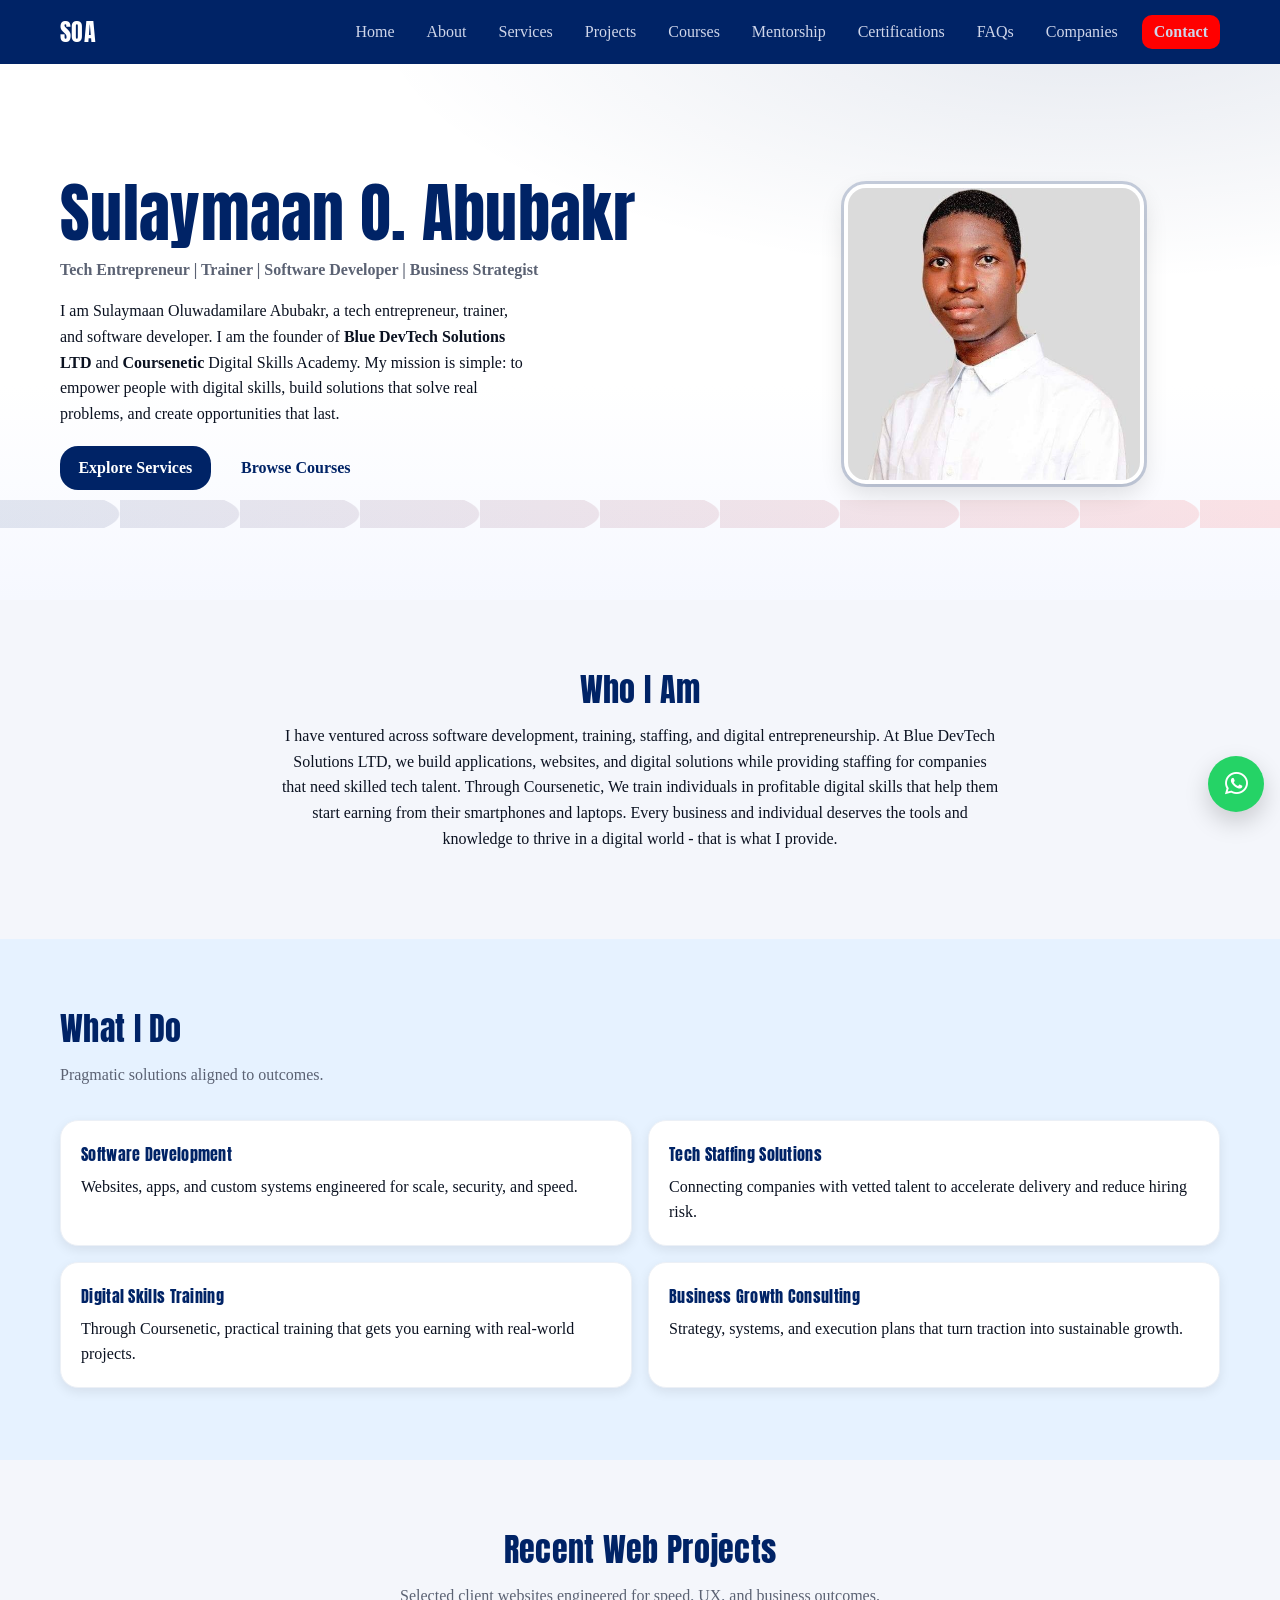
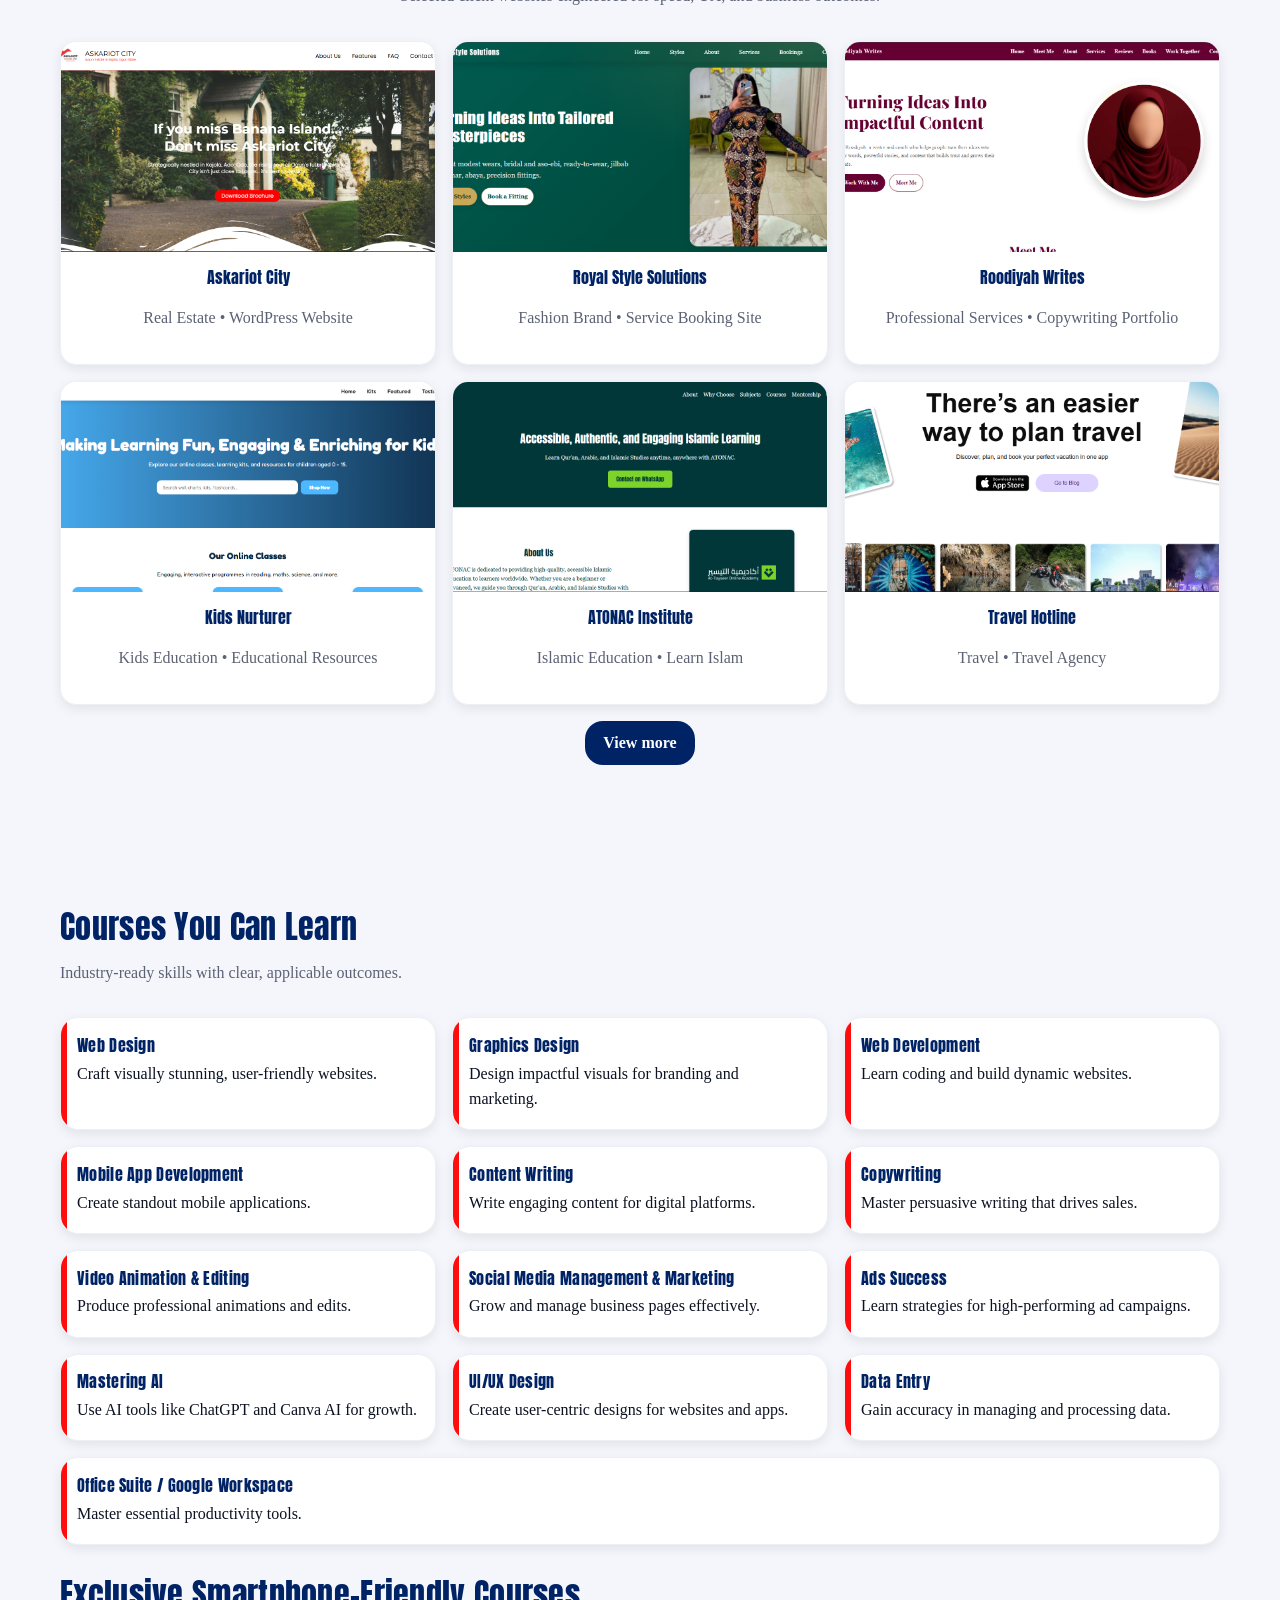
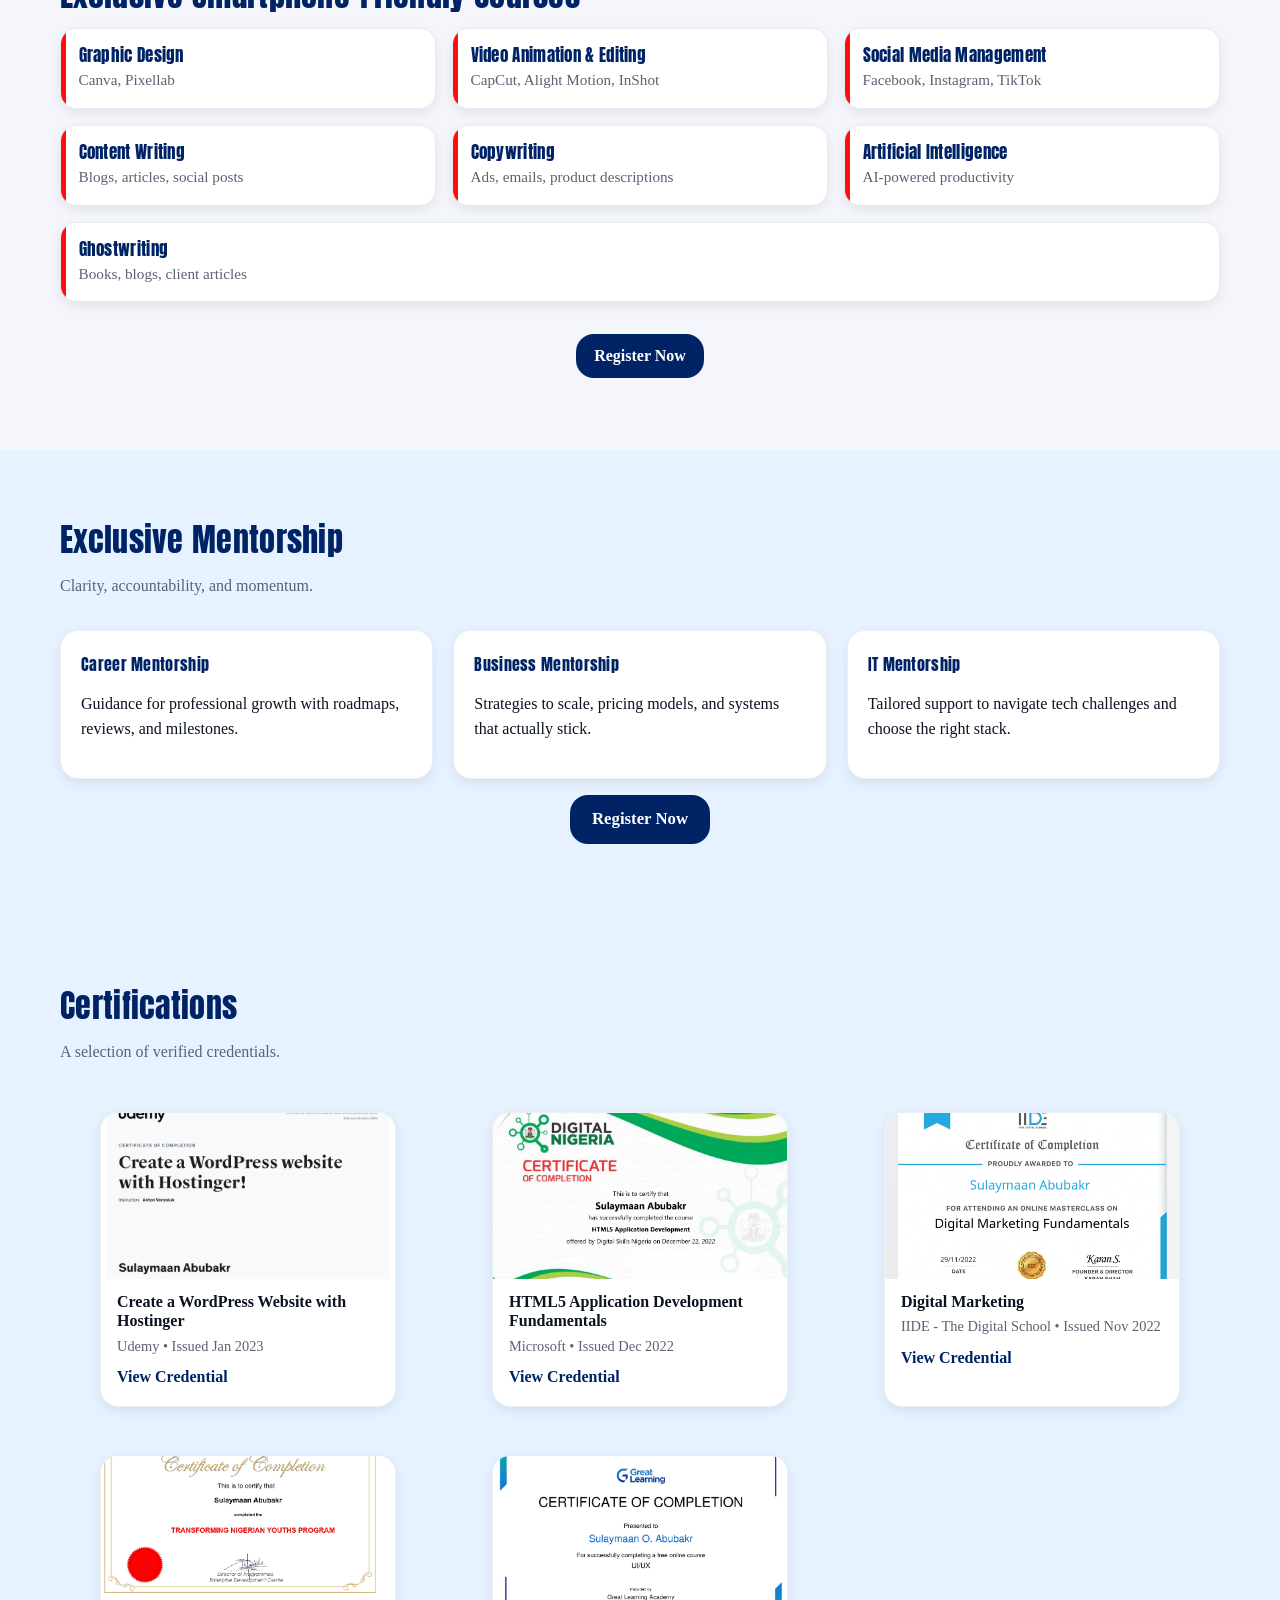
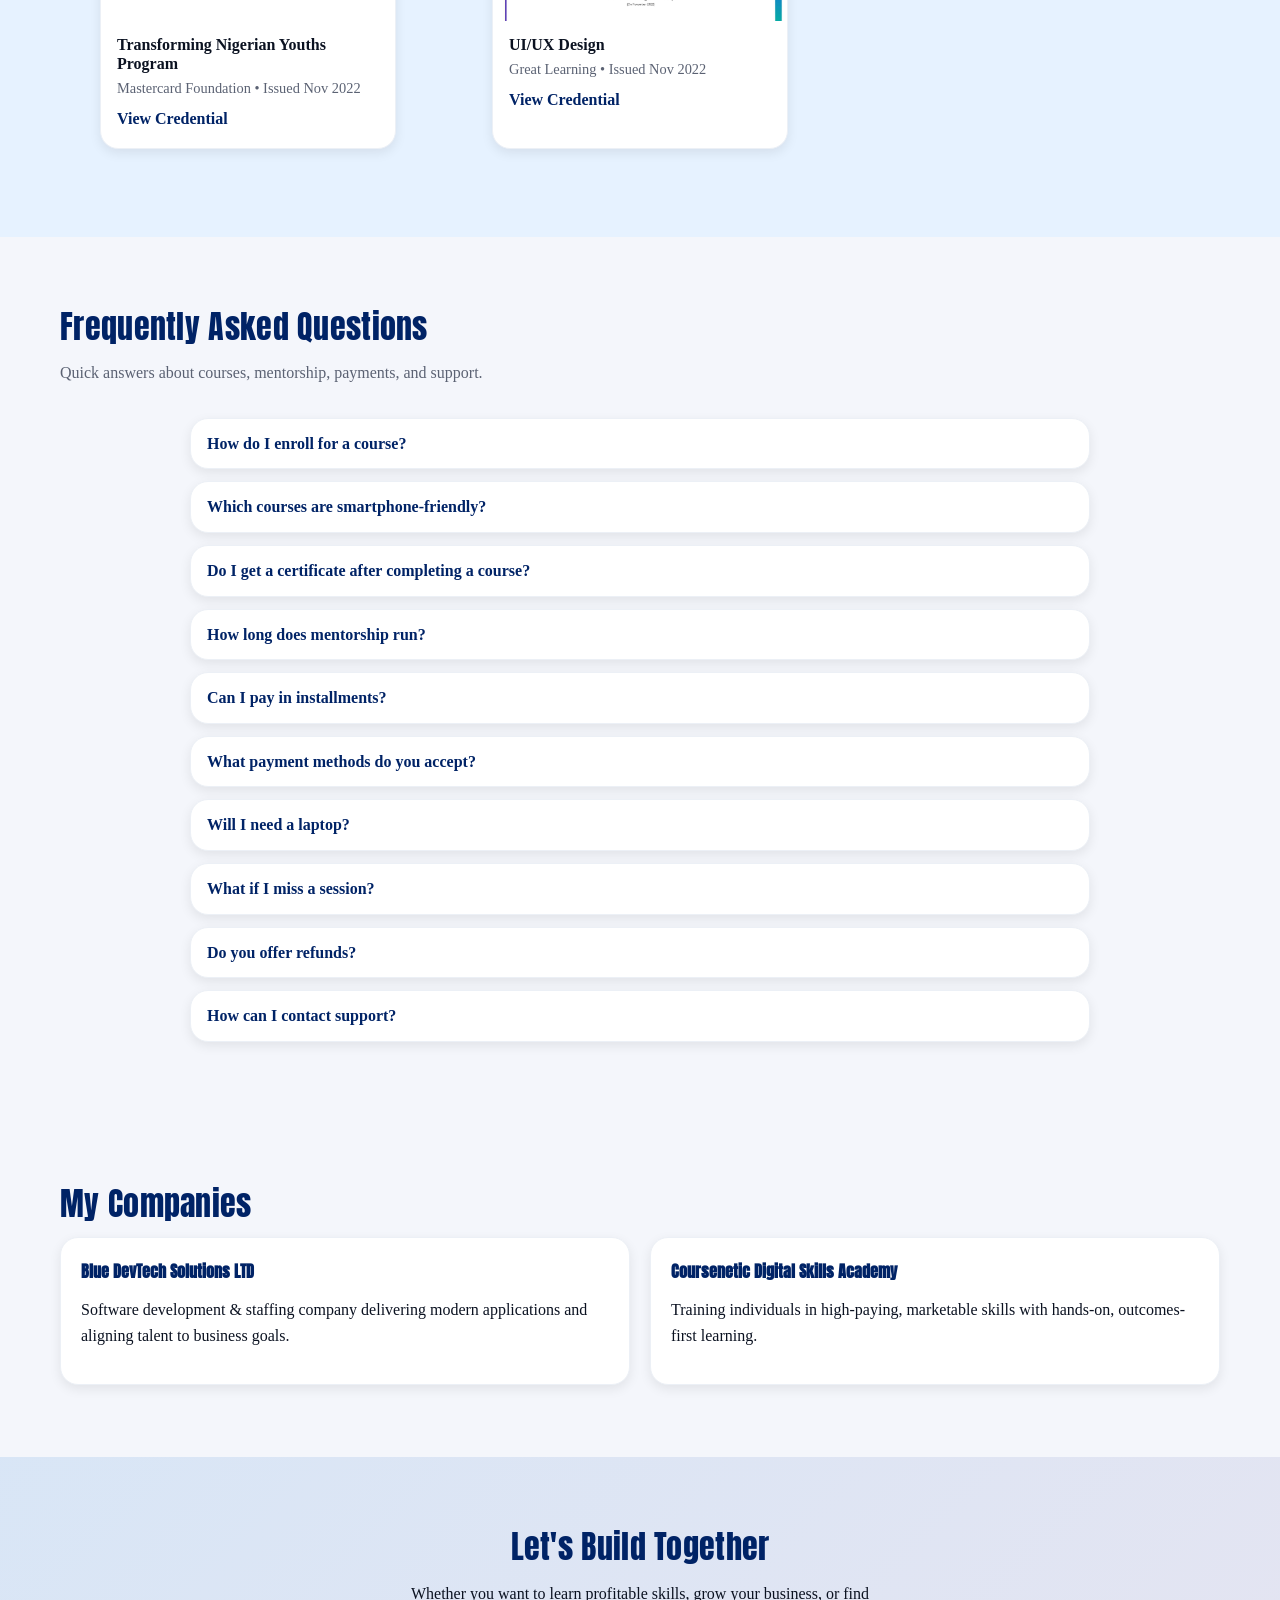
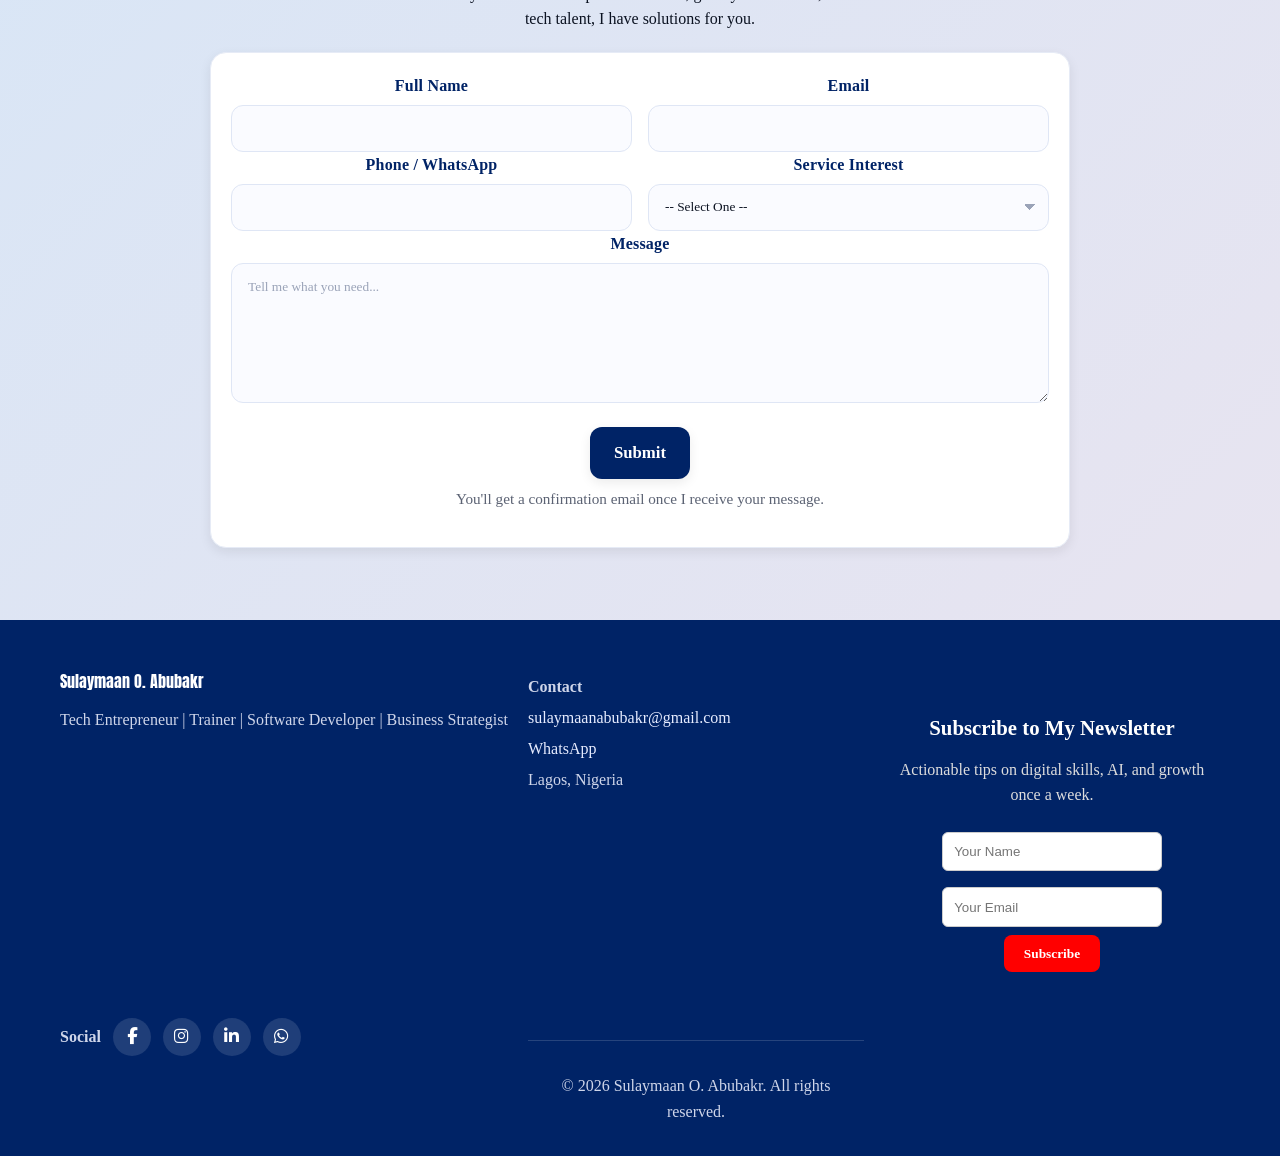
==== index.html @ 3915f2a2 "initial commit" ====
﻿<!DOCTYPE html>
<html lang="en">
<head>
  <meta charset="utf-8" />
  <meta name="viewport" content="width=device-width, initial-scale=1" />

  <!-- Title + Description -->
  <title>Sulaymaan O. Abubakr | Tech Entrepreneur, Trainer & Software Developer</title>
  <meta name="description" content="Sulaymaan O. Abubakr | Tech Entrepreneur, Trainer, and Software Developer. Founder of Blue DevTech Solutions LTD and Coursenetic Digital Skills Academy. Empowering people with digital skills and building solutions that solve real problems.">

  <!-- Icons -->
  <link rel="icon" type="image/png" sizes="32x32" href="/images/favicon-32x32.png">
  <link rel="icon" type="image/png" sizes="16x16" href="/images/favicon-16x16.png">

  <!-- Open Graph -->
  <meta property="og:type" content="website">
  <meta property="og:site_name" content="Sulaymaan O. Abubakr">
  <meta property="og:title" content="Sulaymaan O. Abubakr | Tech Entrepreneur & Trainer">
  <meta property="og:description" content="Founder of Blue DevTech & Coursenetic. Empowering people with digital skills and building solutions that solve real problems.">
  <meta property="og:url" content="https://sulaymaanabubakr.name.ng/">
  <meta property="og:image" content="https://sulaymaanabubakr.name.ng/images/og-cover-1200.jpg">
  <meta property="og:image:width" content="1200">
  <meta property="og:image:height" content="1200">
  <meta property="og:image:alt" content="Sulaymaan O. Abubakr | Tech Entrepreneur & Trainer">

  <!-- Twitter Card -->
  <meta name="twitter:card" content="summary_large_image">
  <meta name="twitter:title" content="Sulaymaan O. Abubakr | Tech Entrepreneur & Trainer">
  <meta name="twitter:description" content="Founder of Blue DevTech & Coursenetic. Empowering people with digital skills and building solutions that solve real problems.">
  <meta name="twitter:image" content="https://sulaymaanabubakr.name.ng/images/og-cover-1200.jpg">

  <!-- Fonts, Icons, CSS -->
  <link rel="preconnect" href="https://fonts.gstatic.com" crossorigin>
  <link href="https://fonts.googleapis.com/css2?family=Anton&display=swap" rel="stylesheet">
  <link rel="stylesheet"
      href="https://cdn.jsdelivr.net/npm/@fortawesome/fontawesome-free@6.5.2/css/all.min.css"
      crossorigin="anonymous" referrerpolicy="no-referrer">
  <link rel="stylesheet" href="style.css">

  <script type="application/ld+json">
{
  "@context":"https://schema.org",
  "@type":"Person",
  "name":"Sulaymaan O. Abubakr",
  "jobTitle":"Tech Entrepreneur, Trainer, Software Developer",
  "url":"https://sulaymaanabubakr.name.ng/",
  "image":"https://sulaymaanabubakr.name.ng/images/og-cover-1200.jpg",
  "sameAs":[
    "https://facebook.com/yourprofile",
    "https://instagram.com/yourprofile",
    "https://linkedin.com/in/yourprofile",
    "https://twitter.com/yourprofile"
  ],
  "worksFor":{
    "@type":"Organization",
    "name":"Blue DevTech Solutions LTD"
  },
  "brand":{
    "@type":"Brand",
    "name":"Coursenetic Digital Skills Academy"
  }
}
</script>
</head>
<body>
  <!-- Header / Navigation -->
  <header class="site-header">
    <div class="container nav-bar">
      <a href="#home" class="brand" aria-label="Sulaymaan O. Abubakr">SOA</a>

      <button class="nav-toggle" aria-label="Toggle navigation" aria-expanded="false">
        <span class="bar"></span><span class="bar"></span><span class="bar"></span>
      </button>

      <nav class="site-nav" role="navigation" aria-label="Primary">
        <ul>
          <li><a href="#home" class="nav-link">Home</a></li>
          <li><a href="#about" class="nav-link">About</a></li>
          <li><a href="#services" class="nav-link">Services</a></li>
          <li><a href="#projects" class="nav-link">Projects</a></li>
          <li><a href="#courses" class="nav-link">Courses</a></li>
          <li><a href="#mentorship" class="nav-link">Mentorship</a></li>
          <li><a href="#certifications" class="nav-link">Certifications</a></li>
          <li><a href="#faqs" class="nav-link">FAQs</a></li>
          <li><a href="#companies" class="nav-link">Companies</a></li>
          <li><a href="#contact" class="btn btn-secondary nav-cta">Contact</a></li>
        </ul>
      </nav>
    </div>
  </header>

  <div class="nav-overlay"></div>

  <!-- Hero -->
  <section id="home" class="section-hero">
    <div class="container hero-grid">
      <!-- Left: copy -->
      <div class="hero-copy reveal">
        <h1 class="display">Sulaymaan O. Abubakr</h1>
        <p class="subtitle">Tech Entrepreneur | Trainer | Software Developer | Business Strategist</p>
        <p class="bio">
          I am Sulaymaan Oluwadamilare Abubakr, a tech entrepreneur, trainer, and software developer. I am the founder of <strong>Blue DevTech Solutions LTD</strong> and <strong>Coursenetic</strong> Digital Skills Academy. My mission is simple: to empower people with digital skills, build solutions that solve real problems, and create opportunities that last.
        <div class="hero-actions">
          <a href="#services" class="btn btn-primary">Explore Services</a>
          <a href="#courses" class="btn btn-outline">Browse Courses</a>
        </div>
      </div>

      <!-- Right: image card -->
      <figure class="hero-photo reveal">
        <!-- Replace src with your actual image path -->
        <img
          src="images/myphoto.jpg.jpg"
          alt="Portrait of Sulaymaan O. Abubakr"
          width="300"
          height="300"
          loading="eager"
          decoding="async"
        />
        <figcaption class="visually-hidden">Sulaymaan O. Abubakr</figcaption>
      </figure>
    </div>

    <div class="hero-wave" aria-hidden="true"></div>
  </section>

  <!-- About -->
  <section id="about" class="section section-alt">
    <div class="container narrow reveal">
      <h2 class="section-title">Who I Am</h2>
      <p>
        I have ventured across software development, training, staffing, and digital entrepreneurship. At Blue DevTech Solutions LTD, we build applications, websites, and digital solutions while providing staffing for companies that need skilled tech talent.
        Through Coursenetic, We train individuals in profitable digital skills that help them start earning from their smartphones and laptops. Every business and individual deserves the tools and knowledge to thrive in a digital world - that is what I provide.
    </div>
  </section>

  <!-- Services -->
  <section id="services" class="section">
    <div class="container reveal">
      <div class="section-head">
        <h2 class="section-title">What I Do</h2>
        <p class="section-sub">Pragmatic solutions aligned to outcomes.</p>
      </div>

      <div class="grid cards-3">
        <article class="card service">
          <h3>Software Development</h3>
          <p>Websites, apps, and custom systems engineered for scale, security, and speed.</p>
        </article>

        <article class="card service">
          <h3>Tech Staffing Solutions</h3>
          <p>Connecting companies with vetted talent to accelerate delivery and reduce hiring risk.</p>
        </article>

        <article class="card service">
          <h3>Digital Skills Training</h3>
          <p>Through Coursenetic, practical training that gets you earning with real-world projects.</p>
        </article>

        <article class="card service">
          <h3>Business Growth Consulting</h3>
          <p>Strategy, systems, and execution plans that turn traction into sustainable growth.</p>
        </article>
      </div>
    </div>
  </section>

  <!-- =========================
     Projects (preview on home)
     ========================= -->
<section id="projects" class="section section-alt">
  <div class="container reveal">
    <div class="section-head">
      <h2 class="section-title">Recent Web Projects</h2>
      <p class="section-sub">Selected client websites engineered for speed, UX, and business outcomes.</p>
    </div>

    <div class="project-grid">
      <!-- Card 1 -->
      <article class="project-card" data-category="Real Estate">
        <a class="project-link" href="https://askariotcity.com/" target="_blank" rel="noopener">
          <div class="project-thumb">
            <img src="images/projects/askariot.png" alt="Real Estate Company" loading="lazy">
          </div>
          <div class="project-body">
            <h3 class="project-title">Askariot City</h3>
            <p class="project-meta">Real Estate &bull; WordPress Website</p>
          </div>
        </a>
      </article>

      <!-- Card 2 -->
      <article class="project-card" data-category="Fashion Brand">
        <a class="project-link" href="https://royalstylesolutions.netlify.app/" target="_blank" rel="noopener">
          <div class="project-thumb">
            <img src="images/projects/royalstyle.png" alt="Fashion Brand" loading="lazy">
          </div>
          <div class="project-body">
            <h3 class="project-title">Royal Style Solutions</h3>
            <p class="project-meta">Fashion Brand &bull; Service Booking Site</p>
          </div>
        </a>
      </article>

      <!-- Card 3 -->
      <article class="project-card" data-category="Professional Services">
        <a class="project-link" href="https://roodiyahwrites.netlify.app/" target="_blank" rel="noopener">
          <div class="project-thumb">
            <img src="images/projects/roodiyah.png" alt="Ghostwriting" loading="lazy">
          </div>
          <div class="project-body">
            <h3 class="project-title">Roodiyah Writes</h3>
            <p class="project-meta">Professional Services &bull; Copywriting Portfolio</p>
          </div>
        </a>
      </article>

      <!-- Card 4 -->
      <article class="project-card" data-category="Kids Education">
        <a class="project-link" href="https://kidsnurturer.netlify.app/" target="_blank" rel="noopener">
          <div class="project-thumb">
            <img src="images/projects/kidsnurturer.png" alt="Kids Education" loading="lazy">
          </div>
          <div class="project-body">
            <h3 class="project-title">Kids Nurturer</h3>
            <p class="project-meta">Kids Education &bull; Educational Resources</p>
          </div>
        </a>
      </article>

      <!-- Card 5 -->
      <article class="project-card" data-category="Islamic Education">
        <a class="project-link" href="https://atonac.netlify.app/" target="_blank" rel="noopener">
          <div class="project-thumb">
            <img src="images/projects/atonac.png" alt="Islamic Education" loading="lazy">
          </div>
          <div class="project-body">
            <h3 class="project-title">ATONAC Institute</h3>
            <p class="project-meta">Islamic Education &bull; Learn Islam</p>
          </div>
        </a>
      </article>

      <!-- Card 6 -->
      <article class="project-card" data-category="Travel">
        <a class="project-link" href="https://travel-hotline.com/" target="_blank" rel="noopener">
          <div class="project-thumb">
            <img src="images/projects/travel.png" alt="Travel Agency" loading="lazy">
          </div>
          <div class="project-body">
            <h3 class="project-title">Travel Hotline</h3>
            <p class="project-meta">Travel &bull; Travel Agency</p>
          </div>
        </a>
      </article>
    </div>

    <div class="cta-inline">
      <a href="projects.html" class="btn btn-primary">View more</a>
    </div>
  </div>
</section>


  <!-- Courses -->
  <section id="courses" class="section section-alt">
  <div class="container reveal">
    <div class="section-head">
      <h2 class="section-title">Courses You Can Learn</h2>
      <p class="section-sub">Industry-ready skills with clear, applicable outcomes.</p>
    </div>

    <!-- Main courses -->
    <div class="course-grid">
      <article class="course-card">
        <h3>Web Design</h3>
        <p>Craft visually stunning, user-friendly websites.</p>
      </article>
      <article class="course-card">
        <h3>Graphics Design</h3>
        <p>Design impactful visuals for branding and marketing.</p>
      </article>
      <article class="course-card">
        <h3>Web Development</h3>
        <p>Learn coding and build dynamic websites.</p>
      </article>
      <article class="course-card">
        <h3>Mobile App Development</h3>
        <p>Create standout mobile applications.</p>
      </article>
      <article class="course-card">
        <h3>Content Writing</h3>
        <p>Write engaging content for digital platforms.</p>
      </article>
      <article class="course-card">
        <h3>Copywriting</h3>
        <p>Master persuasive writing that drives sales.</p>
      </article>
      <article class="course-card">
        <h3>Video Animation & Editing</h3>
        <p>Produce professional animations and edits.</p>
      </article>
      <article class="course-card">
        <h3>Social Media Management & Marketing</h3>
        <p>Grow and manage business pages effectively.</p>
      </article>
      <article class="course-card">
        <h3>Ads Success</h3>
        <p>Learn strategies for high-performing ad campaigns.</p>
      </article>
      <article class="course-card">
        <h3>Mastering AI</h3>
        <p>Use AI tools like ChatGPT and Canva AI for growth.</p>
      </article>
      <article class="course-card">
        <h3>UI/UX Design</h3>
        <p>Create user-centric designs for websites and apps.</p>
      </article>
      <article class="course-card">
        <h3>Data Entry</h3>
        <p>Gain accuracy in managing and processing data.</p>
      </article>
      <article class="course-card">
        <h3>Office Suite / Google Workspace</h3>
        <p>Master essential productivity tools.</p>
      </article>
    </div>

    <h2 class="section-title smartphone-title">Exclusive Smartphone-Friendly Courses</h2>

<div class="mini-course-grid">
  <article class="mini-card">
    <h4>Graphic Design</h4>
    <p>Canva, Pixellab</p>
  </article>

  <article class="mini-card">
    <h4>Video Animation & Editing</h4>
    <p>CapCut, Alight Motion, InShot</p>
  </article>

  <article class="mini-card">
    <h4>Social Media Management</h4>
    <p>Facebook, Instagram, TikTok</p>
  </article>

  <article class="mini-card">
    <h4>Content Writing</h4>
    <p>Blogs, articles, social posts</p>
  </article>

  <article class="mini-card">
    <h4>Copywriting</h4>
    <p>Ads, emails, product descriptions</p>
  </article>

  <article class="mini-card">
    <h4>Artificial Intelligence</h4>
    <p>AI-powered productivity</p>
  </article>

  <article class="mini-card">
    <h4>Ghostwriting</h4>
    <p>Books, blogs, client articles</p>
  </article>
</div>

    <div class="cta-inline">
      <a class="btn btn-primary buy-btn" href="register-course.html">
  Register Now
</a>
    </div>
  </div>
</section>


  <!-- Mentorship -->
  <section id="mentorship" class="section">
    <div class="container reveal">
      <div class="section-head">
        <h2 class="section-title">Exclusive Mentorship</h2>
        <p class="section-sub">Clarity, accountability, and momentum.</p>
      </div>

      <div class="grid cards-3">
        <article class="card">
          <h3>Career Mentorship</h3>
          <p>Guidance for professional growth with roadmaps, reviews, and milestones.</p>
        </article>

        <article class="card">
          <h3>Business Mentorship</h3>
          <p>Strategies to scale, pricing models, and systems that actually stick.</p>
        </article>

        <article class="card">
          <h3>IT Mentorship</h3>
          <p>Tailored support to navigate tech challenges and choose the right stack.</p>
        </article>
      </div>

      <div class="cta-inline" style="margin-top:1rem;">
  <a class="btn btn-primary btn-lg" href="register-mentorship.html">
    Register Now
  </a>
</div>
    </div>
  </section>

  <section id="certifications" class="section">
  <div class="container reveal">
    <div class="section-head">
      <h2 class="section-title">Certifications</h2>
      <p class="section-sub">A selection of verified credentials.</p>
    </div>

    <div class="cert-gallery">
      <!-- 1 -->
      <figure class="cert-item">
        <a href="images/certs/udemy.jpg" target="_blank" rel="noopener">
          <img src="images/certs/udemy.jpg" alt="Udemy: Create a WordPress website with Hostinger certificate">
        </a>
        <figcaption>
          <h3>Create a WordPress Website with Hostinger</h3>
          <p class="meta">Udemy &bull; Issued Jan 2023</p>
          <a class="btn-link" target="_blank" rel="noopener"
             href="https://www.udemy.com/certificate/UC-e9affd81-2a59-4338-84db-ed38a27e25f2/?utm_source=sendgrid.com&utm_medium=email&utm_campaign=email">View Credential</a>
        </figcaption>
      </figure>

      <!-- 2 -->
      <figure class="cert-item">
        <a href="images/certs/html5.jpg" target="_blank" rel="noopener">
          <img src="images/certs/html5.jpg" alt="Microsoft: HTML5 Application Development Fundamentals certificate">
        </a>
        <figcaption>
          <h3>HTML5 Application Development Fundamentals</h3>
          <p class="meta">Microsoft &bull; Issued Dec 2022</p>
          <a class="btn-link" target="_blank" rel="noopener" href="https://drive.google.com/file/d/14PwkNVSyoRvHSWTcdwV-hAOi0_7tMLbF/view?usp=drivesdk">View Credential</a>
        </figcaption>
      </figure>

      <!-- 3 -->
      <figure class="cert-item">
        <a href="images/certs/digital.jpg" target="_blank" rel="noopener">
          <img src="images/certs/digital.jpg" alt="IIDE: Digital Marketing certificate">
        </a>
        <figcaption>
          <h3>Digital Marketing</h3>
          <p class="meta">IIDE - The Digital School &bull; Issued Nov 2022</p>
          <a class="btn-link" target="_blank" rel="noopener" href="https://drive.google.com/file/d/1jI8Nn17YB9ogymteuoWrITyHw0BDye1P/view?usp=drivesdk">View Credential</a>
        </figcaption>
      </figure>

      <!-- 4 -->
      <figure class="cert-item">
        <a href="images/certs/transforming.jpg" target="_blank" rel="noopener">
          <img src="images/certs/transforming.jpg" alt="Mastercard Foundation: Transforming Nigerian Youths Program certificate">
        </a>
        <figcaption>
          <h3>Transforming Nigerian Youths Program</h3>
          <p class="meta">Mastercard Foundation &bull; Issued Nov 2022</p>
          <a class="btn-link" target="_blank" rel="noopener" href="https://drive.google.com/file/d/1WATrAhCPmc2t2hyTQJBC0X1EOGWCUeFv/view?usp=drivesdk">View Credential</a>
        </figcaption>
      </figure>

      <!-- 5 -->
      <figure class="cert-item">
        <a href="images/certs/uiux.jpg" target="_blank" rel="noopener">
          <img src="images/certs/uiux.jpg" alt="Great Learning: UI/UX Design certificate">
        </a>
        <figcaption>
          <h3>UI/UX Design</h3>
          <p class="meta">Great Learning &bull; Issued Nov 2022</p>
          <a class="btn-link" target="_blank" rel="noopener" href="https://olympus.mygreatlearning.com/courses/55928/certificate">View Credential</a>
        </figcaption>
      </figure>
    </div>
  </div>
</section>

<section id="faqs" class="section section-alt">
  <div class="container reveal">
    <div class="section-head">
      <h2 class="section-title">Frequently Asked Questions</h2>
      <p class="section-sub">Quick answers about courses, mentorship, payments, and support.</p>
    </div>

    <div class="faq-list">
      <details>
        <summary>How do I enroll for a course?</summary>
        <p>Go to <strong>Courses</strong>, <strong>Register Now</strong>, pick your device type, select a course, and pay securely via Paystack. You'll get a confirmation and a WhatsApp handoff.</p>
      </details>

      <details>
        <summary>Which courses are smartphone-friendly?</summary>
        <p>Graphic Design (Canva, Pixellab), Video Editing (CapCut, Alight Motion, InShot), Social Media Management, Content Writing, Copywriting, AI Productivity, and Ghostwriting.</p>
      </details>

      <details>
        <summary>Do I get a certificate after completing a course?</summary>
        <p>Yes, students receive a digital certificate and practical project evaluation.</p>
      </details>

      <details>
        <summary>How long does mentorship run?</summary>
        <p>Mentorship is flexible (e.g., 4-12 weeks). Pick a duration on the registration page and we'll tailor it to your goals.</p>
      </details>

      <details>
        <summary>Can I pay in installments?</summary>
        <p>Installments is available for select programs such as web development, app development and UI/UX design. You can choose the option when registering.</p>
      </details>

      <details>
        <summary>What payment methods do you accept?</summary>
        <p>Paystack supports Cards, Bank Transfer, USSD, and more (based on availability).</p>
      </details>

      <details>
        <summary>Will I need a laptop?</summary>
        <p>Many courses are smartphone-friendly. Advanced development and design courses are best on a laptop.</p>
      </details>

      <details>
        <summary>What if I miss a session?</summary>
        <p>We will reschedule where possible. You'll also get guidance and materials to catch up.</p>
      </details>

      <details>
        <summary>Do you offer refunds?</summary>
        <p>Refunds are considered on a case-by-case basis before a program starts. After access is granted, refunds generally aren't available.</p>
      </details>

      <details>
        <summary>How can I contact support?</summary>
        <p>Use the <strong>Let's Build Together</strong> form or message me on <a href="https://wa.me/2349161315810" target="_blank" rel="noopener">WhatsApp</a>.</p>
      </details>
    </div>
  </div>
</section>

  <!-- Companies -->
  <section id="companies" class="section section-alt">
    <div class="container reveal">
      <div class="section-head">
        <h2 class="section-title">My Companies</h2>
      </div>

      <div class="grid two-col">
        <article class="company">
          <h3>Blue DevTech Solutions LTD</h3>
          <p>Software development & staffing company delivering modern applications and aligning talent to business goals.</p>
        </article>

        <article class="company">
          <h3>Coursenetic Digital Skills Academy</h3>
          <p>Training individuals in high-paying, marketable skills with hands-on, outcomes-first learning.</p>
        </article>
      </div>
    </div>
  </section>

  <!-- Call to Action -->
<section id="cta" class="section-cta">
  <div class="container reveal">
    <h2 class="section-title">Let's Build Together</h2>
    <p class="cta-copy">
      Whether you want to learn profitable skills, grow your business, or find tech talent, I have solutions for you.

    <!-- Contact / Build Form -->
    <form name="build-together"
      method="POST"
      data-netlify="true"
      netlify-honeypot="bot-field"
      action="/thanks.html"
      class="enroll-form">

  <!-- Netlify needs these -->
  <input type="hidden" name="form-name" value="build-together">
  <p class="visually-hidden">
    <label>Don't fill this out: <input name="bot-field"></label>

  <!-- your fields stay the same -->
  <div class="grid two-col">
    <div>
      <label class="form-label">Full Name</label>
      <input class="form-input" type="text" name="name" required>
    </div>
    <div>
      <label class="form-label">Email</label>
      <input class="form-input" type="email" name="email" required>
    </div>
  </div>

  <div class="grid two-col">
    <div>
      <label class="form-label">Phone / WhatsApp</label>
      <input class="form-input" type="text" name="phone">
    </div>
    <div>
      <label class="form-label">Service Interest</label>
      <select class="form-input" name="service" required>
        <option value="">-- Select One --</option>
        <option>Courses</option>
        <option>Mentorship</option>
        <option>Software Development</option>
        <option>Staffing Solutions</option>
        <option>Business Consulting</option>
        <option>Other</option>
      </select>
    </div>
  </div>

  <label class="form-label">Message</label>
  <textarea class="form-input" name="message" rows="5" placeholder="Tell me what you need..."></textarea>

  <div class="cta-inline" style="margin-top:1rem;">
    <button type="submit" class="btn btn-lg">Submit</button>
  </div>

  <p class="fine-print">You'll get a confirmation email once I receive your message.</p>
</form>
  </div>
</section>

  <!-- Footer / Contact -->
  <footer id="contact" class="site-footer">
    <div class="container footer-grid">
      <div class="footer-brand">
        <h3 class="footer-title">Sulaymaan O. Abubakr</h3>
        <p>Tech Entrepreneur | Trainer | Software Developer | Business Strategist</p>
      </div>
    
      <ul class="footer-list">
        <li><strong>Contact</strong></li>
        <li><a href="mailto:sulaymaanabubakr@gmail.com">sulaymaanabubakr@gmail.com</a></li>
        <li><a href="https://wa.me/2349161315810" target="_blank" rel="noopener">WhatsApp</a></li>
        <li>Lagos, Nigeria</li>
      </ul>

    <div class="newsletter">
  <h4 class="newsletter-title">Subscribe to My Newsletter</h4>
  <p class="newsletter-sub">Actionable tips on digital skills, AI, and growth once a week.</p>
  
  <form id="newsletterForm" method="POST"
      data-endpoint="https://formspree.io/f/xjkednpq">
  <input type="text"  name="name"  placeholder="Your Name" required>
  <input type="email" name="email" placeholder="Your Email" required>
  <button type="submit" class="btn">Subscribe</button>
</form>
<p id="newsletterMessage" style="display:none; color:limegreen; margin-top:10px;" aria-live="polite">
  Success! Thank you for subscribing! Redirecting...
  </p>
</div>

      <ul class="footer-list social-icons">
  <li><strong>Social</strong></li>
  <li><a href="https://www.facebook.com/SulaymaanOluwadamilareAbubakr/" target="_blank" aria-label="Facebook">
    <i class="fa-brands fa-facebook-f" aria-hidden="true"></i>
  </a></li>
  <li><a href="https://www.instagram.com/sulaymaanoabubakr/" target="_blank" aria-label="Instagram">
    <i class="fa-brands fa-instagram" aria-hidden="true"></i>
  </a></li>
  <li><a href="https://ng.linkedin.com/in/sulaymaanabubakr" target="_blank" aria-label="LinkedIn">
    <i class="fa-brands fa-linkedin-in" aria-hidden="true"></i>
  </a></li>
  <li><a href="https://wa.me/2349161315810" target="_blank" aria-label="WhatsApp">
    <i class="fa-brands fa-whatsapp" aria-hidden="true"></i>
  </a></li>
</ul>


    <div class="footer-bottom">
      <div class="container">
        <p>&copy; <span id="year"></span> Sulaymaan O. Abubakr. All rights reserved.</p>
      </div>
    </div>
  </footer>

  <script src="script.js" defer></script>
  <!-- Floating Actions -->
<a class="fab fab-whatsapp" href="https://wa.me/2349161315810" target="_blank" rel="noopener" aria-label="Chat on WhatsApp">
  <i class="fa-brands fa-whatsapp"></i>
</a>

<button class="fab fab-top" id="backToTop" aria-label="Back to top">
  <i class="fa-solid fa-arrow-up"></i>
</button>
</body>
</html>
---- style.css ----
/* =========================
   Core Tokens
   ========================= */
:root{
  --clr-primary:#002366;   /* Navy */
  --clr-secondary:#ff0000; /* Red */
  --clr-ink:#0b1221;
  --clr-muted:#5b6273;
  --clr-bg:#e6f2ff;
  --clr-alt:#f4f6fb;

  --radius:18px;
  --shadow-sm:0 4px 12px rgba(0,0,0,.08);
  --shadow-md:0 10px 24px rgba(0,0,0,.12);
  --maxw:1200px;

  --heading-font: 'Anton', Impact, 'Arial Black', sans-serif;
  --body-font: 'Georgia Pro', Georgia, serif;
}

/* Reset all heading defaults */
h1, h2, h3, h4, h5, h6 {
  margin: 0;
  font-size: inherit;
  font-weight: inherit;
  line-height: inherit;
}

/* Unified style for all section titles */
.section-title,
.smartphone-title {
  font-family: var(--heading-font);
  font-size: 2rem;      
  font-weight: 500;     
  line-height: 1.1;     
  letter-spacing: 0.3px;
  color: var(--clr-primary); /* brand blue */
  margin-bottom: 1rem;
}

/* Neutralise any leftover .h4 utility */
.h4 { 
  font-size: inherit; 
  font-weight: inherit; 
}



*{box-sizing:border-box}
html,body{height:100%}
body{
  margin:0;
  color:var(--clr-ink);
  background:var(--clr-bg);
  font-family:var(--body-font);
  line-height:1.6;
  -webkit-font-smoothing:antialiased;
  text-rendering:optimizeLegibility;
}

/* A11y helper for non-visual captions */
.visually-hidden{
  position:absolute!important;width:1px;height:1px;padding:0;margin:-1px;overflow:hidden;clip:rect(0 0 0 0);white-space:nowrap;border:0;
}

/* Utilities */
.container{width:100%;max-width:var(--maxw);margin-inline:auto;padding:0 1.25rem}
.narrow{max-width:850px;margin-inline:auto}
.grid{display:grid;gap:1.25rem}
.two-col{grid-template-columns:1fr; }
.cards-3{grid-template-columns:1fr}
@media (min-width:720px){
  .two-col{grid-template-columns:1fr 1fr}
  .cards-3{grid-template-columns:repeat(3,1fr)}
}
.display{
  font-family:var(--heading-font);
  font-weight: 500;
  letter-spacing:.3px;
  font-size:clamp(2.2rem, 5vw, 4rem);
  line-height:1.05;
  margin:0 0 .5rem 0;
  color:var(--clr-primary);
}
.h4{font-size:1.15rem;margin:0 0 .5rem 0;color:var(--clr-primary);font-family:var(--heading-font)}
.section{padding:4.5rem 0}
.section-alt{background:var(--clr-alt)}
.section-title,
.smartphone-title {
  font-family: var(--heading-font);
  font-size: 2rem;
  font-weight: 500;
  margin-bottom: 1rem;
  color: var(--clr-primary); /* this is your brand blue */
}
.section-sub{color:var(--clr-muted);margin:0 0 2rem 0}

/* Header */
.site-header {
  position: sticky;
  top: 0;
  z-index: 50;
  background: #002366;   /* brand blue */
  color: #fff;           /* white text */
  transition: box-shadow .25s ease, transform .25s ease;
}

.site-header.scrolled{ box-shadow:0 6px 20px rgba(0,0,0,.08) }

.nav-bar{
  display:flex; align-items:center; justify-content:space-between;
  height:64px;
}
.brand {
  font-family: var(--heading-font);
  font-size: 1.5rem;
  color: #fff;   /* brand/logo text white */
  text-decoration: none;
  letter-spacing: .5px;
}
.site-nav ul{
  display:flex; gap:.5rem; align-items:center;
  list-style:none; margin:0; padding:0;
}
.site-nav a {
  text-decoration: none;
  color: #cfd6ea;     /* light grey text */
  padding: .55rem .75rem;
  border-radius: 10px;
  transition: background .2s ease, color .2s ease;
}
.site-nav a:hover {
  background: rgba(255,0,0,.2);  /* subtle red hover */
  color: #fff;                   /* white text on hover */
}
.nav-cta{margin-left:.25rem}

.nav-toggle{
  display:inline-flex; flex-direction:column; gap:4px;
  background:transparent; border:0; padding:.5rem; cursor:pointer;
}
.nav-toggle .bar{width:22px;height:2px;background:var(--clr-ink);display:block;border-radius:2px}
@media (min-width:980px){
  .nav-toggle{display:none}
}
/* Mobile menu icon (3 bars) — force white on the dark header */
.nav-toggle .bar{ background:#fff !important; }

/* Buttons */
.btn{
  display:inline-block;
  border-radius:12px;
  padding:.85rem 1.15rem;
  text-decoration:none;
  font-weight:700;
  line-height:1;

  /* animate all the things that change on hover */
  transition:
    background .3s ease,
    color .3s ease,
    border-color .3s ease,
    transform .3s ease,
    box-shadow .3s ease;
}
.btn:hover{
  background: var(--clr-secondary);   /* red */
  color:#fff;
  border-color: var(--clr-secondary);
  transform: translateY(-3px);        /* lift */
  box-shadow: 0 10px 24px rgba(0,0,0,.18);
}

.btn:active{ transform:translateY(1px) }
.btn-primary{ background:var(--clr-primary); color:#fff; box-shadow:var(--shadow-sm) }
.btn-primary:hover{ filter:brightness(1.07) }
.btn-secondary{ background:var(--clr-secondary); color:#fff; box-shadow:var(--shadow-sm) }
.btn-secondary:hover{ filter:brightness(1.07) }
.btn-outline{ border:2px solid var(--clr-primary); color:var(--clr-primary); background:transparent }
.btn-outline:hover{ background:var(--clr-primary); color:#fff }
.btn-lg{ padding:1rem 1.35rem; font-size:1.05rem }

/* Hero */
.section-hero{
  position:relative;
  padding:6.5rem 0 4.5rem;
  background:
    radial-gradient(1200px 450px at 85% -10%, rgba(0,35,102,.10), transparent 60%),
    linear-gradient(180deg, #fff 0%, #fff 60%, #f6f8ff 100%);
}
.hero-grid{ display:grid; gap:2rem; align-items:center; grid-template-columns:1fr }
@media (min-width:980px){
  .hero-grid{ grid-template-columns:1.2fr .8fr }
}
.subtitle{ margin:.25rem 0 1rem; color:var(--clr-muted); font-weight:600 }
.bio{ max-width:58ch; margin:0 0 1.25rem 0 }
.hero-actions{ display:flex; gap:.75rem; flex-wrap:wrap }

/* Hero image block */
.hero-photo{
  display:flex; align-items:center; justify-content:center;
}
.hero-photo img{
  width: clamp(220px, 30vw, 300px);
  height: clamp(220px, 30vw, 300px);
  object-fit: cover;
  border-radius: 22px;
  box-shadow: var(--shadow-md);
  border: 4px solid #fff;
  outline: 3px solid rgba(0,35,102,.2);
  background:#e9ecf6;
  transition: transform .25s ease, box-shadow .25s ease;
}
.hero-photo img:hover{
  transform: translateY(-2px);
  box-shadow: 0 16px 36px rgba(0,0,0,.18);
}
.hero-photo img {
  transition: transform 0.5s ease, box-shadow 0.5s ease;
}

.hero-photo img:hover {
  transform: scale(1.05);                       /* zoom in */
  box-shadow: 0 16px 36px rgba(0,0,0,0.18);
}


/* Decorative card (kept for optional use) */
.accent-card{
  background:#fff; border-radius:var(--radius);
  box-shadow:var(--shadow-md);
  padding:1.25rem 1.25rem;
  border:1px solid #ebeff7;
}
.accent-card .tag{
  display:inline-block; font-size:.75rem; font-weight:800;
  letter-spacing:.6px; text-transform:uppercase;
  background:rgba(255,0,0,.08); color:var(--clr-secondary);
  padding:.35rem .6rem; border-radius:999px; margin-bottom:.5rem;
}
.accent-card h3{ margin:.25rem 0 .25rem; font-family:var(--heading-font); color:var(--clr-primary) }
.hero-wave{
  height:28px; background:
  linear-gradient(90deg, rgba(0,35,102,.1) 0%, rgba(255,0,0,.1) 100%);
  mask: radial-gradient(80px 24px at 40px 14px, #000 98%, transparent 100%) repeat-x left/120px 28px;
}

/* Cards */
.card{
  background:#fff; border-radius:var(--radius);
  box-shadow:var(--shadow-sm); padding:1.25rem 1.25rem;
  border:1px solid #ecf0f6;
  transition: transform .2s ease, box-shadow .2s ease;
}
.card:hover{ transform:translateY(-2px); box-shadow:var(--shadow-md) }
.card h3{
  margin:.25rem 0 .25rem; font-family:var(--heading-font); color:var(--clr-primary)
}
.service p{ margin:0 }

/* Lists */
.checklist{ padding-left:0; list-style:none; display:grid; gap:.6rem }
.checklist li{ position:relative; padding-left:1.6rem }
.checklist li::before{
  content:""; position:absolute; left:0; top:.35rem;
  width:1rem; height:1rem; border-radius:4px;
  background:linear-gradient(135deg, var(--clr-primary), var(--clr-secondary));
  mask: url('data:image/svg+xml;utf8,<svg xmlns="http://www.w3.org/2000/svg" width="16" height="16" fill="white"><path d="M6.173 14.727L.6 9.155l1.697-1.697 3.876 3.876L13.704 3.8l1.697 1.697z"/></svg>') center / 12px 12px no-repeat;
}

/* Companies */
.company{
  background:#fff; padding:1.25rem 1.25rem; border-radius:var(--radius);
  border:1px solid #ecf0f6; box-shadow:var(--shadow-sm)
}
.company h3{ font-family:var(--heading-font); color:var(--clr-primary); margin:.25rem 0 }

/* CTA */
.section-cta{
  background:linear-gradient(135deg, rgba(0,35,102,.06), rgba(255,0,0,.06));
  text-align:center; padding:4.5rem 0;
}
.section-cta .cta-copy{ max-width:60ch; margin:0 auto 1.25rem; }

/* Footer */
.site-footer {
  background: #002366;   /* brand blue */
  color: #cfd6ea;        /* light text */
  padding-top: 3rem;
}
@media (min-width:720px){
  .footer-grid{ grid-template-columns:1.2fr .8fr .8fr }
}
.footer-title{
  font-family:var(--heading-font); color:#ffffff; margin:.25rem 0 .25rem;
}
.footer-list{ list-style:none; padding:0; margin:0 }
.footer-list li{ margin:.35rem 0 }
.footer-list a{ color:#e6ecff; text-decoration:none }
.footer-list a:hover{ color:#fff; text-decoration:underline }
.footer-bottom{
  border-top:1px solid rgba(255,255,255,.1);
  margin-top:2rem; padding:1rem 0; text-align:center;
}

.social-icons {
  display: flex;
  gap: 12px;
  align-items: center;
}

.social-icons a {
  font-size: 1.2rem;
  color: #e6ecff;
  display: inline-flex;
  align-items: center;
  justify-content: center;
  width: 38px;
  height: 38px;
  border-radius: 50%;
  background: rgba(255,255,255,0.1);
  transition: background 0.2s ease, color 0.2s ease;
}

.social-icons a:hover {
  background: var(--clr-secondary); /* red hover */
  color: #fff;
}

/* Buy button spacing on narrow screens */
.buy-btn{ margin-top:1rem }

/* Reveal on scroll */
.reveal{ opacity:0; transform:translateY(16px); transition:opacity .6s ease, transform .6s ease }
.reveal.in-view{ opacity:1; transform:translateY(0) }

/* Accessibility focus */
a:focus, button:focus{ outline:3px solid rgba(255,0,0,.4); outline-offset:2px }

/* Reduce motion */
@media (prefers-reduced-motion: reduce){
  .reveal{ transition:none }
  .card:hover{ transform:none }
  .hero-photo img:hover{ transform:none }
}

.reveal {
  opacity: 0;
  transform: translateY(50px);            /* start lower */
  transition: opacity 0.8s ease, transform 0.8s ease;
}

.reveal.in-view {
  opacity: 1;
  transform: translateY(0);               /* slide up */
}

/* Courses as blocks */
.course-grid{
  display:grid;
  gap:1rem;
  grid-template-columns:1fr;
}
@media (min-width:640px){
  .course-grid{ grid-template-columns:repeat(2,1fr); }
}
@media (min-width:980px){
  .course-grid{ grid-template-columns:repeat(3,1fr); }
}

.course-card{
  background:#fff;
  border:1px solid #ecf0f6;
  border-radius:var(--radius);
  box-shadow:var(--shadow-sm);
  padding:1rem 1rem 1.1rem;
  transition:transform .25s ease, box-shadow .25s ease, border-color .25s ease;
  position:relative;
  overflow:hidden;
}

/* left accent bar in brand colours */
.course-card::before{
  content:"";
  position:absolute;
  left:0; top:0; bottom:0;
  width:6px;
  background: var(--clr-secondary);  /* solid red */
  opacity:.95;
}
.course-card h3{
  margin:.1rem 0 .35rem;
  font-family:var(--heading-font);
  color:var(--clr-primary);
  font-weight:500;             /* softer Impact */
}
.course-card p{ margin:0; color:var(--clr-ink); }

/* hover polish */
.course-card:hover{
  transform:translateY(-4px);
  box-shadow:var(--shadow-md);
  border-color:#dfe6f5;
}

/* smartphone-friendly “chips” */
.chip{
  display:inline-block;
  padding:.55rem .7rem;
  border-radius:999px;
  background:#fff;
  border:1px solid #e1e7f5;
  box-shadow:0 2px 6px rgba(0,0,0,.04);
  font-size:.95rem;
}

/* centre the Buy button under the section */
.cta-inline{ margin-top:1rem; display:flex; justify-content:center; }

/* Smartphone courses: compact mini-cards */
.mini-course-grid{
  display:grid;
  gap:1rem;
  grid-template-columns:1fr;
}
@media (min-width:640px){
  .mini-course-grid{ grid-template-columns:repeat(2,1fr); }
}
@media (min-width:980px){
  .mini-course-grid{ grid-template-columns:repeat(3,1fr); }
}

.mini-card{
  position:relative;
  background:#fff;
  border:1px solid #e6ebf6;
  border-radius:16px;
  padding:0.9rem 0.95rem 0.95rem 1.1rem;
  box-shadow:var(--shadow-sm);
  transition:transform .22s ease, box-shadow .22s ease, border-color .22s ease;
  overflow:hidden;
}

/* left accent bar – now solid red */
.mini-card::before{
  content:"";
  position:absolute; 
  inset:0 auto auto 0;
  width:5px; 
  height:100%;
  background: var(--clr-secondary); /* your red brand color */
  opacity:.95;
}

/* removed the ::after checkmark completely */

/* headings inside cards */
.mini-card h4{
  margin:.1rem 0 .2rem;
  font-family:var(--heading-font);
  font-weight:500;              /* softer Impact */
  color:var(--clr-primary);
  font-size:1.05rem;
  line-height:1.2;
}

/* text inside cards */
.mini-card p{
  margin:0; 
  color:var(--clr-muted); 
  font-size:.95rem;
}

/* hover polish */
.mini-card:hover{
  transform:translateY(-3px);
  box-shadow:var(--shadow-md);
  border-color:#d8e2f7;
}

/* spacing above the group title to balance section rhythm */
.smartphone-title{ margin-top:2rem; }

@media (max-width: 979.98px){
  .site-nav{
    position: fixed;
    top: 64px;
    right: 0;
    bottom: 0;
    width: 200px;                 /* compact sidebar */
    background: #fff;
    border-left: 1px solid #e9ecf4;
    box-shadow: -6px 0 18px rgba(0,0,0,.15);
    transform: translateX(100%);
    transition: transform .3s ease;
    z-index: 100;
    overflow-y: auto;
  }
  .site-nav.open{ transform: translateX(0); }

  .site-nav ul{
    display: flex;
    flex-direction: column;
    gap: .4rem;
    padding: 1rem;
  }

  .site-nav a{
    display: block;
    padding: .75rem 1rem;
    border-radius: 8px;
    font-size: .95rem;
    color: var(--clr-ink);
    background: transparent;
    transition: background .25s ease, color .25s ease;
  }

  /* 🔴 Red hover effect */
  .site-nav a:hover{
    background: var(--clr-secondary); /* red background */
    color: #fff;                      /* white text */
  }
}

body.menu-open{ overflow: hidden; }


body.menu-open{ overflow: hidden; }

/* 1) Reset: let our classes control size/weight */
h1, h2, h3, h4, h5, h6 {
  margin: 0;
  font-size: inherit;
  font-weight: inherit;
  line-height: inherit;
}

/* 2) Only these should use the Impact-style font */
.display,                   /* big hero name */
.section-title,             /* section headings e.g., What I Do, Courses You Can Learn */
.smartphone-title {         /* Exclusive Smartphone-Friendly Courses */
  font-family: var(--heading-font);   /* 'Anton', Impact fallback */
  font-weight: 500;                    /* softer than bold */
  line-height: 1.1;
}

/* Keep Impact/Anton headings softer (500) only where we want them */
.display,              /* Hero name */
.section-title,        /* Section titles */
.smartphone-title,     /* Exclusive Smartphone-Friendly Courses */
.card h3,              /* Service / course card titles */
.course-card h3,
.mini-card h4,
.h4 {                  
  font-family: var(--heading-font);
  font-weight: 500;      /* softer Impact */
  letter-spacing: 0.3px; /* subtle breathing room */
}

/* ===== Services: force 2-per-row grid (2×2 for your four cards) ===== */
#services .grid{
  display: grid;
  gap: 1rem;
  grid-template-columns: 1fr;          /* 1 column on mobile */
  align-items: stretch;
}
@media (min-width: 720px){
  #services .grid{
    grid-template-columns: repeat(2, 1fr);  /* 2 columns on tablet/desktop */
  }
}

/* Optional: make service cards equal height & tidy */
#services .card{
  height: 100%;
  display: flex;
  flex-direction: column;
}
#services .card p{ margin-top: .35rem; }


/* ===== Center + WIDEN the last card when the count is odd ===== */

/* Tablet (2 columns): make the lone last item span the full row */
@media (min-width: 640px) and (max-width: 979.98px){
  .course-grid > :last-child:nth-child(odd),
  .mini-course-grid > :last-child:nth-child(odd){
    grid-column: 1 / -1;   /* take both columns */
    justify-self: stretch; /* fill available width */
  }
}

/* Desktop (3 columns): make the lone last item span ALL columns (full row) */
@media (min-width: 980px){
  .course-grid > :last-child:nth-child(3n + 1),
  .mini-course-grid > :last-child:nth-child(3n + 1){
    grid-column: 1 / -1;   /* span all three columns */
    justify-self: stretch; /* fill available width */
  }
}

.btn-whatsapp {
  background: #25D366; /* WhatsApp green */
  color: #fff;
  box-shadow: var(--shadow-sm);
}
.btn-whatsapp:hover {
  background: #1ebe5d;
  color: #fff;
  box-shadow: var(--shadow-md);
}

/* Center align the Projects section */
#projects {
  text-align: center;
}

#projects .section-sub {
  margin-left: auto;
  margin-right: auto;
  text-align: center;
}

/* Center align the About Me section */
#about {
  text-align: center;
}

#about .section-sub,
#about p {
  margin-left: auto;
  margin-right: auto;
  text-align: center;
}

/* Mobile sidebar link colors — force brand red on interaction */
.site-nav.open a:is(:hover, :focus, :active) {
  background: var(--clr-secondary) !important; /* red */
  color: #fff !important;
  border-color: var(--clr-secondary) !important;
}

/* If any old grey hover exists, neutralize it when the drawer is open */
.site-nav.open a:hover {
  background: var(--clr-secondary) !important;
  color: #fff !important;
}

/* ===== Fix footer layout & alignment ===== */
.site-footer{
  background:#002366;          /* your brand blue */
  color:#cfd6ea;
  padding-top:3rem;
  text-align:left;             /* stop any inherited centering */
}

.footer-grid{
  display:grid;
  gap:1.25rem;
  grid-template-columns: 1.2fr .9fr .9fr;  /* Brand | Contact | Social */
  align-items:start;
}

.footer-col{ display:flex; flex-direction:column; gap:.45rem; }

.footer-title{
  font-family: var(--heading-font);
  color:#ffffff;
  margin:.25rem 0 .35rem;
  font-weight:500;
}

.footer-list{ list-style:none; margin:0; padding:0; }
.footer-list li{ margin:.35rem 0; }
.footer-list a{ color:#e6ecff; text-decoration:none; }
.footer-list a:hover{ color:#fff; text-decoration:underline; }

.social-icons{
  display:flex;
  gap:12px;
  align-items:center;
  justify-content:flex-start;   /* keep at left on desktop */
  margin-top:.25rem;
}
.social-icons a{
  width:38px; height:38px; border-radius:50%;
  display:inline-flex; align-items:center; justify-content:center;
  background:rgba(255,255,255,.12);
  color:#fff; text-decoration:none; font-size:1.05rem;
  transition:background .2s ease, color .2s ease;
}
.social-icons a:hover{ background:var(--clr-secondary); color:#fff; }

.footer-bottom{
  border-top:1px solid rgba(255,255,255,.15);
  margin-top:2rem; padding:1rem 0; text-align:center;
}

/* Mobile: stack and center nicely */
@media (max-width: 720px){
  .footer-grid{ grid-template-columns:1fr; }
  .footer-col{ text-align:center; }
  .social-icons{ justify-content:center; }
}

/* Floating Action Buttons */
.fab{
  position: fixed;
  right: 16px;
  width: 56px; height: 56px;
  border-radius: 50%;
  display: inline-flex; align-items: center; justify-content: center;
  box-shadow: 0 10px 24px rgba(0,0,0,.18);
  border: 0; cursor: pointer;
  z-index: 1000;
  transition: transform .2s ease, box-shadow .2s ease, opacity .2s ease;
}

.fab:hover{ transform: translateY(-2px); box-shadow: 0 14px 32px rgba(0,0,0,.22); }
.fab:active{ transform: translateY(0); }

/* WhatsApp button */
.fab-whatsapp{
  bottom: 88px;                 /* sits above the back-to-top */
  background: #25D366;          /* WhatsApp green */
  color: #fff; font-size: 26px;
}
.fab-whatsapp {
  text-decoration: none !important;
}

/* Back-to-top button */
.fab-top{
  bottom: 20px;
  background: var(--clr-primary); /* your brand blue */
  color: #fff; font-size: 20px;
}

/* Hidden state (when near top of page) */
.fab-hidden{ opacity: 0; pointer-events: none; transform: translateY(10px); }

/* ensure the <i> glyphs render and inherit */
.social-icons i{
  font-size: 1.05rem;   /* matches your circle size */
  line-height: 1;
  color: inherit;
  display: inline-block;
}

/* =========================================================
   Registration Pages – visual polish (adds on top of your base)
   ========================================================= */

/* keep page copy tight and readable */
.section .narrow { max-width: 760px; }

/* form cards: airy + premium */
.enroll-form{
  background:#fff;
  border:1px solid #e7ecf7;
  border-radius: var(--radius);
  box-shadow: var(--shadow-sm);
  padding:1.35rem;
}

/* labels */
.form-label{
  display:block;
  margin:0 0 .4rem 0;
  font-weight:700;
  color:var(--clr-primary);
  font-family: var(--body-font);
}

/* inputs + selects + textarea */
.form-input{
  width:100%;
  padding:.9rem 1rem;
  border:1px solid #dfe6f5;
  border-radius:12px;
  background:#fafcff;
  color:var(--clr-ink);
  outline:0;
  transition:border-color .2s ease, box-shadow .2s ease, background .2s ease;
  font-family: var(--body-font);
}
.form-input::placeholder{ color:#98a3bd }
.form-input:focus{
  border-color: var(--clr-primary);
  box-shadow: 0 0 0 3px rgba(0,35,102,.12);
  background:#fff;
}

/* prettier native selects with a chevron */
select.form-input{
  appearance: none;
  background-image:
    url("data:image/svg+xml,%3Csvg width='20' height='20' viewBox='0 0 20 20' xmlns='http://www.w3.org/2000/svg'%3E%3Cpath fill='%23002366' d='M5.7 7.5l4.3 4.3 4.3-4.3 1.4 1.4-5.7 5.7L4.3 8.9z'/%3E%3C/svg%3E");
  background-repeat: no-repeat;
  background-position: right .85rem center;
  background-size: 18px 18px;
  padding-right: 2.5rem;
}

/* textarea */
textarea.form-input{ resize: vertical; min-height: 140px }

/* invalid helper (optional) */
.is-invalid{ border-color:#ff5a5a !important; box-shadow:0 0 0 3px rgba(255,0,0,.12) !important }
.error-msg{ color:#ff0000; font-size:.9rem; margin-top:.3rem }

/* two-column grid spacing on forms */
.enroll-form .grid.two-col > div{
  display:flex; flex-direction:column;
}

/* price row */
.enroll-summary{
  display:flex; align-items:center; gap:.5rem;
  margin-top:1rem; padding:.85rem 1rem;
  background:#f7f9ff;
  border:1px solid #e6ecfb;
  border-radius:12px;
}
.enroll-summary .price-label{ color:var(--clr-muted) }
.enroll-summary .price-value{
  color:var(--clr-primary);
  font-size:1.2rem;
  letter-spacing:.2px;
}

/* submit row alignment */
.cta-inline{ display:flex; justify-content:center; }

/* fine print below buttons */
.fine-print{ color:var(--clr-muted); font-size:.92rem; margin-top:.5rem }

/* disabled selects look disabled (before device is chosen) */
select.form-input:disabled{
  background:#f0f3fa;
  cursor:not-allowed;
  opacity:.8;
}

/* small screens niceties */
@media (max-width: 719.98px){
  .enroll-form{ padding:1rem }
  .enroll-summary{ padding:.75rem .9rem }
}

/* =========================================
   Thank You page (add class="thankyou" on the <section>)
   ========================================= */
.thankyou{ text-align:center; }
.thankyou .section-title{ margin-bottom:.4rem }
.thankyou .section-sub{ margin-bottom:1rem }

/* badge-style check icon (optional helper) */
.thx-badge{
  width:64px; height:64px; margin:0 auto 10px auto;
  border-radius:50%;
  background: linear-gradient(135deg, rgba(0,35,102,.12), rgba(255,0,0,.12));
  display:grid; place-items:center;
  box-shadow: 0 8px 18px rgba(0,0,0,.08);
}
.thx-badge i{
  font-size:28px; color: var(--clr-primary);
}

/* link back home */
.thankyou .btn{ margin-top:.5rem }

/* =========================================
   Floating buttons – no underline on icons
   ========================================= */
.fab, .fab:hover, .fab:focus{ text-decoration:none !important; }

/* === Heading consistency + mobile softness (place at END of style.css) === */

/* Use Georgia for defaults, only specific classes use the Impact look */
h1, h2, h3, h4, h5, h6 {
  font-family: var(--body-font);
  font-weight: 700;
  margin: 0;
  line-height: 1.2;
}

/* Impact/Anton only where we want that brand feel */
.display,                 /* big hero name */
.section-title,           /* section headers on all pages */
.brand,                   /* SOA brand */
.h4 {                     /* smaller custom headings if used */
  font-family: var(--heading-font); /* 'Anton', Impact fallback */
  font-weight: 500;                  /* softer than bold */
  letter-spacing: 0.3px;
  line-height: 1.1;
}

/* Make form page titles use the same heading style */
.section.section-alt .section-title,
.section .section-title {
  font-family: var(--heading-font);
  font-weight: 500;
}

/* Mobile tweak: slightly smaller + tighter to reduce the “too bold” feel */
@media (max-width: 480px) {
  .display { font-size: clamp(1.9rem, 8vw, 2.4rem); letter-spacing: 0.2px; }
  .section-title { font-size: 1.6rem; letter-spacing: 0.2px; }
}

/* Rendering polish (keeps strokes cleaner on mobile screens) */
body {
  -webkit-font-smoothing: antialiased;
  text-rendering: optimizeLegibility;
}

/* ===== Portfolio (Projects) ===== */
.portfolio-filters{
  display:flex; flex-wrap:wrap; gap:.5rem; margin: .25rem 0 1rem;
}
.pill{
  border:1px solid #dfe6f5; background:#fff; color:var(--clr-ink);
  padding:.5rem .8rem; border-radius:999px; cursor:pointer;
  transition: background .2s ease, color .2s ease, border-color .2s ease;
  font-family: var(--body-font); font-weight:700; font-size:.95rem;
}
.pill:hover{ background:#f6f8ff; border-color:#cfd8f3 }
.pill.active{ background:rgba(255,0,0,.09); border-color:#ffc6c6; color:var(--clr-secondary) }

.portfolio-grid{
  display:grid; gap:1rem; grid-template-columns:1fr;
}
@media (min-width:640px){ .portfolio-grid{ grid-template-columns:repeat(2,1fr); } }
@media (min-width:980px){ .portfolio-grid{ grid-template-columns:repeat(3,1fr); } }

.project-card{
  background:#fff; border:1px solid #ecf0f6; border-radius:18px; overflow:hidden;
  box-shadow:var(--shadow-sm);
  transition: transform .22s ease, box-shadow .22s ease, border-color .22s ease;
  position:relative;
}
.project-card:hover{ transform:translateY(-4px); box-shadow:var(--shadow-md); border-color:#dfe6f5 }

.project-thumb{
  position:relative; aspect-ratio: 16/10; background:#eef2fb; overflow:hidden;
}
.project-thumb img{
  width:100%; height:100%; object-fit:cover; display:block;
  transition: transform .35s ease;
}
.project-card:hover .project-thumb img{ transform: scale(1.04) }

.project-meta{ padding: .9rem 1rem 1.1rem }
.project-title{
  margin:0 0 .2rem; font-family: var(--heading-font); font-weight:500; color:var(--clr-primary);
}
.project-tags{ margin:0; color:var(--clr-muted); font-size:.95rem }

.project-link{ text-decoration:none; color:inherit; display:block }

/* ===== Newsletter in Footer ===== */
.newsletter {
  text-align: center;
  margin-top: 2rem;
  padding: 1rem 0;
  color: #fff; /* match footer text */
}

.newsletter-title {
  font-size: 1.3rem;
  font-weight: 700;
  margin-bottom: 0.5rem;
  color: #fff; /* footer heading stays white */
}

.newsletter-sub {
  font-size: 1rem;
  color: #ddd;
  margin-bottom: 1rem;
}

.newsletter-form {
  display: flex;
  justify-content: center;
  align-items: center;
  flex-wrap: wrap;
  gap: 0.5rem;
  max-width: 600px;
  margin: 0 auto;
}

.newsletter-form input {
  flex: 1;
  min-width: 200px;
  padding: 0.7rem;
  border: none;
  border-radius: 6px;
  font-size: 1rem;
}

.newsletter-form button {
  padding: 0.7rem 1.2rem;
  border-radius: 6px;
  font-size: 1rem;
  cursor: pointer;
}

/* Force all buttons to use secondary font */
button,
.btn,
input[type="submit"],
.newsletter-form button {
  font-family: var(--secondary-font, 'Georgia', serif); /* fallback if variable not set */
}

.newsletter {
  margin-top: 2rem;
  text-align: center;
}

.newsletter input {
  padding: 0.7rem;
  margin: 0.5rem;
  border: 1px solid #ccc;
  border-radius: 6px;
  width: 220px;
}

.newsletter button {
  padding: 0.7rem 1.5rem;
  background: var(--primary, #003366);
  color: #fff;
  border: none;
  border-radius: 6px;
  cursor: pointer;
  transition: background 0.3s ease;
}

.newsletter button:hover {
  background: var(--secondary, #e63946);
}

/* Newsletter button — inverted colours */
.newsletter .btn {
  background: var(--clr-secondary);   /* red by default */
  color: #fff;
  border: none;
  border-radius: 8px;
  padding: 0.75rem 1.25rem;
  font-weight: 600;
  cursor: pointer;
  transition: background 0.3s ease, transform 0.2s ease;
}

.newsletter .btn:hover {
  background: var(--clr-primary);    /* blue on hover */
  color: #fff;
  transform: translateY(-2px);
}

/* ========= BUTTON RESET & BRAND COLORS ========= */
button,
input[type="submit"],
.btn {
  border: none;
  border-radius: var(--radius, 8px);
  font-family: var(--secondary-font, inherit);
  font-weight: 600;
  cursor: pointer;
  transition: background .2s ease, color .2s ease, box-shadow .2s ease;
  outline: none; /* remove default black outline */
  box-shadow: none;
}

/* Primary (default) */
.btn-primary,
button[type="submit"],
input[type="submit"] {
  background: var(--clr-primary);
  color: #fff;
}

.btn-primary:hover,
button[type="submit"]:hover,
input[type="submit"]:hover {
  background: var(--clr-secondary);
  color: #fff;
}

/* Secondary (optional if you still use it somewhere else) */
.btn-secondary {
  background: var(--clr-secondary);
  color: #fff;
}

.btn-secondary:hover {
  background: var(--clr-primary);
  color: #fff;
}

/* Portfolio */
.portfolio-filters{
  display:flex; flex-wrap:wrap; gap:.5rem; margin-bottom:1rem;
}
.pill{
  border:1px solid #e1e7f5;
  background:#fff;
  padding:.5rem .8rem;
  border-radius:999px;
  font-weight:700;
  cursor:pointer;
  transition:background .2s ease, color .2s ease, border-color .2s ease;
}
.pill:hover{ background:rgba(255,0,0,.06); border-color:#ffd5d5; }
.pill.active{ background:var(--clr-primary); color:#fff; border-color:var(--clr-primary) }

.project-grid{
  display:grid; gap:1rem;
  grid-template-columns:1fr;
}
@media (min-width:640px){ .project-grid{ grid-template-columns:repeat(2,1fr) } }
@media (min-width:980px){ .project-grid{ grid-template-columns:repeat(3,1fr) } }

.project-card{
  background:#fff; border:1px solid #ecf0f6; border-radius:16px;
  overflow:hidden; box-shadow:var(--shadow-sm);
  transition:transform .2s ease, box-shadow .2s ease, border-color .2s ease;
}
.project-card:hover{ transform:translateY(-3px); box-shadow:var(--shadow-md); border-color:#dfe6f5 }

.project-link{ display:block; color:inherit; text-decoration:none }

.project-thumb{
  position:relative; aspect-ratio:16/9; background:#f3f6ff;
}
.project-thumb img{
  width:100%; height:100%; object-fit:cover; display:block;
}

.project-body{ padding:1rem }
.project-title{
  margin:0 0 .25rem; font-family:var(--heading-font);
  color:var(--clr-primary); font-weight:500; line-height:1.15;
}
.project-meta{ margin:0; color:var(--clr-muted) }

/* ==== Contact / Enroll forms polish ==== */
.enroll-form{
  background:#fff;
  border:1px solid #e6ebf6;
  border-radius:16px;
  padding:1.25rem;
  box-shadow: var(--shadow-sm);
  max-width: 860px;
  margin: 0 auto;                 /* center the card */
}

.enroll-form .grid.two-col{
  grid-template-columns: 1fr 1fr; /* tidy two columns on wide screens */
  gap: 1rem 1rem;
}
@media (max-width: 720px){
  .enroll-form .grid.two-col{ grid-template-columns: 1fr; } /* single column on phones */
}

.form-label{
  display:block;
  margin: 0 0 .4rem 0;
  font-family: var(--body-font);
  font-weight: 700;
  color: var(--clr-primary);
  letter-spacing:.2px;
}

.form-input,
.enroll-form select,
.enroll-form textarea{
  width:100%;
  appearance:none;
  -webkit-appearance:none;
  background:#fafbff;
  border:1px solid #dfe6f5;
  border-radius:12px;
  padding:.85rem 1rem;
  line-height:1.35;
  color:var(--clr-ink);
  box-shadow: none;               /* remove inner bevels */
  transition: border-color .2s ease, box-shadow .2s ease, background .2s ease;
}
.form-input::placeholder{ color:#9aa3b8; }

.enroll-form textarea{
  min-height: 140px;
  resize: vertical;
}

/* focus ring */
.form-input:focus,
.enroll-form select:focus,
.enroll-form textarea:focus{
  outline: 0;
  border-color: rgba(0,35,102,.45);
  box-shadow: 0 0 0 3px rgba(0,35,102,.10);
  background:#fff;
}

/* select caret (simple) */
.enroll-form select{
  background-image: linear-gradient(45deg, transparent 50%, #9aa3b8 50%),
                    linear-gradient(135deg, #9aa3b8 50%, transparent 50%);
  background-position: calc(100% - 18px) 50%, calc(100% - 12px) 50%;
  background-size: 6px 6px, 6px 6px;
  background-repeat: no-repeat;
}

/* summary row */
.enroll-summary{
  display:flex; align-items:center; gap:.5rem;
  margin-top:.5rem;
  padding:.5rem 0 0;
  font-weight:700;
}
.price-label{ color:var(--clr-muted); }
.price-value{ color:var(--clr-primary); }

/* buttons: primary blue / red hover everywhere */
.enroll-form .btn{
  font-family: var(--body-font);
  font-weight:700;
  padding:1rem 1.35rem;
  border-radius:12px;
  border:2px solid transparent;
  box-shadow: var(--shadow-sm);
}
.enroll-form .btn.btn-primary{
  background: var(--clr-primary);
  color:#fff;
}
.enroll-form .btn.btn-primary:hover{
  background: var(--clr-secondary);
  border-color: var(--clr-secondary);
  transform: translateY(-2px);
  box-shadow: var(--shadow-md);
}

/* keep the button centered under the card */
.enroll-form .cta-inline{
  margin-top: 1rem;
  display:flex;
  justify-content: center;
}

/* tiny helper */
.fine-print{
  color: var(--clr-muted);
  font-size: .95rem;
  text-align:center;
  margin-top:.5rem;
}

.cert-grid {
  display: grid;
  gap: 1rem;
  grid-template-columns: 1fr;
}

@media (min-width: 720px) {
  .cert-grid { grid-template-columns: repeat(2, 1fr); }
}

@media (min-width: 980px) {
  .cert-grid { grid-template-columns: repeat(3, 1fr); }
}

.cert-card {
  display: flex;
  gap: 12px;
  align-items: center;
  background: #fff;
  border: 1px solid #ecf0f6;
  border-radius: var(--radius);
  padding: 14px;
  box-shadow: var(--shadow-sm);
  transition: transform .2s, box-shadow .2s;
}

.cert-card:hover {
  transform: translateY(-2px);
  box-shadow: var(--shadow-md);
}

.cert-card img {
  width: 44px;
  height: 44px;
  object-fit: contain;
  border-radius: 8px;
  background: #f6f8ff;
}

.cert-card h3 {
  margin: 0;
  font-size: 1rem;
  font-family: var(--body-font);
  color: var(--clr-ink);
}

.cert-card .meta {
  margin: 0;
  font-size: .9rem;
  color: var(--clr-muted);
}

.cert-card .btn-link {
  font-size: .85rem;
  color: var(--clr-primary);
  text-decoration: none;
  font-weight: 600;
}

.cert-card .btn-link:hover {
  text-decoration: underline;
}

.faq-list{ display:grid; gap:.75rem; }
.faq{ background:#fff; border:1px solid #ecf0f6; border-radius:var(--radius); overflow:hidden; }
.faq-q{
  width:100%; text-align:left; font:700 1rem/1.2 var(--body-font);
  padding:1rem 1.1rem; background:#fff; border:0; cursor:pointer; color:var(--clr-ink);
}
.faq-q[aria-expanded="true"]{ color:var(--clr-primary); }
.faq-a{ display:none; padding:0 1.1rem 1.1rem; color:var(--clr-muted); }
.faq.open .faq-a{ display:block; }

.cert-grid {
  display: grid;
  gap: 1rem;
  grid-template-columns: 1fr;
}

@media (min-width: 720px) {
  .cert-grid { grid-template-columns: repeat(2, 1fr); }
}

@media (min-width: 980px) {
  .cert-grid { grid-template-columns: repeat(3, 1fr); }
}

.cert-card {
  display: flex;
  gap: 12px;
  align-items: center;
  background: #fff;
  border: 1px solid #ecf0f6;
  border-radius: var(--radius);
  padding: 14px;
  box-shadow: var(--shadow-sm);
  transition: transform .2s, box-shadow .2s;
}

.cert-card:hover {
  transform: translateY(-2px);
  box-shadow: var(--shadow-md);
}

.cert-card img {
  width: 44px;
  height: 44px;
  object-fit: contain;
  border-radius: 8px;
  background: #f6f8ff;
}

.cert-card h3 {
  margin: 0;
  font-size: 1rem;
  font-family: var(--body-font);
  color: var(--clr-ink);
}

.cert-card .meta {
  margin: 0;
  font-size: .9rem;
  color: var(--clr-muted);
}

.cert-card .btn-link {
  font-size: .85rem;
  color: var(--clr-primary);
  text-decoration: none;
  font-weight: 600;
}

.cert-card .btn-link:hover {
  text-decoration: underline;
}

/* Certifications */
.cert-gallery{
  display:grid;
  gap:1rem;
  grid-template-columns: 1fr;
}
@media (min-width:720px){ .cert-gallery{ grid-template-columns: repeat(2,1fr); } }
@media (min-width:980px){ .cert-gallery{ grid-template-columns: repeat(3,1fr); } }

.cert-item{
  background:#fff;
  border:1px solid #ecf0f6;
  border-radius: var(--radius);
  box-shadow: var(--shadow-sm);
  overflow:hidden;
  transition: transform .2s ease, box-shadow .2s ease;
}
.cert-item:hover{ transform: translateY(-3px); box-shadow: var(--shadow-md); }

.cert-item img{
  width:100%;
  aspect-ratio: 16 / 9;      /* neat uniform tiles */
  object-fit: cover;
  display:block;
}

.cert-item figcaption{
  padding:0.85rem 1rem 1rem;
}
.cert-item h3{
  margin:0 0 .25rem;
  font-size:1rem;
  font-family: var(--body-font);
  color:var(--clr-ink);
}
.cert-item .meta{
  margin:0 0 .4rem;
  color:var(--clr-muted);
  font-size:.9rem;
}
.cert-item .btn-link{
  text-decoration: none;
  font-weight:700;
  color: var(--clr-primary);
}
.cert-item .btn-link:hover{ text-decoration: underline; }

/* FAQs */
.faq-list{
  display:grid;
  gap:.75rem;
  max-width: 900px;
  margin-inline:auto;
}
.faq-list details{
  background:#fff;
  border:1px solid #ecf0f6;
  border-radius: var(--radius);
  box-shadow: var(--shadow-sm);
  padding:.75rem 1rem;
}
.faq-list summary{
  cursor:pointer;
  font-weight:700;
  color: var(--clr-primary);
  list-style:none;
}
.faq-list summary::-webkit-details-marker{ display:none; }
.faq-list details[open]{ box-shadow: var(--shadow-md); }
.faq-list p{ margin:.6rem 0 0; color: var(--clr-ink); }

/* === Payment plan / Installment UI === */
.plan-row { margin-top: 1rem; }
.plan-options { display:flex; gap:1rem; flex-wrap:wrap; }
.plan-options label { display:inline-flex; align-items:center; gap:.4rem; font-weight:700; color:var(--clr-ink); }
.installment { margin-top: .75rem; }
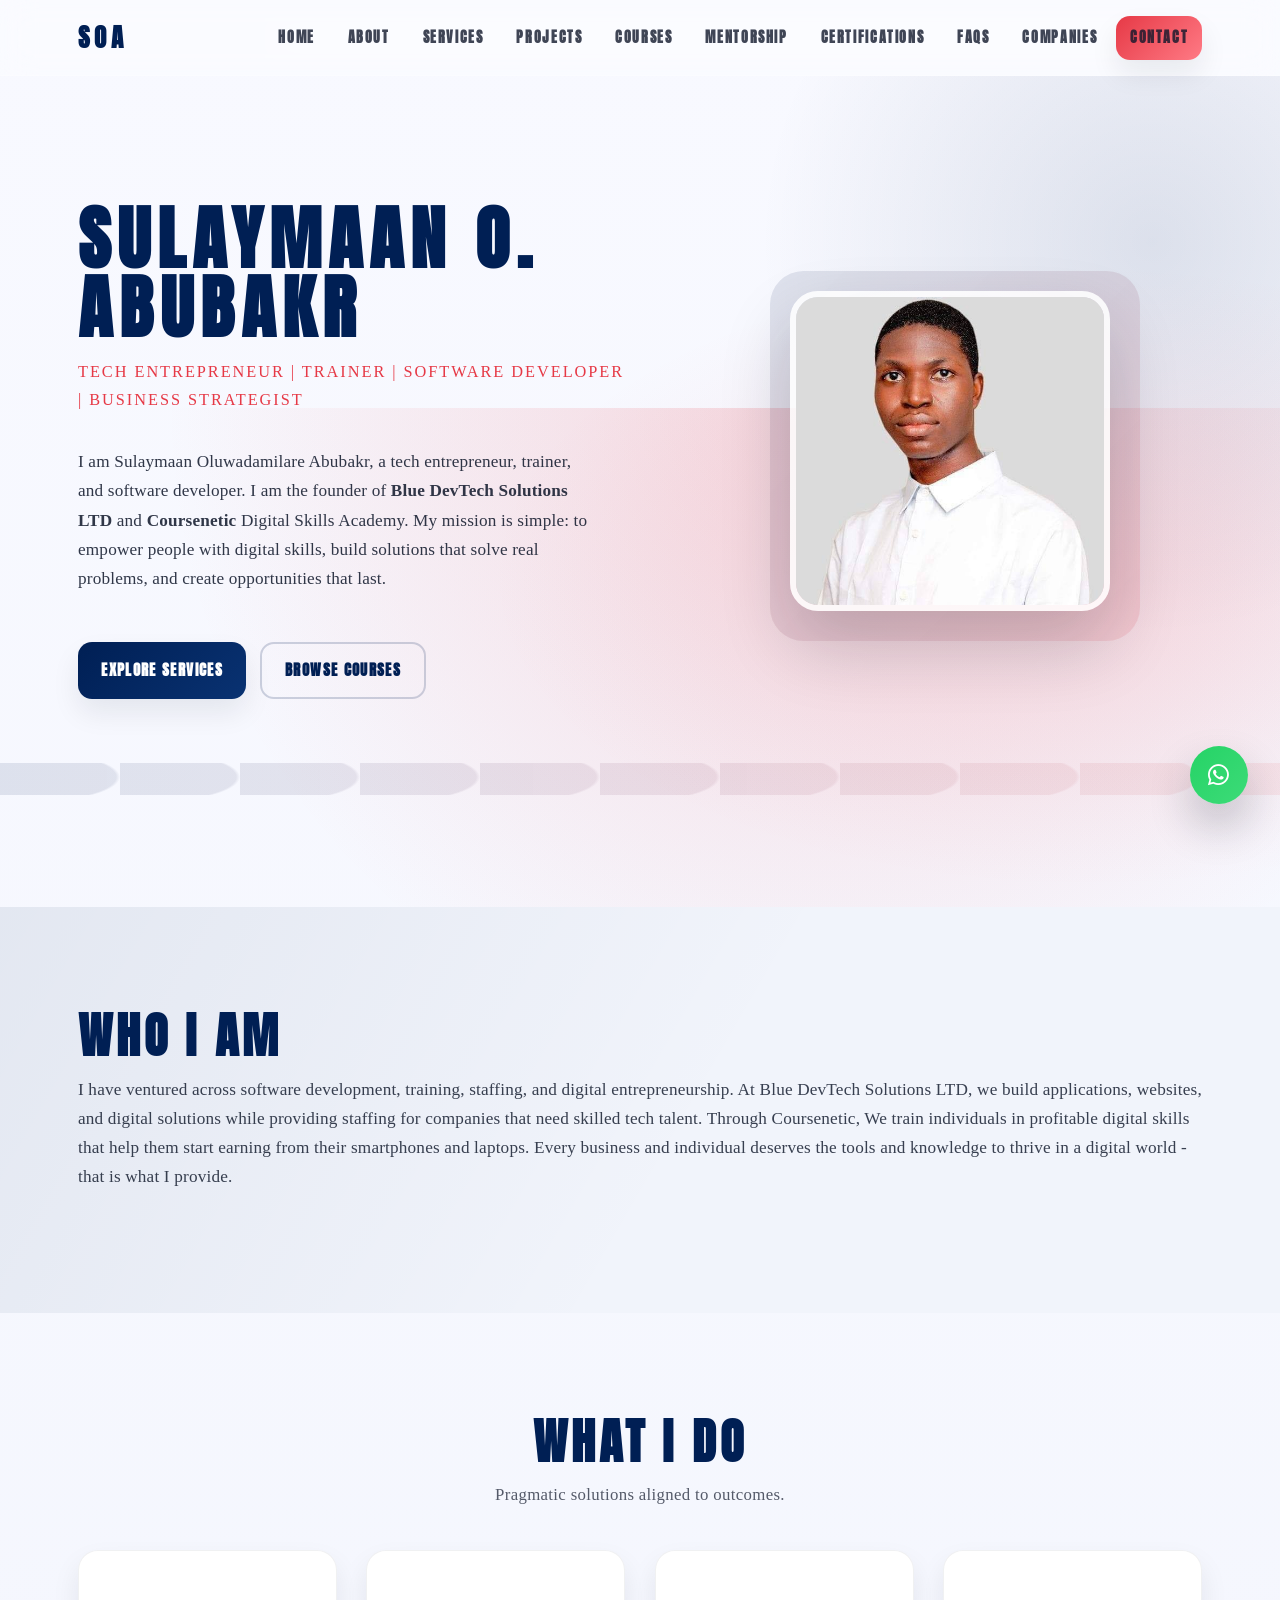
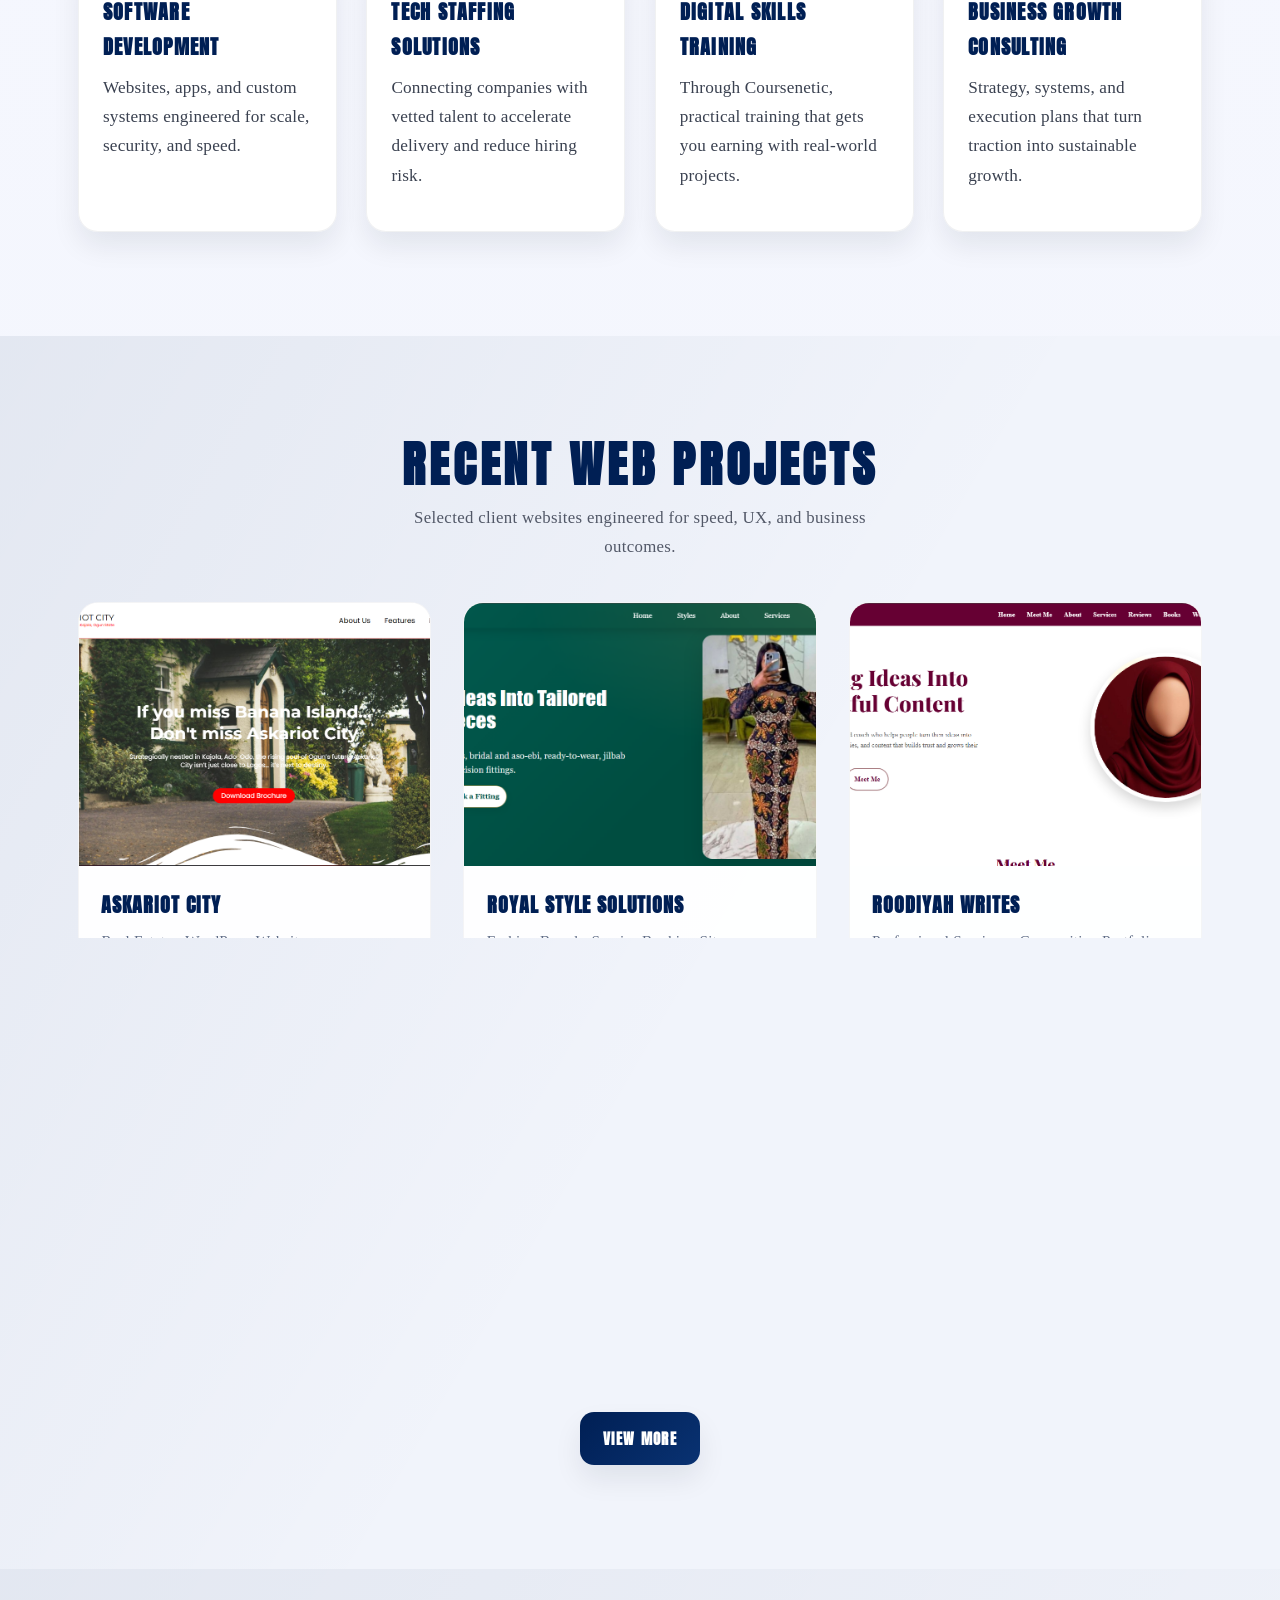
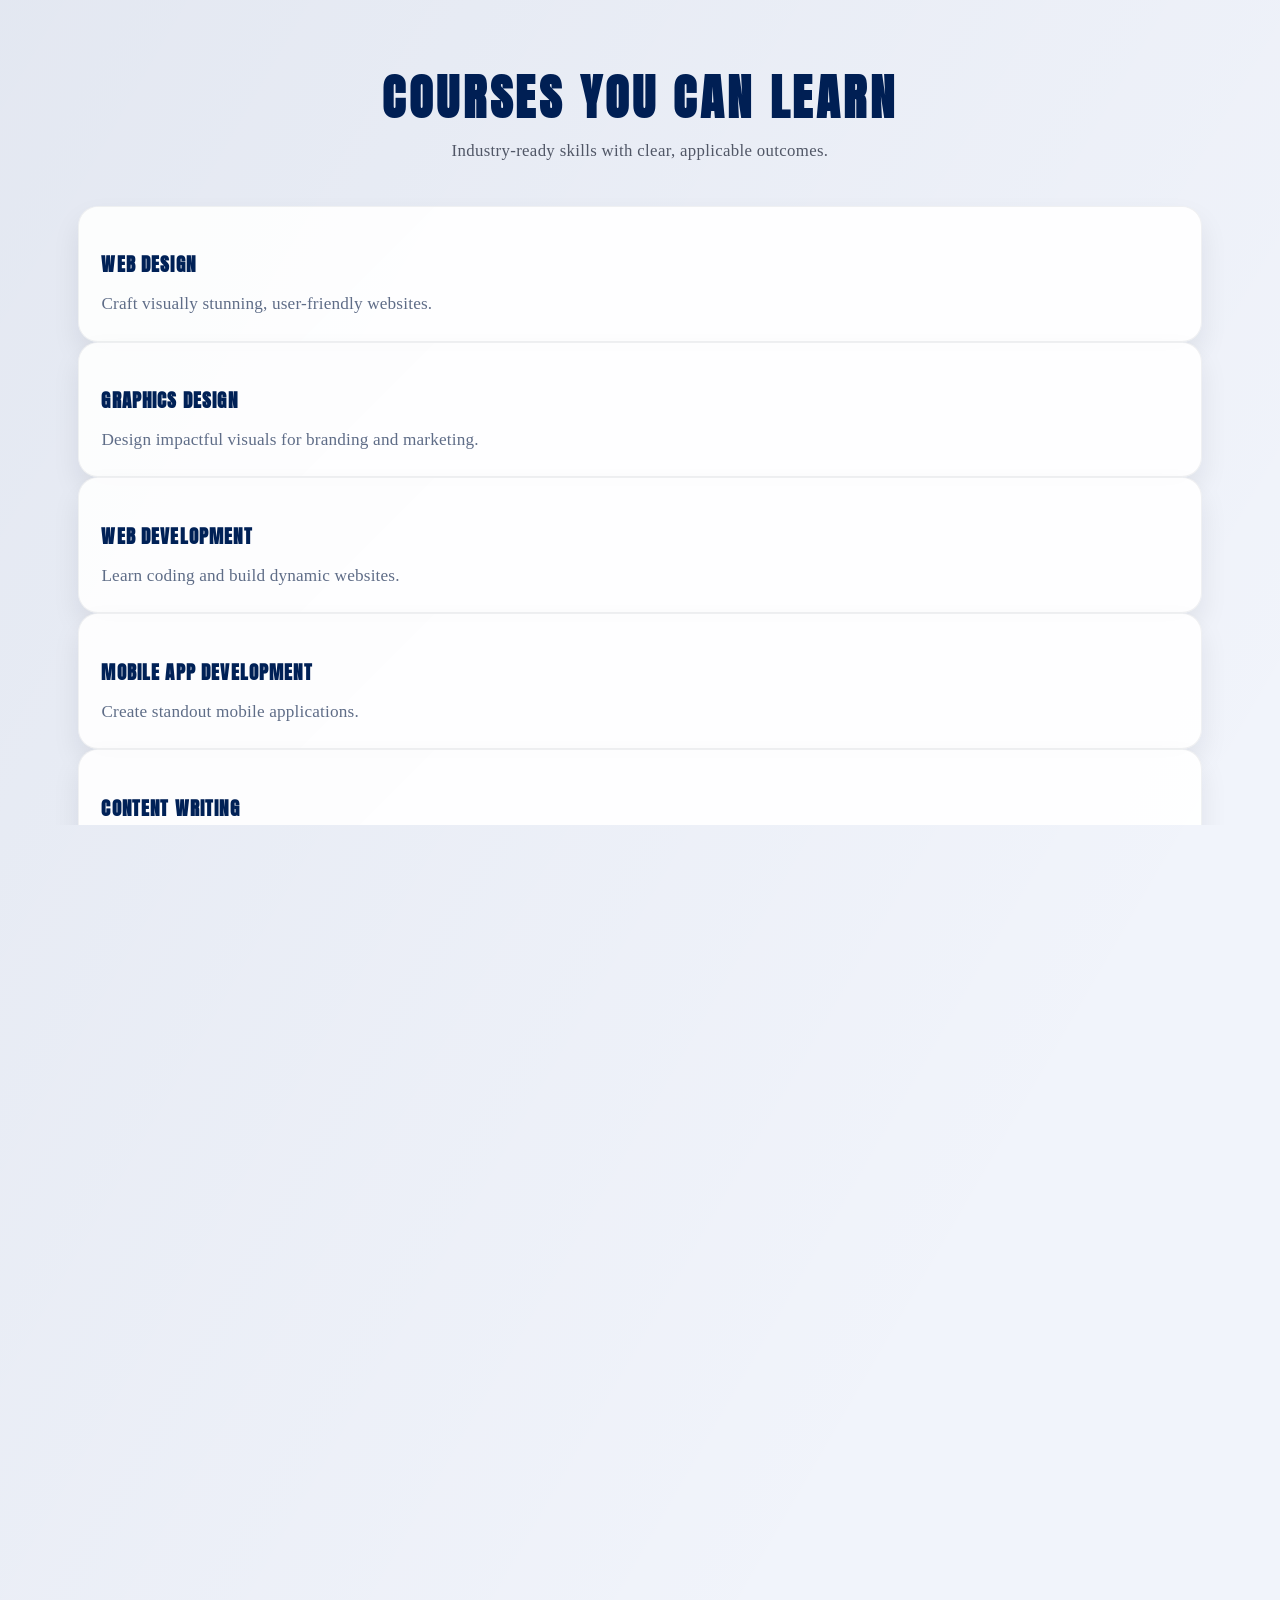
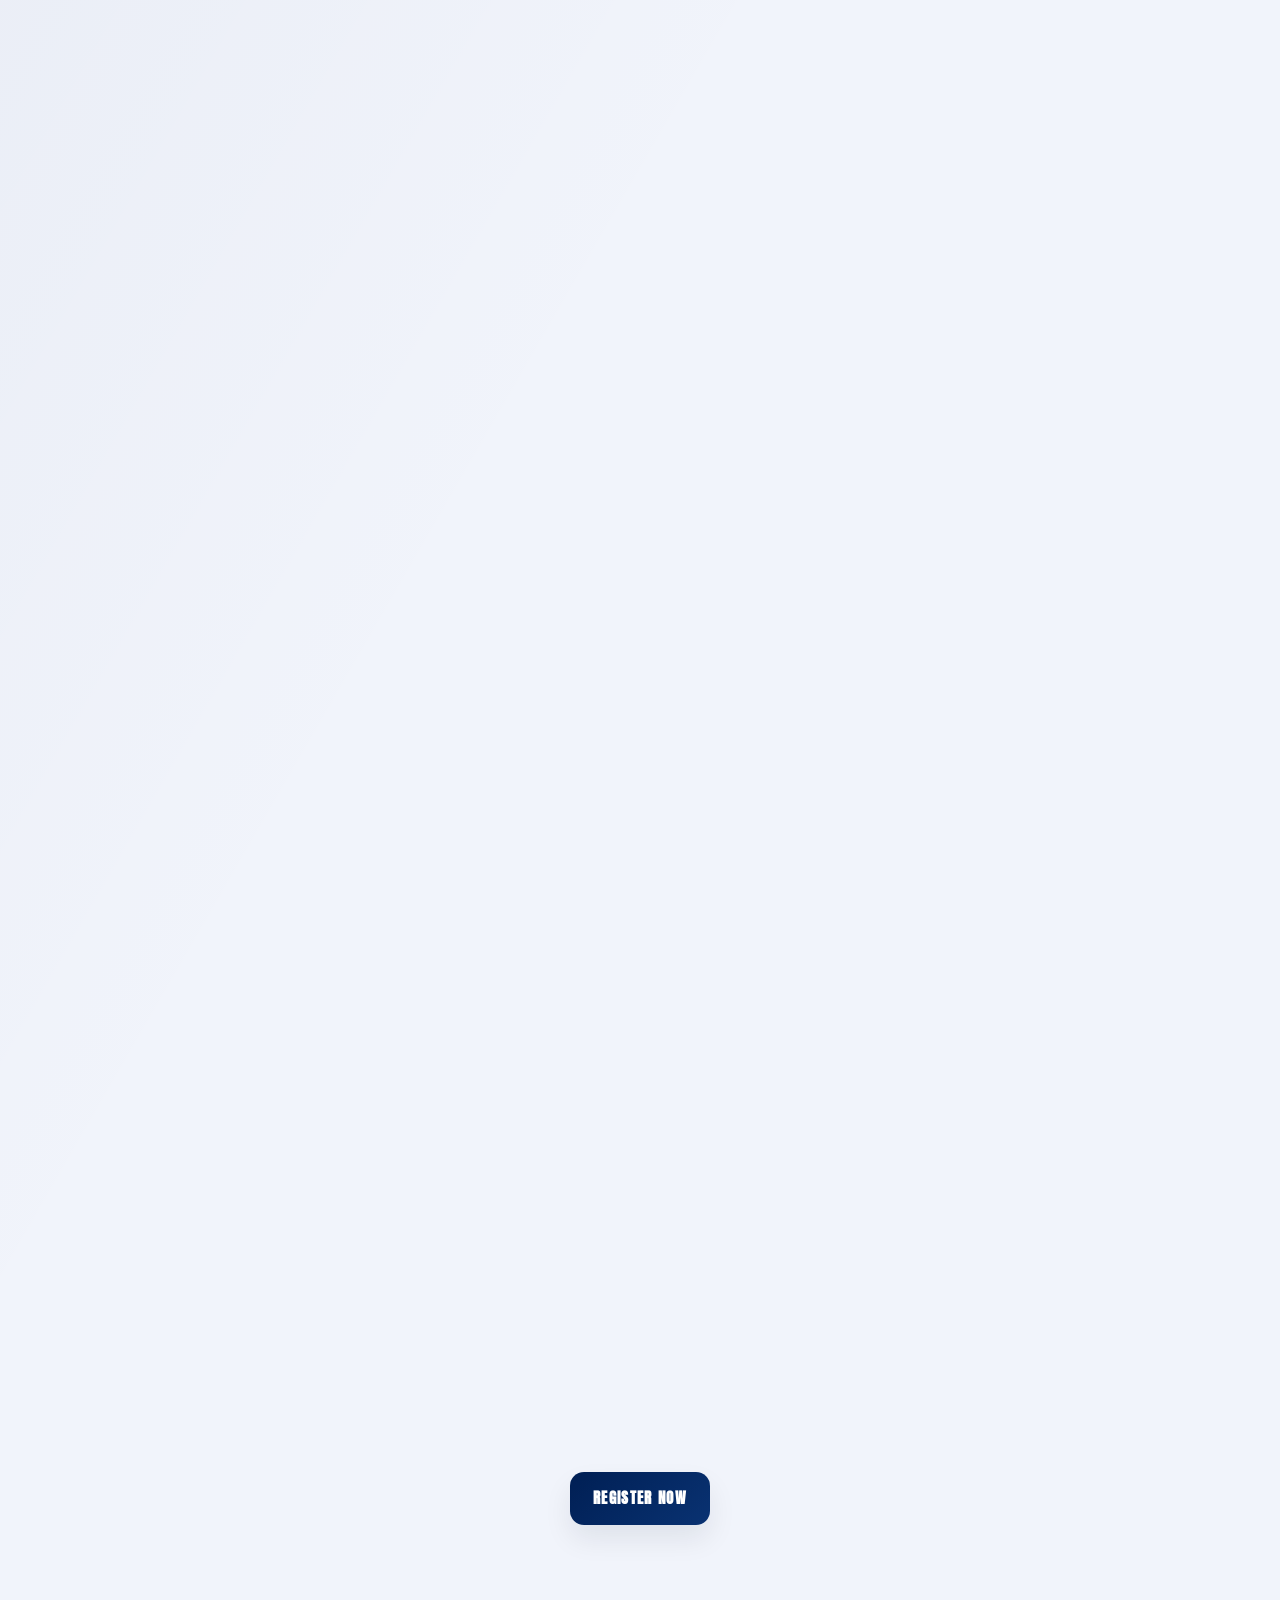
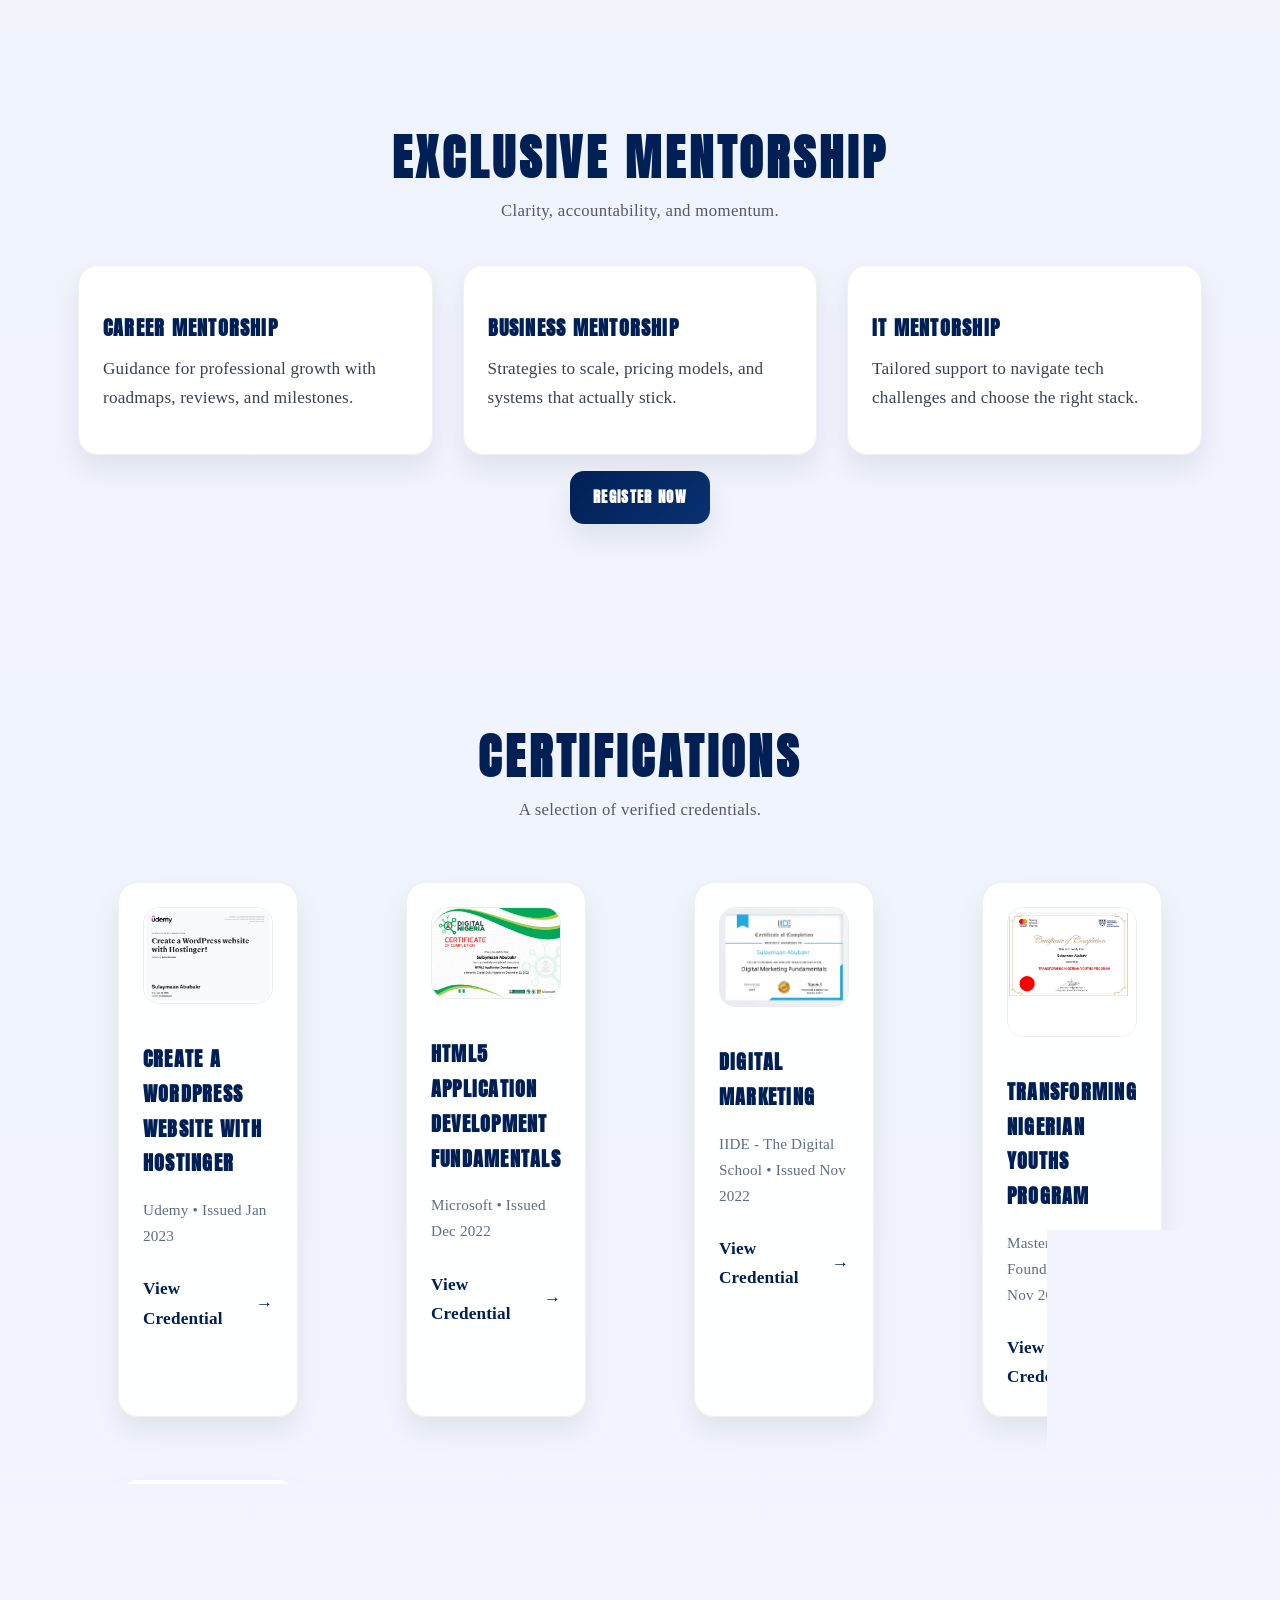
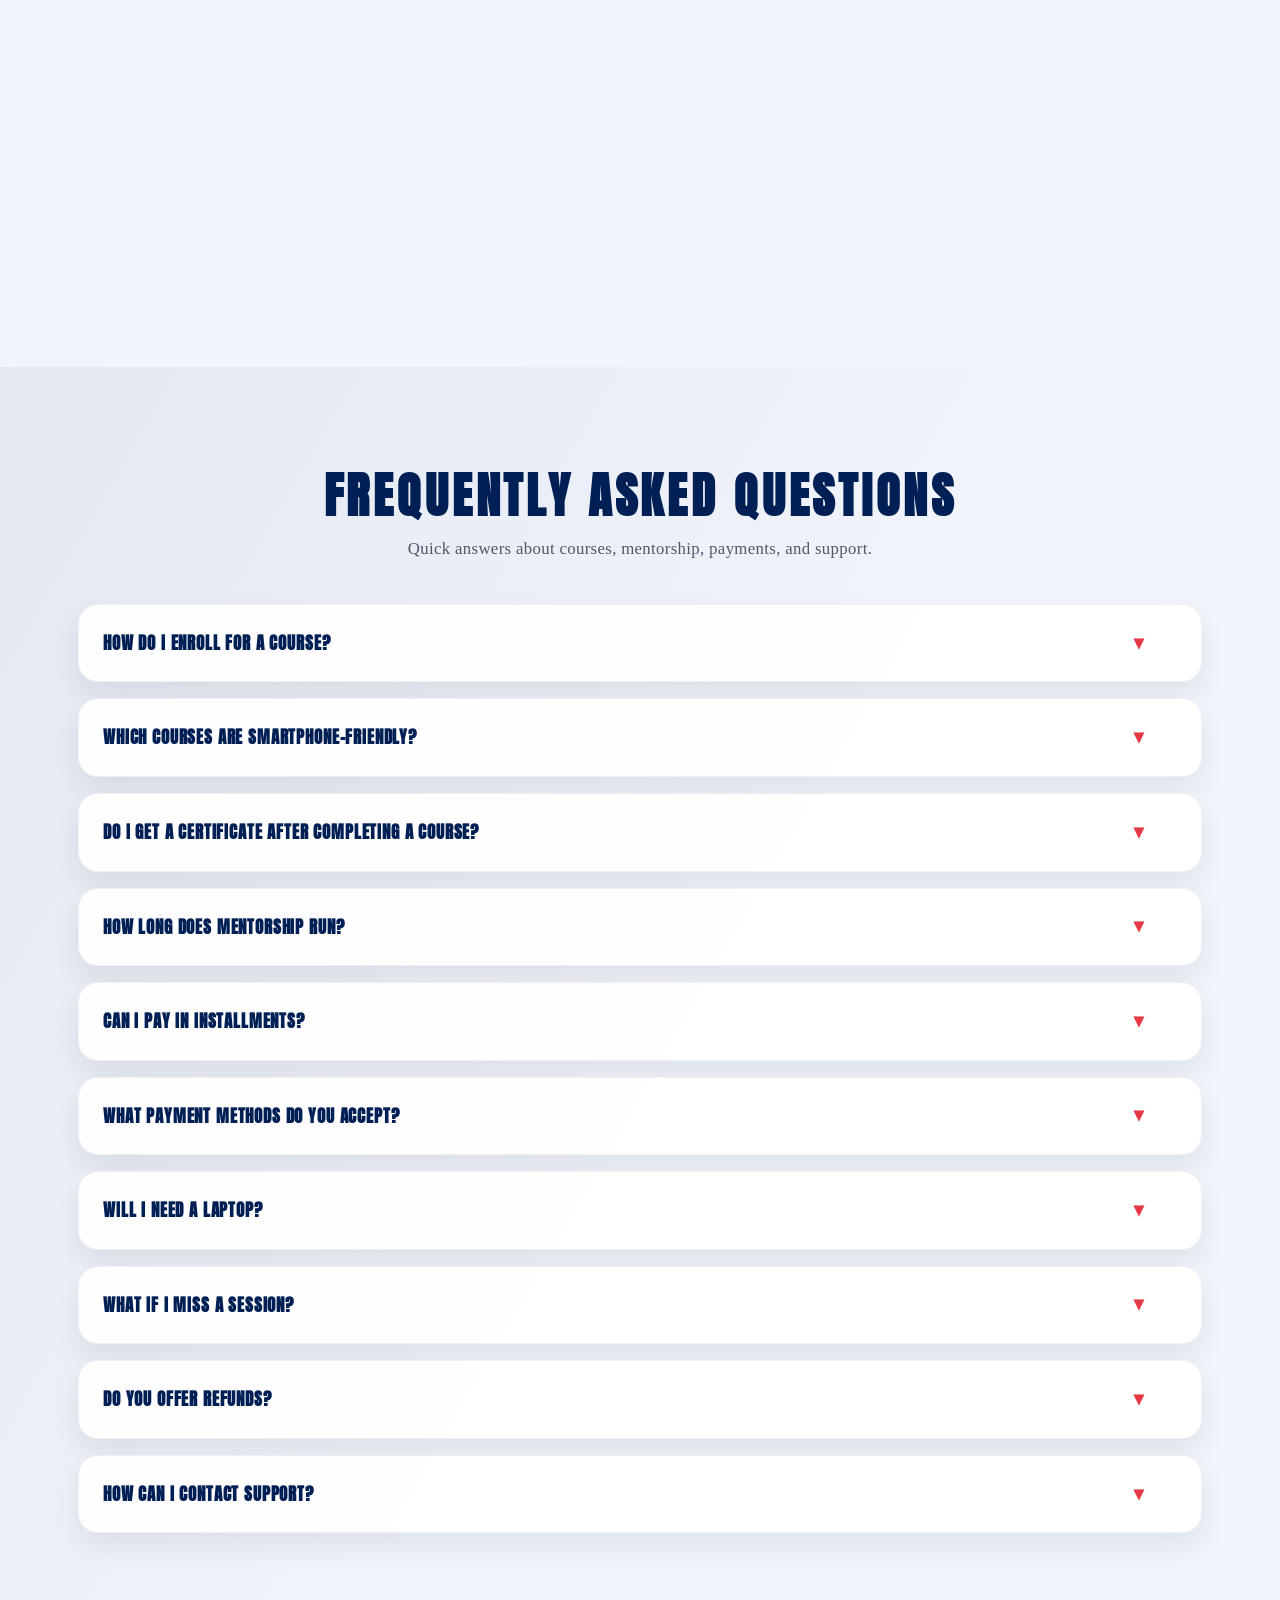
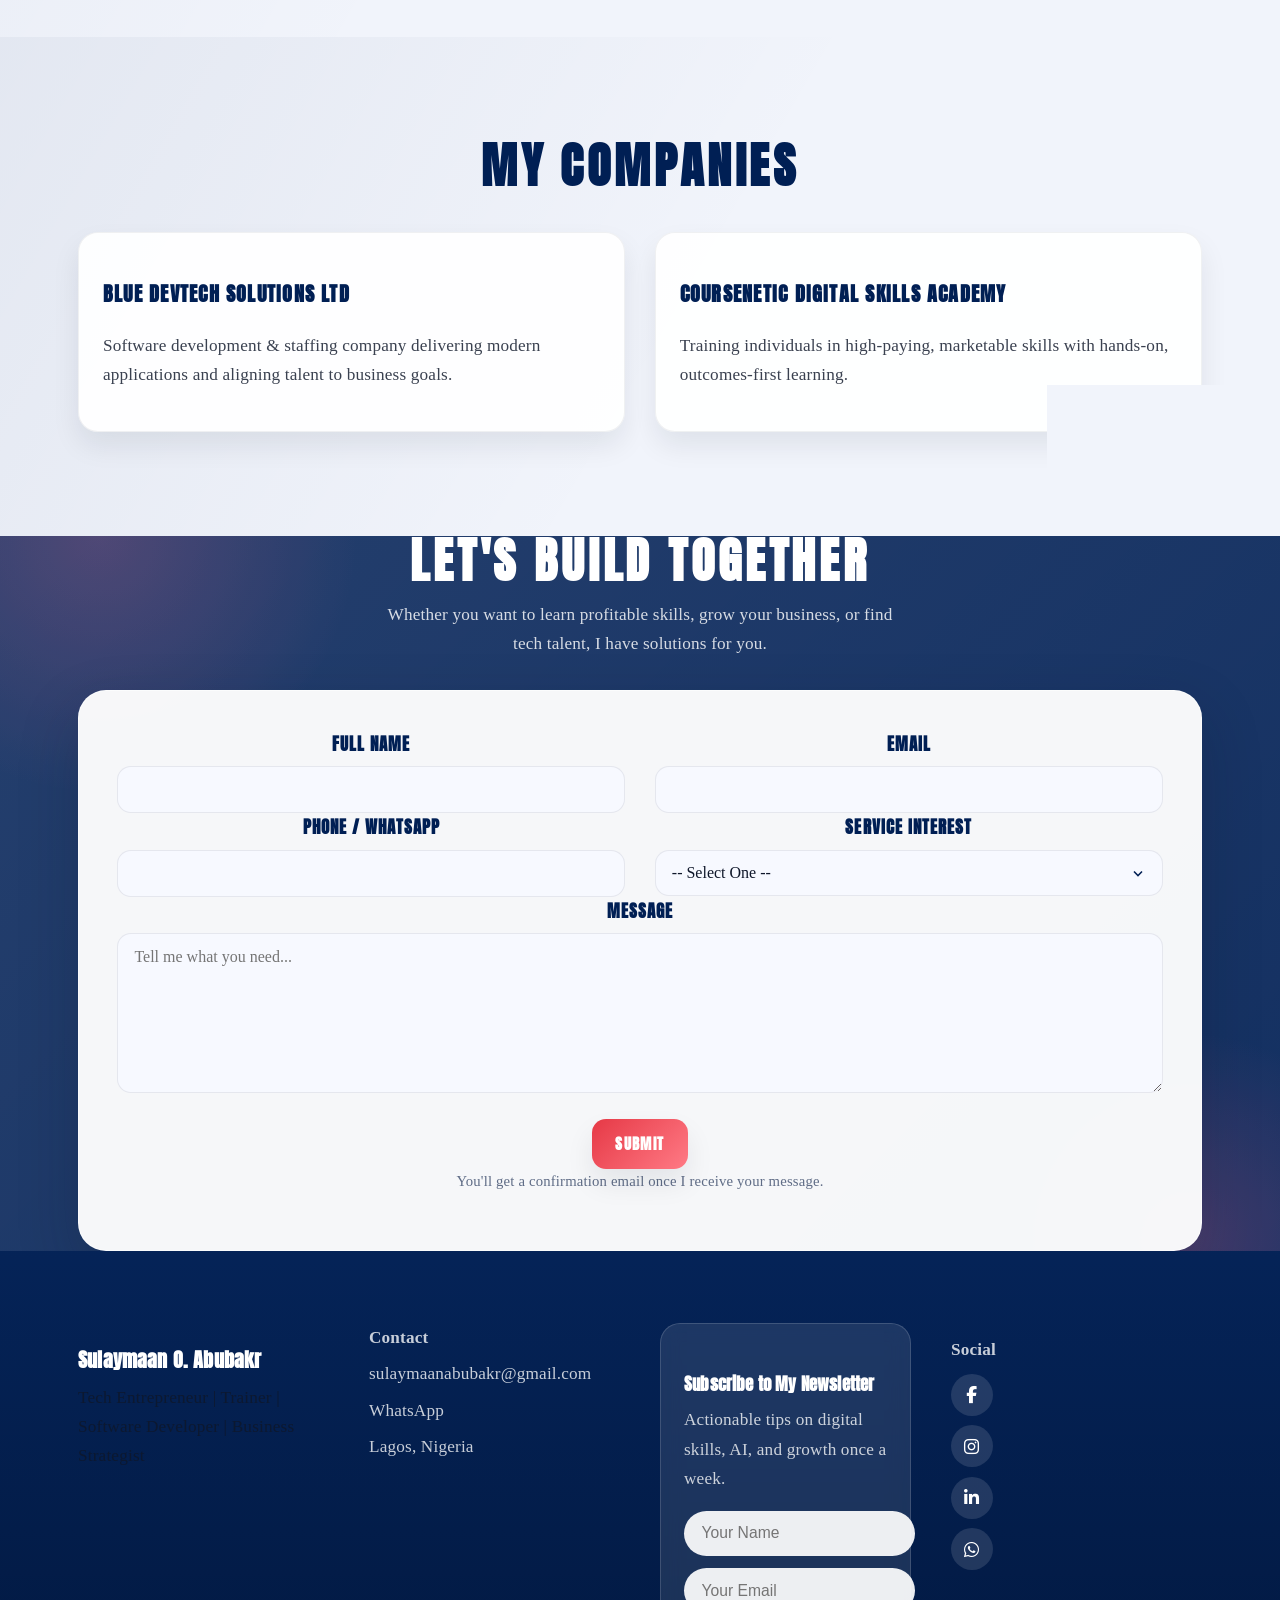
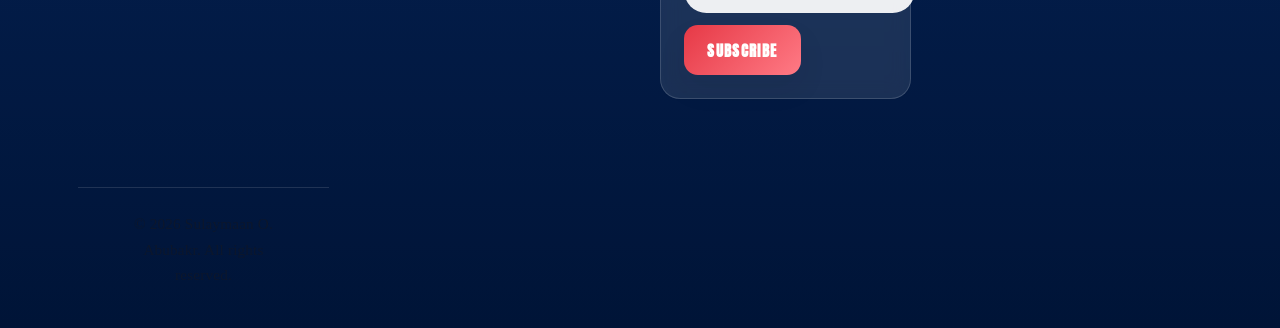
==== commit 237f85d1: "Refine responsive typography and motion" ====
--- a/index.html
+++ b/index.html
@@ -100,6 +100,7 @@
         <p class="subtitle">Tech Entrepreneur | Trainer | Software Developer | Business Strategist</p>
         <p class="bio">
           I am Sulaymaan Oluwadamilare Abubakr, a tech entrepreneur, trainer, and software developer. I am the founder of <strong>Blue DevTech Solutions LTD</strong> and <strong>Coursenetic</strong> Digital Skills Academy. My mission is simple: to empower people with digital skills, build solutions that solve real problems, and create opportunities that last.
+        </p>
         <div class="hero-actions">
           <a href="#services" class="btn btn-primary">Explore Services</a>
           <a href="#courses" class="btn btn-outline">Browse Courses</a>
--- a/style.css
+++ b/style.css
@@ -1,1473 +1,1369 @@
-/* =========================
-   Core Tokens
-   ========================= */
-:root{
-  --clr-primary:#002366;   /* Navy */
-  --clr-secondary:#ff0000; /* Red */
-  --clr-ink:#0b1221;
-  --clr-muted:#5b6273;
-  --clr-bg:#e6f2ff;
-  --clr-alt:#f4f6fb;
-
-  --radius:18px;
-  --shadow-sm:0 4px 12px rgba(0,0,0,.08);
-  --shadow-md:0 10px 24px rgba(0,0,0,.12);
-  --maxw:1200px;
-
-  --heading-font: 'Anton', Impact, 'Arial Black', sans-serif;
-  --body-font: 'Georgia Pro', Georgia, serif;
-}
-
-/* Reset all heading defaults */
-h1, h2, h3, h4, h5, h6 {
+@import url('https://fonts.googleapis.com/css2?family=Anton&display=swap');
+
+@font-face {
+  font-family: 'Impact';
+  src: local('Impact'), url('https://fonts.cdnfonts.com/s/9050/impact.woff') format('woff');
+  font-display: swap;
+}
+
+/* =========================
+   Design Tokens
+   ========================= */
+:root {
+  --clr-primary: #001f54;
+  --clr-primary-soft: #093272;
+  --clr-accent: #e63946;
+  --clr-accent-soft: #ff7a85;
+  --clr-ink: #0f172a;
+  --clr-muted: #5f6c86;
+  --clr-muted-soft: #94a3c5;
+  --clr-surface: #ffffff;
+  --clr-surface-alt: rgba(255, 255, 255, 0.74);
+  --clr-section: #f4f6fb;
+
+  --radius-sm: 14px;
+  --radius-md: 20px;
+  --radius-lg: 28px;
+  --shadow-sm: 0 14px 28px rgba(15, 23, 42, 0.08);
+  --shadow-md: 0 24px 46px rgba(15, 23, 42, 0.15);
+  --shadow-lg: 0 34px 70px rgba(15, 23, 42, 0.2);
+  --maxw: 1220px;
+
+  --font-display: 'Impact', 'Anton', 'Helvetica Neue', Arial, sans-serif;
+  --font-body: 'Georgia', 'Times New Roman', serif;
+
+  --ease-spring: cubic-bezier(0.16, 1, 0.3, 1);
+  --ease-smooth: cubic-bezier(0.4, 0, 0.2, 1);
+}
+
+@media (max-width: 1023px) {
+  :root {
+    --font-display: 'Anton', 'Impact', 'Helvetica Neue', Arial, sans-serif;
+  }
+}
+
+/* =========================
+   Base & Layout
+   ========================= */
+* {
+  box-sizing: border-box;
+}
+
+html {
+  scroll-behavior: smooth;
+}
+
+body {
   margin: 0;
-  font-size: inherit;
-  font-weight: inherit;
-  line-height: inherit;
-}
-
-/* Unified style for all section titles */
+  min-height: 100vh;
+  font-family: var(--font-body);
+  font-size: clamp(1rem, 0.98rem + 0.12vw, 1.08rem);
+  color: var(--clr-ink);
+  line-height: 1.7;
+  letter-spacing: 0.01em;
+  background:
+    radial-gradient(1200px 600px at 15% -10%, rgba(0, 31, 84, 0.12), transparent 55%),
+    radial-gradient(1000px 520px at 85% 5%, rgba(230, 57, 70, 0.1), transparent 60%),
+    linear-gradient(180deg, #f8f9ff 0%, #eef2fb 45%, #f6f8ff 100%);
+  transition: opacity 0.7s var(--ease-smooth);
+  opacity: 0;
+  -webkit-font-smoothing: antialiased;
+}
+
+body.page-loaded {
+  opacity: 1;
+}
+
+body.menu-open {
+  overflow: hidden;
+}
+
+@keyframes floatPulse {
+  0% {
+    transform: translate3d(0, 0, 0) scale(1);
+  }
+  50% {
+    transform: translate3d(0, -10px, 0) scale(1.02);
+  }
+  100% {
+    transform: translate3d(0, 0, 0) scale(1);
+  }
+}
+
+@keyframes haloPulse {
+  0% {
+    opacity: 0.5;
+    transform: scale(0.95);
+  }
+  50% {
+    opacity: 0.9;
+    transform: scale(1.05);
+  }
+  100% {
+    opacity: 0.5;
+    transform: scale(0.95);
+  }
+}
+
+::selection {
+  background: var(--clr-accent);
+  color: #fff;
+}
+
+a {
+  color: var(--clr-primary);
+  text-decoration: none;
+  transition: color 0.25s ease;
+}
+
+a:hover {
+  color: var(--clr-accent);
+}
+
+img {
+  max-width: 100%;
+  display: block;
+  height: auto;
+  border-radius: inherit;
+}
+
+.visually-hidden {
+  position: absolute !important;
+  width: 1px;
+  height: 1px;
+  padding: 0;
+  margin: -1px;
+  overflow: hidden;
+  clip: rect(0 0 0 0);
+  white-space: nowrap;
+  border: 0;
+}
+
+.container {
+  width: 100%;
+  max-width: var(--maxw);
+  margin-inline: auto;
+  padding-inline: clamp(1.25rem, 4.5vw, 3rem);
+}
+
+.section {
+  padding-block: clamp(4rem, 10vw, 6.5rem);
+}
+
+.section-alt {
+  background: #f1f4fb;
+  position: relative;
+}
+
+.section-alt::before {
+  content: "";
+  position: absolute;
+  inset: 0;
+  background: linear-gradient(120deg, rgba(0, 31, 84, 0.06), transparent 55%);
+  pointer-events: none;
+}
+
+.section-head {
+  text-align: center;
+  max-width: 640px;
+  margin: 0 auto 2.5rem;
+}
+
 .section-title,
 .smartphone-title {
-  font-family: var(--heading-font);
-  font-size: 2rem;      
-  font-weight: 500;     
-  line-height: 1.1;     
-  letter-spacing: 0.3px;
-  color: var(--clr-primary); /* brand blue */
-  margin-bottom: 1rem;
-}
-
-/* Neutralise any leftover .h4 utility */
-.h4 { 
-  font-size: inherit; 
-  font-weight: inherit; 
-}
-
-
-
-*{box-sizing:border-box}
-html,body{height:100%}
-body{
-  margin:0;
-  color:var(--clr-ink);
-  background:var(--clr-bg);
-  font-family:var(--body-font);
-  line-height:1.6;
-  -webkit-font-smoothing:antialiased;
-  text-rendering:optimizeLegibility;
-}
-
-/* A11y helper for non-visual captions */
-.visually-hidden{
-  position:absolute!important;width:1px;height:1px;padding:0;margin:-1px;overflow:hidden;clip:rect(0 0 0 0);white-space:nowrap;border:0;
-}
-
-/* Utilities */
-.container{width:100%;max-width:var(--maxw);margin-inline:auto;padding:0 1.25rem}
-.narrow{max-width:850px;margin-inline:auto}
-.grid{display:grid;gap:1.25rem}
-.two-col{grid-template-columns:1fr; }
-.cards-3{grid-template-columns:1fr}
-@media (min-width:720px){
-  .two-col{grid-template-columns:1fr 1fr}
-  .cards-3{grid-template-columns:repeat(3,1fr)}
-}
-.display{
-  font-family:var(--heading-font);
-  font-weight: 500;
-  letter-spacing:.3px;
-  font-size:clamp(2.2rem, 5vw, 4rem);
-  line-height:1.05;
-  margin:0 0 .5rem 0;
-  color:var(--clr-primary);
-}
-.h4{font-size:1.15rem;margin:0 0 .5rem 0;color:var(--clr-primary);font-family:var(--heading-font)}
-.section{padding:4.5rem 0}
-.section-alt{background:var(--clr-alt)}
-.section-title,
-.smartphone-title {
-  font-family: var(--heading-font);
-  font-size: 2rem;
-  font-weight: 500;
-  margin-bottom: 1rem;
-  color: var(--clr-primary); /* this is your brand blue */
-}
-.section-sub{color:var(--clr-muted);margin:0 0 2rem 0}
-
-/* Header */
+  font-family: var(--font-display);
+  font-size: clamp(2.1rem, 4.2vw, 3rem);
+  font-weight: 600;
+  letter-spacing: 0.08em;
+  line-height: 1.05;
+  text-transform: uppercase;
+  color: var(--clr-primary);
+  margin: 0 0 0.85rem;
+}
+
+.section-sub {
+  font-family: var(--font-body);
+  font-size: 1.05rem;
+  color: rgba(15, 23, 42, 0.7);
+  letter-spacing: 0.02em;
+  margin: 0 auto;
+  max-width: 60ch;
+}
+
+.subtitle {
+  font-family: var(--font-body);
+  font-size: 1.02rem;
+  letter-spacing: 0.12em;
+  text-transform: uppercase;
+  color: var(--clr-accent);
+  margin-bottom: 1.1rem;
+}
+
+.bio {
+  max-width: 60ch;
+  color: rgba(15, 23, 42, 0.86);
+  margin-bottom: 2rem;
+}
+
+p {
+  margin: 0 0 1.1rem;
+  color: rgba(15, 23, 42, 0.82);
+}
+
+.display {
+  font-family: var(--font-display);
+  font-size: clamp(2.6rem, 6.5vw, 4.4rem);
+  font-weight: 600;
+  line-height: 0.98;
+  letter-spacing: 0.1em;
+  text-transform: uppercase;
+  margin: 0;
+  color: var(--clr-primary);
+}
+
+.grid {
+  display: grid;
+  gap: clamp(1.25rem, 3vw, 1.85rem);
+}
+
+.two-col {
+  grid-template-columns: 1fr;
+}
+
+.cards-3 {
+  grid-template-columns: 1fr;
+}
+
+@media (min-width: 720px) {
+  .two-col {
+    grid-template-columns: repeat(2, minmax(0, 1fr));
+  }
+
+  .cards-3 {
+    grid-template-columns: repeat(2, minmax(0, 1fr));
+  }
+}
+
+@media (min-width: 1024px) {
+  .cards-3 {
+    grid-template-columns: repeat(3, minmax(0, 1fr));
+  }
+}
+
+.cta-inline {
+  display: flex;
+  justify-content: center;
+  gap: 1rem;
+  flex-wrap: wrap;
+  margin-top: 1.5rem;
+}
+
+/* =========================
+   Header & Navigation
+   ========================= */
 .site-header {
   position: sticky;
   top: 0;
-  z-index: 50;
-  background: #002366;   /* brand blue */
-  color: #fff;           /* white text */
-  transition: box-shadow .25s ease, transform .25s ease;
-}
-
-.site-header.scrolled{ box-shadow:0 6px 20px rgba(0,0,0,.08) }
-
-.nav-bar{
-  display:flex; align-items:center; justify-content:space-between;
-  height:64px;
-}
+  z-index: 80;
+  padding-block: 0.35rem;
+  transition: background 0.3s ease, box-shadow 0.3s ease, backdrop-filter 0.3s ease;
+  background: rgba(255, 255, 255, 0.3);
+  border-bottom: 1px solid rgba(255, 255, 255, 0.25);
+  backdrop-filter: blur(16px);
+}
+
+.site-header.scrolled {
+  background: rgba(255, 255, 255, 0.92);
+  box-shadow: 0 12px 24px rgba(15, 23, 42, 0.08);
+}
+
+.nav-bar {
+  display: flex;
+  align-items: center;
+  justify-content: space-between;
+  min-height: 64px;
+  gap: 1.5rem;
+}
+
 .brand {
-  font-family: var(--heading-font);
-  font-size: 1.5rem;
-  color: #fff;   /* brand/logo text white */
-  text-decoration: none;
-  letter-spacing: .5px;
-}
-.site-nav ul{
-  display:flex; gap:.5rem; align-items:center;
-  list-style:none; margin:0; padding:0;
-}
+  font-family: var(--font-display);
+  font-weight: 600;
+  font-size: 1.55rem;
+  letter-spacing: 0.18em;
+  text-transform: uppercase;
+  color: var(--clr-primary);
+}
+
+.site-nav {
+  position: fixed;
+  inset: 0 0 0 auto;
+  width: min(320px, 80vw);
+  background: rgba(255, 255, 255, 0.95);
+  backdrop-filter: blur(18px);
+  transform: translateX(100%);
+  transition: transform 0.35s ease;
+  padding: 1.25rem 1.75rem;
+  display: flex;
+  flex-direction: column;
+  justify-content: flex-start;
+  gap: 1.25rem;
+  box-shadow: -14px 0 32px rgba(15, 23, 42, 0.12);
+  z-index: 90;
+}
+
+.site-nav ul {
+  list-style: none;
+  margin: 0;
+  padding: 0;
+  display: flex;
+  flex-direction: column;
+  gap: 0.35rem;
+}
+
+.site-nav li {
+  display: block;
+}
+
 .site-nav a {
-  text-decoration: none;
-  color: #cfd6ea;     /* light grey text */
-  padding: .55rem .75rem;
-  border-radius: 10px;
-  transition: background .2s ease, color .2s ease;
-}
-.site-nav a:hover {
-  background: rgba(255,0,0,.2);  /* subtle red hover */
-  color: #fff;                   /* white text on hover */
-}
-.nav-cta{margin-left:.25rem}
-
-.nav-toggle{
-  display:inline-flex; flex-direction:column; gap:4px;
-  background:transparent; border:0; padding:.5rem; cursor:pointer;
-}
-.nav-toggle .bar{width:22px;height:2px;background:var(--clr-ink);display:block;border-radius:2px}
-@media (min-width:980px){
-  .nav-toggle{display:none}
-}
-/* Mobile menu icon (3 bars) — force white on the dark header */
-.nav-toggle .bar{ background:#fff !important; }
-
-/* Buttons */
-.btn{
-  display:inline-block;
-  border-radius:12px;
-  padding:.85rem 1.15rem;
-  text-decoration:none;
-  font-weight:700;
-  line-height:1;
-
-  /* animate all the things that change on hover */
-  transition:
-    background .3s ease,
-    color .3s ease,
-    border-color .3s ease,
-    transform .3s ease,
-    box-shadow .3s ease;
-}
-.btn:hover{
-  background: var(--clr-secondary);   /* red */
-  color:#fff;
-  border-color: var(--clr-secondary);
-  transform: translateY(-3px);        /* lift */
-  box-shadow: 0 10px 24px rgba(0,0,0,.18);
-}
-
-.btn:active{ transform:translateY(1px) }
-.btn-primary{ background:var(--clr-primary); color:#fff; box-shadow:var(--shadow-sm) }
-.btn-primary:hover{ filter:brightness(1.07) }
-.btn-secondary{ background:var(--clr-secondary); color:#fff; box-shadow:var(--shadow-sm) }
-.btn-secondary:hover{ filter:brightness(1.07) }
-.btn-outline{ border:2px solid var(--clr-primary); color:var(--clr-primary); background:transparent }
-.btn-outline:hover{ background:var(--clr-primary); color:#fff }
-.btn-lg{ padding:1rem 1.35rem; font-size:1.05rem }
-
-/* Hero */
-.section-hero{
-  position:relative;
-  padding:6.5rem 0 4.5rem;
-  background:
-    radial-gradient(1200px 450px at 85% -10%, rgba(0,35,102,.10), transparent 60%),
-    linear-gradient(180deg, #fff 0%, #fff 60%, #f6f8ff 100%);
-}
-.hero-grid{ display:grid; gap:2rem; align-items:center; grid-template-columns:1fr }
-@media (min-width:980px){
-  .hero-grid{ grid-template-columns:1.2fr .8fr }
-}
-.subtitle{ margin:.25rem 0 1rem; color:var(--clr-muted); font-weight:600 }
-.bio{ max-width:58ch; margin:0 0 1.25rem 0 }
-.hero-actions{ display:flex; gap:.75rem; flex-wrap:wrap }
-
-/* Hero image block */
-.hero-photo{
-  display:flex; align-items:center; justify-content:center;
-}
-.hero-photo img{
-  width: clamp(220px, 30vw, 300px);
-  height: clamp(220px, 30vw, 300px);
-  object-fit: cover;
-  border-radius: 22px;
-  box-shadow: var(--shadow-md);
-  border: 4px solid #fff;
-  outline: 3px solid rgba(0,35,102,.2);
-  background:#e9ecf6;
-  transition: transform .25s ease, box-shadow .25s ease;
-}
-.hero-photo img:hover{
-  transform: translateY(-2px);
-  box-shadow: 0 16px 36px rgba(0,0,0,.18);
-}
-.hero-photo img {
-  transition: transform 0.5s ease, box-shadow 0.5s ease;
-}
-
-.hero-photo img:hover {
-  transform: scale(1.05);                       /* zoom in */
-  box-shadow: 0 16px 36px rgba(0,0,0,0.18);
-}
-
-
-/* Decorative card (kept for optional use) */
-.accent-card{
-  background:#fff; border-radius:var(--radius);
-  box-shadow:var(--shadow-md);
-  padding:1.25rem 1.25rem;
-  border:1px solid #ebeff7;
-}
-.accent-card .tag{
-  display:inline-block; font-size:.75rem; font-weight:800;
-  letter-spacing:.6px; text-transform:uppercase;
-  background:rgba(255,0,0,.08); color:var(--clr-secondary);
-  padding:.35rem .6rem; border-radius:999px; margin-bottom:.5rem;
-}
-.accent-card h3{ margin:.25rem 0 .25rem; font-family:var(--heading-font); color:var(--clr-primary) }
-.hero-wave{
-  height:28px; background:
-  linear-gradient(90deg, rgba(0,35,102,.1) 0%, rgba(255,0,0,.1) 100%);
-  mask: radial-gradient(80px 24px at 40px 14px, #000 98%, transparent 100%) repeat-x left/120px 28px;
-}
-
-/* Cards */
-.card{
-  background:#fff; border-radius:var(--radius);
-  box-shadow:var(--shadow-sm); padding:1.25rem 1.25rem;
-  border:1px solid #ecf0f6;
-  transition: transform .2s ease, box-shadow .2s ease;
-}
-.card:hover{ transform:translateY(-2px); box-shadow:var(--shadow-md) }
-.card h3{
-  margin:.25rem 0 .25rem; font-family:var(--heading-font); color:var(--clr-primary)
-}
-.service p{ margin:0 }
-
-/* Lists */
-.checklist{ padding-left:0; list-style:none; display:grid; gap:.6rem }
-.checklist li{ position:relative; padding-left:1.6rem }
-.checklist li::before{
-  content:""; position:absolute; left:0; top:.35rem;
-  width:1rem; height:1rem; border-radius:4px;
-  background:linear-gradient(135deg, var(--clr-primary), var(--clr-secondary));
-  mask: url('data:image/svg+xml;utf8,<svg xmlns="http://www.w3.org/2000/svg" width="16" height="16" fill="white"><path d="M6.173 14.727L.6 9.155l1.697-1.697 3.876 3.876L13.704 3.8l1.697 1.697z"/></svg>') center / 12px 12px no-repeat;
-}
-
-/* Companies */
-.company{
-  background:#fff; padding:1.25rem 1.25rem; border-radius:var(--radius);
-  border:1px solid #ecf0f6; box-shadow:var(--shadow-sm)
-}
-.company h3{ font-family:var(--heading-font); color:var(--clr-primary); margin:.25rem 0 }
-
-/* CTA */
-.section-cta{
-  background:linear-gradient(135deg, rgba(0,35,102,.06), rgba(255,0,0,.06));
-  text-align:center; padding:4.5rem 0;
-}
-.section-cta .cta-copy{ max-width:60ch; margin:0 auto 1.25rem; }
-
-/* Footer */
-.site-footer {
-  background: #002366;   /* brand blue */
-  color: #cfd6ea;        /* light text */
-  padding-top: 3rem;
-}
-@media (min-width:720px){
-  .footer-grid{ grid-template-columns:1.2fr .8fr .8fr }
-}
-.footer-title{
-  font-family:var(--heading-font); color:#ffffff; margin:.25rem 0 .25rem;
-}
-.footer-list{ list-style:none; padding:0; margin:0 }
-.footer-list li{ margin:.35rem 0 }
-.footer-list a{ color:#e6ecff; text-decoration:none }
-.footer-list a:hover{ color:#fff; text-decoration:underline }
-.footer-bottom{
-  border-top:1px solid rgba(255,255,255,.1);
-  margin-top:2rem; padding:1rem 0; text-align:center;
-}
-
-.social-icons {
-  display: flex;
-  gap: 12px;
-  align-items: center;
-}
-
-.social-icons a {
-  font-size: 1.2rem;
-  color: #e6ecff;
+  display: block;
+  padding: 0.75rem 1rem;
+  border-radius: var(--radius-sm);
+  font-family: var(--font-display);
+  font-weight: 600;
+  font-size: 0.95rem;
+  letter-spacing: 0.08em;
+  text-transform: uppercase;
+  color: rgba(15, 23, 42, 0.85);
+  transition: background 0.25s ease, color 0.25s ease, transform 0.25s ease;
+}
+
+.site-nav a:hover,
+.site-nav a:focus-visible {
+  background: rgba(230, 57, 70, 0.12);
+  color: var(--clr-accent);
+  transform: translateX(4px);
+}
+
+.site-nav .btn {
+  width: 100%;
+  text-align: center;
+}
+
+.site-nav.open {
+  transform: translateX(0%);
+}
+
+.nav-toggle {
+  display: inline-flex;
+  flex-direction: column;
+  justify-content: center;
+  gap: 5px;
+  width: 44px;
+  height: 44px;
+  border-radius: 50%;
+  border: 1px solid rgba(0, 31, 84, 0.18);
+  background: rgba(255, 255, 255, 0.6);
+  cursor: pointer;
+  transition: background 0.25s ease, transform 0.25s ease, border-color 0.25s ease;
+}
+
+.nav-toggle:hover {
+  background: rgba(255, 255, 255, 0.85);
+  transform: translateY(-1px);
+}
+
+.nav-toggle .bar {
+  display: block;
+  width: 20px;
+  height: 2px;
+  border-radius: 999px;
+  background: linear-gradient(120deg, var(--clr-primary) 0%, var(--clr-accent) 100%);
+  margin-inline: auto;
+}
+
+.nav-overlay {
+  position: fixed;
+  inset: 0;
+  background: rgba(15, 23, 42, 0.35);
+  opacity: 0;
+  pointer-events: none;
+  transition: opacity 0.3s ease;
+  z-index: 60;
+}
+
+.nav-overlay.visible {
+  opacity: 1;
+  pointer-events: auto;
+}
+
+@media (min-width: 980px) {
+  .nav-toggle {
+    display: none;
+  }
+
+  .nav-overlay {
+    display: none;
+  }
+
+  .site-nav {
+    position: static;
+    width: auto;
+    transform: none;
+    flex-direction: row;
+    align-items: center;
+    padding: 0;
+    background: transparent;
+    box-shadow: none;
+    gap: 0;
+  }
+
+  .site-nav ul {
+    flex-direction: row;
+    gap: 0.35rem;
+  }
+
+  .site-nav a {
+    color: rgba(15, 23, 42, 0.8);
+    padding: 0.65rem 0.85rem;
+    font-size: 0.85rem;
+    letter-spacing: 0.12em;
+  }
+
+  .site-nav a:hover,
+  .site-nav a:focus-visible {
+    background: rgba(0, 31, 84, 0.08);
+    color: var(--clr-primary);
+    transform: translateY(-1px);
+  }
+
+  .site-nav .btn {
+    width: auto;
+  }
+}
+
+/* =========================
+   Buttons & Links
+   ========================= */
+.btn {
   display: inline-flex;
   align-items: center;
   justify-content: center;
-  width: 38px;
-  height: 38px;
+  gap: 0.4rem;
+  padding: 0.85rem 1.45rem;
+  border-radius: var(--radius-sm);
+  border: 0;
+  font-family: var(--font-display);
+  font-weight: 600;
+  font-size: 0.95rem;
+  letter-spacing: 0.09em;
+  text-transform: uppercase;
+  cursor: pointer;
+  transition: transform 0.25s ease, box-shadow 0.25s ease, filter 0.25s ease, background 0.25s ease;
+  position: relative;
+  overflow: hidden;
+  color: #fff;
+  background: linear-gradient(135deg, var(--clr-accent) 0%, var(--clr-accent-soft) 100%);
+  box-shadow: var(--shadow-sm);
+}
+
+.btn::after {
+  content: "";
+  position: absolute;
+  inset: 0;
+  background: linear-gradient(135deg, rgba(255, 255, 255, 0.2), transparent 55%);
+  opacity: 0;
+  transition: opacity 0.25s ease;
+}
+
+.btn:hover,
+.btn:focus-visible {
+  transform: translateY(-3px);
+  box-shadow: var(--shadow-md);
+}
+
+.btn:hover::after,
+.btn:focus-visible::after {
+  opacity: 1;
+}
+
+.btn:active {
+  transform: translateY(-1px);
+}
+
+.btn-primary {
+  background: linear-gradient(135deg, var(--clr-primary) 0%, var(--clr-primary-soft) 100%);
+}
+
+.btn-secondary {
+  background: linear-gradient(135deg, var(--clr-accent) 0%, var(--clr-accent-soft) 100%);
+}
+
+.btn-outline {
+  background: transparent;
+  color: var(--clr-primary);
+  border: 2px solid rgba(0, 31, 84, 0.18);
+  box-shadow: none;
+}
+
+.btn-outline::after {
+  display: none;
+}
+
+.btn-outline:hover,
+.btn-outline:focus-visible {
+  background: rgba(0, 31, 84, 0.08);
+  color: var(--clr-primary);
+  box-shadow: var(--shadow-sm);
+}
+
+.btn-link {
+  display: inline-flex;
+  align-items: center;
+  gap: 0.35rem;
+  font-weight: 600;
+  color: var(--clr-primary);
+}
+
+.btn-link::after {
+  content: '\2192';
+  transition: transform 0.25s ease;
+}
+
+.btn-link:hover::after {
+  transform: translateX(4px);
+}
+
+/* =========================
+   Hero
+   ========================= */
+.section-hero {
+  position: relative;
+  padding-block: clamp(6rem, 14vw, 8rem) clamp(5rem, 10vw, 7rem);
+  overflow: hidden;
+}
+
+.section-hero::before {
+  content: "";
+  position: absolute;
+  inset: -40% -30% 20% 50%;
+  background: radial-gradient(circle at center, rgba(0, 31, 84, 0.25), transparent 55%);
+  pointer-events: none;
+  opacity: 0.45;
+}
+
+.section-hero::after {
+  content: "";
+  position: absolute;
+  inset: 40% -20% -30% 10%;
+  background: radial-gradient(circle at top, rgba(230, 57, 70, 0.18), transparent 65%);
+  pointer-events: none;
+}
+
+.hero-grid {
+  position: relative;
+  z-index: 1;
+  display: grid;
+  gap: clamp(2rem, 6vw, 4rem);
+  align-items: center;
+  grid-template-columns: 1fr;
+}
+
+@media (min-width: 960px) {
+  .hero-grid {
+    grid-template-columns: 1.05fr 0.95fr;
+  }
+}
+
+.hero-copy {
+  display: flex;
+  flex-direction: column;
+  gap: 1rem;
+}
+
+.hero-actions {
+  display: flex;
+  gap: 0.85rem;
+  flex-wrap: wrap;
+}
+
+.hero-photo {
+  position: relative;
+  justify-self: center;
+}
+
+.hero-photo::before {
+  content: "";
+  position: absolute;
+  inset: 8% 8% 12% 12%;
+  border-radius: var(--radius-lg);
+  background: radial-gradient(circle at top, rgba(255, 255, 255, 0.4), transparent 65%);
+  filter: blur(20px);
+  z-index: -1;
+  animation: haloPulse 12s ease-in-out infinite;
+}
+
+.hero-photo::after {
+  content: "";
+  position: absolute;
+  inset: -20px -30px -30px -20px;
+  border-radius: calc(var(--radius-lg) * 1.2);
+  background: linear-gradient(135deg, rgba(0, 31, 84, 0.1), rgba(230, 57, 70, 0.12));
+  z-index: -2;
+}
+
+.hero-photo img {
+  width: clamp(240px, 32vw, 320px);
+  aspect-ratio: 1 / 1;
+  object-fit: cover;
+  border-radius: var(--radius-lg);
+  border: 6px solid rgba(255, 255, 255, 0.85);
+  box-shadow: var(--shadow-lg);
+  transition: transform 0.6s var(--ease-spring), box-shadow 0.6s var(--ease-spring);
+}
+
+.hero-photo img.loaded {
+  transform: translateY(0);
+  animation: floatPulse 18s ease-in-out infinite;
+}
+
+.hero-photo img:hover {
+  transform: translateY(-6px) scale(1.02);
+  box-shadow: 0 32px 60px rgba(15, 23, 42, 0.2);
+}
+
+.hero-wave {
+  margin-top: clamp(3rem, 8vw, 4rem);
+  height: 32px;
+  width: 100%;
+  background: linear-gradient(90deg, rgba(0, 31, 84, 0.1) 0%, rgba(230, 57, 70, 0.08) 100%);
+  mask: radial-gradient(80px 24px at 40px 14px, #000 95%, transparent 100%) repeat-x left/120px 32px;
+}
+
+/* =========================
+   Cards & Blocks
+   ========================= */
+.card,
+.course-card,
+.mini-card,
+.company,
+.cert-item,
+.faq-list details {
+  position: relative;
+  background: rgba(255, 255, 255, 0.92);
+  border-radius: var(--radius-md);
+  border: 1px solid rgba(15, 23, 42, 0.06);
+  box-shadow: var(--shadow-sm);
+  padding: clamp(1.2rem, 3vw, 1.5rem);
+  transition: transform 0.45s var(--ease-spring), box-shadow 0.45s var(--ease-spring), border-color 0.45s var(--ease-spring);
+  overflow: hidden;
+}
+
+.card::before,
+.course-card::before,
+.mini-card::before,
+.company::before,
+.cert-item::before,
+.faq-list details::before {
+  content: "";
+  position: absolute;
+  inset: 0;
+  background: linear-gradient(160deg, rgba(255, 255, 255, 0.6) 0%, transparent 55%);
+  opacity: 0;
+  pointer-events: none;
+  transition: opacity 0.35s ease;
+}
+
+.card:hover,
+.course-card:hover,
+.mini-card:hover,
+.company:hover,
+.cert-item:hover,
+.faq-list details:hover {
+  transform: translateY(-8px);
+  box-shadow: var(--shadow-md);
+  border-color: rgba(0, 31, 84, 0.18);
+}
+
+.card:hover::before,
+.course-card:hover::before,
+.mini-card:hover::before,
+.company:hover::before,
+.cert-item:hover::before,
+.faq-list details:hover::before {
+  opacity: 1;
+}
+
+.card h3,
+.course-card h3,
+.company h3,
+.cert-item h3 {
+  font-family: var(--font-display);
+  font-weight: 600;
+  font-size: 1.28rem;
+  letter-spacing: 0.06em;
+  text-transform: uppercase;
+  margin-bottom: 0.5rem;
+  color: var(--clr-primary);
+}
+
+.course-card {
+  padding-inline: clamp(1.1rem, 3vw, 1.4rem);
+  padding-block: clamp(1.1rem, 3vw, 1.4rem);
+}
+
+.course-card::after,
+.mini-card::after {
+  content: "";
+  position: absolute;
+  inset: 0;
+  border-radius: inherit;
+  background: linear-gradient(135deg, rgba(0, 31, 84, 0.12), transparent 65%);
+  mix-blend-mode: screen;
+  opacity: 0.35;
+  pointer-events: none;
+}
+
+.course-card h3 {
+  font-size: 1.2rem;
+}
+
+.course-card p,
+.mini-card p {
+  margin: 0;
+  color: var(--clr-muted);
+}
+
+.course-card::marker,
+.mini-card::marker {
+  display: none;
+}
+
+.mini-card h4 {
+  font-family: var(--font-display);
+  font-size: 1.05rem;
+  margin-bottom: 0.4rem;
+  color: var(--clr-primary);
+}
+
+.smartphone-title {
+  margin-top: clamp(2.5rem, 7vw, 3.5rem);
+}
+
+/* =========================
+   Services & Projects
+   ========================= */
+#services .grid {
+  grid-template-columns: repeat(auto-fit, minmax(220px, 1fr));
+}
+
+#services .card {
+  padding-block: 1.5rem;
+}
+
+.project-grid {
+  display: grid;
+  gap: clamp(1.4rem, 3.2vw, 2rem);
+  grid-template-columns: repeat(auto-fit, minmax(260px, 1fr));
+}
+
+.project-card {
+  border-radius: var(--radius-md);
+  overflow: hidden;
+  padding: 0;
+  border: 1px solid rgba(15, 23, 42, 0.04);
+  background: rgba(255, 255, 255, 0.92);
+  display: block;
+}
+
+.project-link {
+  display: flex;
+  flex-direction: column;
+  height: 100%;
+  color: inherit;
+}
+
+.project-thumb {
+  position: relative;
+  overflow: hidden;
+}
+
+.project-thumb img {
+  width: 100%;
+  aspect-ratio: 4 / 3;
+  object-fit: cover;
+  transition: transform 0.7s var(--ease-spring);
+}
+
+.project-body {
+  padding: 1.35rem 1.4rem 1.5rem;
+  display: flex;
+  flex-direction: column;
+  gap: 0.45rem;
+}
+
+.project-title {
+  font-family: var(--font-display);
+  font-weight: 600;
+  font-size: 1.22rem;
+  letter-spacing: 0.05em;
+  text-transform: uppercase;
+  color: var(--clr-primary);
+  margin: 0;
+}
+
+.project-meta {
+  font-size: 0.95rem;
+  color: var(--clr-muted);
+  margin: 0;
+}
+
+.project-card:hover .project-thumb img {
+  transform: scale(1.06);
+}
+
+.project-card:hover {
+  transform: translateY(-10px);
+  box-shadow: var(--shadow-md);
+}
+
+/* =========================
+   Certifications
+   ========================= */
+.cert-gallery {
+  display: grid;
+  gap: clamp(1.25rem, 3vw, 1.75rem);
+  grid-template-columns: repeat(auto-fit, minmax(260px, 1fr));
+}
+
+.cert-item img {
+  width: 100%;
+  border-radius: calc(var(--radius-md) - 4px);
+  border: 1px solid rgba(15, 23, 42, 0.08);
+  box-shadow: inset 0 0 0 1px rgba(255, 255, 255, 0.65);
+}
+
+.cert-item figcaption {
+  margin-top: 1.1rem;
+  display: flex;
+  flex-direction: column;
+  gap: 0.5rem;
+}
+
+.cert-item .meta {
+  color: var(--clr-muted);
+  font-size: 0.95rem;
+}
+
+/* =========================
+   FAQs
+   ========================= */
+.faq-list {
+  display: grid;
+  gap: 1rem;
+}
+
+.faq-list details {
+  padding-right: 3.5rem;
+}
+
+.faq-list summary {
+  font-family: var(--font-display);
+  font-weight: 600;
+  font-size: 1.05rem;
+  letter-spacing: 0.05em;
+  text-transform: uppercase;
+  color: var(--clr-primary);
+  cursor: pointer;
+  display: flex;
+  align-items: center;
+  justify-content: space-between;
+  gap: 1rem;
+}
+
+.faq-list summary::marker {
+  display: none;
+}
+
+.faq-list summary::after {
+  content: '\25BC';
+  font-size: 0.85rem;
+  color: var(--clr-accent);
+  transition: transform 0.3s ease;
+}
+
+.faq-list details[open] summary::after {
+  transform: rotate(-180deg);
+}
+
+.faq-list p {
+  margin-top: 0.85rem;
+  color: var(--clr-muted);
+}
+
+/* =========================
+   Companies
+   ========================= */
+#companies .grid {
+  grid-template-columns: repeat(auto-fit, minmax(260px, 1fr));
+}
+
+.company {
+  min-height: 200px;
+  display: flex;
+  flex-direction: column;
+  justify-content: space-between;
+}
+
+/* =========================
+   CTA & Forms
+   ========================= */
+.section-cta {
+  background: linear-gradient(135deg, rgba(0, 31, 84, 0.85), rgba(0, 31, 84, 0.92));
+  color: #f8f9ff;
+  text-align: center;
+  position: relative;
+  overflow: hidden;
+}
+
+.section-cta::before,
+.section-cta::after {
+  content: "";
+  position: absolute;
   border-radius: 50%;
-  background: rgba(255,255,255,0.1);
-  transition: background 0.2s ease, color 0.2s ease;
+  background: radial-gradient(circle, rgba(230, 57, 70, 0.22), transparent 70%);
+  mix-blend-mode: screen;
+}
+
+.section-cta::before {
+  width: 520px;
+  height: 520px;
+  top: -260px;
+  left: -160px;
+}
+
+.section-cta::after {
+  width: 420px;
+  height: 420px;
+  bottom: -200px;
+  right: -120px;
+}
+
+.section-cta .section-title {
+  color: #fff;
+}
+
+.section-cta .cta-copy {
+  max-width: 60ch;
+  margin: 0 auto 2rem;
+  color: rgba(255, 255, 255, 0.82);
+}
+
+.enroll-form {
+  position: relative;
+  z-index: 1;
+  background: rgba(255, 255, 255, 0.96);
+  border-radius: var(--radius-lg);
+  border: 1px solid rgba(255, 255, 255, 0.6);
+  box-shadow: 0 24px 60px rgba(15, 23, 42, 0.22);
+  padding: clamp(1.5rem, 3.5vw, 2.4rem);
+}
+
+.form-label {
+  display: block;
+  font-family: var(--font-display);
+  font-weight: 600;
+  letter-spacing: 0.06em;
+  text-transform: uppercase;
+  color: var(--clr-primary);
+  margin-bottom: 0.45rem;
+}
+
+.form-input,
+textarea.form-input,
+select.form-input {
+  width: 100%;
+  border-radius: 14px;
+  border: 1px solid rgba(15, 23, 42, 0.08);
+  padding: 0.85rem 1rem;
+  font-family: var(--font-body);
+  font-size: 1rem;
+  background: #f7f9ff;
+  color: var(--clr-ink);
+  transition: border-color 0.25s ease, box-shadow 0.25s ease, background 0.25s ease;
+}
+
+.form-input:focus,
+.form-input:focus-visible {
+  outline: none;
+  border-color: rgba(0, 31, 84, 0.35);
+  background: #fff;
+  box-shadow: 0 0 0 4px rgba(0, 31, 84, 0.12);
+}
+
+select.form-input {
+  appearance: none;
+  background-image: url("data:image/svg+xml,%3Csvg width='20' height='20' viewBox='0 0 20 20' xmlns='http://www.w3.org/2000/svg'%3E%3Cpath fill='%23001F54' d='M5.7 7.5l4.3 4.3 4.3-4.3 1.4 1.4-5.7 5.7L4.3 8.9z'/%3E%3C/svg%3E");
+  background-repeat: no-repeat;
+  background-position: right 1rem center;
+  background-size: 16px;
+}
+
+textarea.form-input {
+  resize: vertical;
+  min-height: 160px;
+}
+
+.plan-options {
+  display: flex;
+  gap: 1rem;
+  flex-wrap: wrap;
+  color: var(--clr-muted);
+  font-size: 0.95rem;
+}
+
+.plan-row,
+.installment {
+  margin-top: 1.1rem;
+  display: grid;
+  gap: 0.75rem;
+}
+
+.enroll-summary {
+  display: flex;
+  align-items: center;
+  justify-content: space-between;
+  padding: 1.1rem 1.25rem;
+  border-radius: var(--radius-sm);
+  background: rgba(0, 31, 84, 0.06);
+  margin-top: 1.25rem;
+}
+
+.price-label {
+  font-weight: 600;
+  color: var(--clr-primary);
+}
+
+.price-value {
+  font-size: 1.25rem;
+  font-weight: 700;
+  color: var(--clr-accent);
+}
+
+.fine-print {
+  font-size: 0.92rem;
+  color: var(--clr-muted);
+}
+
+/* Newsletter */
+.newsletter {
+  background: rgba(255, 255, 255, 0.1);
+  border-radius: var(--radius-md);
+  padding: 1.5rem;
+  backdrop-filter: blur(10px);
+  box-shadow: inset 0 0 0 1px rgba(255, 255, 255, 0.15);
+}
+
+.newsletter-title {
+  font-family: var(--font-display);
+  font-weight: 600;
+  color: #fff;
+  margin-bottom: 0.4rem;
+}
+
+.newsletter-sub {
+  color: rgba(255, 255, 255, 0.78);
+  margin-bottom: 1.1rem;
+}
+
+.newsletter form {
+  display: grid;
+  gap: 0.75rem;
+}
+
+.newsletter input {
+  border-radius: 999px;
+  border: 0;
+  padding: 0.85rem 1.1rem;
+  font-size: 0.98rem;
+  background: rgba(255, 255, 255, 0.92);
+  color: var(--clr-ink);
+}
+
+.newsletter button {
+  justify-self: start;
+}
+
+/* =========================
+   Footer
+   ========================= */
+.site-footer {
+  background: linear-gradient(180deg, rgba(0, 31, 84, 0.98) 0%, #001437 100%);
+  color: rgba(255, 255, 255, 0.78);
+  padding-top: clamp(3rem, 8vw, 4.5rem);
+}
+
+.footer-grid {
+  display: grid;
+  gap: clamp(1.5rem, 4vw, 2.5rem);
+  grid-template-columns: repeat(auto-fit, minmax(220px, 1fr));
+  align-items: flex-start;
+}
+
+.footer-brand h3,
+.footer-title {
+  font-family: var(--font-display);
+  font-weight: 600;
+  color: #fff;
+  margin-bottom: 0.35rem;
+}
+
+.footer-list {
+  list-style: none;
+  margin: 0;
+  padding: 0;
+  display: flex;
+  flex-direction: column;
+  gap: 0.45rem;
+}
+
+.footer-list a {
+  color: rgba(255, 255, 255, 0.78);
+}
+
+.footer-list a:hover,
+.footer-list a:focus-visible {
+  color: #fff;
+}
+
+.social-icons {
+  display: flex;
+  gap: 0.6rem;
+  margin-top: 0.75rem;
+}
+
+.social-icons a {
+  width: 42px;
+  height: 42px;
+  border-radius: 50%;
+  display: inline-flex;
+  align-items: center;
+  justify-content: center;
+  background: rgba(255, 255, 255, 0.12);
+  color: #fff;
+  transition: transform 0.25s ease, background 0.25s ease;
 }
 
 .social-icons a:hover {
-  background: var(--clr-secondary); /* red hover */
+  transform: translateY(-4px);
+  background: linear-gradient(135deg, var(--clr-accent) 0%, var(--clr-accent-soft) 100%);
+}
+
+.footer-bottom {
+  border-top: 1px solid rgba(255, 255, 255, 0.12);
+  margin-top: clamp(2rem, 5vw, 3rem);
+  text-align: center;
+  padding-block: 1.4rem;
+  font-size: 0.95rem;
+}
+
+/* =========================
+   Thank You Page
+   ========================= */
+.thankyou {
+  text-align: center;
+}
+
+.thx-badge {
+  width: 92px;
+  height: 92px;
+  margin: 0 auto 1.5rem;
+  border-radius: 50%;
+  display: grid;
+  place-items: center;
+  font-size: 2rem;
   color: #fff;
-}
-
-/* Buy button spacing on narrow screens */
-.buy-btn{ margin-top:1rem }
-
-/* Reveal on scroll */
-.reveal{ opacity:0; transform:translateY(16px); transition:opacity .6s ease, transform .6s ease }
-.reveal.in-view{ opacity:1; transform:translateY(0) }
-
-/* Accessibility focus */
-a:focus, button:focus{ outline:3px solid rgba(255,0,0,.4); outline-offset:2px }
-
-/* Reduce motion */
-@media (prefers-reduced-motion: reduce){
-  .reveal{ transition:none }
-  .card:hover{ transform:none }
-  .hero-photo img:hover{ transform:none }
-}
-
+  background: linear-gradient(135deg, var(--clr-accent) 0%, var(--clr-accent-soft) 100%);
+  box-shadow: var(--shadow-sm);
+}
+
+/* =========================
+   Floating Actions
+   ========================= */
+.fab {
+  position: fixed;
+  right: clamp(16px, 4vw, 32px);
+  width: 58px;
+  height: 58px;
+  border-radius: 50%;
+  display: inline-flex;
+  align-items: center;
+  justify-content: center;
+  color: #fff;
+  border: 0;
+  cursor: pointer;
+  box-shadow: 0 22px 44px rgba(15, 23, 42, 0.24);
+  transition: transform 0.3s ease, box-shadow 0.3s ease, opacity 0.3s ease;
+  z-index: 90;
+}
+
+.fab:hover {
+  transform: translateY(-4px);
+  box-shadow: 0 28px 52px rgba(15, 23, 42, 0.28);
+}
+
+.fab:active {
+  transform: translateY(-2px);
+}
+
+.fab-whatsapp {
+  bottom: 96px;
+  background: linear-gradient(135deg, #25d366 0%, #3ddb78 100%);
+  text-decoration: none;
+  font-size: 24px;
+}
+
+.fab-top {
+  bottom: 24px;
+  background: linear-gradient(135deg, var(--clr-primary) 0%, var(--clr-primary-soft) 100%);
+  font-size: 20px;
+}
+
+.fab-hidden {
+  opacity: 0;
+  pointer-events: none;
+  transform: translateY(10px);
+}
+
+/* =========================
+   Portfolio Filters
+   ========================= */
+.portfolio-filters {
+  display: flex;
+  flex-wrap: wrap;
+  gap: 0.65rem;
+  margin-bottom: 2rem;
+}
+
+.pill {
+  border: 0;
+  border-radius: 999px;
+  padding: 0.55rem 1.1rem;
+  background: rgba(0, 31, 84, 0.08);
+  color: var(--clr-primary);
+  font-family: var(--font-display);
+  font-weight: 600;
+  text-transform: uppercase;
+  letter-spacing: 0.06em;
+  cursor: pointer;
+  transition: transform 0.25s ease, background 0.25s ease, color 0.25s ease;
+}
+
+.pill:hover {
+  transform: translateY(-2px);
+}
+
+.pill.active {
+  background: linear-gradient(135deg, var(--clr-accent) 0%, var(--clr-accent-soft) 100%);
+  color: #fff;
+  box-shadow: var(--shadow-sm);
+}
+
+/* =========================
+   Reveal Animations
+   ========================= */
 .reveal {
   opacity: 0;
-  transform: translateY(50px);            /* start lower */
-  transition: opacity 0.8s ease, transform 0.8s ease;
+  transform: translate3d(0, 48px, 0) scale(0.98);
+  filter: blur(18px);
+  transition:
+    opacity 0.9s var(--ease-spring),
+    transform 0.9s var(--ease-spring),
+    filter 0.9s var(--ease-smooth);
+  transition-delay: var(--reveal-delay, 0ms);
 }
 
 .reveal.in-view {
   opacity: 1;
-  transform: translateY(0);               /* slide up */
-}
-
-/* Courses as blocks */
-.course-grid{
-  display:grid;
-  gap:1rem;
-  grid-template-columns:1fr;
-}
-@media (min-width:640px){
-  .course-grid{ grid-template-columns:repeat(2,1fr); }
-}
-@media (min-width:980px){
-  .course-grid{ grid-template-columns:repeat(3,1fr); }
-}
-
-.course-card{
-  background:#fff;
-  border:1px solid #ecf0f6;
-  border-radius:var(--radius);
-  box-shadow:var(--shadow-sm);
-  padding:1rem 1rem 1.1rem;
-  transition:transform .25s ease, box-shadow .25s ease, border-color .25s ease;
-  position:relative;
-  overflow:hidden;
-}
-
-/* left accent bar in brand colours */
-.course-card::before{
-  content:"";
-  position:absolute;
-  left:0; top:0; bottom:0;
-  width:6px;
-  background: var(--clr-secondary);  /* solid red */
-  opacity:.95;
-}
-.course-card h3{
-  margin:.1rem 0 .35rem;
-  font-family:var(--heading-font);
-  color:var(--clr-primary);
-  font-weight:500;             /* softer Impact */
-}
-.course-card p{ margin:0; color:var(--clr-ink); }
-
-/* hover polish */
-.course-card:hover{
-  transform:translateY(-4px);
-  box-shadow:var(--shadow-md);
-  border-color:#dfe6f5;
-}
-
-/* smartphone-friendly “chips” */
-.chip{
-  display:inline-block;
-  padding:.55rem .7rem;
-  border-radius:999px;
-  background:#fff;
-  border:1px solid #e1e7f5;
-  box-shadow:0 2px 6px rgba(0,0,0,.04);
-  font-size:.95rem;
-}
-
-/* centre the Buy button under the section */
-.cta-inline{ margin-top:1rem; display:flex; justify-content:center; }
-
-/* Smartphone courses: compact mini-cards */
-.mini-course-grid{
-  display:grid;
-  gap:1rem;
-  grid-template-columns:1fr;
-}
-@media (min-width:640px){
-  .mini-course-grid{ grid-template-columns:repeat(2,1fr); }
-}
-@media (min-width:980px){
-  .mini-course-grid{ grid-template-columns:repeat(3,1fr); }
-}
-
-.mini-card{
-  position:relative;
-  background:#fff;
-  border:1px solid #e6ebf6;
-  border-radius:16px;
-  padding:0.9rem 0.95rem 0.95rem 1.1rem;
-  box-shadow:var(--shadow-sm);
-  transition:transform .22s ease, box-shadow .22s ease, border-color .22s ease;
-  overflow:hidden;
-}
-
-/* left accent bar – now solid red */
-.mini-card::before{
-  content:"";
-  position:absolute; 
-  inset:0 auto auto 0;
-  width:5px; 
-  height:100%;
-  background: var(--clr-secondary); /* your red brand color */
-  opacity:.95;
-}
-
-/* removed the ::after checkmark completely */
-
-/* headings inside cards */
-.mini-card h4{
-  margin:.1rem 0 .2rem;
-  font-family:var(--heading-font);
-  font-weight:500;              /* softer Impact */
-  color:var(--clr-primary);
-  font-size:1.05rem;
-  line-height:1.2;
-}
-
-/* text inside cards */
-.mini-card p{
-  margin:0; 
-  color:var(--clr-muted); 
-  font-size:.95rem;
-}
-
-/* hover polish */
-.mini-card:hover{
-  transform:translateY(-3px);
-  box-shadow:var(--shadow-md);
-  border-color:#d8e2f7;
-}
-
-/* spacing above the group title to balance section rhythm */
-.smartphone-title{ margin-top:2rem; }
-
-@media (max-width: 979.98px){
-  .site-nav{
-    position: fixed;
-    top: 64px;
-    right: 0;
-    bottom: 0;
-    width: 200px;                 /* compact sidebar */
-    background: #fff;
-    border-left: 1px solid #e9ecf4;
-    box-shadow: -6px 0 18px rgba(0,0,0,.15);
-    transform: translateX(100%);
-    transition: transform .3s ease;
-    z-index: 100;
-    overflow-y: auto;
-  }
-  .site-nav.open{ transform: translateX(0); }
-
-  .site-nav ul{
-    display: flex;
-    flex-direction: column;
-    gap: .4rem;
-    padding: 1rem;
-  }
-
-  .site-nav a{
-    display: block;
-    padding: .75rem 1rem;
-    border-radius: 8px;
-    font-size: .95rem;
-    color: var(--clr-ink);
-    background: transparent;
-    transition: background .25s ease, color .25s ease;
-  }
-
-  /* 🔴 Red hover effect */
-  .site-nav a:hover{
-    background: var(--clr-secondary); /* red background */
-    color: #fff;                      /* white text */
-  }
-}
-
-body.menu-open{ overflow: hidden; }
-
-
-body.menu-open{ overflow: hidden; }
-
-/* 1) Reset: let our classes control size/weight */
-h1, h2, h3, h4, h5, h6 {
-  margin: 0;
-  font-size: inherit;
-  font-weight: inherit;
-  line-height: inherit;
-}
-
-/* 2) Only these should use the Impact-style font */
-.display,                   /* big hero name */
-.section-title,             /* section headings e.g., What I Do, Courses You Can Learn */
-.smartphone-title {         /* Exclusive Smartphone-Friendly Courses */
-  font-family: var(--heading-font);   /* 'Anton', Impact fallback */
-  font-weight: 500;                    /* softer than bold */
-  line-height: 1.1;
-}
-
-/* Keep Impact/Anton headings softer (500) only where we want them */
-.display,              /* Hero name */
-.section-title,        /* Section titles */
-.smartphone-title,     /* Exclusive Smartphone-Friendly Courses */
-.card h3,              /* Service / course card titles */
-.course-card h3,
-.mini-card h4,
-.h4 {                  
-  font-family: var(--heading-font);
-  font-weight: 500;      /* softer Impact */
-  letter-spacing: 0.3px; /* subtle breathing room */
-}
-
-/* ===== Services: force 2-per-row grid (2×2 for your four cards) ===== */
-#services .grid{
-  display: grid;
-  gap: 1rem;
-  grid-template-columns: 1fr;          /* 1 column on mobile */
-  align-items: stretch;
-}
-@media (min-width: 720px){
-  #services .grid{
-    grid-template-columns: repeat(2, 1fr);  /* 2 columns on tablet/desktop */
-  }
-}
-
-/* Optional: make service cards equal height & tidy */
-#services .card{
-  height: 100%;
-  display: flex;
-  flex-direction: column;
-}
-#services .card p{ margin-top: .35rem; }
-
-
-/* ===== Center + WIDEN the last card when the count is odd ===== */
-
-/* Tablet (2 columns): make the lone last item span the full row */
-@media (min-width: 640px) and (max-width: 979.98px){
-  .course-grid > :last-child:nth-child(odd),
-  .mini-course-grid > :last-child:nth-child(odd){
-    grid-column: 1 / -1;   /* take both columns */
-    justify-self: stretch; /* fill available width */
-  }
-}
-
-/* Desktop (3 columns): make the lone last item span ALL columns (full row) */
-@media (min-width: 980px){
-  .course-grid > :last-child:nth-child(3n + 1),
-  .mini-course-grid > :last-child:nth-child(3n + 1){
-    grid-column: 1 / -1;   /* span all three columns */
-    justify-self: stretch; /* fill available width */
-  }
-}
-
-.btn-whatsapp {
-  background: #25D366; /* WhatsApp green */
-  color: #fff;
-  box-shadow: var(--shadow-sm);
-}
-.btn-whatsapp:hover {
-  background: #1ebe5d;
-  color: #fff;
-  box-shadow: var(--shadow-md);
-}
-
-/* Center align the Projects section */
-#projects {
-  text-align: center;
-}
-
-#projects .section-sub {
-  margin-left: auto;
-  margin-right: auto;
-  text-align: center;
-}
-
-/* Center align the About Me section */
-#about {
-  text-align: center;
-}
-
-#about .section-sub,
-#about p {
-  margin-left: auto;
-  margin-right: auto;
-  text-align: center;
-}
-
-/* Mobile sidebar link colors — force brand red on interaction */
-.site-nav.open a:is(:hover, :focus, :active) {
-  background: var(--clr-secondary) !important; /* red */
-  color: #fff !important;
-  border-color: var(--clr-secondary) !important;
-}
-
-/* If any old grey hover exists, neutralize it when the drawer is open */
-.site-nav.open a:hover {
-  background: var(--clr-secondary) !important;
-  color: #fff !important;
-}
-
-/* ===== Fix footer layout & alignment ===== */
-.site-footer{
-  background:#002366;          /* your brand blue */
-  color:#cfd6ea;
-  padding-top:3rem;
-  text-align:left;             /* stop any inherited centering */
-}
-
-.footer-grid{
-  display:grid;
-  gap:1.25rem;
-  grid-template-columns: 1.2fr .9fr .9fr;  /* Brand | Contact | Social */
-  align-items:start;
-}
-
-.footer-col{ display:flex; flex-direction:column; gap:.45rem; }
-
-.footer-title{
-  font-family: var(--heading-font);
-  color:#ffffff;
-  margin:.25rem 0 .35rem;
-  font-weight:500;
-}
-
-.footer-list{ list-style:none; margin:0; padding:0; }
-.footer-list li{ margin:.35rem 0; }
-.footer-list a{ color:#e6ecff; text-decoration:none; }
-.footer-list a:hover{ color:#fff; text-decoration:underline; }
-
-.social-icons{
-  display:flex;
-  gap:12px;
-  align-items:center;
-  justify-content:flex-start;   /* keep at left on desktop */
-  margin-top:.25rem;
-}
-.social-icons a{
-  width:38px; height:38px; border-radius:50%;
-  display:inline-flex; align-items:center; justify-content:center;
-  background:rgba(255,255,255,.12);
-  color:#fff; text-decoration:none; font-size:1.05rem;
-  transition:background .2s ease, color .2s ease;
-}
-.social-icons a:hover{ background:var(--clr-secondary); color:#fff; }
-
-.footer-bottom{
-  border-top:1px solid rgba(255,255,255,.15);
-  margin-top:2rem; padding:1rem 0; text-align:center;
-}
-
-/* Mobile: stack and center nicely */
-@media (max-width: 720px){
-  .footer-grid{ grid-template-columns:1fr; }
-  .footer-col{ text-align:center; }
-  .social-icons{ justify-content:center; }
-}
-
-/* Floating Action Buttons */
-.fab{
-  position: fixed;
-  right: 16px;
-  width: 56px; height: 56px;
-  border-radius: 50%;
-  display: inline-flex; align-items: center; justify-content: center;
-  box-shadow: 0 10px 24px rgba(0,0,0,.18);
-  border: 0; cursor: pointer;
-  z-index: 1000;
-  transition: transform .2s ease, box-shadow .2s ease, opacity .2s ease;
-}
-
-.fab:hover{ transform: translateY(-2px); box-shadow: 0 14px 32px rgba(0,0,0,.22); }
-.fab:active{ transform: translateY(0); }
-
-/* WhatsApp button */
-.fab-whatsapp{
-  bottom: 88px;                 /* sits above the back-to-top */
-  background: #25D366;          /* WhatsApp green */
-  color: #fff; font-size: 26px;
-}
-.fab-whatsapp {
-  text-decoration: none !important;
-}
-
-/* Back-to-top button */
-.fab-top{
-  bottom: 20px;
-  background: var(--clr-primary); /* your brand blue */
-  color: #fff; font-size: 20px;
-}
-
-/* Hidden state (when near top of page) */
-.fab-hidden{ opacity: 0; pointer-events: none; transform: translateY(10px); }
-
-/* ensure the <i> glyphs render and inherit */
-.social-icons i{
-  font-size: 1.05rem;   /* matches your circle size */
-  line-height: 1;
-  color: inherit;
-  display: inline-block;
-}
-
-/* =========================================================
-   Registration Pages – visual polish (adds on top of your base)
-   ========================================================= */
-
-/* keep page copy tight and readable */
-.section .narrow { max-width: 760px; }
-
-/* form cards: airy + premium */
-.enroll-form{
-  background:#fff;
-  border:1px solid #e7ecf7;
-  border-radius: var(--radius);
-  box-shadow: var(--shadow-sm);
-  padding:1.35rem;
-}
-
-/* labels */
-.form-label{
-  display:block;
-  margin:0 0 .4rem 0;
-  font-weight:700;
-  color:var(--clr-primary);
-  font-family: var(--body-font);
-}
-
-/* inputs + selects + textarea */
-.form-input{
-  width:100%;
-  padding:.9rem 1rem;
-  border:1px solid #dfe6f5;
-  border-radius:12px;
-  background:#fafcff;
-  color:var(--clr-ink);
-  outline:0;
-  transition:border-color .2s ease, box-shadow .2s ease, background .2s ease;
-  font-family: var(--body-font);
-}
-.form-input::placeholder{ color:#98a3bd }
-.form-input:focus{
-  border-color: var(--clr-primary);
-  box-shadow: 0 0 0 3px rgba(0,35,102,.12);
-  background:#fff;
-}
-
-/* prettier native selects with a chevron */
-select.form-input{
-  appearance: none;
-  background-image:
-    url("data:image/svg+xml,%3Csvg width='20' height='20' viewBox='0 0 20 20' xmlns='http://www.w3.org/2000/svg'%3E%3Cpath fill='%23002366' d='M5.7 7.5l4.3 4.3 4.3-4.3 1.4 1.4-5.7 5.7L4.3 8.9z'/%3E%3C/svg%3E");
-  background-repeat: no-repeat;
-  background-position: right .85rem center;
-  background-size: 18px 18px;
-  padding-right: 2.5rem;
-}
-
-/* textarea */
-textarea.form-input{ resize: vertical; min-height: 140px }
-
-/* invalid helper (optional) */
-.is-invalid{ border-color:#ff5a5a !important; box-shadow:0 0 0 3px rgba(255,0,0,.12) !important }
-.error-msg{ color:#ff0000; font-size:.9rem; margin-top:.3rem }
-
-/* two-column grid spacing on forms */
-.enroll-form .grid.two-col > div{
-  display:flex; flex-direction:column;
-}
-
-/* price row */
-.enroll-summary{
-  display:flex; align-items:center; gap:.5rem;
-  margin-top:1rem; padding:.85rem 1rem;
-  background:#f7f9ff;
-  border:1px solid #e6ecfb;
-  border-radius:12px;
-}
-.enroll-summary .price-label{ color:var(--clr-muted) }
-.enroll-summary .price-value{
-  color:var(--clr-primary);
-  font-size:1.2rem;
-  letter-spacing:.2px;
-}
-
-/* submit row alignment */
-.cta-inline{ display:flex; justify-content:center; }
-
-/* fine print below buttons */
-.fine-print{ color:var(--clr-muted); font-size:.92rem; margin-top:.5rem }
-
-/* disabled selects look disabled (before device is chosen) */
-select.form-input:disabled{
-  background:#f0f3fa;
-  cursor:not-allowed;
-  opacity:.8;
-}
-
-/* small screens niceties */
-@media (max-width: 719.98px){
-  .enroll-form{ padding:1rem }
-  .enroll-summary{ padding:.75rem .9rem }
-}
-
-/* =========================================
-   Thank You page (add class="thankyou" on the <section>)
-   ========================================= */
-.thankyou{ text-align:center; }
-.thankyou .section-title{ margin-bottom:.4rem }
-.thankyou .section-sub{ margin-bottom:1rem }
-
-/* badge-style check icon (optional helper) */
-.thx-badge{
-  width:64px; height:64px; margin:0 auto 10px auto;
-  border-radius:50%;
-  background: linear-gradient(135deg, rgba(0,35,102,.12), rgba(255,0,0,.12));
-  display:grid; place-items:center;
-  box-shadow: 0 8px 18px rgba(0,0,0,.08);
-}
-.thx-badge i{
-  font-size:28px; color: var(--clr-primary);
-}
-
-/* link back home */
-.thankyou .btn{ margin-top:.5rem }
-
-/* =========================================
-   Floating buttons – no underline on icons
-   ========================================= */
-.fab, .fab:hover, .fab:focus{ text-decoration:none !important; }
-
-/* === Heading consistency + mobile softness (place at END of style.css) === */
-
-/* Use Georgia for defaults, only specific classes use the Impact look */
-h1, h2, h3, h4, h5, h6 {
-  font-family: var(--body-font);
-  font-weight: 700;
-  margin: 0;
-  line-height: 1.2;
-}
-
-/* Impact/Anton only where we want that brand feel */
-.display,                 /* big hero name */
-.section-title,           /* section headers on all pages */
-.brand,                   /* SOA brand */
-.h4 {                     /* smaller custom headings if used */
-  font-family: var(--heading-font); /* 'Anton', Impact fallback */
-  font-weight: 500;                  /* softer than bold */
-  letter-spacing: 0.3px;
-  line-height: 1.1;
-}
-
-/* Make form page titles use the same heading style */
-.section.section-alt .section-title,
-.section .section-title {
-  font-family: var(--heading-font);
-  font-weight: 500;
-}
-
-/* Mobile tweak: slightly smaller + tighter to reduce the “too bold” feel */
-@media (max-width: 480px) {
-  .display { font-size: clamp(1.9rem, 8vw, 2.4rem); letter-spacing: 0.2px; }
-  .section-title { font-size: 1.6rem; letter-spacing: 0.2px; }
-}
-
-/* Rendering polish (keeps strokes cleaner on mobile screens) */
-body {
-  -webkit-font-smoothing: antialiased;
-  text-rendering: optimizeLegibility;
-}
-
-/* ===== Portfolio (Projects) ===== */
-.portfolio-filters{
-  display:flex; flex-wrap:wrap; gap:.5rem; margin: .25rem 0 1rem;
-}
-.pill{
-  border:1px solid #dfe6f5; background:#fff; color:var(--clr-ink);
-  padding:.5rem .8rem; border-radius:999px; cursor:pointer;
-  transition: background .2s ease, color .2s ease, border-color .2s ease;
-  font-family: var(--body-font); font-weight:700; font-size:.95rem;
-}
-.pill:hover{ background:#f6f8ff; border-color:#cfd8f3 }
-.pill.active{ background:rgba(255,0,0,.09); border-color:#ffc6c6; color:var(--clr-secondary) }
-
-.portfolio-grid{
-  display:grid; gap:1rem; grid-template-columns:1fr;
-}
-@media (min-width:640px){ .portfolio-grid{ grid-template-columns:repeat(2,1fr); } }
-@media (min-width:980px){ .portfolio-grid{ grid-template-columns:repeat(3,1fr); } }
-
-.project-card{
-  background:#fff; border:1px solid #ecf0f6; border-radius:18px; overflow:hidden;
-  box-shadow:var(--shadow-sm);
-  transition: transform .22s ease, box-shadow .22s ease, border-color .22s ease;
-  position:relative;
-}
-.project-card:hover{ transform:translateY(-4px); box-shadow:var(--shadow-md); border-color:#dfe6f5 }
-
-.project-thumb{
-  position:relative; aspect-ratio: 16/10; background:#eef2fb; overflow:hidden;
-}
-.project-thumb img{
-  width:100%; height:100%; object-fit:cover; display:block;
-  transition: transform .35s ease;
-}
-.project-card:hover .project-thumb img{ transform: scale(1.04) }
-
-.project-meta{ padding: .9rem 1rem 1.1rem }
-.project-title{
-  margin:0 0 .2rem; font-family: var(--heading-font); font-weight:500; color:var(--clr-primary);
-}
-.project-tags{ margin:0; color:var(--clr-muted); font-size:.95rem }
-
-.project-link{ text-decoration:none; color:inherit; display:block }
-
-/* ===== Newsletter in Footer ===== */
-.newsletter {
-  text-align: center;
-  margin-top: 2rem;
-  padding: 1rem 0;
-  color: #fff; /* match footer text */
-}
-
-.newsletter-title {
-  font-size: 1.3rem;
-  font-weight: 700;
-  margin-bottom: 0.5rem;
-  color: #fff; /* footer heading stays white */
-}
-
-.newsletter-sub {
-  font-size: 1rem;
-  color: #ddd;
-  margin-bottom: 1rem;
-}
-
-.newsletter-form {
-  display: flex;
-  justify-content: center;
-  align-items: center;
-  flex-wrap: wrap;
-  gap: 0.5rem;
-  max-width: 600px;
-  margin: 0 auto;
-}
-
-.newsletter-form input {
-  flex: 1;
-  min-width: 200px;
-  padding: 0.7rem;
-  border: none;
-  border-radius: 6px;
-  font-size: 1rem;
-}
-
-.newsletter-form button {
-  padding: 0.7rem 1.2rem;
-  border-radius: 6px;
-  font-size: 1rem;
-  cursor: pointer;
-}
-
-/* Force all buttons to use secondary font */
-button,
-.btn,
-input[type="submit"],
-.newsletter-form button {
-  font-family: var(--secondary-font, 'Georgia', serif); /* fallback if variable not set */
-}
-
-.newsletter {
-  margin-top: 2rem;
-  text-align: center;
-}
-
-.newsletter input {
-  padding: 0.7rem;
-  margin: 0.5rem;
-  border: 1px solid #ccc;
-  border-radius: 6px;
-  width: 220px;
-}
-
-.newsletter button {
-  padding: 0.7rem 1.5rem;
-  background: var(--primary, #003366);
-  color: #fff;
-  border: none;
-  border-radius: 6px;
-  cursor: pointer;
-  transition: background 0.3s ease;
-}
-
-.newsletter button:hover {
-  background: var(--secondary, #e63946);
-}
-
-/* Newsletter button — inverted colours */
-.newsletter .btn {
-  background: var(--clr-secondary);   /* red by default */
-  color: #fff;
-  border: none;
-  border-radius: 8px;
-  padding: 0.75rem 1.25rem;
-  font-weight: 600;
-  cursor: pointer;
-  transition: background 0.3s ease, transform 0.2s ease;
-}
-
-.newsletter .btn:hover {
-  background: var(--clr-primary);    /* blue on hover */
-  color: #fff;
-  transform: translateY(-2px);
-}
-
-/* ========= BUTTON RESET & BRAND COLORS ========= */
-button,
-input[type="submit"],
-.btn {
-  border: none;
-  border-radius: var(--radius, 8px);
-  font-family: var(--secondary-font, inherit);
-  font-weight: 600;
-  cursor: pointer;
-  transition: background .2s ease, color .2s ease, box-shadow .2s ease;
-  outline: none; /* remove default black outline */
-  box-shadow: none;
-}
-
-/* Primary (default) */
-.btn-primary,
-button[type="submit"],
-input[type="submit"] {
-  background: var(--clr-primary);
-  color: #fff;
-}
-
-.btn-primary:hover,
-button[type="submit"]:hover,
-input[type="submit"]:hover {
-  background: var(--clr-secondary);
-  color: #fff;
-}
-
-/* Secondary (optional if you still use it somewhere else) */
-.btn-secondary {
-  background: var(--clr-secondary);
-  color: #fff;
-}
-
-.btn-secondary:hover {
-  background: var(--clr-primary);
-  color: #fff;
-}
-
-/* Portfolio */
-.portfolio-filters{
-  display:flex; flex-wrap:wrap; gap:.5rem; margin-bottom:1rem;
-}
-.pill{
-  border:1px solid #e1e7f5;
-  background:#fff;
-  padding:.5rem .8rem;
-  border-radius:999px;
-  font-weight:700;
-  cursor:pointer;
-  transition:background .2s ease, color .2s ease, border-color .2s ease;
-}
-.pill:hover{ background:rgba(255,0,0,.06); border-color:#ffd5d5; }
-.pill.active{ background:var(--clr-primary); color:#fff; border-color:var(--clr-primary) }
-
-.project-grid{
-  display:grid; gap:1rem;
-  grid-template-columns:1fr;
-}
-@media (min-width:640px){ .project-grid{ grid-template-columns:repeat(2,1fr) } }
-@media (min-width:980px){ .project-grid{ grid-template-columns:repeat(3,1fr) } }
-
-.project-card{
-  background:#fff; border:1px solid #ecf0f6; border-radius:16px;
-  overflow:hidden; box-shadow:var(--shadow-sm);
-  transition:transform .2s ease, box-shadow .2s ease, border-color .2s ease;
-}
-.project-card:hover{ transform:translateY(-3px); box-shadow:var(--shadow-md); border-color:#dfe6f5 }
-
-.project-link{ display:block; color:inherit; text-decoration:none }
-
-.project-thumb{
-  position:relative; aspect-ratio:16/9; background:#f3f6ff;
-}
-.project-thumb img{
-  width:100%; height:100%; object-fit:cover; display:block;
-}
-
-.project-body{ padding:1rem }
-.project-title{
-  margin:0 0 .25rem; font-family:var(--heading-font);
-  color:var(--clr-primary); font-weight:500; line-height:1.15;
-}
-.project-meta{ margin:0; color:var(--clr-muted) }
-
-/* ==== Contact / Enroll forms polish ==== */
-.enroll-form{
-  background:#fff;
-  border:1px solid #e6ebf6;
-  border-radius:16px;
-  padding:1.25rem;
-  box-shadow: var(--shadow-sm);
-  max-width: 860px;
-  margin: 0 auto;                 /* center the card */
-}
-
-.enroll-form .grid.two-col{
-  grid-template-columns: 1fr 1fr; /* tidy two columns on wide screens */
-  gap: 1rem 1rem;
-}
-@media (max-width: 720px){
-  .enroll-form .grid.two-col{ grid-template-columns: 1fr; } /* single column on phones */
-}
-
-.form-label{
-  display:block;
-  margin: 0 0 .4rem 0;
-  font-family: var(--body-font);
-  font-weight: 700;
-  color: var(--clr-primary);
-  letter-spacing:.2px;
-}
-
-.form-input,
-.enroll-form select,
-.enroll-form textarea{
-  width:100%;
-  appearance:none;
-  -webkit-appearance:none;
-  background:#fafbff;
-  border:1px solid #dfe6f5;
-  border-radius:12px;
-  padding:.85rem 1rem;
-  line-height:1.35;
-  color:var(--clr-ink);
-  box-shadow: none;               /* remove inner bevels */
-  transition: border-color .2s ease, box-shadow .2s ease, background .2s ease;
-}
-.form-input::placeholder{ color:#9aa3b8; }
-
-.enroll-form textarea{
-  min-height: 140px;
-  resize: vertical;
-}
-
-/* focus ring */
-.form-input:focus,
-.enroll-form select:focus,
-.enroll-form textarea:focus{
-  outline: 0;
-  border-color: rgba(0,35,102,.45);
-  box-shadow: 0 0 0 3px rgba(0,35,102,.10);
-  background:#fff;
-}
-
-/* select caret (simple) */
-.enroll-form select{
-  background-image: linear-gradient(45deg, transparent 50%, #9aa3b8 50%),
-                    linear-gradient(135deg, #9aa3b8 50%, transparent 50%);
-  background-position: calc(100% - 18px) 50%, calc(100% - 12px) 50%;
-  background-size: 6px 6px, 6px 6px;
-  background-repeat: no-repeat;
-}
-
-/* summary row */
-.enroll-summary{
-  display:flex; align-items:center; gap:.5rem;
-  margin-top:.5rem;
-  padding:.5rem 0 0;
-  font-weight:700;
-}
-.price-label{ color:var(--clr-muted); }
-.price-value{ color:var(--clr-primary); }
-
-/* buttons: primary blue / red hover everywhere */
-.enroll-form .btn{
-  font-family: var(--body-font);
-  font-weight:700;
-  padding:1rem 1.35rem;
-  border-radius:12px;
-  border:2px solid transparent;
-  box-shadow: var(--shadow-sm);
-}
-.enroll-form .btn.btn-primary{
-  background: var(--clr-primary);
-  color:#fff;
-}
-.enroll-form .btn.btn-primary:hover{
-  background: var(--clr-secondary);
-  border-color: var(--clr-secondary);
-  transform: translateY(-2px);
-  box-shadow: var(--shadow-md);
-}
-
-/* keep the button centered under the card */
-.enroll-form .cta-inline{
-  margin-top: 1rem;
-  display:flex;
-  justify-content: center;
-}
-
-/* tiny helper */
-.fine-print{
-  color: var(--clr-muted);
-  font-size: .95rem;
-  text-align:center;
-  margin-top:.5rem;
-}
-
-.cert-grid {
-  display: grid;
-  gap: 1rem;
-  grid-template-columns: 1fr;
-}
-
-@media (min-width: 720px) {
-  .cert-grid { grid-template-columns: repeat(2, 1fr); }
-}
-
-@media (min-width: 980px) {
-  .cert-grid { grid-template-columns: repeat(3, 1fr); }
-}
-
-.cert-card {
-  display: flex;
-  gap: 12px;
-  align-items: center;
-  background: #fff;
-  border: 1px solid #ecf0f6;
-  border-radius: var(--radius);
-  padding: 14px;
-  box-shadow: var(--shadow-sm);
-  transition: transform .2s, box-shadow .2s;
-}
-
-.cert-card:hover {
-  transform: translateY(-2px);
-  box-shadow: var(--shadow-md);
-}
-
-.cert-card img {
-  width: 44px;
-  height: 44px;
-  object-fit: contain;
-  border-radius: 8px;
-  background: #f6f8ff;
-}
-
-.cert-card h3 {
-  margin: 0;
-  font-size: 1rem;
-  font-family: var(--body-font);
-  color: var(--clr-ink);
-}
-
-.cert-card .meta {
-  margin: 0;
-  font-size: .9rem;
-  color: var(--clr-muted);
-}
-
-.cert-card .btn-link {
-  font-size: .85rem;
-  color: var(--clr-primary);
-  text-decoration: none;
-  font-weight: 600;
-}
-
-.cert-card .btn-link:hover {
-  text-decoration: underline;
-}
-
-.faq-list{ display:grid; gap:.75rem; }
-.faq{ background:#fff; border:1px solid #ecf0f6; border-radius:var(--radius); overflow:hidden; }
-.faq-q{
-  width:100%; text-align:left; font:700 1rem/1.2 var(--body-font);
-  padding:1rem 1.1rem; background:#fff; border:0; cursor:pointer; color:var(--clr-ink);
-}
-.faq-q[aria-expanded="true"]{ color:var(--clr-primary); }
-.faq-a{ display:none; padding:0 1.1rem 1.1rem; color:var(--clr-muted); }
-.faq.open .faq-a{ display:block; }
-
-.cert-grid {
-  display: grid;
-  gap: 1rem;
-  grid-template-columns: 1fr;
-}
-
-@media (min-width: 720px) {
-  .cert-grid { grid-template-columns: repeat(2, 1fr); }
-}
-
-@media (min-width: 980px) {
-  .cert-grid { grid-template-columns: repeat(3, 1fr); }
-}
-
-.cert-card {
-  display: flex;
-  gap: 12px;
-  align-items: center;
-  background: #fff;
-  border: 1px solid #ecf0f6;
-  border-radius: var(--radius);
-  padding: 14px;
-  box-shadow: var(--shadow-sm);
-  transition: transform .2s, box-shadow .2s;
-}
-
-.cert-card:hover {
-  transform: translateY(-2px);
-  box-shadow: var(--shadow-md);
-}
-
-.cert-card img {
-  width: 44px;
-  height: 44px;
-  object-fit: contain;
-  border-radius: 8px;
-  background: #f6f8ff;
-}
-
-.cert-card h3 {
-  margin: 0;
-  font-size: 1rem;
-  font-family: var(--body-font);
-  color: var(--clr-ink);
-}
-
-.cert-card .meta {
-  margin: 0;
-  font-size: .9rem;
-  color: var(--clr-muted);
-}
-
-.cert-card .btn-link {
-  font-size: .85rem;
-  color: var(--clr-primary);
-  text-decoration: none;
-  font-weight: 600;
-}
-
-.cert-card .btn-link:hover {
-  text-decoration: underline;
-}
-
-/* Certifications */
-.cert-gallery{
-  display:grid;
-  gap:1rem;
-  grid-template-columns: 1fr;
-}
-@media (min-width:720px){ .cert-gallery{ grid-template-columns: repeat(2,1fr); } }
-@media (min-width:980px){ .cert-gallery{ grid-template-columns: repeat(3,1fr); } }
-
-.cert-item{
-  background:#fff;
-  border:1px solid #ecf0f6;
-  border-radius: var(--radius);
-  box-shadow: var(--shadow-sm);
-  overflow:hidden;
-  transition: transform .2s ease, box-shadow .2s ease;
-}
-.cert-item:hover{ transform: translateY(-3px); box-shadow: var(--shadow-md); }
-
-.cert-item img{
-  width:100%;
-  aspect-ratio: 16 / 9;      /* neat uniform tiles */
-  object-fit: cover;
-  display:block;
-}
-
-.cert-item figcaption{
-  padding:0.85rem 1rem 1rem;
-}
-.cert-item h3{
-  margin:0 0 .25rem;
-  font-size:1rem;
-  font-family: var(--body-font);
-  color:var(--clr-ink);
-}
-.cert-item .meta{
-  margin:0 0 .4rem;
-  color:var(--clr-muted);
-  font-size:.9rem;
-}
-.cert-item .btn-link{
-  text-decoration: none;
-  font-weight:700;
-  color: var(--clr-primary);
-}
-.cert-item .btn-link:hover{ text-decoration: underline; }
-
-/* FAQs */
-.faq-list{
-  display:grid;
-  gap:.75rem;
-  max-width: 900px;
-  margin-inline:auto;
-}
-.faq-list details{
-  background:#fff;
-  border:1px solid #ecf0f6;
-  border-radius: var(--radius);
-  box-shadow: var(--shadow-sm);
-  padding:.75rem 1rem;
-}
-.faq-list summary{
-  cursor:pointer;
-  font-weight:700;
-  color: var(--clr-primary);
-  list-style:none;
-}
-.faq-list summary::-webkit-details-marker{ display:none; }
-.faq-list details[open]{ box-shadow: var(--shadow-md); }
-.faq-list p{ margin:.6rem 0 0; color: var(--clr-ink); }
-
-/* === Payment plan / Installment UI === */
-.plan-row { margin-top: 1rem; }
-.plan-options { display:flex; gap:1rem; flex-wrap:wrap; }
-.plan-options label { display:inline-flex; align-items:center; gap:.4rem; font-weight:700; color:var(--clr-ink); }
-.installment { margin-top: .75rem; }
+  transform: translate3d(0, 0, 0) scale(1);
+  filter: blur(0px);
+}
+
+@media (prefers-reduced-motion: reduce) {
+  *,
+  *::before,
+  *::after {
+    animation-duration: 0.01ms !important;
+    animation-iteration-count: 1 !important;
+    transition-duration: 0.01ms !important;
+  }
+
+  html {
+    scroll-behavior: auto !important;
+  }
+
+  .reveal {
+    opacity: 1 !important;
+    transform: none !important;
+    filter: none !important;
+  }
+}
+
+/* =========================
+   Responsive Tweaks
+   ========================= */
+@media (max-width: 720px) {
+  .section {
+    padding-block: clamp(3rem, 12vw, 4.5rem);
+  }
+
+  .section-title,
+  .smartphone-title {
+    font-size: clamp(1.9rem, 8.5vw, 2.6rem);
+    letter-spacing: 0.06em;
+  }
+
+  .display {
+    font-size: clamp(2.2rem, 10vw, 3.2rem);
+    letter-spacing: 0.08em;
+  }
+
+  .hero-copy {
+    align-items: center;
+  }
+
+  .hero-grid {
+    text-align: center;
+  }
+
+  .hero-actions {
+    justify-content: center;
+  }
+
+  .site-footer .newsletter button {
+    justify-self: stretch;
+  }
+
+  .newsletter {
+    text-align: left;
+  }
+}
+
+@media (max-width: 520px) {
+  .hero-photo::after {
+    inset: -16px -16px -24px -16px;
+  }
+
+  .fab {
+    width: 52px;
+    height: 52px;
+  }
+}
+
+/* =========================
+   Accessibility & Utilities
+   ========================= */
+:focus-visible {
+  outline: 3px solid rgba(230, 57, 70, 0.45);
+  outline-offset: 4px;
+}
+
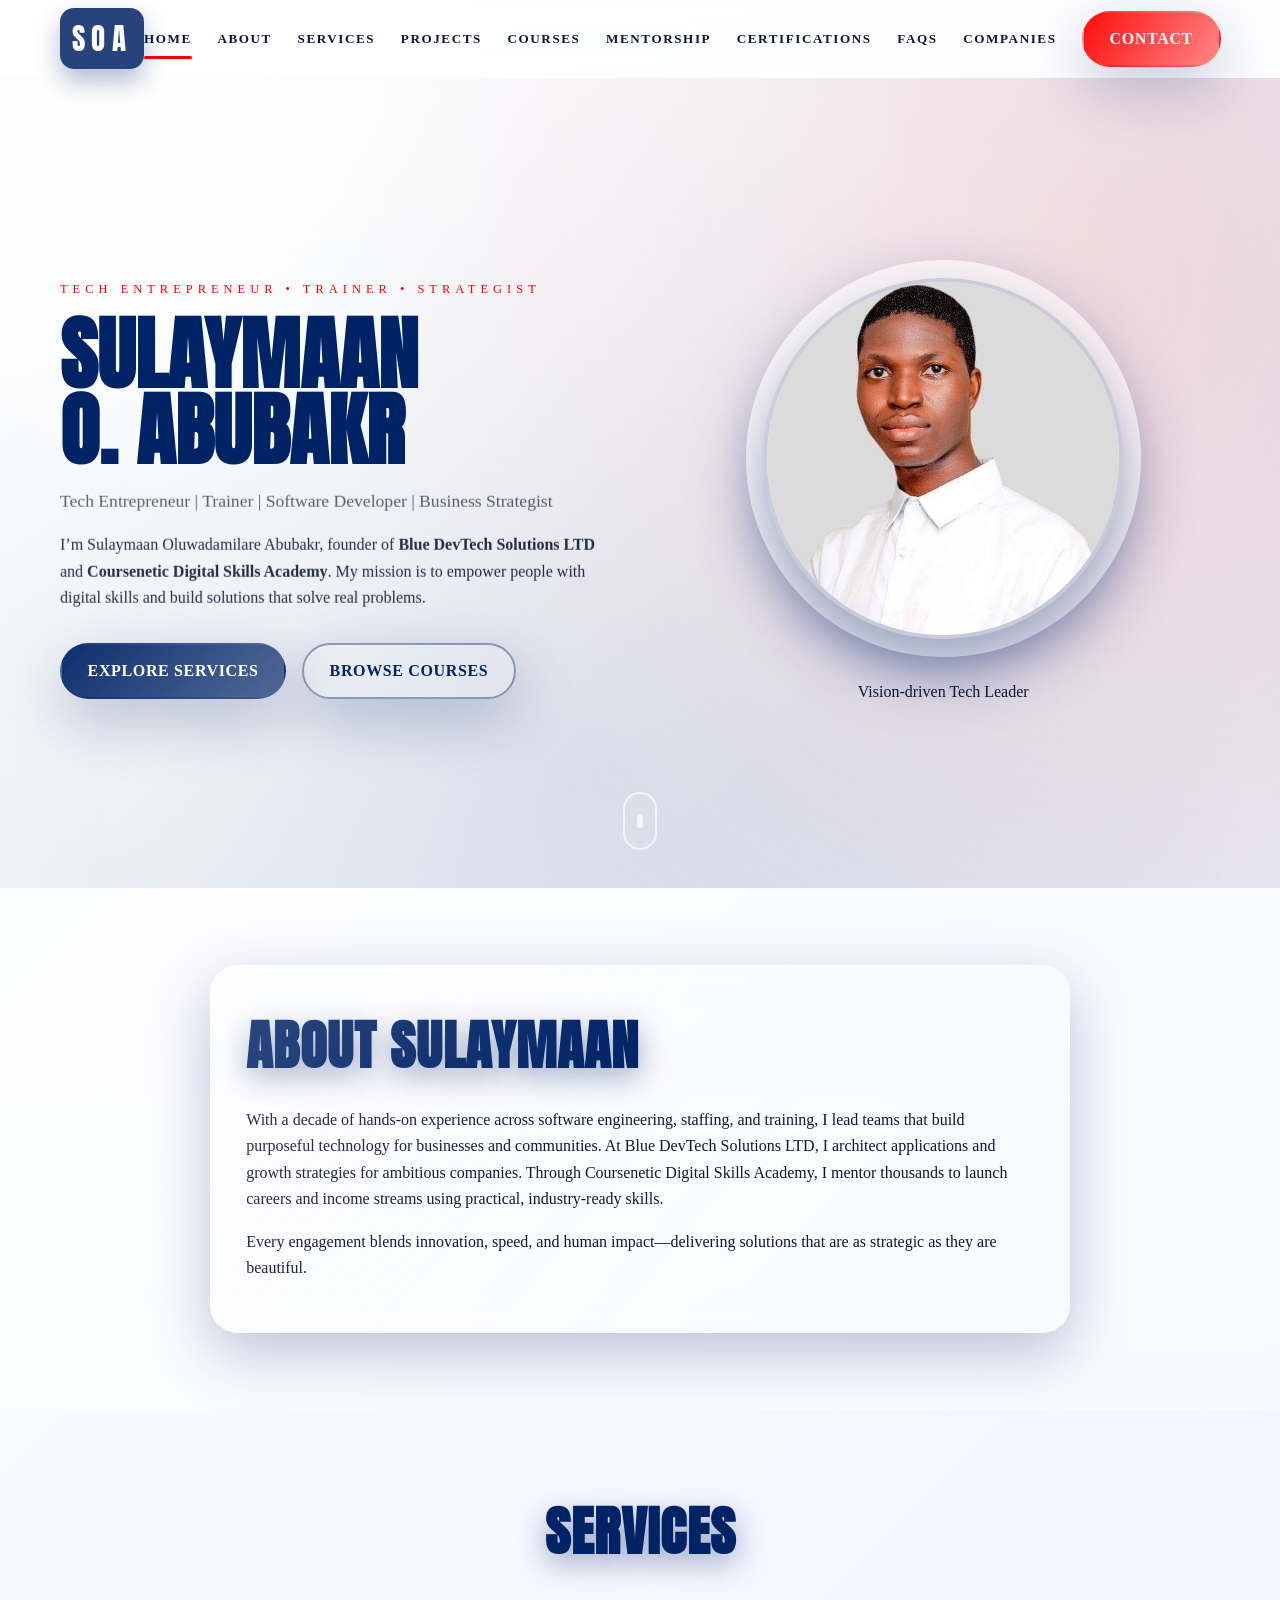
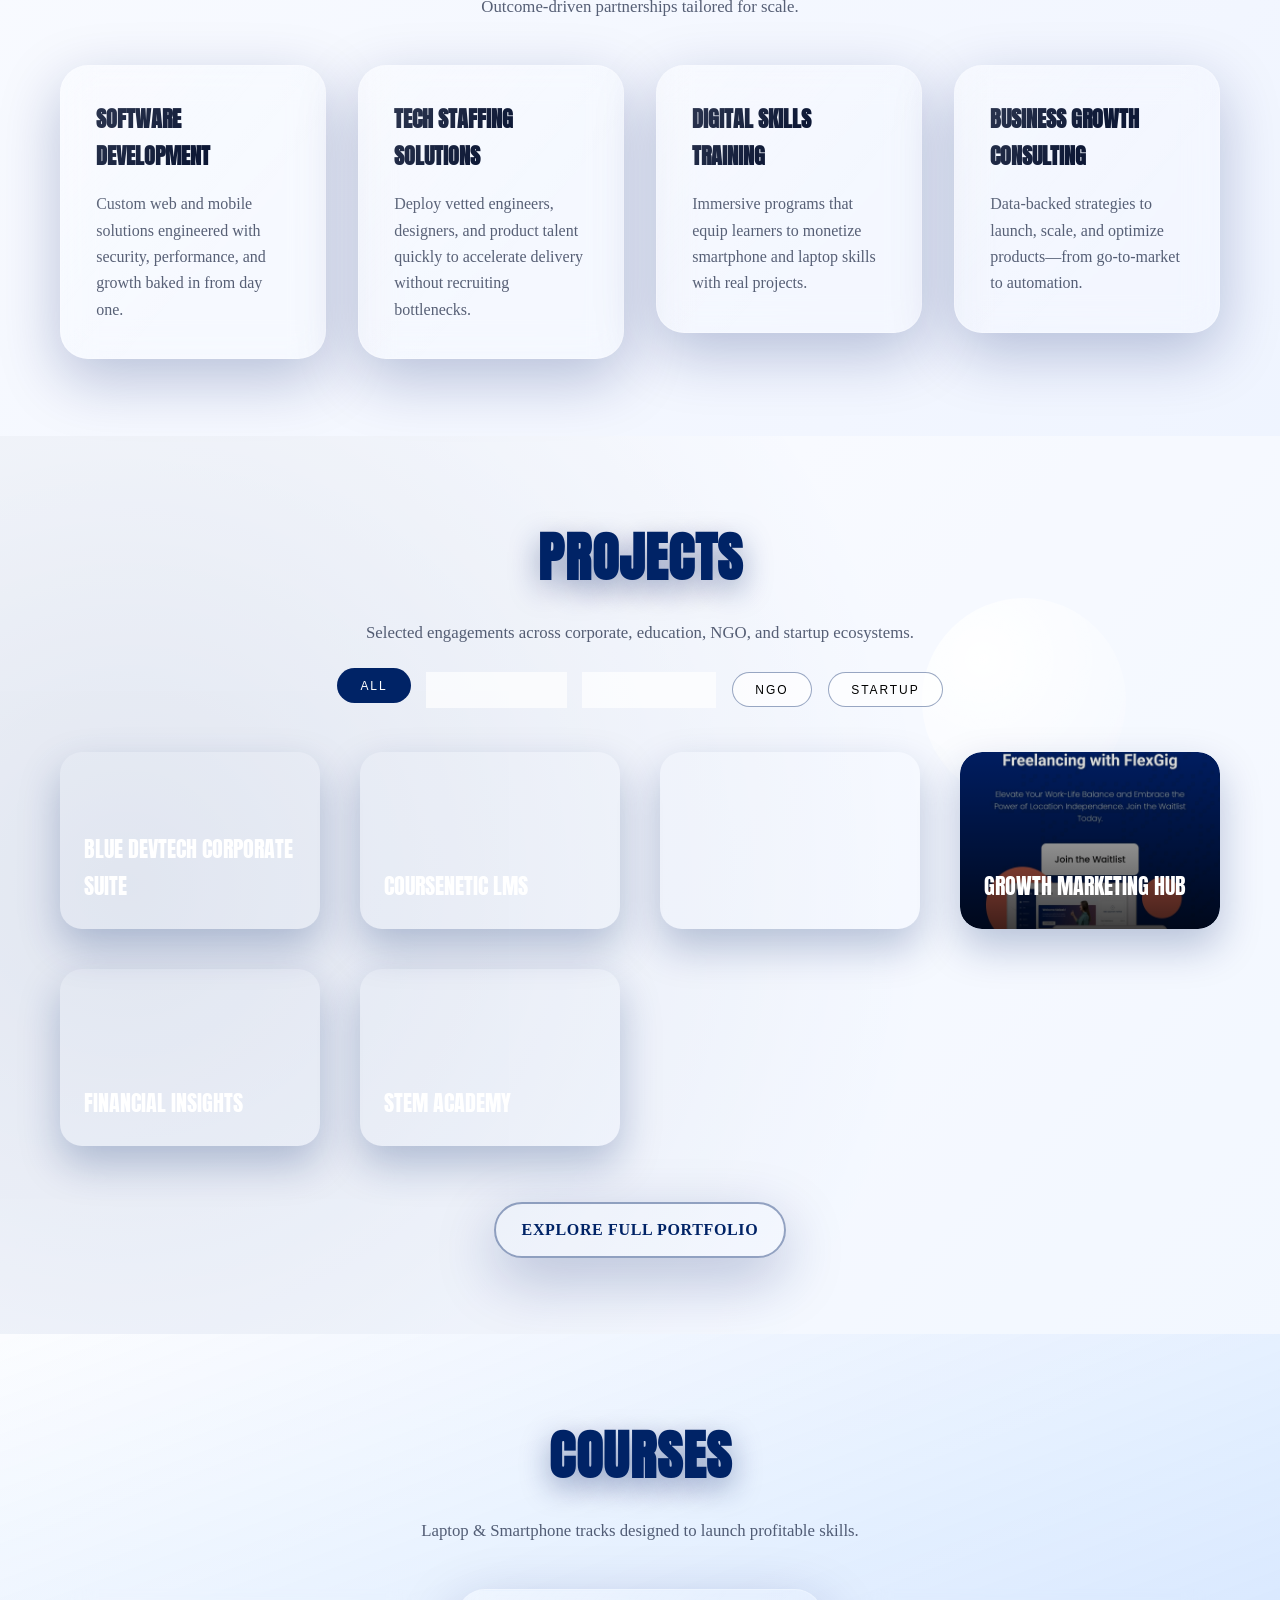
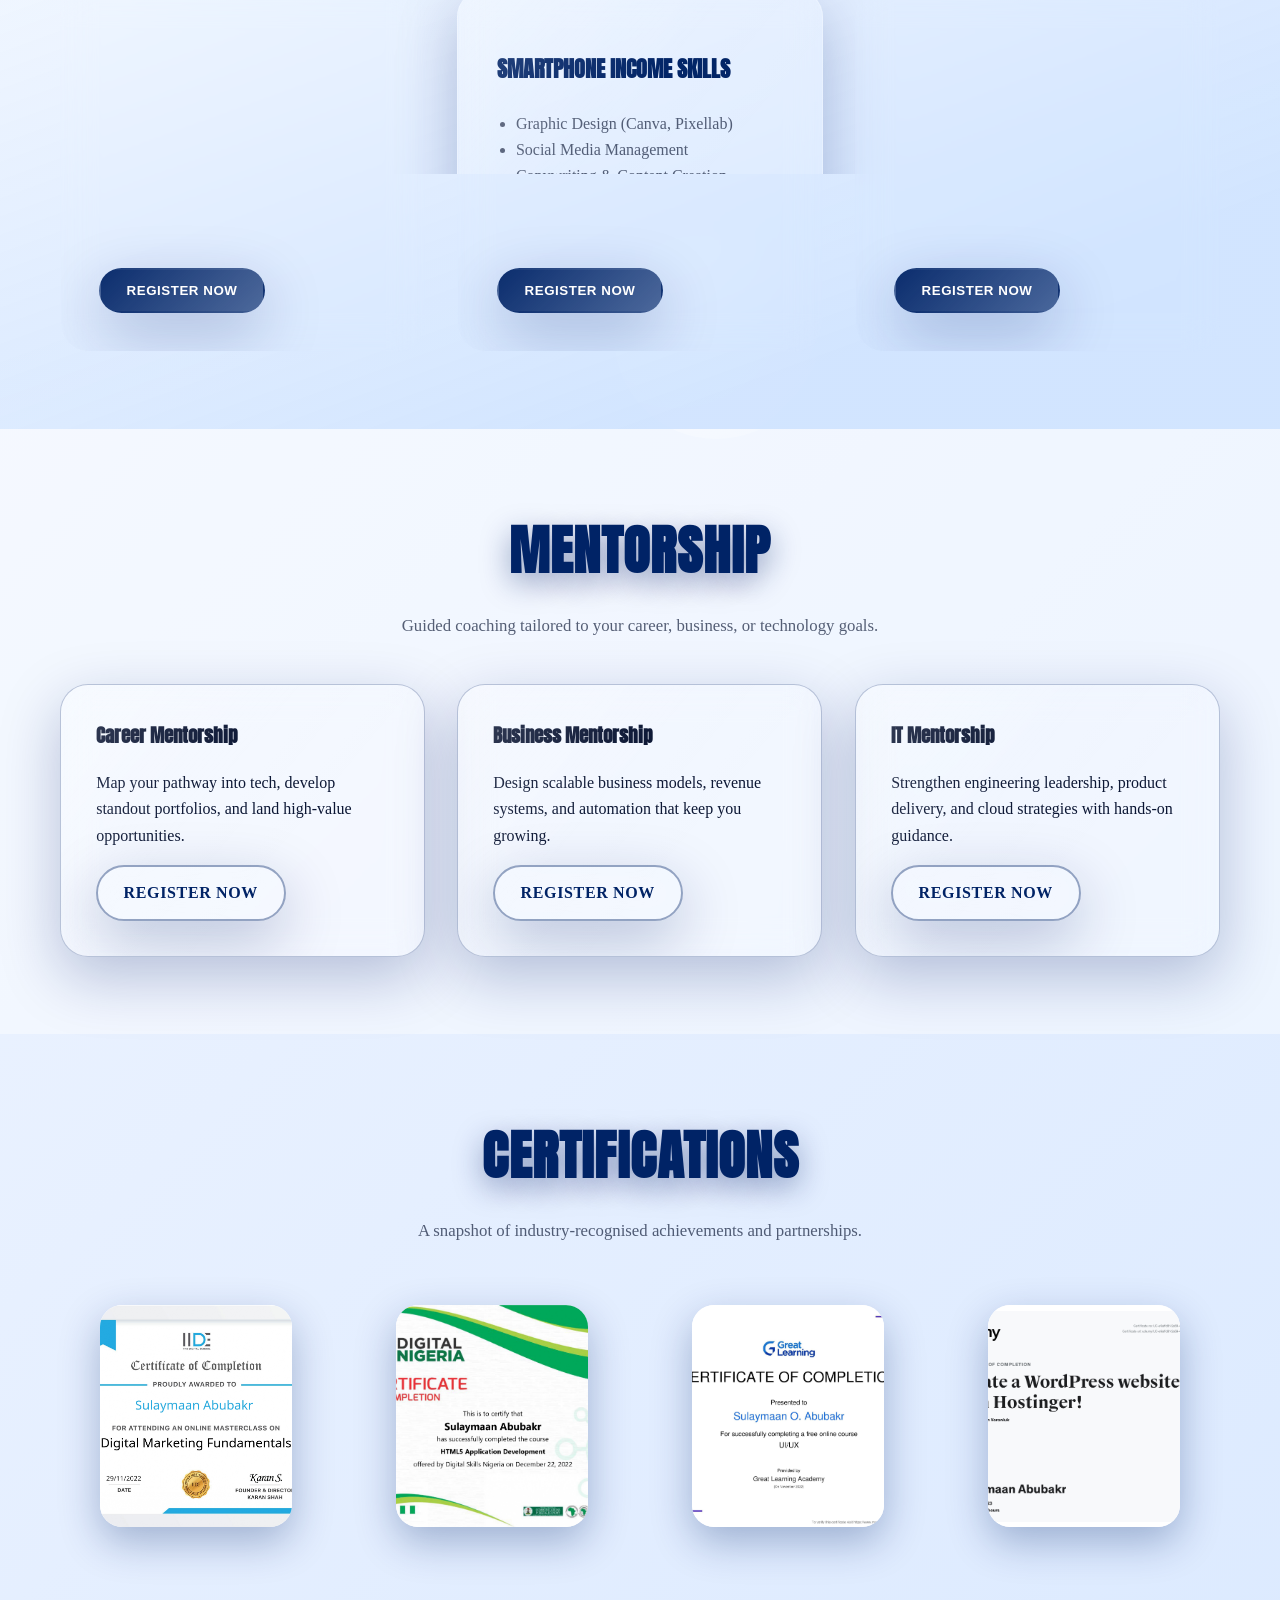
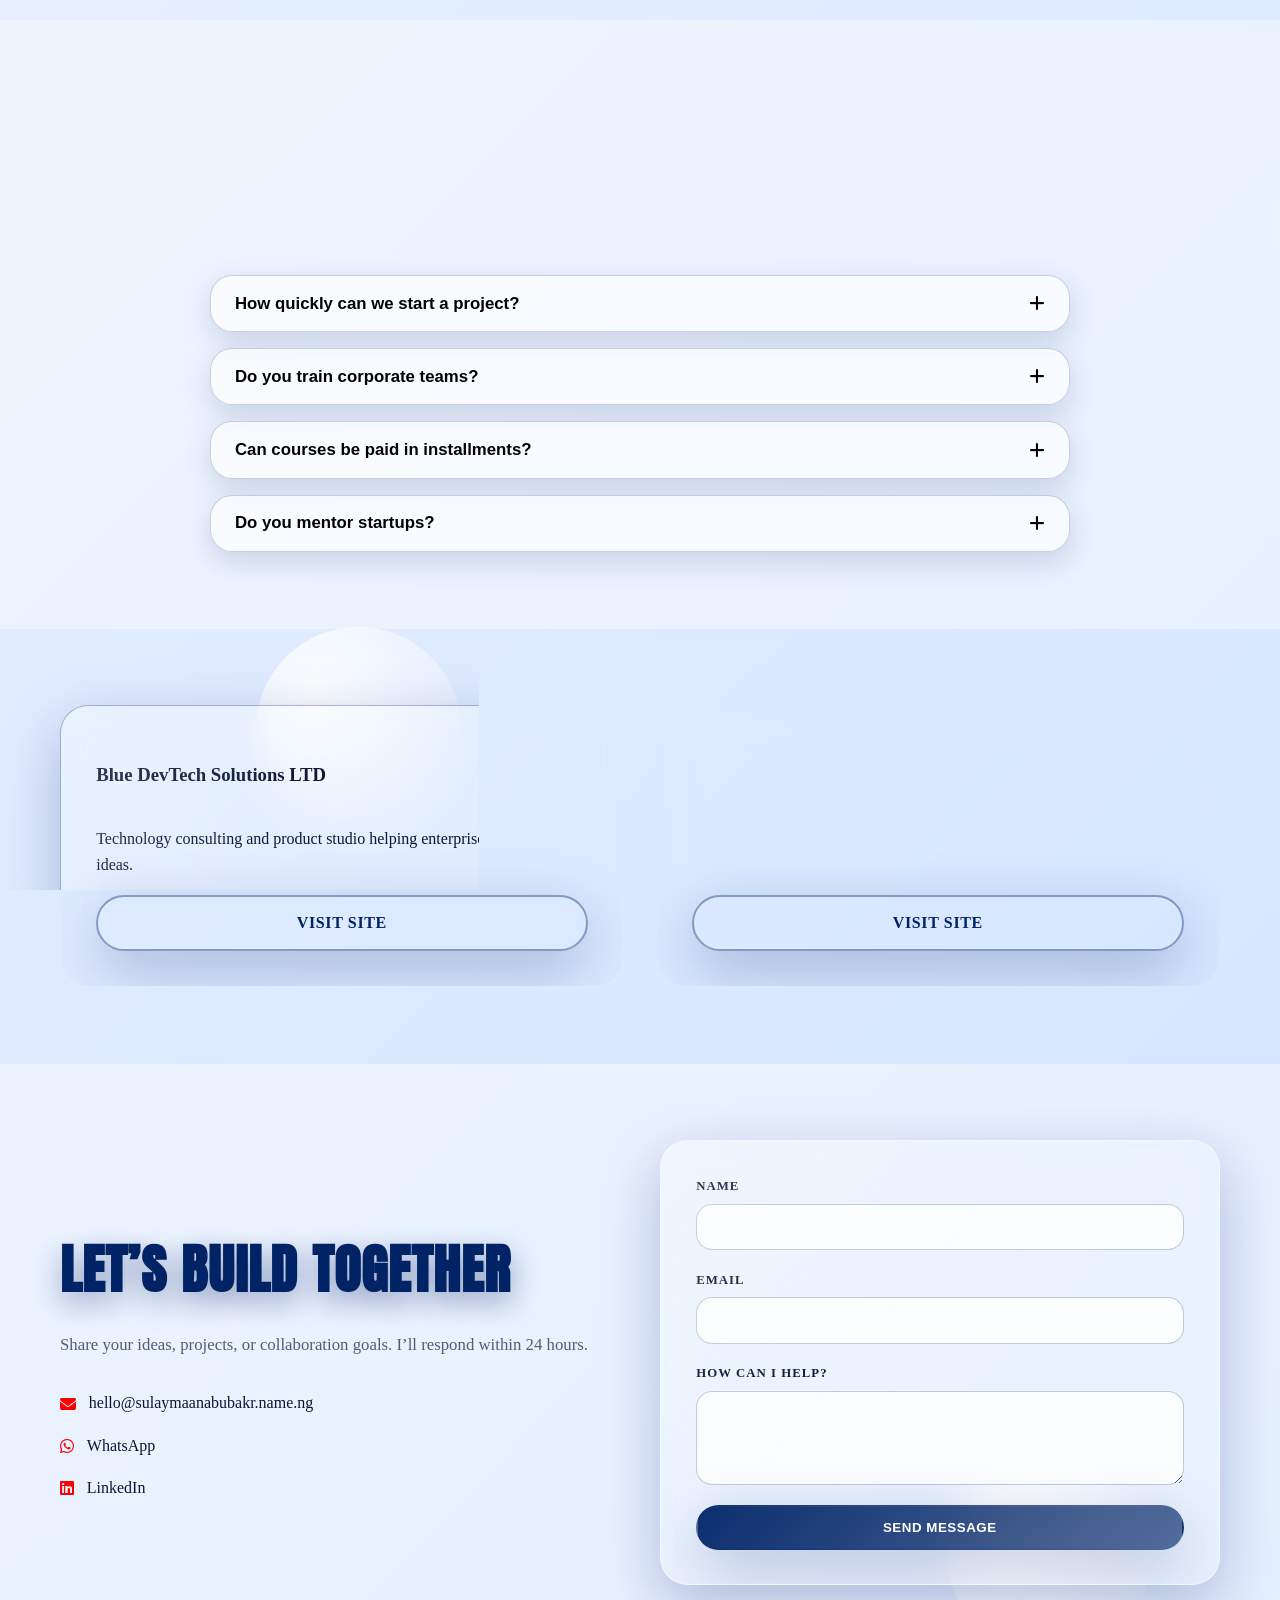
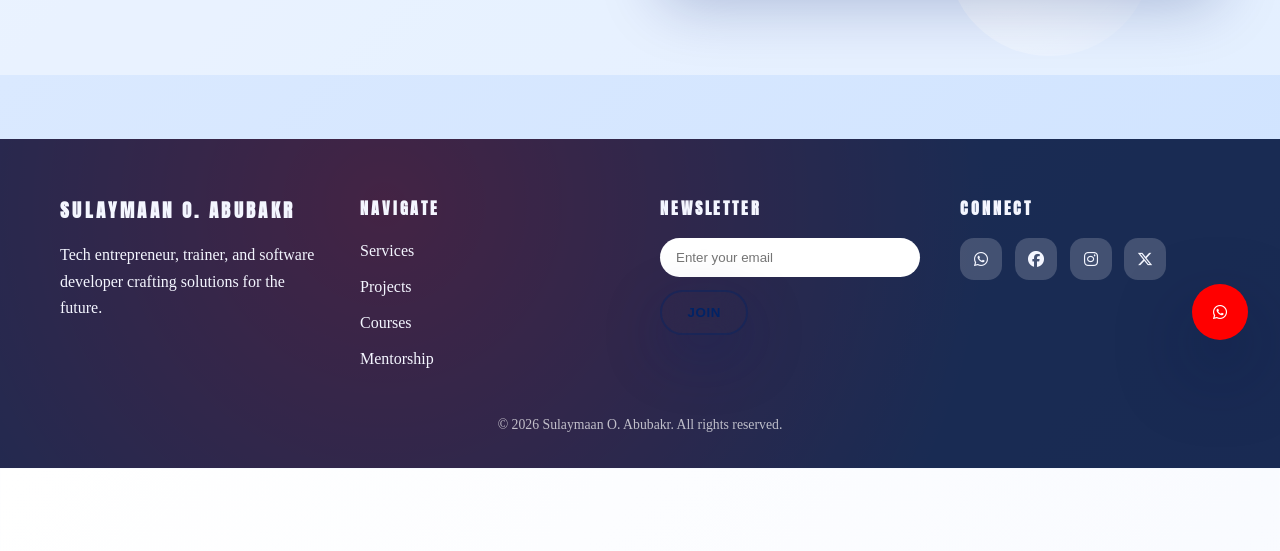
==== commit ecfce88f: "Create 3D animated portfolio experience" ====
--- a/index.html
+++ b/index.html
@@ -1,77 +1,76 @@
-﻿<!DOCTYPE html>
+<!DOCTYPE html>
 <html lang="en">
 <head>
-  <meta charset="utf-8" />
-  <meta name="viewport" content="width=device-width, initial-scale=1" />
-
-  <!-- Title + Description -->
-  <title>Sulaymaan O. Abubakr | Tech Entrepreneur, Trainer & Software Developer</title>
-  <meta name="description" content="Sulaymaan O. Abubakr | Tech Entrepreneur, Trainer, and Software Developer. Founder of Blue DevTech Solutions LTD and Coursenetic Digital Skills Academy. Empowering people with digital skills and building solutions that solve real problems.">
-
-  <!-- Icons -->
-  <link rel="icon" type="image/png" sizes="32x32" href="/images/favicon-32x32.png">
-  <link rel="icon" type="image/png" sizes="16x16" href="/images/favicon-16x16.png">
+  <meta charset="utf-8">
+  <meta name="viewport" content="width=device-width, initial-scale=1">
+  <title>Sulaymaan O. Abubakr | Futuristic 3D Portfolio</title>
+  <meta name="description" content="Official portfolio of Sulaymaan O. Abubakr – Tech Entrepreneur, Trainer, Software Developer, and Business Strategist. Explore services, projects, courses, mentorship, and certifications.">
+  <meta name="author" content="Sulaymaan Oluwadamilare Abubakr">
 
   <!-- Open Graph -->
   <meta property="og:type" content="website">
-  <meta property="og:site_name" content="Sulaymaan O. Abubakr">
   <meta property="og:title" content="Sulaymaan O. Abubakr | Tech Entrepreneur & Trainer">
-  <meta property="og:description" content="Founder of Blue DevTech & Coursenetic. Empowering people with digital skills and building solutions that solve real problems.">
+  <meta property="og:description" content="Empowering people with digital skills and building solutions that solve real problems.">
   <meta property="og:url" content="https://sulaymaanabubakr.name.ng/">
   <meta property="og:image" content="https://sulaymaanabubakr.name.ng/images/og-cover-1200.jpg">
   <meta property="og:image:width" content="1200">
   <meta property="og:image:height" content="1200">
-  <meta property="og:image:alt" content="Sulaymaan O. Abubakr | Tech Entrepreneur & Trainer">
-
-  <!-- Twitter Card -->
+  <meta property="og:site_name" content="Sulaymaan O. Abubakr">
+
+  <!-- Twitter -->
   <meta name="twitter:card" content="summary_large_image">
   <meta name="twitter:title" content="Sulaymaan O. Abubakr | Tech Entrepreneur & Trainer">
-  <meta name="twitter:description" content="Founder of Blue DevTech & Coursenetic. Empowering people with digital skills and building solutions that solve real problems.">
+  <meta name="twitter:description" content="Founder of Blue DevTech Solutions LTD and Coursenetic Digital Skills Academy.">
   <meta name="twitter:image" content="https://sulaymaanabubakr.name.ng/images/og-cover-1200.jpg">
 
-  <!-- Fonts, Icons, CSS -->
+  <link rel="icon" type="image/png" sizes="32x32" href="/images/favicon-32x32.png">
+  <link rel="icon" type="image/png" sizes="16x16" href="/images/favicon-16x16.png">
+  <link rel="preconnect" href="https://fonts.googleapis.com">
   <link rel="preconnect" href="https://fonts.gstatic.com" crossorigin>
-  <link href="https://fonts.googleapis.com/css2?family=Anton&display=swap" rel="stylesheet">
-  <link rel="stylesheet"
-      href="https://cdn.jsdelivr.net/npm/@fortawesome/fontawesome-free@6.5.2/css/all.min.css"
-      crossorigin="anonymous" referrerpolicy="no-referrer">
+  <link href="https://fonts.googleapis.com/css2?family=Anton&family=Georgia:wght@400;500;700&display=swap" rel="stylesheet">
+  <link rel="stylesheet" href="https://cdn.jsdelivr.net/npm/@fortawesome/fontawesome-free@6.5.2/css/all.min.css" crossorigin="anonymous" referrerpolicy="no-referrer">
   <link rel="stylesheet" href="style.css">
 
   <script type="application/ld+json">
-{
-  "@context":"https://schema.org",
-  "@type":"Person",
-  "name":"Sulaymaan O. Abubakr",
-  "jobTitle":"Tech Entrepreneur, Trainer, Software Developer",
-  "url":"https://sulaymaanabubakr.name.ng/",
-  "image":"https://sulaymaanabubakr.name.ng/images/og-cover-1200.jpg",
-  "sameAs":[
-    "https://facebook.com/yourprofile",
-    "https://instagram.com/yourprofile",
-    "https://linkedin.com/in/yourprofile",
-    "https://twitter.com/yourprofile"
-  ],
-  "worksFor":{
-    "@type":"Organization",
-    "name":"Blue DevTech Solutions LTD"
-  },
-  "brand":{
-    "@type":"Brand",
-    "name":"Coursenetic Digital Skills Academy"
+  {
+    "@context": "https://schema.org",
+    "@type": "Person",
+    "name": "Sulaymaan O. Abubakr",
+    "givenName": "Sulaymaan",
+    "familyName": "Abubakr",
+    "jobTitle": "Tech Entrepreneur, Trainer, Software Developer, Business Strategist",
+    "url": "https://sulaymaanabubakr.name.ng/",
+    "image": "https://sulaymaanabubakr.name.ng/images/og-cover-1200.jpg",
+    "sameAs": [
+      "https://www.linkedin.com/in/sulaymaan-abubakr/",
+      "https://www.facebook.com/sulaymaan.abubakr",
+      "https://www.instagram.com/sulaymaan.abubakr",
+      "https://x.com/sulaymaan_abub"
+    ],
+    "worksFor": {
+      "@type": "Organization",
+      "name": "Blue DevTech Solutions LTD",
+      "url": "https://bluedevtech.com"
+    },
+    "brand": {
+      "@type": "Brand",
+      "name": "Coursenetic Digital Skills Academy",
+      "url": "https://coursenetic.com"
+    }
   }
-}
-</script>
+  </script>
 </head>
-<body>
-  <!-- Header / Navigation -->
-  <header class="site-header">
+<body id="top" class="theme-blue">
+  <div class="floating-orbs" aria-hidden="true">
+    <span></span><span></span><span></span><span></span><span></span>
+  </div>
+
+  <header class="site-header" data-tilt data-tilt-glare="true" data-tilt-max="4" data-tilt-speed="400">
     <div class="container nav-bar">
       <a href="#home" class="brand" aria-label="Sulaymaan O. Abubakr">SOA</a>
-
       <button class="nav-toggle" aria-label="Toggle navigation" aria-expanded="false">
-        <span class="bar"></span><span class="bar"></span><span class="bar"></span>
+        <span></span><span></span><span></span>
       </button>
-
       <nav class="site-nav" role="navigation" aria-label="Primary">
         <ul>
           <li><a href="#home" class="nav-link">Home</a></li>
@@ -87,607 +86,431 @@
         </ul>
       </nav>
     </div>
+    <div class="nav-overlay"></div>
   </header>
 
-  <div class="nav-overlay"></div>
-
-  <!-- Hero -->
-  <section id="home" class="section-hero">
-    <div class="container hero-grid">
-      <!-- Left: copy -->
-      <div class="hero-copy reveal">
-        <h1 class="display">Sulaymaan O. Abubakr</h1>
-        <p class="subtitle">Tech Entrepreneur | Trainer | Software Developer | Business Strategist</p>
-        <p class="bio">
-          I am Sulaymaan Oluwadamilare Abubakr, a tech entrepreneur, trainer, and software developer. I am the founder of <strong>Blue DevTech Solutions LTD</strong> and <strong>Coursenetic</strong> Digital Skills Academy. My mission is simple: to empower people with digital skills, build solutions that solve real problems, and create opportunities that last.
-        </p>
-        <div class="hero-actions">
-          <a href="#services" class="btn btn-primary">Explore Services</a>
-          <a href="#courses" class="btn btn-outline">Browse Courses</a>
-        </div>
-      </div>
-
-      <!-- Right: image card -->
-      <figure class="hero-photo reveal">
-        <!-- Replace src with your actual image path -->
-        <img
-          src="images/myphoto.jpg.jpg"
-          alt="Portrait of Sulaymaan O. Abubakr"
-          width="300"
-          height="300"
-          loading="eager"
-          decoding="async"
-        />
-        <figcaption class="visually-hidden">Sulaymaan O. Abubakr</figcaption>
-      </figure>
-    </div>
-
-    <div class="hero-wave" aria-hidden="true"></div>
-  </section>
-
-  <!-- About -->
-  <section id="about" class="section section-alt">
-    <div class="container narrow reveal">
-      <h2 class="section-title">Who I Am</h2>
-      <p>
-        I have ventured across software development, training, staffing, and digital entrepreneurship. At Blue DevTech Solutions LTD, we build applications, websites, and digital solutions while providing staffing for companies that need skilled tech talent.
-        Through Coursenetic, We train individuals in profitable digital skills that help them start earning from their smartphones and laptops. Every business and individual deserves the tools and knowledge to thrive in a digital world - that is what I provide.
-    </div>
-  </section>
-
-  <!-- Services -->
-  <section id="services" class="section">
-    <div class="container reveal">
-      <div class="section-head">
-        <h2 class="section-title">What I Do</h2>
-        <p class="section-sub">Pragmatic solutions aligned to outcomes.</p>
-      </div>
-
-      <div class="grid cards-3">
-        <article class="card service">
-          <h3>Software Development</h3>
-          <p>Websites, apps, and custom systems engineered for scale, security, and speed.</p>
-        </article>
-
-        <article class="card service">
-          <h3>Tech Staffing Solutions</h3>
-          <p>Connecting companies with vetted talent to accelerate delivery and reduce hiring risk.</p>
-        </article>
-
-        <article class="card service">
-          <h3>Digital Skills Training</h3>
-          <p>Through Coursenetic, practical training that gets you earning with real-world projects.</p>
-        </article>
-
-        <article class="card service">
-          <h3>Business Growth Consulting</h3>
-          <p>Strategy, systems, and execution plans that turn traction into sustainable growth.</p>
-        </article>
-      </div>
-    </div>
-  </section>
-
-  <!-- =========================
-     Projects (preview on home)
-     ========================= -->
-<section id="projects" class="section section-alt">
-  <div class="container reveal">
-    <div class="section-head">
-      <h2 class="section-title">Recent Web Projects</h2>
-      <p class="section-sub">Selected client websites engineered for speed, UX, and business outcomes.</p>
-    </div>
-
-    <div class="project-grid">
-      <!-- Card 1 -->
-      <article class="project-card" data-category="Real Estate">
-        <a class="project-link" href="https://askariotcity.com/" target="_blank" rel="noopener">
-          <div class="project-thumb">
-            <img src="images/projects/askariot.png" alt="Real Estate Company" loading="lazy">
-          </div>
-          <div class="project-body">
-            <h3 class="project-title">Askariot City</h3>
-            <p class="project-meta">Real Estate &bull; WordPress Website</p>
-          </div>
-        </a>
-      </article>
-
-      <!-- Card 2 -->
-      <article class="project-card" data-category="Fashion Brand">
-        <a class="project-link" href="https://royalstylesolutions.netlify.app/" target="_blank" rel="noopener">
-          <div class="project-thumb">
-            <img src="images/projects/royalstyle.png" alt="Fashion Brand" loading="lazy">
-          </div>
-          <div class="project-body">
-            <h3 class="project-title">Royal Style Solutions</h3>
-            <p class="project-meta">Fashion Brand &bull; Service Booking Site</p>
-          </div>
-        </a>
-      </article>
-
-      <!-- Card 3 -->
-      <article class="project-card" data-category="Professional Services">
-        <a class="project-link" href="https://roodiyahwrites.netlify.app/" target="_blank" rel="noopener">
-          <div class="project-thumb">
-            <img src="images/projects/roodiyah.png" alt="Ghostwriting" loading="lazy">
-          </div>
-          <div class="project-body">
-            <h3 class="project-title">Roodiyah Writes</h3>
-            <p class="project-meta">Professional Services &bull; Copywriting Portfolio</p>
-          </div>
-        </a>
-      </article>
-
-      <!-- Card 4 -->
-      <article class="project-card" data-category="Kids Education">
-        <a class="project-link" href="https://kidsnurturer.netlify.app/" target="_blank" rel="noopener">
-          <div class="project-thumb">
-            <img src="images/projects/kidsnurturer.png" alt="Kids Education" loading="lazy">
-          </div>
-          <div class="project-body">
-            <h3 class="project-title">Kids Nurturer</h3>
-            <p class="project-meta">Kids Education &bull; Educational Resources</p>
-          </div>
-        </a>
-      </article>
-
-      <!-- Card 5 -->
-      <article class="project-card" data-category="Islamic Education">
-        <a class="project-link" href="https://atonac.netlify.app/" target="_blank" rel="noopener">
-          <div class="project-thumb">
-            <img src="images/projects/atonac.png" alt="Islamic Education" loading="lazy">
-          </div>
-          <div class="project-body">
-            <h3 class="project-title">ATONAC Institute</h3>
-            <p class="project-meta">Islamic Education &bull; Learn Islam</p>
-          </div>
-        </a>
-      </article>
-
-      <!-- Card 6 -->
-      <article class="project-card" data-category="Travel">
-        <a class="project-link" href="https://travel-hotline.com/" target="_blank" rel="noopener">
-          <div class="project-thumb">
-            <img src="images/projects/travel.png" alt="Travel Agency" loading="lazy">
-          </div>
-          <div class="project-body">
-            <h3 class="project-title">Travel Hotline</h3>
-            <p class="project-meta">Travel &bull; Travel Agency</p>
-          </div>
-        </a>
-      </article>
-    </div>
-
-    <div class="cta-inline">
-      <a href="projects.html" class="btn btn-primary">View more</a>
-    </div>
-  </div>
-</section>
-
-
-  <!-- Courses -->
-  <section id="courses" class="section section-alt">
-  <div class="container reveal">
-    <div class="section-head">
-      <h2 class="section-title">Courses You Can Learn</h2>
-      <p class="section-sub">Industry-ready skills with clear, applicable outcomes.</p>
-    </div>
-
-    <!-- Main courses -->
-    <div class="course-grid">
-      <article class="course-card">
-        <h3>Web Design</h3>
-        <p>Craft visually stunning, user-friendly websites.</p>
-      </article>
-      <article class="course-card">
-        <h3>Graphics Design</h3>
-        <p>Design impactful visuals for branding and marketing.</p>
-      </article>
-      <article class="course-card">
-        <h3>Web Development</h3>
-        <p>Learn coding and build dynamic websites.</p>
-      </article>
-      <article class="course-card">
-        <h3>Mobile App Development</h3>
-        <p>Create standout mobile applications.</p>
-      </article>
-      <article class="course-card">
-        <h3>Content Writing</h3>
-        <p>Write engaging content for digital platforms.</p>
-      </article>
-      <article class="course-card">
-        <h3>Copywriting</h3>
-        <p>Master persuasive writing that drives sales.</p>
-      </article>
-      <article class="course-card">
-        <h3>Video Animation & Editing</h3>
-        <p>Produce professional animations and edits.</p>
-      </article>
-      <article class="course-card">
-        <h3>Social Media Management & Marketing</h3>
-        <p>Grow and manage business pages effectively.</p>
-      </article>
-      <article class="course-card">
-        <h3>Ads Success</h3>
-        <p>Learn strategies for high-performing ad campaigns.</p>
-      </article>
-      <article class="course-card">
-        <h3>Mastering AI</h3>
-        <p>Use AI tools like ChatGPT and Canva AI for growth.</p>
-      </article>
-      <article class="course-card">
-        <h3>UI/UX Design</h3>
-        <p>Create user-centric designs for websites and apps.</p>
-      </article>
-      <article class="course-card">
-        <h3>Data Entry</h3>
-        <p>Gain accuracy in managing and processing data.</p>
-      </article>
-      <article class="course-card">
-        <h3>Office Suite / Google Workspace</h3>
-        <p>Master essential productivity tools.</p>
-      </article>
-    </div>
-
-    <h2 class="section-title smartphone-title">Exclusive Smartphone-Friendly Courses</h2>
-
-<div class="mini-course-grid">
-  <article class="mini-card">
-    <h4>Graphic Design</h4>
-    <p>Canva, Pixellab</p>
-  </article>
-
-  <article class="mini-card">
-    <h4>Video Animation & Editing</h4>
-    <p>CapCut, Alight Motion, InShot</p>
-  </article>
-
-  <article class="mini-card">
-    <h4>Social Media Management</h4>
-    <p>Facebook, Instagram, TikTok</p>
-  </article>
-
-  <article class="mini-card">
-    <h4>Content Writing</h4>
-    <p>Blogs, articles, social posts</p>
-  </article>
-
-  <article class="mini-card">
-    <h4>Copywriting</h4>
-    <p>Ads, emails, product descriptions</p>
-  </article>
-
-  <article class="mini-card">
-    <h4>Artificial Intelligence</h4>
-    <p>AI-powered productivity</p>
-  </article>
-
-  <article class="mini-card">
-    <h4>Ghostwriting</h4>
-    <p>Books, blogs, client articles</p>
-  </article>
-</div>
-
-    <div class="cta-inline">
-      <a class="btn btn-primary buy-btn" href="register-course.html">
-  Register Now
-</a>
-    </div>
-  </div>
-</section>
-
-
-  <!-- Mentorship -->
-  <section id="mentorship" class="section">
-    <div class="container reveal">
-      <div class="section-head">
-        <h2 class="section-title">Exclusive Mentorship</h2>
-        <p class="section-sub">Clarity, accountability, and momentum.</p>
-      </div>
-
-      <div class="grid cards-3">
-        <article class="card">
-          <h3>Career Mentorship</h3>
-          <p>Guidance for professional growth with roadmaps, reviews, and milestones.</p>
-        </article>
-
-        <article class="card">
-          <h3>Business Mentorship</h3>
-          <p>Strategies to scale, pricing models, and systems that actually stick.</p>
-        </article>
-
-        <article class="card">
-          <h3>IT Mentorship</h3>
-          <p>Tailored support to navigate tech challenges and choose the right stack.</p>
-        </article>
-      </div>
-
-      <div class="cta-inline" style="margin-top:1rem;">
-  <a class="btn btn-primary btn-lg" href="register-mentorship.html">
-    Register Now
-  </a>
-</div>
-    </div>
-  </section>
-
-  <section id="certifications" class="section">
-  <div class="container reveal">
-    <div class="section-head">
-      <h2 class="section-title">Certifications</h2>
-      <p class="section-sub">A selection of verified credentials.</p>
-    </div>
-
-    <div class="cert-gallery">
-      <!-- 1 -->
-      <figure class="cert-item">
-        <a href="images/certs/udemy.jpg" target="_blank" rel="noopener">
-          <img src="images/certs/udemy.jpg" alt="Udemy: Create a WordPress website with Hostinger certificate">
-        </a>
-        <figcaption>
-          <h3>Create a WordPress Website with Hostinger</h3>
-          <p class="meta">Udemy &bull; Issued Jan 2023</p>
-          <a class="btn-link" target="_blank" rel="noopener"
-             href="https://www.udemy.com/certificate/UC-e9affd81-2a59-4338-84db-ed38a27e25f2/?utm_source=sendgrid.com&utm_medium=email&utm_campaign=email">View Credential</a>
-        </figcaption>
-      </figure>
-
-      <!-- 2 -->
-      <figure class="cert-item">
-        <a href="images/certs/html5.jpg" target="_blank" rel="noopener">
-          <img src="images/certs/html5.jpg" alt="Microsoft: HTML5 Application Development Fundamentals certificate">
-        </a>
-        <figcaption>
-          <h3>HTML5 Application Development Fundamentals</h3>
-          <p class="meta">Microsoft &bull; Issued Dec 2022</p>
-          <a class="btn-link" target="_blank" rel="noopener" href="https://drive.google.com/file/d/14PwkNVSyoRvHSWTcdwV-hAOi0_7tMLbF/view?usp=drivesdk">View Credential</a>
-        </figcaption>
-      </figure>
-
-      <!-- 3 -->
-      <figure class="cert-item">
-        <a href="images/certs/digital.jpg" target="_blank" rel="noopener">
-          <img src="images/certs/digital.jpg" alt="IIDE: Digital Marketing certificate">
-        </a>
-        <figcaption>
-          <h3>Digital Marketing</h3>
-          <p class="meta">IIDE - The Digital School &bull; Issued Nov 2022</p>
-          <a class="btn-link" target="_blank" rel="noopener" href="https://drive.google.com/file/d/1jI8Nn17YB9ogymteuoWrITyHw0BDye1P/view?usp=drivesdk">View Credential</a>
-        </figcaption>
-      </figure>
-
-      <!-- 4 -->
-      <figure class="cert-item">
-        <a href="images/certs/transforming.jpg" target="_blank" rel="noopener">
-          <img src="images/certs/transforming.jpg" alt="Mastercard Foundation: Transforming Nigerian Youths Program certificate">
-        </a>
-        <figcaption>
-          <h3>Transforming Nigerian Youths Program</h3>
-          <p class="meta">Mastercard Foundation &bull; Issued Nov 2022</p>
-          <a class="btn-link" target="_blank" rel="noopener" href="https://drive.google.com/file/d/1WATrAhCPmc2t2hyTQJBC0X1EOGWCUeFv/view?usp=drivesdk">View Credential</a>
-        </figcaption>
-      </figure>
-
-      <!-- 5 -->
-      <figure class="cert-item">
-        <a href="images/certs/uiux.jpg" target="_blank" rel="noopener">
-          <img src="images/certs/uiux.jpg" alt="Great Learning: UI/UX Design certificate">
-        </a>
-        <figcaption>
-          <h3>UI/UX Design</h3>
-          <p class="meta">Great Learning &bull; Issued Nov 2022</p>
-          <a class="btn-link" target="_blank" rel="noopener" href="https://olympus.mygreatlearning.com/courses/55928/certificate">View Credential</a>
-        </figcaption>
-      </figure>
-    </div>
-  </div>
-</section>
-
-<section id="faqs" class="section section-alt">
-  <div class="container reveal">
-    <div class="section-head">
-      <h2 class="section-title">Frequently Asked Questions</h2>
-      <p class="section-sub">Quick answers about courses, mentorship, payments, and support.</p>
-    </div>
-
-    <div class="faq-list">
-      <details>
-        <summary>How do I enroll for a course?</summary>
-        <p>Go to <strong>Courses</strong>, <strong>Register Now</strong>, pick your device type, select a course, and pay securely via Paystack. You'll get a confirmation and a WhatsApp handoff.</p>
-      </details>
-
-      <details>
-        <summary>Which courses are smartphone-friendly?</summary>
-        <p>Graphic Design (Canva, Pixellab), Video Editing (CapCut, Alight Motion, InShot), Social Media Management, Content Writing, Copywriting, AI Productivity, and Ghostwriting.</p>
-      </details>
-
-      <details>
-        <summary>Do I get a certificate after completing a course?</summary>
-        <p>Yes, students receive a digital certificate and practical project evaluation.</p>
-      </details>
-
-      <details>
-        <summary>How long does mentorship run?</summary>
-        <p>Mentorship is flexible (e.g., 4-12 weeks). Pick a duration on the registration page and we'll tailor it to your goals.</p>
-      </details>
-
-      <details>
-        <summary>Can I pay in installments?</summary>
-        <p>Installments is available for select programs such as web development, app development and UI/UX design. You can choose the option when registering.</p>
-      </details>
-
-      <details>
-        <summary>What payment methods do you accept?</summary>
-        <p>Paystack supports Cards, Bank Transfer, USSD, and more (based on availability).</p>
-      </details>
-
-      <details>
-        <summary>Will I need a laptop?</summary>
-        <p>Many courses are smartphone-friendly. Advanced development and design courses are best on a laptop.</p>
-      </details>
-
-      <details>
-        <summary>What if I miss a session?</summary>
-        <p>We will reschedule where possible. You'll also get guidance and materials to catch up.</p>
-      </details>
-
-      <details>
-        <summary>Do you offer refunds?</summary>
-        <p>Refunds are considered on a case-by-case basis before a program starts. After access is granted, refunds generally aren't available.</p>
-      </details>
-
-      <details>
-        <summary>How can I contact support?</summary>
-        <p>Use the <strong>Let's Build Together</strong> form or message me on <a href="https://wa.me/2349161315810" target="_blank" rel="noopener">WhatsApp</a>.</p>
-      </details>
-    </div>
-  </div>
-</section>
-
-  <!-- Companies -->
-  <section id="companies" class="section section-alt">
-    <div class="container reveal">
-      <div class="section-head">
-        <h2 class="section-title">My Companies</h2>
-      </div>
-
-      <div class="grid two-col">
-        <article class="company">
-          <h3>Blue DevTech Solutions LTD</h3>
-          <p>Software development & staffing company delivering modern applications and aligning talent to business goals.</p>
-        </article>
-
-        <article class="company">
-          <h3>Coursenetic Digital Skills Academy</h3>
-          <p>Training individuals in high-paying, marketable skills with hands-on, outcomes-first learning.</p>
-        </article>
-      </div>
-    </div>
-  </section>
-
-  <!-- Call to Action -->
-<section id="cta" class="section-cta">
-  <div class="container reveal">
-    <h2 class="section-title">Let's Build Together</h2>
-    <p class="cta-copy">
-      Whether you want to learn profitable skills, grow your business, or find tech talent, I have solutions for you.
-
-    <!-- Contact / Build Form -->
-    <form name="build-together"
-      method="POST"
-      data-netlify="true"
-      netlify-honeypot="bot-field"
-      action="/thanks.html"
-      class="enroll-form">
-
-  <!-- Netlify needs these -->
-  <input type="hidden" name="form-name" value="build-together">
-  <p class="visually-hidden">
-    <label>Don't fill this out: <input name="bot-field"></label>
-
-  <!-- your fields stay the same -->
-  <div class="grid two-col">
-    <div>
-      <label class="form-label">Full Name</label>
-      <input class="form-input" type="text" name="name" required>
-    </div>
-    <div>
-      <label class="form-label">Email</label>
-      <input class="form-input" type="email" name="email" required>
-    </div>
-  </div>
-
-  <div class="grid two-col">
-    <div>
-      <label class="form-label">Phone / WhatsApp</label>
-      <input class="form-input" type="text" name="phone">
-    </div>
-    <div>
-      <label class="form-label">Service Interest</label>
-      <select class="form-input" name="service" required>
-        <option value="">-- Select One --</option>
-        <option>Courses</option>
-        <option>Mentorship</option>
-        <option>Software Development</option>
-        <option>Staffing Solutions</option>
-        <option>Business Consulting</option>
-        <option>Other</option>
-      </select>
-    </div>
-  </div>
-
-  <label class="form-label">Message</label>
-  <textarea class="form-input" name="message" rows="5" placeholder="Tell me what you need..."></textarea>
-
-  <div class="cta-inline" style="margin-top:1rem;">
-    <button type="submit" class="btn btn-lg">Submit</button>
-  </div>
-
-  <p class="fine-print">You'll get a confirmation email once I receive your message.</p>
-</form>
-  </div>
-</section>
-
-  <!-- Footer / Contact -->
-  <footer id="contact" class="site-footer">
+  <main>
+    <section id="home" class="section section-hero">
+      <div class="hero-backdrop" aria-hidden="true"></div>
+      <div class="container hero-grid" data-depth>
+        <div class="hero-copy reveal" data-3d>
+          <p class="eyebrow">Tech Entrepreneur • Trainer • Strategist</p>
+          <h1 class="display" data-hover-3d>
+            <span class="display-line">Sulaymaan</span>
+            <span class="display-line">O. Abubakr</span>
+          </h1>
+          <p class="subtitle">Tech Entrepreneur | Trainer | Software Developer | Business Strategist</p>
+          <p class="bio">
+            I’m Sulaymaan Oluwadamilare Abubakr, founder of <strong>Blue DevTech Solutions LTD</strong> and <strong>Coursenetic Digital Skills Academy</strong>. My mission is to empower people with digital skills and build solutions that solve real problems.
+          </p>
+          <div class="hero-actions">
+            <a href="#services" class="btn btn-primary">Explore Services</a>
+            <a href="#courses" class="btn btn-outline">Browse Courses</a>
+          </div>
+        </div>
+        <figure class="hero-portrait reveal" data-3d>
+          <div class="portrait-frame">
+            <img src="images/myphoto.jpg.jpg" alt="Portrait of Sulaymaan O. Abubakr" width="360" height="360" loading="eager" decoding="async">
+          </div>
+          <figcaption>Vision-driven Tech Leader</figcaption>
+        </figure>
+      </div>
+      <a href="#services" class="scroll-indicator" aria-label="Scroll to services">
+        <span class="scroll-wheel"></span>
+      </a>
+    </section>
+
+    <section id="about" class="section section-about">
+      <div class="container narrow">
+        <div class="glass-card reveal" data-3d>
+          <h2 class="section-title">About Sulaymaan</h2>
+          <p>
+            With a decade of hands-on experience across software engineering, staffing, and training, I lead teams that build purposeful technology for businesses and communities. At Blue DevTech Solutions LTD, I architect applications and growth strategies for ambitious companies. Through Coursenetic Digital Skills Academy, I mentor thousands to launch careers and income streams using practical, industry-ready skills.
+          </p>
+          <p>
+            Every engagement blends innovation, speed, and human impact—delivering solutions that are as strategic as they are beautiful.
+          </p>
+        </div>
+      </div>
+    </section>
+
+    <section id="services" class="section section-services">
+      <div class="container">
+        <div class="section-head reveal">
+          <h2 class="section-title">Services</h2>
+          <p class="section-sub">Outcome-driven partnerships tailored for scale.</p>
+        </div>
+        <div class="grid services-grid">
+          <article class="service-card tilt" data-aos>
+            <div class="card-inner">
+              <h3>Software Development</h3>
+              <p>Custom web and mobile solutions engineered with security, performance, and growth baked in from day one.</p>
+            </div>
+          </article>
+          <article class="service-card tilt" data-aos>
+            <div class="card-inner">
+              <h3>Tech Staffing Solutions</h3>
+              <p>Deploy vetted engineers, designers, and product talent quickly to accelerate delivery without recruiting bottlenecks.</p>
+            </div>
+          </article>
+          <article class="service-card tilt" data-aos>
+            <div class="card-inner">
+              <h3>Digital Skills Training</h3>
+              <p>Immersive programs that equip learners to monetize smartphone and laptop skills with real projects.</p>
+            </div>
+          </article>
+          <article class="service-card tilt" data-aos>
+            <div class="card-inner">
+              <h3>Business Growth Consulting</h3>
+              <p>Data-backed strategies to launch, scale, and optimize products—from go-to-market to automation.</p>
+            </div>
+          </article>
+        </div>
+      </div>
+    </section>
+
+    <section id="projects" class="section section-projects">
+      <div class="container">
+        <div class="section-head reveal">
+          <h2 class="section-title">Projects</h2>
+          <p class="section-sub">Selected engagements across corporate, education, NGO, and startup ecosystems.</p>
+          <div class="project-filters" role="tablist">
+            <button class="pill active" data-filter="all" role="tab">All</button>
+            <button class="pill" data-filter="corporate" role="tab">Corporate</button>
+            <button class="pill" data-filter="education" role="tab">Education</button>
+            <button class="pill" data-filter="ngo" role="tab">NGO</button>
+            <button class="pill" data-filter="startup" role="tab">Startup</button>
+          </div>
+        </div>
+        <div class="projects-grid" id="projectGrid">
+          <article class="project-card" data-category="corporate">
+            <div class="project-inner">
+              <div class="project-face project-front" style="background-image:url('images/projects/askariot.png');">
+                <span class="project-title">Blue DevTech Corporate Suite</span>
+              </div>
+              <div class="project-face project-back">
+                <h3>Blue DevTech Corporate Suite</h3>
+                <p>Enterprise resource planning system for cross-border teams.</p>
+                <a href="https://bluedevtech.com" class="project-link" target="_blank" rel="noopener">View Project</a>
+              </div>
+            </div>
+          </article>
+          <article class="project-card" data-category="education">
+            <div class="project-inner">
+              <div class="project-face project-front" style="background-image:url('images/projects/empylo.jpg');">
+                <span class="project-title">Coursenetic LMS</span>
+              </div>
+              <div class="project-face project-back">
+                <h3>Coursenetic Digital LMS</h3>
+                <p>Immersive learning platform powering thousands of students.</p>
+                <a href="https://coursenetic.com" class="project-link" target="_blank" rel="noopener">View Project</a>
+              </div>
+            </div>
+          </article>
+          <article class="project-card" data-category="ngo">
+            <div class="project-inner">
+              <div class="project-face project-front" style="background-image:url('images/projects/kidsnurturer.png');">
+                <span class="project-title">NGO Impact Tracker</span>
+              </div>
+              <div class="project-face project-back">
+                <h3>Impact Accelerator</h3>
+                <p>Analytics dashboards for tracking donor-funded programs.</p>
+                <a href="https://example.com" class="project-link" target="_blank" rel="noopener">View Project</a>
+              </div>
+            </div>
+          </article>
+          <article class="project-card" data-category="startup">
+            <div class="project-inner">
+              <div class="project-face project-front" style="background-image:url('images/projects/flexgig.jpg');">
+                <span class="project-title">Growth Marketing Hub</span>
+              </div>
+              <div class="project-face project-back">
+                <h3>Growth Marketing Hub</h3>
+                <p>Automation stack for high-velocity startup teams.</p>
+                <a href="https://example.com" class="project-link" target="_blank" rel="noopener">View Project</a>
+              </div>
+            </div>
+          </article>
+          <article class="project-card" data-category="corporate">
+            <div class="project-inner">
+              <div class="project-face project-front" style="background-image:url('images/projects/royalstyle.png');">
+                <span class="project-title">Financial Insights</span>
+              </div>
+              <div class="project-face project-back">
+                <h3>Financial Insights Dashboard</h3>
+                <p>Realtime KPIs and automation for finance teams.</p>
+                <a href="https://example.com" class="project-link" target="_blank" rel="noopener">View Project</a>
+              </div>
+            </div>
+          </article>
+          <article class="project-card" data-category="education">
+            <div class="project-inner">
+              <div class="project-face project-front" style="background-image:url('images/projects/travel.png');">
+                <span class="project-title">STEM Academy</span>
+              </div>
+              <div class="project-face project-back">
+                <h3>STEM Academy</h3>
+                <p>E-learning solution combining mentorship and certification.</p>
+                <a href="https://example.com" class="project-link" target="_blank" rel="noopener">View Project</a>
+              </div>
+            </div>
+          </article>
+        </div>
+        <div class="projects-cta reveal">
+          <a class="btn btn-outline" href="/projects.html">Explore Full Portfolio</a>
+        </div>
+      </div>
+    </section>
+
+    <section id="courses" class="section section-courses">
+      <div class="container">
+        <div class="section-head reveal">
+          <h2 class="section-title">Courses</h2>
+          <p class="section-sub">Laptop &amp; Smartphone tracks designed to launch profitable skills.</p>
+        </div>
+        <div class="grid courses-grid">
+          <article class="course-card" data-device="laptop">
+            <h3>Laptop Mastery Tracks</h3>
+            <ul>
+              <li>Web Development</li>
+              <li>UI/UX Design</li>
+              <li>Mobile App Development</li>
+              <li>Graphics Design</li>
+              <li>Data Entry &amp; Automation</li>
+            </ul>
+            <button class="btn btn-primary" data-link="/register-course.html">Register Now</button>
+          </article>
+          <article class="course-card" data-device="smartphone">
+            <h3>Smartphone Income Skills</h3>
+            <ul>
+              <li>Graphic Design (Canva, Pixellab)</li>
+              <li>Social Media Management</li>
+              <li>Copywriting &amp; Content Creation</li>
+              <li>Video Editing &amp; Animation</li>
+              <li>AI Productivity Workflows</li>
+            </ul>
+            <button class="btn btn-primary" data-link="/register-course.html">Register Now</button>
+          </article>
+          <article class="course-card" data-device="hybrid">
+            <h3>Career Accelerator Workshops</h3>
+            <ul>
+              <li>Personal Branding</li>
+              <li>Growth Marketing</li>
+              <li>Business Launchpad</li>
+              <li>Leadership for Tech Teams</li>
+            </ul>
+            <button class="btn btn-primary" data-link="/register-course.html">Register Now</button>
+          </article>
+        </div>
+      </div>
+    </section>
+
+    <section id="mentorship" class="section section-mentorship">
+      <div class="container">
+        <div class="section-head reveal">
+          <h2 class="section-title">Mentorship</h2>
+          <p class="section-sub">Guided coaching tailored to your career, business, or technology goals.</p>
+        </div>
+        <div class="grid mentorship-grid">
+          <article class="mentorship-card reveal">
+            <h3>Career Mentorship</h3>
+            <p>Map your pathway into tech, develop standout portfolios, and land high-value opportunities.</p>
+            <a class="btn btn-outline" href="/register-mentorship.html">Register Now</a>
+          </article>
+          <article class="mentorship-card reveal">
+            <h3>Business Mentorship</h3>
+            <p>Design scalable business models, revenue systems, and automation that keep you growing.</p>
+            <a class="btn btn-outline" href="/register-mentorship.html">Register Now</a>
+          </article>
+          <article class="mentorship-card reveal">
+            <h3>IT Mentorship</h3>
+            <p>Strengthen engineering leadership, product delivery, and cloud strategies with hands-on guidance.</p>
+            <a class="btn btn-outline" href="/register-mentorship.html">Register Now</a>
+          </article>
+        </div>
+      </div>
+    </section>
+
+    <section id="certifications" class="section section-certifications">
+      <div class="container">
+        <div class="section-head reveal">
+          <h2 class="section-title">Certifications</h2>
+          <p class="section-sub">A snapshot of industry-recognised achievements and partnerships.</p>
+        </div>
+        <div class="cert-grid">
+          <figure class="cert-card" tabindex="0">
+            <img src="images/certs/digital.jpg" alt="Google Digital Skills certification" loading="lazy">
+            <figcaption>Google Digital Skills Mentor</figcaption>
+          </figure>
+          <figure class="cert-card" tabindex="0">
+            <img src="images/certs/html5.jpg" alt="HTML5 Application Development certificate" loading="lazy">
+            <figcaption>HTML5 App Development Certified</figcaption>
+          </figure>
+          <figure class="cert-card" tabindex="0">
+            <img src="images/certs/uiux.jpg" alt="UI/UX Design certificate" loading="lazy">
+            <figcaption>Certified UI/UX Design Instructor</figcaption>
+          </figure>
+          <figure class="cert-card" tabindex="0">
+            <img src="images/certs/udemy.jpg" alt="Udemy Instructor certification" loading="lazy">
+            <figcaption>Udemy Instructor Partner</figcaption>
+          </figure>
+        </div>
+      </div>
+      <div class="lightbox" id="lightbox" aria-hidden="true" role="dialog">
+        <button class="lightbox-close" aria-label="Close certificate preview">×</button>
+        <img src="" alt="Expanded certificate" id="lightboxImg">
+      </div>
+    </section>
+
+    <section id="faqs" class="section section-faq">
+      <div class="container narrow">
+        <div class="section-head reveal">
+          <h2 class="section-title">FAQs</h2>
+          <p class="section-sub">Answers to frequent questions about working or learning with me.</p>
+        </div>
+        <div class="accordion" role="region">
+          <div class="accordion-item">
+            <button class="accordion-trigger" aria-expanded="false">
+              <span>How quickly can we start a project?</span>
+              <i class="fa-solid fa-plus"></i>
+            </button>
+            <div class="accordion-panel">
+              <p>Discovery begins within 48 hours. From there we co-create a roadmap, assemble the right team, and start delivering milestones in weeks—not months.</p>
+            </div>
+          </div>
+          <div class="accordion-item">
+            <button class="accordion-trigger" aria-expanded="false">
+              <span>Do you train corporate teams?</span>
+              <i class="fa-solid fa-plus"></i>
+            </button>
+            <div class="accordion-panel">
+              <p>Absolutely. I design bespoke bootcamps for organizations seeking to upskill teams in product, engineering, data, and digital marketing.</p>
+            </div>
+          </div>
+          <div class="accordion-item">
+            <button class="accordion-trigger" aria-expanded="false">
+              <span>Can courses be paid in installments?</span>
+              <i class="fa-solid fa-plus"></i>
+            </button>
+            <div class="accordion-panel">
+              <p>Yes. Selected laptop and mentorship tracks support flexible payment plans managed securely via Paystack.</p>
+            </div>
+          </div>
+          <div class="accordion-item">
+            <button class="accordion-trigger" aria-expanded="false">
+              <span>Do you mentor startups?</span>
+              <i class="fa-solid fa-plus"></i>
+            </button>
+            <div class="accordion-panel">
+              <p>I collaborate with founders to shape MVPs, recruit product teams, and design growth strategies fit for investment and scale.</p>
+            </div>
+          </div>
+        </div>
+      </div>
+    </section>
+
+    <section id="companies" class="section section-companies">
+      <div class="container">
+        <div class="company-grid">
+          <article class="company-card glass" data-3d>
+            <h3>Blue DevTech Solutions LTD</h3>
+            <p>Technology consulting and product studio helping enterprises execute bold ideas.</p>
+            <a href="https://bluedevtech.com" target="_blank" rel="noopener" class="btn btn-outline">Visit Site</a>
+          </article>
+          <article class="company-card glass" data-3d>
+            <h3>Coursenetic Digital Skills Academy</h3>
+            <p>Future-ready training academy empowering thousands to earn with digital skills.</p>
+            <a href="https://coursenetic.com" target="_blank" rel="noopener" class="btn btn-outline">Visit Site</a>
+          </article>
+        </div>
+      </div>
+    </section>
+
+    <section id="contact" class="section section-contact">
+      <div class="container split">
+        <div class="contact-intro reveal">
+          <h2 class="section-title">Let’s Build Together</h2>
+          <p class="section-sub">Share your ideas, projects, or collaboration goals. I’ll respond within 24 hours.</p>
+          <ul class="contact-links">
+            <li><i class="fa-solid fa-envelope"></i><a href="mailto:hello@sulaymaanabubakr.name.ng">hello@sulaymaanabubakr.name.ng</a></li>
+            <li><i class="fa-brands fa-whatsapp"></i><a href="https://wa.me/2349161315810" target="_blank" rel="noopener">WhatsApp</a></li>
+            <li><i class="fa-brands fa-linkedin"></i><a href="https://www.linkedin.com/in/sulaymaan-abubakr/" target="_blank" rel="noopener">LinkedIn</a></li>
+          </ul>
+        </div>
+        <div class="contact-card glass reveal" data-3d>
+          <form name="contact" method="POST" data-netlify="true" netlify-honeypot="bot-field" class="contact-form">
+            <input type="hidden" name="form-name" value="contact">
+            <p class="visually-hidden">
+              <label>Don’t fill this out <input name="bot-field"></label>
+            </p>
+            <div class="form-group">
+              <label for="name">Name</label>
+              <input id="name" name="name" type="text" required autocomplete="name">
+            </div>
+            <div class="form-group">
+              <label for="email">Email</label>
+              <input id="email" name="email" type="email" required autocomplete="email">
+            </div>
+            <div class="form-group">
+              <label for="message">How can I help?</label>
+              <textarea id="message" name="message" rows="4" required></textarea>
+            </div>
+            <button type="submit" class="btn btn-primary">Send Message</button>
+            <p class="form-success" role="status">Message sent! I’ll be in touch soon.</p>
+          </form>
+        </div>
+      </div>
+    </section>
+  </main>
+
+  <footer class="site-footer">
     <div class="container footer-grid">
       <div class="footer-brand">
-        <h3 class="footer-title">Sulaymaan O. Abubakr</h3>
-        <p>Tech Entrepreneur | Trainer | Software Developer | Business Strategist</p>
-      </div>
-    
-      <ul class="footer-list">
-        <li><strong>Contact</strong></li>
-        <li><a href="mailto:sulaymaanabubakr@gmail.com">sulaymaanabubakr@gmail.com</a></li>
-        <li><a href="https://wa.me/2349161315810" target="_blank" rel="noopener">WhatsApp</a></li>
-        <li>Lagos, Nigeria</li>
-      </ul>
-
-    <div class="newsletter">
-  <h4 class="newsletter-title">Subscribe to My Newsletter</h4>
-  <p class="newsletter-sub">Actionable tips on digital skills, AI, and growth once a week.</p>
-  
-  <form id="newsletterForm" method="POST"
-      data-endpoint="https://formspree.io/f/xjkednpq">
-  <input type="text"  name="name"  placeholder="Your Name" required>
-  <input type="email" name="email" placeholder="Your Email" required>
-  <button type="submit" class="btn">Subscribe</button>
-</form>
-<p id="newsletterMessage" style="display:none; color:limegreen; margin-top:10px;" aria-live="polite">
-  Success! Thank you for subscribing! Redirecting...
-  </p>
-</div>
-
-      <ul class="footer-list social-icons">
-  <li><strong>Social</strong></li>
-  <li><a href="https://www.facebook.com/SulaymaanOluwadamilareAbubakr/" target="_blank" aria-label="Facebook">
-    <i class="fa-brands fa-facebook-f" aria-hidden="true"></i>
-  </a></li>
-  <li><a href="https://www.instagram.com/sulaymaanoabubakr/" target="_blank" aria-label="Instagram">
-    <i class="fa-brands fa-instagram" aria-hidden="true"></i>
-  </a></li>
-  <li><a href="https://ng.linkedin.com/in/sulaymaanabubakr" target="_blank" aria-label="LinkedIn">
-    <i class="fa-brands fa-linkedin-in" aria-hidden="true"></i>
-  </a></li>
-  <li><a href="https://wa.me/2349161315810" target="_blank" aria-label="WhatsApp">
-    <i class="fa-brands fa-whatsapp" aria-hidden="true"></i>
-  </a></li>
-</ul>
-
-
-    <div class="footer-bottom">
-      <div class="container">
-        <p>&copy; <span id="year"></span> Sulaymaan O. Abubakr. All rights reserved.</p>
+        <h3>Sulaymaan O. Abubakr</h3>
+        <p>Tech entrepreneur, trainer, and software developer crafting solutions for the future.</p>
+      </div>
+      <div class="footer-nav">
+        <h4>Navigate</h4>
+        <ul>
+          <li><a href="#services">Services</a></li>
+          <li><a href="#projects">Projects</a></li>
+          <li><a href="#courses">Courses</a></li>
+          <li><a href="#mentorship">Mentorship</a></li>
+        </ul>
+      </div>
+      <div class="footer-newsletter">
+        <h4>Newsletter</h4>
+        <form id="newsletterForm" data-endpoint="https://formspree.io/f/mwkgoqzv">
+          <label for="newsletterEmail" class="visually-hidden">Email</label>
+          <input id="newsletterEmail" type="email" name="email" placeholder="Enter your email" required>
+          <button type="submit" class="btn btn-outline">Join</button>
+        </form>
+        <div id="newsletterMessage" class="newsletter-success">You’re in! Check your inbox.</div>
+      </div>
+      <div class="footer-social">
+        <h4>Connect</h4>
+        <div class="social-icons">
+          <a href="https://wa.me/2349161315810" target="_blank" rel="noopener" aria-label="WhatsApp"><i class="fa-brands fa-whatsapp"></i></a>
+          <a href="https://www.facebook.com/sulaymaan.abubakr" target="_blank" rel="noopener" aria-label="Facebook"><i class="fa-brands fa-facebook"></i></a>
+          <a href="https://www.instagram.com/sulaymaan.abubakr" target="_blank" rel="noopener" aria-label="Instagram"><i class="fa-brands fa-instagram"></i></a>
+          <a href="https://x.com/sulaymaan_abub" target="_blank" rel="noopener" aria-label="Twitter"><i class="fa-brands fa-x-twitter"></i></a>
+        </div>
       </div>
     </div>
+    <p class="footer-bottom">&copy; <span id="year"></span> Sulaymaan O. Abubakr. All rights reserved.</p>
   </footer>
 
+  <a href="#top" id="backToTop" class="back-to-top" aria-label="Back to top">
+    <i class="fa-solid fa-arrow-up"></i>
+  </a>
+
+  <a href="https://wa.me/2349161315810" class="floating-whatsapp" target="_blank" rel="noopener" aria-label="Chat on WhatsApp">
+    <i class="fa-brands fa-whatsapp"></i>
+  </a>
+
+  <script src="https://cdnjs.cloudflare.com/ajax/libs/gsap/3.12.5/gsap.min.js" integrity="sha512-Yz2bIM6N6byjHgNsx3Rp3XIanFkFJxuxMxDPZWS9Vyuk3F7S3w7Dnk3a1JpN96CBvs1+qsSVqSdz+CA0nVddCw==" crossorigin="anonymous" referrerpolicy="no-referrer"></script>
+  <script src="https://cdnjs.cloudflare.com/ajax/libs/gsap/3.12.5/Flip.min.js" integrity="sha512-PpJYjd8p5JIEXtY7MkWo3SXxxD+6YvE5gjbgcP0L/t39S18xZXPu+OV0lzIxflp0x5xEVGA8ZHY9DHzDTfReUw==" crossorigin="anonymous" referrerpolicy="no-referrer"></script>
+  <script src="https://cdnjs.cloudflare.com/ajax/libs/vanilla-tilt/1.8.1/vanilla-tilt.min.js" integrity="sha512-bK7Xc9E+u6KDAdAm8YGtS+wGGyRyvE4s46HoPazTA/gkGEXUXJJLLfi5yRvCNrI6VsgGAaHo9dZYkTfLZNVY9A==" crossorigin="anonymous" referrerpolicy="no-referrer"></script>
   <script src="script.js" defer></script>
-  <!-- Floating Actions -->
-<a class="fab fab-whatsapp" href="https://wa.me/2349161315810" target="_blank" rel="noopener" aria-label="Chat on WhatsApp">
-  <i class="fa-brands fa-whatsapp"></i>
-</a>
-
-<button class="fab fab-top" id="backToTop" aria-label="Back to top">
-  <i class="fa-solid fa-arrow-up"></i>
-</button>
 </body>
-</html>+</html>
--- a/style.css
+++ b/style.css
@@ -1,1336 +1,1168 @@
-@import url('https://fonts.googleapis.com/css2?family=Anton&display=swap');
-
-@font-face {
-  font-family: 'Impact';
-  src: local('Impact'), url('https://fonts.cdnfonts.com/s/9050/impact.woff') format('woff');
-  font-display: swap;
-}
-
-/* =========================
-   Design Tokens
-   ========================= */
 :root {
-  --clr-primary: #001f54;
-  --clr-primary-soft: #093272;
-  --clr-accent: #e63946;
-  --clr-accent-soft: #ff7a85;
-  --clr-ink: #0f172a;
-  --clr-muted: #5f6c86;
-  --clr-muted-soft: #94a3c5;
-  --clr-surface: #ffffff;
-  --clr-surface-alt: rgba(255, 255, 255, 0.74);
-  --clr-section: #f4f6fb;
-
+  --color-primary: #002366;
+  --color-secondary: #ff0000;
+  --color-bg: #f5f8ff;
+  --color-surface: rgba(255, 255, 255, 0.15);
+  --color-surface-strong: rgba(255, 255, 255, 0.45);
+  --color-text: #0b1634;
+  --color-text-muted: rgba(11, 22, 52, 0.68);
+  --color-border: rgba(255, 255, 255, 0.25);
+  --shadow-soft: 0 20px 60px rgba(0, 28, 102, 0.25);
+  --shadow-hard: 0 30px 80px rgba(0, 16, 64, 0.45);
+  --glass-blur: blur(16px);
+  --gradient-bg: linear-gradient(135deg, #ffffff 0%, #f2f6ff 35%, #cfe3ff 100%);
+  --gradient-accent: linear-gradient(135deg, rgba(0, 35, 102, 0.95), rgba(0, 35, 102, 0.65));
+  --gradient-red: linear-gradient(120deg, rgba(255, 0, 0, 0.95), rgba(255, 71, 71, 0.65));
+  --font-display: "Anton", Impact, sans-serif;
+  --font-body: "Georgia", "Georgia Pro", serif;
+  --radius-lg: 28px;
+  --radius-md: 22px;
   --radius-sm: 14px;
-  --radius-md: 20px;
-  --radius-lg: 28px;
-  --shadow-sm: 0 14px 28px rgba(15, 23, 42, 0.08);
-  --shadow-md: 0 24px 46px rgba(15, 23, 42, 0.15);
-  --shadow-lg: 0 34px 70px rgba(15, 23, 42, 0.2);
-  --maxw: 1220px;
-
-  --font-display: 'Impact', 'Anton', 'Helvetica Neue', Arial, sans-serif;
-  --font-body: 'Georgia', 'Times New Roman', serif;
-
-  --ease-spring: cubic-bezier(0.16, 1, 0.3, 1);
-  --ease-smooth: cubic-bezier(0.4, 0, 0.2, 1);
-}
-
-@media (max-width: 1023px) {
-  :root {
-    --font-display: 'Anton', 'Impact', 'Helvetica Neue', Arial, sans-serif;
-  }
-}
-
-/* =========================
-   Base & Layout
-   ========================= */
+  --transition-base: 240ms cubic-bezier(0.23, 1, 0.32, 1);
+  --transition-slow: 540ms cubic-bezier(0.22, 1, 0.36, 1);
+  --header-height: 78px;
+}
+
 * {
   box-sizing: border-box;
 }
 
 html {
   scroll-behavior: smooth;
+  background: var(--gradient-bg);
 }
 
 body {
   margin: 0;
+  font-family: var(--font-body);
+  color: var(--color-text);
+  background: var(--gradient-bg);
   min-height: 100vh;
-  font-family: var(--font-body);
-  font-size: clamp(1rem, 0.98rem + 0.12vw, 1.08rem);
-  color: var(--clr-ink);
-  line-height: 1.7;
-  letter-spacing: 0.01em;
-  background:
-    radial-gradient(1200px 600px at 15% -10%, rgba(0, 31, 84, 0.12), transparent 55%),
-    radial-gradient(1000px 520px at 85% 5%, rgba(230, 57, 70, 0.1), transparent 60%),
-    linear-gradient(180deg, #f8f9ff 0%, #eef2fb 45%, #f6f8ff 100%);
-  transition: opacity 0.7s var(--ease-smooth);
-  opacity: 0;
-  -webkit-font-smoothing: antialiased;
-}
-
-body.page-loaded {
-  opacity: 1;
-}
-
-body.menu-open {
-  overflow: hidden;
-}
-
-@keyframes floatPulse {
-  0% {
-    transform: translate3d(0, 0, 0) scale(1);
-  }
-  50% {
-    transform: translate3d(0, -10px, 0) scale(1.02);
-  }
-  100% {
-    transform: translate3d(0, 0, 0) scale(1);
-  }
-}
-
-@keyframes haloPulse {
-  0% {
-    opacity: 0.5;
-    transform: scale(0.95);
-  }
-  50% {
-    opacity: 0.9;
-    transform: scale(1.05);
-  }
-  100% {
-    opacity: 0.5;
-    transform: scale(0.95);
-  }
-}
-
-::selection {
-  background: var(--clr-accent);
-  color: #fff;
+  line-height: 1.65;
+  perspective: 1600px;
+  overflow-x: hidden;
+}
+
+img {
+  display: block;
+  max-width: 100%;
+  height: auto;
 }
 
 a {
-  color: var(--clr-primary);
+  color: inherit;
   text-decoration: none;
-  transition: color 0.25s ease;
-}
-
-a:hover {
-  color: var(--clr-accent);
-}
-
-img {
-  max-width: 100%;
-  display: block;
-  height: auto;
-  border-radius: inherit;
+}
+
+a:hover,
+a:focus-visible {
+  color: var(--color-secondary);
 }
 
 .visually-hidden {
   position: absolute !important;
+  height: 1px;
   width: 1px;
-  height: 1px;
-  padding: 0;
-  margin: -1px;
   overflow: hidden;
-  clip: rect(0 0 0 0);
+  clip: rect(1px, 1px, 1px, 1px);
   white-space: nowrap;
-  border: 0;
 }
 
 .container {
-  width: 100%;
-  max-width: var(--maxw);
-  margin-inline: auto;
-  padding-inline: clamp(1.25rem, 4.5vw, 3rem);
+  width: min(1160px, 92vw);
+  margin: 0 auto;
+}
+
+.narrow {
+  width: min(860px, 92vw);
 }
 
 .section {
-  padding-block: clamp(4rem, 10vw, 6.5rem);
-}
-
-.section-alt {
-  background: #f1f4fb;
-  position: relative;
-}
-
-.section-alt::before {
-  content: "";
-  position: absolute;
-  inset: 0;
-  background: linear-gradient(120deg, rgba(0, 31, 84, 0.06), transparent 55%);
-  pointer-events: none;
+  padding: clamp(4.5rem, 6vw, 6.5rem) 0;
+  position: relative;
+}
+
+.section:nth-of-type(even) {
+  background: rgba(255, 255, 255, 0.4);
+}
+
+.section-title {
+  font-family: var(--font-display);
+  font-size: clamp(2.4rem, 5vw, 3.4rem);
+  letter-spacing: 1px;
+  text-transform: uppercase;
+  margin: 0 0 1rem;
+  color: var(--color-primary);
+  text-shadow: 0 10px 30px rgba(0, 35, 102, 0.4);
+}
+
+.section-sub {
+  margin: 0;
+  color: var(--color-text-muted);
+  font-size: 1.05rem;
 }
 
 .section-head {
+  margin-bottom: 2.8rem;
   text-align: center;
-  max-width: 640px;
-  margin: 0 auto 2.5rem;
-}
-
-.section-title,
-.smartphone-title {
-  font-family: var(--font-display);
-  font-size: clamp(2.1rem, 4.2vw, 3rem);
-  font-weight: 600;
-  letter-spacing: 0.08em;
-  line-height: 1.05;
-  text-transform: uppercase;
-  color: var(--clr-primary);
-  margin: 0 0 0.85rem;
-}
-
-.section-sub {
-  font-family: var(--font-body);
-  font-size: 1.05rem;
-  color: rgba(15, 23, 42, 0.7);
-  letter-spacing: 0.02em;
-  margin: 0 auto;
-  max-width: 60ch;
-}
-
-.subtitle {
-  font-family: var(--font-body);
-  font-size: 1.02rem;
-  letter-spacing: 0.12em;
-  text-transform: uppercase;
-  color: var(--clr-accent);
-  margin-bottom: 1.1rem;
-}
-
-.bio {
-  max-width: 60ch;
-  color: rgba(15, 23, 42, 0.86);
-  margin-bottom: 2rem;
-}
-
-p {
-  margin: 0 0 1.1rem;
-  color: rgba(15, 23, 42, 0.82);
-}
-
-.display {
-  font-family: var(--font-display);
-  font-size: clamp(2.6rem, 6.5vw, 4.4rem);
-  font-weight: 600;
-  line-height: 0.98;
-  letter-spacing: 0.1em;
-  text-transform: uppercase;
-  margin: 0;
-  color: var(--clr-primary);
 }
 
 .grid {
   display: grid;
-  gap: clamp(1.25rem, 3vw, 1.85rem);
-}
-
-.two-col {
-  grid-template-columns: 1fr;
-}
-
-.cards-3 {
-  grid-template-columns: 1fr;
-}
-
-@media (min-width: 720px) {
-  .two-col {
-    grid-template-columns: repeat(2, minmax(0, 1fr));
-  }
-
-  .cards-3 {
-    grid-template-columns: repeat(2, minmax(0, 1fr));
-  }
-}
-
-@media (min-width: 1024px) {
-  .cards-3 {
-    grid-template-columns: repeat(3, minmax(0, 1fr));
-  }
-}
-
-.cta-inline {
-  display: flex;
-  justify-content: center;
-  gap: 1rem;
-  flex-wrap: wrap;
-  margin-top: 1.5rem;
-}
-
-/* =========================
-   Header & Navigation
-   ========================= */
-.site-header {
-  position: sticky;
-  top: 0;
-  z-index: 80;
-  padding-block: 0.35rem;
-  transition: background 0.3s ease, box-shadow 0.3s ease, backdrop-filter 0.3s ease;
-  background: rgba(255, 255, 255, 0.3);
-  border-bottom: 1px solid rgba(255, 255, 255, 0.25);
-  backdrop-filter: blur(16px);
-}
-
-.site-header.scrolled {
-  background: rgba(255, 255, 255, 0.92);
-  box-shadow: 0 12px 24px rgba(15, 23, 42, 0.08);
-}
-
-.nav-bar {
-  display: flex;
-  align-items: center;
-  justify-content: space-between;
-  min-height: 64px;
-  gap: 1.5rem;
-}
-
-.brand {
-  font-family: var(--font-display);
-  font-weight: 600;
-  font-size: 1.55rem;
-  letter-spacing: 0.18em;
-  text-transform: uppercase;
-  color: var(--clr-primary);
-}
-
-.site-nav {
-  position: fixed;
-  inset: 0 0 0 auto;
-  width: min(320px, 80vw);
-  background: rgba(255, 255, 255, 0.95);
-  backdrop-filter: blur(18px);
-  transform: translateX(100%);
-  transition: transform 0.35s ease;
-  padding: 1.25rem 1.75rem;
-  display: flex;
-  flex-direction: column;
-  justify-content: flex-start;
-  gap: 1.25rem;
-  box-shadow: -14px 0 32px rgba(15, 23, 42, 0.12);
-  z-index: 90;
-}
-
-.site-nav ul {
-  list-style: none;
-  margin: 0;
-  padding: 0;
-  display: flex;
-  flex-direction: column;
-  gap: 0.35rem;
-}
-
-.site-nav li {
-  display: block;
-}
-
-.site-nav a {
-  display: block;
-  padding: 0.75rem 1rem;
-  border-radius: var(--radius-sm);
-  font-family: var(--font-display);
-  font-weight: 600;
-  font-size: 0.95rem;
-  letter-spacing: 0.08em;
-  text-transform: uppercase;
-  color: rgba(15, 23, 42, 0.85);
-  transition: background 0.25s ease, color 0.25s ease, transform 0.25s ease;
-}
-
-.site-nav a:hover,
-.site-nav a:focus-visible {
-  background: rgba(230, 57, 70, 0.12);
-  color: var(--clr-accent);
-  transform: translateX(4px);
-}
-
-.site-nav .btn {
-  width: 100%;
-  text-align: center;
-}
-
-.site-nav.open {
-  transform: translateX(0%);
-}
-
-.nav-toggle {
-  display: inline-flex;
-  flex-direction: column;
-  justify-content: center;
-  gap: 5px;
-  width: 44px;
-  height: 44px;
-  border-radius: 50%;
-  border: 1px solid rgba(0, 31, 84, 0.18);
-  background: rgba(255, 255, 255, 0.6);
-  cursor: pointer;
-  transition: background 0.25s ease, transform 0.25s ease, border-color 0.25s ease;
-}
-
-.nav-toggle:hover {
-  background: rgba(255, 255, 255, 0.85);
-  transform: translateY(-1px);
-}
-
-.nav-toggle .bar {
-  display: block;
-  width: 20px;
-  height: 2px;
-  border-radius: 999px;
-  background: linear-gradient(120deg, var(--clr-primary) 0%, var(--clr-accent) 100%);
-  margin-inline: auto;
-}
-
-.nav-overlay {
-  position: fixed;
-  inset: 0;
-  background: rgba(15, 23, 42, 0.35);
-  opacity: 0;
-  pointer-events: none;
-  transition: opacity 0.3s ease;
-  z-index: 60;
-}
-
-.nav-overlay.visible {
-  opacity: 1;
-  pointer-events: auto;
-}
-
-@media (min-width: 980px) {
-  .nav-toggle {
-    display: none;
-  }
-
-  .nav-overlay {
-    display: none;
-  }
-
-  .site-nav {
-    position: static;
-    width: auto;
-    transform: none;
-    flex-direction: row;
-    align-items: center;
-    padding: 0;
-    background: transparent;
-    box-shadow: none;
-    gap: 0;
-  }
-
-  .site-nav ul {
-    flex-direction: row;
-    gap: 0.35rem;
-  }
-
-  .site-nav a {
-    color: rgba(15, 23, 42, 0.8);
-    padding: 0.65rem 0.85rem;
-    font-size: 0.85rem;
-    letter-spacing: 0.12em;
-  }
-
-  .site-nav a:hover,
-  .site-nav a:focus-visible {
-    background: rgba(0, 31, 84, 0.08);
-    color: var(--clr-primary);
-    transform: translateY(-1px);
-  }
-
-  .site-nav .btn {
-    width: auto;
-  }
-}
-
-/* =========================
-   Buttons & Links
-   ========================= */
+  gap: 2rem;
+}
+
 .btn {
   display: inline-flex;
   align-items: center;
   justify-content: center;
-  gap: 0.4rem;
-  padding: 0.85rem 1.45rem;
-  border-radius: var(--radius-sm);
-  border: 0;
+  gap: 0.5rem;
+  padding: 0.8rem 1.6rem;
+  border-radius: 999px;
+  border: 2px solid transparent;
+  font-weight: 600;
+  text-transform: uppercase;
+  letter-spacing: 0.04em;
+  transition: transform var(--transition-base), box-shadow var(--transition-base), background var(--transition-base), color var(--transition-base);
+  will-change: transform;
+  background: var(--gradient-accent);
+  color: #fff;
+  box-shadow: var(--shadow-soft);
+}
+
+.btn:hover,
+.btn:focus-visible {
+  transform: translateY(-4px) scale(1.02);
+  box-shadow: var(--shadow-hard);
+}
+
+.btn:active {
+  transform: translateY(1px) scale(0.98);
+}
+
+.btn-outline {
+  background: transparent;
+  color: var(--color-primary);
+  border-color: rgba(0, 35, 102, 0.4);
+  backdrop-filter: var(--glass-blur);
+}
+
+.btn-outline:hover,
+.btn-outline:focus-visible {
+  background: var(--color-primary);
+  color: #fff;
+}
+
+.btn-secondary {
+  background: var(--gradient-red);
+  color: #fff;
+}
+
+.btn-primary {
+  background: var(--gradient-accent);
+  color: #fff;
+}
+
+/* Floating orbs */
+.floating-orbs {
+  position: fixed;
+  inset: 0;
+  overflow: hidden;
+  z-index: -2;
+  pointer-events: none;
+}
+
+.floating-orbs span {
+  position: absolute;
+  width: clamp(120px, 16vw, 220px);
+  aspect-ratio: 1;
+  border-radius: 50%;
+  background: radial-gradient(circle at 30% 30%, rgba(255, 255, 255, 0.9), rgba(0, 35, 102, 0));
+  filter: blur(0.6px);
+  animation: float 16s infinite ease-in-out;
+}
+
+.floating-orbs span:nth-child(1) { top: 10%; left: 8%; animation-delay: -4s; }
+.floating-orbs span:nth-child(2) { top: 32%; right: 12%; animation-duration: 18s; }
+.floating-orbs span:nth-child(3) { bottom: 18%; left: 20%; animation-delay: -10s; }
+.floating-orbs span:nth-child(4) { bottom: 6%; right: 10%; animation-duration: 20s; }
+.floating-orbs span:nth-child(5) { top: 50%; left: 48%; animation-delay: -16s; }
+
+@keyframes float {
+  0%, 100% { transform: translate3d(0, 0, 0) scale(1); opacity: 0.55; }
+  50% { transform: translate3d(0, -30px, 0) scale(1.1); opacity: 0.85; }
+}
+
+/* Header */
+.site-header {
+  position: sticky;
+  top: 0;
+  width: 100%;
+  height: var(--header-height);
+  display: flex;
+  align-items: center;
+  z-index: 1000;
+  transition: background var(--transition-base), box-shadow var(--transition-base);
+  backdrop-filter: var(--glass-blur);
+  background: rgba(255, 255, 255, 0.68);
+  border-bottom: 1px solid rgba(255, 255, 255, 0.2);
+}
+
+.site-header.scrolled {
+  background: rgba(255, 255, 255, 0.92);
+  box-shadow: 0 18px 35px rgba(0, 35, 102, 0.18);
+}
+
+.nav-bar {
+  display: flex;
+  align-items: center;
+  justify-content: space-between;
+}
+
+.brand {
   font-family: var(--font-display);
+  font-size: 1.8rem;
+  letter-spacing: 0.22em;
+  padding: 0.4rem 0.75rem;
+  border-radius: 14px;
+  background: rgba(0, 35, 102, 0.85);
+  color: #fff;
+  box-shadow: 0 12px 25px rgba(0, 35, 102, 0.3);
+}
+
+.site-nav ul {
+  display: flex;
+  align-items: center;
+  gap: 1.6rem;
+  margin: 0;
+  padding: 0;
+  list-style: none;
+}
+
+.nav-link {
+  position: relative;
   font-weight: 600;
-  font-size: 0.95rem;
-  letter-spacing: 0.09em;
   text-transform: uppercase;
+  font-size: 0.82rem;
+  letter-spacing: 0.12em;
+  padding: 0.4rem 0;
+}
+
+.nav-link::after {
+  content: "";
+  position: absolute;
+  inset-inline: 0;
+  bottom: -0.4rem;
+  height: 3px;
+  border-radius: 999px;
+  background: var(--color-secondary);
+  transform: scaleX(0);
+  transform-origin: center;
+  transition: transform var(--transition-base);
+}
+
+.nav-link:hover::after,
+.nav-link:focus-visible::after,
+.nav-link.active::after {
+  transform: scaleX(1);
+}
+
+.nav-toggle {
+  display: none;
+  flex-direction: column;
+  justify-content: center;
+  align-items: center;
+  gap: 5px;
+  width: 44px;
+  height: 44px;
+  border-radius: 12px;
+  background: rgba(0, 35, 102, 0.12);
+  border: 1px solid rgba(0, 35, 102, 0.25);
   cursor: pointer;
-  transition: transform 0.25s ease, box-shadow 0.25s ease, filter 0.25s ease, background 0.25s ease;
+  transition: background var(--transition-base), transform var(--transition-base);
+}
+
+.nav-toggle span {
+  width: 24px;
+  height: 2px;
+  background: var(--color-primary);
+  border-radius: 999px;
+  transition: transform var(--transition-base);
+}
+
+.nav-overlay {
+  position: fixed;
+  inset: 0;
+  background: rgba(0, 20, 60, 0.45);
+  opacity: 0;
+  pointer-events: none;
+  transition: opacity var(--transition-base);
+  z-index: 999;
+}
+
+.site-nav.open + .nav-overlay,
+.nav-overlay.visible {
+  opacity: 1;
+  pointer-events: auto;
+}
+
+/* Hero */
+.section-hero {
+  min-height: clamp(620px, 90vh, 820px);
+  display: flex;
+  align-items: center;
   position: relative;
   overflow: hidden;
-  color: #fff;
-  background: linear-gradient(135deg, var(--clr-accent) 0%, var(--clr-accent-soft) 100%);
-  box-shadow: var(--shadow-sm);
-}
-
-.btn::after {
+}
+
+.hero-backdrop {
+  position: absolute;
+  inset: 0;
+  background: radial-gradient(circle at 20% 20%, rgba(255,255,255,0.8), rgba(0, 35, 102, 0.08)),
+              radial-gradient(circle at 80% 30%, rgba(255,0,0,0.15), transparent 55%),
+              radial-gradient(circle at 45% 80%, rgba(0,35,102,0.18), transparent 60%);
+  filter: blur(0px);
+  z-index: -1;
+  transform: translateZ(-200px) scale(1.2);
+}
+
+.hero-grid {
+  display: grid;
+  grid-template-columns: repeat(auto-fit, minmax(280px, 1fr));
+  gap: clamp(2rem, 4vw, 3.5rem);
+  align-items: center;
+}
+
+.eyebrow {
+  text-transform: uppercase;
+  letter-spacing: 0.4em;
+  font-size: 0.78rem;
+  color: var(--color-secondary);
+  margin-bottom: 1rem;
+}
+
+.display {
+  font-family: var(--font-display);
+  font-size: clamp(2.8rem, 8vw, 5rem);
+  line-height: 0.95;
+  margin: 0 0 1.2rem;
+  text-transform: uppercase;
+  color: var(--color-primary);
+  transform-style: preserve-3d;
+}
+
+.display-line {
+  display: block;
+  transform: translateZ(0px);
+  transition: transform var(--transition-base), text-shadow var(--transition-base);
+  will-change: transform;
+}
+
+[data-hover-3d]:hover .display-line,
+[data-hover-3d]:focus-visible .display-line {
+  transform: translateZ(32px);
+  text-shadow: 0 30px 50px rgba(0, 35, 102, 0.35);
+}
+
+.subtitle {
+  font-size: 1.1rem;
+  color: var(--color-text-muted);
+  margin-bottom: 1rem;
+}
+
+.bio {
+  margin-bottom: 2rem;
+  max-width: 540px;
+  color: rgba(11, 22, 52, 0.9);
+}
+
+.hero-actions {
+  display: flex;
+  flex-wrap: wrap;
+  gap: 1rem;
+}
+
+.hero-portrait {
+  display: flex;
+  flex-direction: column;
+  align-items: center;
+  gap: 1.4rem;
+  text-align: center;
+}
+
+.portrait-frame {
+  padding: 1.1rem;
+  border-radius: 50%;
+  background: rgba(255,255,255,0.55);
+  box-shadow: var(--shadow-soft);
+  transform: translateZ(80px);
+}
+
+.portrait-frame img {
+  border-radius: 50%;
+  border: 4px solid rgba(0, 35, 102, 0.18);
+  box-shadow: 0 25px 45px rgba(0, 35, 102, 0.35);
+}
+
+.scroll-indicator {
+  position: absolute;
+  bottom: 2.4rem;
+  left: 50%;
+  transform: translateX(-50%);
+  width: 34px;
+  height: 58px;
+  border-radius: 999px;
+  border: 2px solid rgba(255,255,255,0.8);
+  display: grid;
+  place-items: center;
+  opacity: 0.85;
+}
+
+.scroll-wheel {
+  width: 6px;
+  height: 14px;
+  background: rgba(255,255,255,0.85);
+  border-radius: 999px;
+  animation: wheel 2.2s infinite;
+}
+
+@keyframes wheel {
+  0% { transform: translateY(-14px); opacity: 0; }
+  40% { opacity: 1; }
+  70% { transform: translateY(14px); opacity: 0; }
+  100% { opacity: 0; }
+}
+
+/* Glass cards */
+.glass-card,
+.service-card .card-inner,
+.course-card,
+.mentorship-card,
+.company-card,
+.contact-card {
+  background: var(--color-surface);
+  border: 1px solid var(--color-border);
+  border-radius: var(--radius-lg);
+  backdrop-filter: var(--glass-blur);
+  box-shadow: var(--shadow-soft);
+  padding: 2.2rem;
+  position: relative;
+  overflow: hidden;
+}
+
+.glass-card::before,
+.service-card .card-inner::before,
+.course-card::before,
+.mentorship-card::before,
+.company-card::before,
+.contact-card::before {
   content: "";
   position: absolute;
   inset: 0;
-  background: linear-gradient(135deg, rgba(255, 255, 255, 0.2), transparent 55%);
-  opacity: 0;
-  transition: opacity 0.25s ease;
-}
-
-.btn:hover,
-.btn:focus-visible {
-  transform: translateY(-3px);
-  box-shadow: var(--shadow-md);
-}
-
-.btn:hover::after,
-.btn:focus-visible::after {
-  opacity: 1;
-}
-
-.btn:active {
-  transform: translateY(-1px);
-}
-
-.btn-primary {
-  background: linear-gradient(135deg, var(--clr-primary) 0%, var(--clr-primary-soft) 100%);
-}
-
-.btn-secondary {
-  background: linear-gradient(135deg, var(--clr-accent) 0%, var(--clr-accent-soft) 100%);
-}
-
-.btn-outline {
-  background: transparent;
-  color: var(--clr-primary);
-  border: 2px solid rgba(0, 31, 84, 0.18);
-  box-shadow: none;
-}
-
-.btn-outline::after {
-  display: none;
-}
-
-.btn-outline:hover,
-.btn-outline:focus-visible {
-  background: rgba(0, 31, 84, 0.08);
-  color: var(--clr-primary);
-  box-shadow: var(--shadow-sm);
-}
-
-.btn-link {
-  display: inline-flex;
-  align-items: center;
-  gap: 0.35rem;
-  font-weight: 600;
-  color: var(--clr-primary);
-}
-
-.btn-link::after {
-  content: '\2192';
-  transition: transform 0.25s ease;
-}
-
-.btn-link:hover::after {
-  transform: translateX(4px);
-}
-
-/* =========================
-   Hero
-   ========================= */
-.section-hero {
-  position: relative;
-  padding-block: clamp(6rem, 14vw, 8rem) clamp(5rem, 10vw, 7rem);
-  overflow: hidden;
-}
-
-.section-hero::before {
+  background: linear-gradient(130deg, rgba(255,255,255,0.32) 0%, rgba(255,255,255,0.02) 40%, rgba(255,255,255,0.0) 65%);
+  opacity: 0.6;
+  pointer-events: none;
+}
+
+.glass-card::after,
+.service-card .card-inner::after,
+.course-card::after,
+.mentorship-card::after,
+.company-card::after,
+.contact-card::after {
   content: "";
   position: absolute;
-  inset: -40% -30% 20% 50%;
-  background: radial-gradient(circle at center, rgba(0, 31, 84, 0.25), transparent 55%);
-  pointer-events: none;
-  opacity: 0.45;
-}
-
-.section-hero::after {
-  content: "";
-  position: absolute;
-  inset: 40% -20% -30% 10%;
-  background: radial-gradient(circle at top, rgba(230, 57, 70, 0.18), transparent 65%);
-  pointer-events: none;
-}
-
-.hero-grid {
-  position: relative;
-  z-index: 1;
-  display: grid;
-  gap: clamp(2rem, 6vw, 4rem);
-  align-items: center;
-  grid-template-columns: 1fr;
-}
-
-@media (min-width: 960px) {
-  .hero-grid {
-    grid-template-columns: 1.05fr 0.95fr;
-  }
-}
-
-.hero-copy {
-  display: flex;
-  flex-direction: column;
-  gap: 1rem;
-}
-
-.hero-actions {
-  display: flex;
-  gap: 0.85rem;
-  flex-wrap: wrap;
-}
-
-.hero-photo {
-  position: relative;
-  justify-self: center;
-}
-
-.hero-photo::before {
-  content: "";
-  position: absolute;
-  inset: 8% 8% 12% 12%;
-  border-radius: var(--radius-lg);
-  background: radial-gradient(circle at top, rgba(255, 255, 255, 0.4), transparent 65%);
-  filter: blur(20px);
-  z-index: -1;
-  animation: haloPulse 12s ease-in-out infinite;
-}
-
-.hero-photo::after {
-  content: "";
-  position: absolute;
-  inset: -20px -30px -30px -20px;
-  border-radius: calc(var(--radius-lg) * 1.2);
-  background: linear-gradient(135deg, rgba(0, 31, 84, 0.1), rgba(230, 57, 70, 0.12));
-  z-index: -2;
-}
-
-.hero-photo img {
-  width: clamp(240px, 32vw, 320px);
-  aspect-ratio: 1 / 1;
-  object-fit: cover;
-  border-radius: var(--radius-lg);
-  border: 6px solid rgba(255, 255, 255, 0.85);
-  box-shadow: var(--shadow-lg);
-  transition: transform 0.6s var(--ease-spring), box-shadow 0.6s var(--ease-spring);
-}
-
-.hero-photo img.loaded {
-  transform: translateY(0);
-  animation: floatPulse 18s ease-in-out infinite;
-}
-
-.hero-photo img:hover {
-  transform: translateY(-6px) scale(1.02);
-  box-shadow: 0 32px 60px rgba(15, 23, 42, 0.2);
-}
-
-.hero-wave {
-  margin-top: clamp(3rem, 8vw, 4rem);
-  height: 32px;
-  width: 100%;
-  background: linear-gradient(90deg, rgba(0, 31, 84, 0.1) 0%, rgba(230, 57, 70, 0.08) 100%);
-  mask: radial-gradient(80px 24px at 40px 14px, #000 95%, transparent 100%) repeat-x left/120px 32px;
-}
-
-/* =========================
-   Cards & Blocks
-   ========================= */
-.card,
-.course-card,
-.mini-card,
-.company,
-.cert-item,
-.faq-list details {
-  position: relative;
-  background: rgba(255, 255, 255, 0.92);
-  border-radius: var(--radius-md);
-  border: 1px solid rgba(15, 23, 42, 0.06);
-  box-shadow: var(--shadow-sm);
-  padding: clamp(1.2rem, 3vw, 1.5rem);
-  transition: transform 0.45s var(--ease-spring), box-shadow 0.45s var(--ease-spring), border-color 0.45s var(--ease-spring);
+  top: -40%;
+  left: -20%;
+  width: 60%;
+  height: 140%;
+  background: linear-gradient(135deg, rgba(255,255,255,0.45), rgba(255,255,255,0));
+  transform: rotate(18deg);
+  opacity: 0;
+  transition: opacity var(--transition-base), transform var(--transition-base);
+}
+
+.service-card:hover .card-inner::after,
+.course-card:hover::after,
+.mentorship-card:hover::after,
+.company-card:hover::after,
+.contact-card:focus-within::after,
+.glass-card:hover::after {
+  opacity: 1;
+  transform: rotate(18deg) translateX(60%);
+}
+
+/* Services */
+.services-grid {
+  grid-template-columns: repeat(auto-fit, minmax(240px, 1fr));
+}
+
+.service-card {
+  perspective: 1200px;
+}
+
+.service-card .card-inner {
+  transform-style: preserve-3d;
+  transition: transform var(--transition-base), box-shadow var(--transition-base);
+  min-height: 220px;
+}
+
+.service-card:hover .card-inner,
+.service-card:focus-within .card-inner {
+  transform: translateZ(18px) rotateX(6deg) rotateY(-6deg);
+  box-shadow: var(--shadow-hard);
+}
+
+.service-card h3 {
+  font-family: var(--font-display);
+  font-size: 1.4rem;
+  text-transform: uppercase;
+  margin: 0 0 1rem;
+}
+
+.service-card p {
+  margin: 0;
+  color: var(--color-text-muted);
+}
+
+/* Projects */
+.section-projects {
+  position: relative;
   overflow: hidden;
 }
 
-.card::before,
-.course-card::before,
-.mini-card::before,
-.company::before,
-.cert-item::before,
-.faq-list details::before {
+.section-projects::before {
   content: "";
   position: absolute;
   inset: 0;
-  background: linear-gradient(160deg, rgba(255, 255, 255, 0.6) 0%, transparent 55%);
-  opacity: 0;
-  pointer-events: none;
-  transition: opacity 0.35s ease;
-}
-
-.card:hover,
-.course-card:hover,
-.mini-card:hover,
-.company:hover,
-.cert-item:hover,
-.faq-list details:hover {
-  transform: translateY(-8px);
-  box-shadow: var(--shadow-md);
-  border-color: rgba(0, 31, 84, 0.18);
-}
-
-.card:hover::before,
-.course-card:hover::before,
-.mini-card:hover::before,
-.company:hover::before,
-.cert-item:hover::before,
-.faq-list details:hover::before {
-  opacity: 1;
-}
-
-.card h3,
-.course-card h3,
-.company h3,
-.cert-item h3 {
-  font-family: var(--font-display);
-  font-weight: 600;
-  font-size: 1.28rem;
-  letter-spacing: 0.06em;
+  background: radial-gradient(circle at 10% 50%, rgba(0,35,102,0.16), transparent 65%);
+  z-index: -1;
+}
+
+.project-filters {
+  display: flex;
+  justify-content: center;
+  flex-wrap: wrap;
+  gap: 1rem;
+  margin-top: 1.6rem;
+}
+
+.pill {
+  border: 1px solid rgba(0, 35, 102, 0.4);
+  border-radius: 999px;
+  padding: 0.6rem 1.4rem;
+  background: rgba(255, 255, 255, 0.7);
+  backdrop-filter: blur(10px);
   text-transform: uppercase;
-  margin-bottom: 0.5rem;
-  color: var(--clr-primary);
-}
-
-.course-card {
-  padding-inline: clamp(1.1rem, 3vw, 1.4rem);
-  padding-block: clamp(1.1rem, 3vw, 1.4rem);
-}
-
-.course-card::after,
-.mini-card::after {
+  font-size: 0.75rem;
+  letter-spacing: 0.16em;
+  transition: background var(--transition-base), color var(--transition-base), transform var(--transition-base);
+  cursor: pointer;
+}
+
+.pill.active,
+.pill:hover,
+.pill:focus-visible {
+  background: var(--color-primary);
+  color: #fff;
+  transform: translateY(-4px);
+}
+
+.projects-grid {
+  display: grid;
+  grid-template-columns: repeat(auto-fit, minmax(260px, 1fr));
+  gap: 2.5rem;
+}
+
+.project-card {
+  perspective: 1400px;
+  position: relative;
+}
+
+.project-inner {
+  position: relative;
+  width: 100%;
+  padding-top: 68%;
+  transform-style: preserve-3d;
+  transition: transform var(--transition-base), box-shadow var(--transition-base);
+  border-radius: var(--radius-md);
+  overflow: hidden;
+  box-shadow: 0 18px 40px rgba(0, 35, 102, 0.25);
+}
+
+.project-card:hover .project-inner,
+.project-card:focus-within .project-inner {
+  transform: rotateY(180deg) translateZ(12px);
+  box-shadow: var(--shadow-hard);
+}
+
+.project-face {
+  position: absolute;
+  inset: 0;
+  backface-visibility: hidden;
+  border-radius: inherit;
+  overflow: hidden;
+  display: flex;
+  flex-direction: column;
+  justify-content: flex-end;
+  padding: 1.5rem;
+  color: #fff;
+}
+
+.project-front {
+  background-size: cover;
+  background-position: center;
+}
+
+.project-front::after {
   content: "";
   position: absolute;
   inset: 0;
-  border-radius: inherit;
-  background: linear-gradient(135deg, rgba(0, 31, 84, 0.12), transparent 65%);
-  mix-blend-mode: screen;
-  opacity: 0.35;
-  pointer-events: none;
+  background: linear-gradient(180deg, rgba(0, 0, 0, 0.1), rgba(0, 0, 0, 0.75));
+}
+
+.project-title {
+  position: relative;
+  z-index: 1;
+  font-size: 1.4rem;
+  font-family: var(--font-display);
+  text-transform: uppercase;
+}
+
+.project-back {
+  transform: rotateY(180deg);
+  background: rgba(0, 35, 102, 0.92);
+  text-align: center;
+  gap: 1rem;
+}
+
+.project-back h3 {
+  margin: auto 0 0;
+  font-family: var(--font-display);
+  letter-spacing: 0.08em;
+}
+
+.project-link {
+  margin-top: 1.2rem;
+  display: inline-flex;
+  align-items: center;
+  justify-content: center;
+  gap: 0.4rem;
+  background: rgba(255, 255, 255, 0.12);
+  padding: 0.6rem 1.3rem;
+  border-radius: 999px;
+  text-transform: uppercase;
+  letter-spacing: 0.16em;
+  font-size: 0.75rem;
+}
+
+.projects-cta {
+  margin-top: 3.5rem;
+  text-align: center;
+}
+
+/* Courses */
+.section-courses {
+  background: linear-gradient(160deg, rgba(255,255,255,0.7) 0%, rgba(207,227,255,0.9) 80%);
+}
+
+.courses-grid {
+  grid-template-columns: repeat(auto-fit, minmax(260px, 1fr));
+}
+
+.course-card {
+  position: relative;
+  padding: 2.4rem;
+  color: var(--color-primary);
+  min-height: 320px;
+  display: flex;
+  flex-direction: column;
+  justify-content: space-between;
+  transition: transform var(--transition-base), box-shadow var(--transition-base);
+}
+
+.course-card::before {
+  inset: 1px;
+}
+
+.course-card:hover,
+.course-card:focus-within {
+  transform: translateY(-14px) rotateX(5deg) rotateY(-5deg);
+  box-shadow: var(--shadow-hard);
 }
 
 .course-card h3 {
-  font-size: 1.2rem;
-}
-
-.course-card p,
-.mini-card p {
-  margin: 0;
-  color: var(--clr-muted);
-}
-
-.course-card::marker,
-.mini-card::marker {
-  display: none;
-}
-
-.mini-card h4 {
   font-family: var(--font-display);
-  font-size: 1.05rem;
-  margin-bottom: 0.4rem;
-  color: var(--clr-primary);
-}
-
-.smartphone-title {
-  margin-top: clamp(2.5rem, 7vw, 3.5rem);
-}
-
-/* =========================
-   Services & Projects
-   ========================= */
-#services .grid {
-  grid-template-columns: repeat(auto-fit, minmax(220px, 1fr));
-}
-
-#services .card {
-  padding-block: 1.5rem;
-}
-
-.project-grid {
-  display: grid;
-  gap: clamp(1.4rem, 3.2vw, 2rem);
-  grid-template-columns: repeat(auto-fit, minmax(260px, 1fr));
-}
-
-.project-card {
+  text-transform: uppercase;
+  font-size: 1.4rem;
+  margin-bottom: 1.4rem;
+}
+
+.course-card ul {
+  margin: 0 0 1.6rem;
+  padding-left: 1.2rem;
+  color: var(--color-text-muted);
+}
+
+.course-card button {
+  align-self: flex-start;
+  cursor: pointer;
+}
+
+.course-card::after {
+  top: auto;
+  bottom: -50%;
+  left: -20%;
+  width: 80%;
+  height: 60%;
+  background: linear-gradient(135deg, rgba(255,255,255,0.28), rgba(255,255,255,0));
+}
+
+.course-card:hover::after {
+  transform: translateY(-40%) rotate(10deg);
+  opacity: 1;
+}
+
+/* Mentorship */
+.mentorship-grid {
+  grid-template-columns: repeat(auto-fit, minmax(240px, 1fr));
+}
+
+.mentorship-card {
+  text-align: left;
+  border: 1px solid rgba(0,35,102,0.25);
+  transition: transform var(--transition-base), border-color var(--transition-base), box-shadow var(--transition-base);
+}
+
+.mentorship-card:hover,
+.mentorship-card:focus-within {
+  transform: translateY(-12px) rotateY(5deg);
+  border-color: rgba(255,0,0,0.6);
+  box-shadow: 0 35px 70px rgba(0, 35, 102, 0.32);
+}
+
+.mentorship-card h3 {
+  font-family: var(--font-display);
+  margin-top: 0;
+}
+
+/* Certifications */
+.cert-grid {
+  display: grid;
+  grid-template-columns: repeat(auto-fit, minmax(200px, 1fr));
+  gap: 1.5rem;
+}
+
+.cert-card {
+  position: relative;
   border-radius: var(--radius-md);
   overflow: hidden;
-  padding: 0;
-  border: 1px solid rgba(15, 23, 42, 0.04);
-  background: rgba(255, 255, 255, 0.92);
-  display: block;
-}
-
-.project-link {
-  display: flex;
-  flex-direction: column;
+  box-shadow: 0 15px 40px rgba(0, 35, 102, 0.3);
+  transform: perspective(1200px) rotateX(0deg);
+  transition: transform var(--transition-base), box-shadow var(--transition-base);
+  background: #fff;
+}
+
+.cert-card img {
+  width: 100%;
   height: 100%;
-  color: inherit;
-}
-
-.project-thumb {
-  position: relative;
+  object-fit: cover;
+}
+
+.cert-card figcaption {
+  padding: 0.75rem 1rem;
+  background: rgba(0,35,102,0.85);
+  color: #fff;
+  font-size: 0.95rem;
+  text-align: center;
+}
+
+.cert-card:hover,
+.cert-card:focus-visible {
+  transform: scale(1.05) rotateZ(2deg);
+  box-shadow: var(--shadow-hard);
+}
+
+.lightbox {
+  position: fixed;
+  inset: 0;
+  background: rgba(5, 8, 20, 0.76);
+  display: flex;
+  align-items: center;
+  justify-content: center;
+  padding: 2rem;
+  opacity: 0;
+  pointer-events: none;
+  transition: opacity var(--transition-base);
+  z-index: 1200;
+}
+
+.lightbox.open {
+  opacity: 1;
+  pointer-events: auto;
+}
+
+.lightbox img {
+  max-width: min(90vw, 780px);
+  max-height: 80vh;
+  border-radius: var(--radius-md);
+  box-shadow: 0 35px 80px rgba(0, 0, 0, 0.55);
+}
+
+.lightbox-close {
+  position: absolute;
+  top: 1.5rem;
+  right: 2rem;
+  font-size: 2rem;
+  color: #fff;
+  background: transparent;
+  border: none;
+  cursor: pointer;
+}
+
+/* FAQ */
+.accordion {
+  display: grid;
+  gap: 1rem;
+}
+
+.accordion-item {
+  border-radius: var(--radius-md);
   overflow: hidden;
-}
-
-.project-thumb img {
+  border: 1px solid rgba(0,35,102,0.2);
+  background: rgba(255,255,255,0.65);
+  box-shadow: 0 10px 30px rgba(0,35,102,0.16);
+}
+
+.accordion-trigger {
   width: 100%;
-  aspect-ratio: 4 / 3;
-  object-fit: cover;
-  transition: transform 0.7s var(--ease-spring);
-}
-
-.project-body {
-  padding: 1.35rem 1.4rem 1.5rem;
-  display: flex;
-  flex-direction: column;
-  gap: 0.45rem;
-}
-
-.project-title {
-  font-family: var(--font-display);
+  padding: 1.1rem 1.5rem;
+  display: flex;
+  justify-content: space-between;
+  align-items: center;
+  background: transparent;
+  border: none;
+  font-size: 1.05rem;
   font-weight: 600;
-  font-size: 1.22rem;
-  letter-spacing: 0.05em;
-  text-transform: uppercase;
-  color: var(--clr-primary);
-  margin: 0;
-}
-
-.project-meta {
-  font-size: 0.95rem;
-  color: var(--clr-muted);
-  margin: 0;
-}
-
-.project-card:hover .project-thumb img {
-  transform: scale(1.06);
-}
-
-.project-card:hover {
-  transform: translateY(-10px);
-  box-shadow: var(--shadow-md);
-}
-
-/* =========================
-   Certifications
-   ========================= */
-.cert-gallery {
-  display: grid;
-  gap: clamp(1.25rem, 3vw, 1.75rem);
-  grid-template-columns: repeat(auto-fit, minmax(260px, 1fr));
-}
-
-.cert-item img {
-  width: 100%;
-  border-radius: calc(var(--radius-md) - 4px);
-  border: 1px solid rgba(15, 23, 42, 0.08);
-  box-shadow: inset 0 0 0 1px rgba(255, 255, 255, 0.65);
-}
-
-.cert-item figcaption {
-  margin-top: 1.1rem;
-  display: flex;
-  flex-direction: column;
-  gap: 0.5rem;
-}
-
-.cert-item .meta {
-  color: var(--clr-muted);
-  font-size: 0.95rem;
-}
-
-/* =========================
-   FAQs
-   ========================= */
-.faq-list {
-  display: grid;
-  gap: 1rem;
-}
-
-.faq-list details {
-  padding-right: 3.5rem;
-}
-
-.faq-list summary {
-  font-family: var(--font-display);
-  font-weight: 600;
-  font-size: 1.05rem;
-  letter-spacing: 0.05em;
-  text-transform: uppercase;
-  color: var(--clr-primary);
   cursor: pointer;
-  display: flex;
-  align-items: center;
-  justify-content: space-between;
-  gap: 1rem;
-}
-
-.faq-list summary::marker {
-  display: none;
-}
-
-.faq-list summary::after {
-  content: '\25BC';
-  font-size: 0.85rem;
-  color: var(--clr-accent);
-  transition: transform 0.3s ease;
-}
-
-.faq-list details[open] summary::after {
-  transform: rotate(-180deg);
-}
-
-.faq-list p {
-  margin-top: 0.85rem;
-  color: var(--clr-muted);
-}
-
-/* =========================
-   Companies
-   ========================= */
-#companies .grid {
-  grid-template-columns: repeat(auto-fit, minmax(260px, 1fr));
-}
-
-.company {
-  min-height: 200px;
+  text-align: left;
+  transition: background var(--transition-base), color var(--transition-base);
+}
+
+.accordion-trigger i {
+  transition: transform var(--transition-base);
+}
+
+.accordion-panel {
+  max-height: 0;
+  overflow: hidden;
+  padding: 0 1.5rem;
+  color: var(--color-text-muted);
+  transition: max-height var(--transition-slow), padding var(--transition-base);
+}
+
+.accordion-item.open .accordion-panel {
+  max-height: 320px;
+  padding: 0 1.5rem 1.5rem;
+}
+
+.accordion-item.open .accordion-trigger {
+  background: rgba(0,35,102,0.85);
+  color: #fff;
+}
+
+.accordion-item.open .accordion-trigger i {
+  transform: rotate(45deg);
+}
+
+/* Companies */
+.company-grid {
+  display: grid;
+  gap: 2rem;
+  grid-template-columns: repeat(auto-fit, minmax(280px, 1fr));
+}
+
+.company-card {
+  min-height: 220px;
   display: flex;
   flex-direction: column;
   justify-content: space-between;
-}
-
-/* =========================
-   CTA & Forms
-   ========================= */
-.section-cta {
-  background: linear-gradient(135deg, rgba(0, 31, 84, 0.85), rgba(0, 31, 84, 0.92));
-  color: #f8f9ff;
-  text-align: center;
+  border: 1px solid rgba(0,35,102,0.32);
+  transition: transform var(--transition-base), border-color var(--transition-base), box-shadow var(--transition-base);
+}
+
+.company-card:hover,
+.company-card:focus-within {
+  transform: translateY(-16px) rotateX(4deg) rotateY(-4deg);
+  border-color: rgba(255,0,0,0.55);
+  box-shadow: var(--shadow-hard);
+}
+
+/* Contact */
+.section-contact {
+  padding-bottom: clamp(5rem, 7vw, 7rem);
+}
+
+.split {
+  display: grid;
+  grid-template-columns: repeat(auto-fit, minmax(280px, 1fr));
+  gap: 2.5rem;
+  align-items: center;
+}
+
+.contact-intro ul {
+  list-style: none;
+  padding: 0;
+  margin: 2rem 0 0;
+  display: grid;
+  gap: 1rem;
+}
+
+.contact-intro li {
+  display: flex;
+  align-items: center;
+  gap: 0.8rem;
+}
+
+.contact-intro i {
+  color: var(--color-secondary);
+}
+
+.contact-card {
+  position: relative;
+  border: 1px solid rgba(255,255,255,0.45);
+}
+
+.contact-form {
+  display: grid;
+  gap: 1.2rem;
+}
+
+.form-group {
+  display: grid;
+  gap: 0.4rem;
+}
+
+.form-group label {
+  font-weight: 600;
+  letter-spacing: 0.08em;
+  text-transform: uppercase;
+  font-size: 0.8rem;
+}
+
+.form-group input,
+.form-group textarea,
+.form-group select {
+  border-radius: 16px;
+  border: 1px solid rgba(0, 35, 102, 0.24);
+  padding: 0.9rem 1rem;
+  font-family: inherit;
+  background: rgba(255,255,255,0.8);
+  transition: transform var(--transition-base), border-color var(--transition-base), box-shadow var(--transition-base);
+}
+
+.form-group input:focus,
+.form-group textarea:focus,
+.form-group select:focus {
+  outline: none;
+  border-color: rgba(255,0,0,0.45);
+  box-shadow: 0 18px 36px rgba(0, 35, 102, 0.22);
+  transform: translateY(-2px);
+}
+
+.form-success {
+  display: none;
+  margin: 0;
+  color: var(--color-primary);
+  font-weight: 600;
+}
+
+/* Footer */
+.site-footer {
+  background: rgba(0, 18, 60, 0.88);
+  color: #f4f6ff;
+  padding: 3.5rem 0 2rem;
+  margin-top: 4rem;
   position: relative;
   overflow: hidden;
 }
 
-.section-cta::before,
-.section-cta::after {
+.site-footer::before {
   content: "";
   position: absolute;
-  border-radius: 50%;
-  background: radial-gradient(circle, rgba(230, 57, 70, 0.22), transparent 70%);
-  mix-blend-mode: screen;
-}
-
-.section-cta::before {
-  width: 520px;
-  height: 520px;
-  top: -260px;
-  left: -160px;
-}
-
-.section-cta::after {
-  width: 420px;
-  height: 420px;
-  bottom: -200px;
-  right: -120px;
-}
-
-.section-cta .section-title {
-  color: #fff;
-}
-
-.section-cta .cta-copy {
-  max-width: 60ch;
-  margin: 0 auto 2rem;
-  color: rgba(255, 255, 255, 0.82);
-}
-
-.enroll-form {
+  inset: 0;
+  background: radial-gradient(circle at 30% 20%, rgba(255,0,0,0.3), transparent 65%);
+  opacity: 0.6;
+  pointer-events: none;
+}
+
+.footer-grid {
+  display: grid;
+  grid-template-columns: repeat(auto-fit, minmax(220px, 1fr));
+  gap: 2.5rem;
   position: relative;
   z-index: 1;
-  background: rgba(255, 255, 255, 0.96);
-  border-radius: var(--radius-lg);
-  border: 1px solid rgba(255, 255, 255, 0.6);
-  box-shadow: 0 24px 60px rgba(15, 23, 42, 0.22);
-  padding: clamp(1.5rem, 3.5vw, 2.4rem);
-}
-
-.form-label {
-  display: block;
+}
+
+.footer-grid h3,
+.footer-grid h4 {
   font-family: var(--font-display);
-  font-weight: 600;
-  letter-spacing: 0.06em;
+  margin: 0 0 1rem;
   text-transform: uppercase;
-  color: var(--clr-primary);
-  margin-bottom: 0.45rem;
-}
-
-.form-input,
-textarea.form-input,
-select.form-input {
-  width: 100%;
-  border-radius: 14px;
-  border: 1px solid rgba(15, 23, 42, 0.08);
-  padding: 0.85rem 1rem;
-  font-family: var(--font-body);
-  font-size: 1rem;
-  background: #f7f9ff;
-  color: var(--clr-ink);
-  transition: border-color 0.25s ease, box-shadow 0.25s ease, background 0.25s ease;
-}
-
-.form-input:focus,
-.form-input:focus-visible {
-  outline: none;
-  border-color: rgba(0, 31, 84, 0.35);
-  background: #fff;
-  box-shadow: 0 0 0 4px rgba(0, 31, 84, 0.12);
-}
-
-select.form-input {
-  appearance: none;
-  background-image: url("data:image/svg+xml,%3Csvg width='20' height='20' viewBox='0 0 20 20' xmlns='http://www.w3.org/2000/svg'%3E%3Cpath fill='%23001F54' d='M5.7 7.5l4.3 4.3 4.3-4.3 1.4 1.4-5.7 5.7L4.3 8.9z'/%3E%3C/svg%3E");
-  background-repeat: no-repeat;
-  background-position: right 1rem center;
-  background-size: 16px;
-}
-
-textarea.form-input {
-  resize: vertical;
-  min-height: 160px;
-}
-
-.plan-options {
-  display: flex;
-  gap: 1rem;
-  flex-wrap: wrap;
-  color: var(--clr-muted);
-  font-size: 0.95rem;
-}
-
-.plan-row,
-.installment {
-  margin-top: 1.1rem;
-  display: grid;
-  gap: 0.75rem;
-}
-
-.enroll-summary {
-  display: flex;
-  align-items: center;
-  justify-content: space-between;
-  padding: 1.1rem 1.25rem;
-  border-radius: var(--radius-sm);
-  background: rgba(0, 31, 84, 0.06);
-  margin-top: 1.25rem;
-}
-
-.price-label {
-  font-weight: 600;
-  color: var(--clr-primary);
-}
-
-.price-value {
-  font-size: 1.25rem;
-  font-weight: 700;
-  color: var(--clr-accent);
-}
-
-.fine-print {
-  font-size: 0.92rem;
-  color: var(--clr-muted);
-}
-
-/* Newsletter */
-.newsletter {
-  background: rgba(255, 255, 255, 0.1);
-  border-radius: var(--radius-md);
-  padding: 1.5rem;
-  backdrop-filter: blur(10px);
-  box-shadow: inset 0 0 0 1px rgba(255, 255, 255, 0.15);
-}
-
-.newsletter-title {
-  font-family: var(--font-display);
-  font-weight: 600;
-  color: #fff;
-  margin-bottom: 0.4rem;
-}
-
-.newsletter-sub {
-  color: rgba(255, 255, 255, 0.78);
-  margin-bottom: 1.1rem;
-}
-
-.newsletter form {
-  display: grid;
-  gap: 0.75rem;
-}
-
-.newsletter input {
-  border-radius: 999px;
-  border: 0;
-  padding: 0.85rem 1.1rem;
-  font-size: 0.98rem;
-  background: rgba(255, 255, 255, 0.92);
-  color: var(--clr-ink);
-}
-
-.newsletter button {
-  justify-self: start;
-}
-
-/* =========================
-   Footer
-   ========================= */
-.site-footer {
-  background: linear-gradient(180deg, rgba(0, 31, 84, 0.98) 0%, #001437 100%);
-  color: rgba(255, 255, 255, 0.78);
-  padding-top: clamp(3rem, 8vw, 4.5rem);
-}
-
-.footer-grid {
-  display: grid;
-  gap: clamp(1.5rem, 4vw, 2.5rem);
-  grid-template-columns: repeat(auto-fit, minmax(220px, 1fr));
-  align-items: flex-start;
-}
-
-.footer-brand h3,
-.footer-title {
-  font-family: var(--font-display);
-  font-weight: 600;
-  color: #fff;
-  margin-bottom: 0.35rem;
-}
-
-.footer-list {
+  letter-spacing: 0.18em;
+}
+
+.footer-grid ul {
   list-style: none;
   margin: 0;
   padding: 0;
-  display: flex;
-  flex-direction: column;
-  gap: 0.45rem;
-}
-
-.footer-list a {
-  color: rgba(255, 255, 255, 0.78);
-}
-
-.footer-list a:hover,
-.footer-list a:focus-visible {
-  color: #fff;
-}
-
-.social-icons {
-  display: flex;
+  display: grid;
   gap: 0.6rem;
-  margin-top: 0.75rem;
-}
-
-.social-icons a {
+}
+
+.footer-newsletter form {
+  display: flex;
+  gap: 0.8rem;
+  flex-wrap: wrap;
+}
+
+.footer-newsletter input {
+  flex: 1 1 180px;
+  padding: 0.75rem 1rem;
+  border-radius: 999px;
+  border: none;
+}
+
+.newsletter-success {
+  display: none;
+  margin-top: 0.8rem;
+  color: #7dffbc;
+  font-weight: 600;
+}
+
+.footer-social .social-icons {
+  display: flex;
+  gap: 0.8rem;
+}
+
+.footer-social a {
   width: 42px;
   height: 42px;
+  display: grid;
+  place-items: center;
+  border-radius: 14px;
+  background: rgba(255,255,255,0.18);
+  transition: transform var(--transition-base), background var(--transition-base);
+}
+
+.footer-social a:hover,
+.footer-social a:focus-visible {
+  transform: translateY(-6px) rotate(6deg);
+  background: rgba(255, 0, 0, 0.65);
+}
+
+.footer-bottom {
+  text-align: center;
+  margin: 2.6rem 0 0;
+  font-size: 0.86rem;
+  color: rgba(255,255,255,0.7);
+  position: relative;
+  z-index: 1;
+}
+
+/* Floating buttons */
+.back-to-top,
+.floating-whatsapp {
+  position: fixed;
+  bottom: 2rem;
+  right: 2rem;
+  width: 56px;
+  height: 56px;
   border-radius: 50%;
-  display: inline-flex;
-  align-items: center;
-  justify-content: center;
-  background: rgba(255, 255, 255, 0.12);
+  background: var(--gradient-accent);
   color: #fff;
-  transition: transform 0.25s ease, background 0.25s ease;
-}
-
-.social-icons a:hover {
-  transform: translateY(-4px);
-  background: linear-gradient(135deg, var(--clr-accent) 0%, var(--clr-accent-soft) 100%);
-}
-
-.footer-bottom {
-  border-top: 1px solid rgba(255, 255, 255, 0.12);
-  margin-top: clamp(2rem, 5vw, 3rem);
-  text-align: center;
-  padding-block: 1.4rem;
-  font-size: 0.95rem;
-}
-
-/* =========================
-   Thank You Page
-   ========================= */
-.thankyou {
-  text-align: center;
-}
-
-.thx-badge {
-  width: 92px;
-  height: 92px;
-  margin: 0 auto 1.5rem;
-  border-radius: 50%;
   display: grid;
   place-items: center;
-  font-size: 2rem;
-  color: #fff;
-  background: linear-gradient(135deg, var(--clr-accent) 0%, var(--clr-accent-soft) 100%);
-  box-shadow: var(--shadow-sm);
-}
-
-/* =========================
-   Floating Actions
-   ========================= */
-.fab {
-  position: fixed;
-  right: clamp(16px, 4vw, 32px);
-  width: 58px;
-  height: 58px;
-  border-radius: 50%;
-  display: inline-flex;
-  align-items: center;
-  justify-content: center;
-  color: #fff;
-  border: 0;
-  cursor: pointer;
-  box-shadow: 0 22px 44px rgba(15, 23, 42, 0.24);
-  transition: transform 0.3s ease, box-shadow 0.3s ease, opacity 0.3s ease;
-  z-index: 90;
-}
-
-.fab:hover {
-  transform: translateY(-4px);
-  box-shadow: 0 28px 52px rgba(15, 23, 42, 0.28);
-}
-
-.fab:active {
-  transform: translateY(-2px);
-}
-
-.fab-whatsapp {
-  bottom: 96px;
-  background: linear-gradient(135deg, #25d366 0%, #3ddb78 100%);
-  text-decoration: none;
-  font-size: 24px;
-}
-
-.fab-top {
-  bottom: 24px;
-  background: linear-gradient(135deg, var(--clr-primary) 0%, var(--clr-primary-soft) 100%);
-  font-size: 20px;
-}
-
-.fab-hidden {
+  box-shadow: var(--shadow-hard);
+  transition: transform var(--transition-base), opacity var(--transition-base);
+  z-index: 1100;
+}
+
+.back-to-top {
+  transform: translateY(120px) scale(0.8);
   opacity: 0;
-  pointer-events: none;
-  transform: translateY(10px);
-}
-
-/* =========================
-   Portfolio Filters
-   ========================= */
-.portfolio-filters {
-  display: flex;
-  flex-wrap: wrap;
-  gap: 0.65rem;
-  margin-bottom: 2rem;
-}
-
-.pill {
-  border: 0;
-  border-radius: 999px;
-  padding: 0.55rem 1.1rem;
-  background: rgba(0, 31, 84, 0.08);
-  color: var(--clr-primary);
-  font-family: var(--font-display);
-  font-weight: 600;
-  text-transform: uppercase;
-  letter-spacing: 0.06em;
-  cursor: pointer;
-  transition: transform 0.25s ease, background 0.25s ease, color 0.25s ease;
-}
-
-.pill:hover {
-  transform: translateY(-2px);
-}
-
-.pill.active {
-  background: linear-gradient(135deg, var(--clr-accent) 0%, var(--clr-accent-soft) 100%);
-  color: #fff;
-  box-shadow: var(--shadow-sm);
-}
-
-/* =========================
-   Reveal Animations
-   ========================= */
+}
+
+.back-to-top.fab-visible {
+  transform: translateY(0) scale(1);
+  opacity: 1;
+}
+
+.back-to-top:hover,
+.floating-whatsapp:hover {
+  transform: translateY(-6px) scale(1.04);
+}
+
+.floating-whatsapp {
+  right: 2rem;
+  bottom: 8rem;
+  background: var(--color-secondary);
+  animation: pulse 3s infinite;
+}
+
+@keyframes pulse {
+  0%, 100% { box-shadow: 0 0 0 0 rgba(255, 0, 0, 0.4); }
+  50% { box-shadow: 0 0 0 18px rgba(255, 0, 0, 0); }
+}
+
+@keyframes thanksSpin {
+  0%, 100% { transform: rotateY(0deg) rotateX(0deg) scale(1); }
+  50% { transform: rotateY(18deg) rotateX(-12deg) scale(1.05); }
+}
+
+/* Animations */
 .reveal {
   opacity: 0;
-  transform: translate3d(0, 48px, 0) scale(0.98);
-  filter: blur(18px);
-  transition:
-    opacity 0.9s var(--ease-spring),
-    transform 0.9s var(--ease-spring),
-    filter 0.9s var(--ease-smooth);
-  transition-delay: var(--reveal-delay, 0ms);
+  transform: translate3d(0, 60px, -60px);
+  transition: opacity 680ms cubic-bezier(0.16, 1, 0.3, 1), transform 680ms cubic-bezier(0.16, 1, 0.3, 1);
+  will-change: transform, opacity;
 }
 
 .reveal.in-view {
   opacity: 1;
-  transform: translate3d(0, 0, 0) scale(1);
-  filter: blur(0px);
-}
-
-@media (prefers-reduced-motion: reduce) {
-  *,
-  *::before,
-  *::after {
-    animation-duration: 0.01ms !important;
-    animation-iteration-count: 1 !important;
-    transition-duration: 0.01ms !important;
+  transform: translate3d(0, 0, 0);
+}
+
+/* Responsive */
+@media (max-width: 1024px) {
+  .site-nav {
+    position: fixed;
+    inset: 0 0 0 auto;
+    width: min(320px, 80vw);
+    background: rgba(255,255,255,0.95);
+    backdrop-filter: blur(22px);
+    transform: translateX(100%);
+    transition: transform var(--transition-base);
+    box-shadow: -20px 0 45px rgba(0, 35, 102, 0.25);
+    padding: 6rem 2rem;
   }
 
-  html {
-    scroll-behavior: auto !important;
+  .site-nav ul {
+    flex-direction: column;
+    align-items: flex-start;
+    gap: 1.4rem;
   }
 
-  .reveal {
-    opacity: 1 !important;
-    transform: none !important;
-    filter: none !important;
+  .site-nav.open {
+    transform: translateX(0);
   }
-}
-
-/* =========================
-   Responsive Tweaks
-   ========================= */
+
+  .nav-toggle {
+    display: flex;
+  }
+}
+
 @media (max-width: 720px) {
-  .section {
-    padding-block: clamp(3rem, 12vw, 4.5rem);
-  }
-
-  .section-title,
-  .smartphone-title {
-    font-size: clamp(1.9rem, 8.5vw, 2.6rem);
-    letter-spacing: 0.06em;
-  }
-
-  .display {
-    font-size: clamp(2.2rem, 10vw, 3.2rem);
-    letter-spacing: 0.08em;
-  }
-
-  .hero-copy {
-    align-items: center;
-  }
-
   .hero-grid {
     text-align: center;
   }
@@ -1339,31 +1171,37 @@
     justify-content: center;
   }
 
-  .site-footer .newsletter button {
-    justify-self: stretch;
+  .scroll-indicator {
+    display: none;
   }
 
-  .newsletter {
-    text-align: left;
+  .contact-form {
+    padding: 0.5rem;
   }
-}
-
-@media (max-width: 520px) {
-  .hero-photo::after {
-    inset: -16px -16px -24px -16px;
+
+  .projects-grid,
+  .courses-grid,
+  .mentorship-grid,
+  .company-grid,
+  .cert-grid {
+    grid-template-columns: 1fr;
   }
 
-  .fab {
-    width: 52px;
-    height: 52px;
+  .floating-whatsapp {
+    bottom: 6rem;
+    right: 1.5rem;
   }
-}
-
-/* =========================
-   Accessibility & Utilities
-   ========================= */
-:focus-visible {
-  outline: 3px solid rgba(230, 57, 70, 0.45);
-  outline-offset: 4px;
-}
-
+
+  .back-to-top {
+    right: 1.5rem;
+  }
+}
+
+@media (prefers-reduced-motion: reduce) {
+  *, *::before, *::after {
+    animation-duration: 1ms !important;
+    animation-iteration-count: 1 !important;
+    transition-duration: 1ms !important;
+    scroll-behavior: auto !important;
+  }
+}
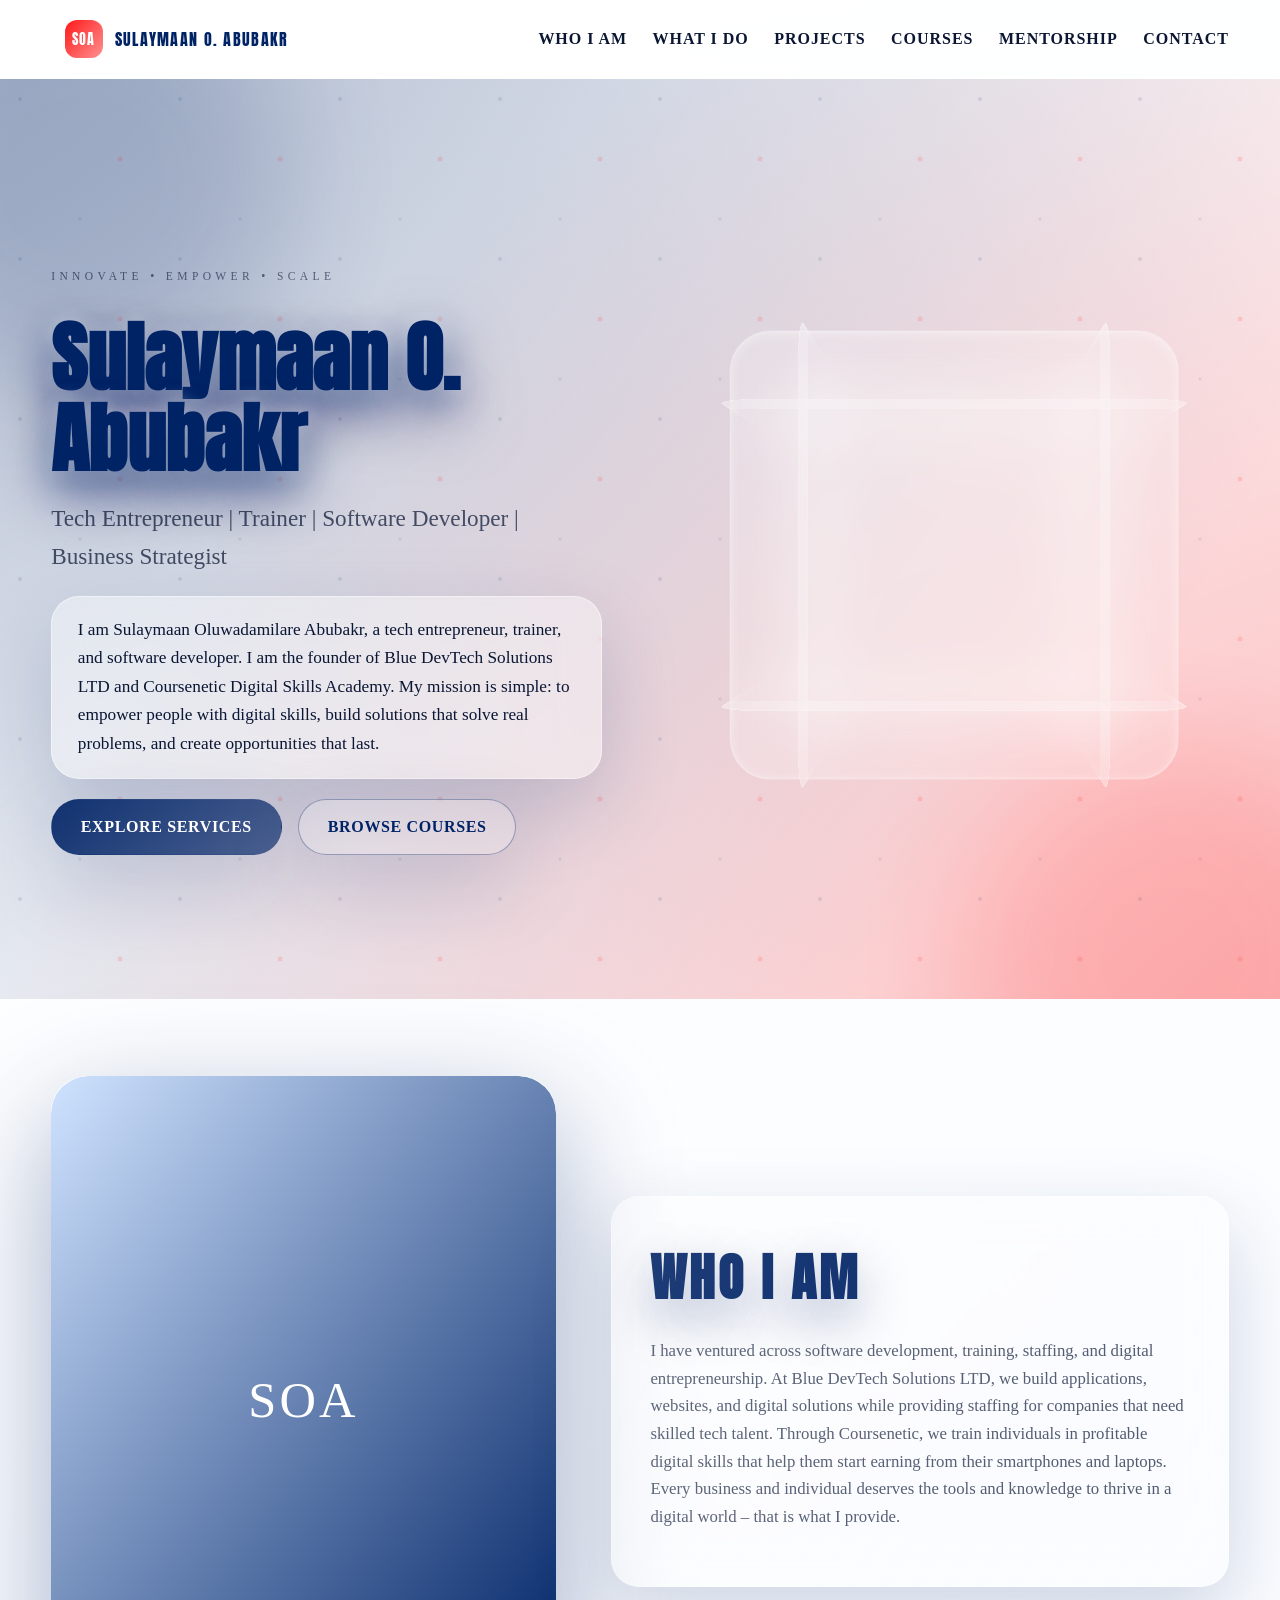
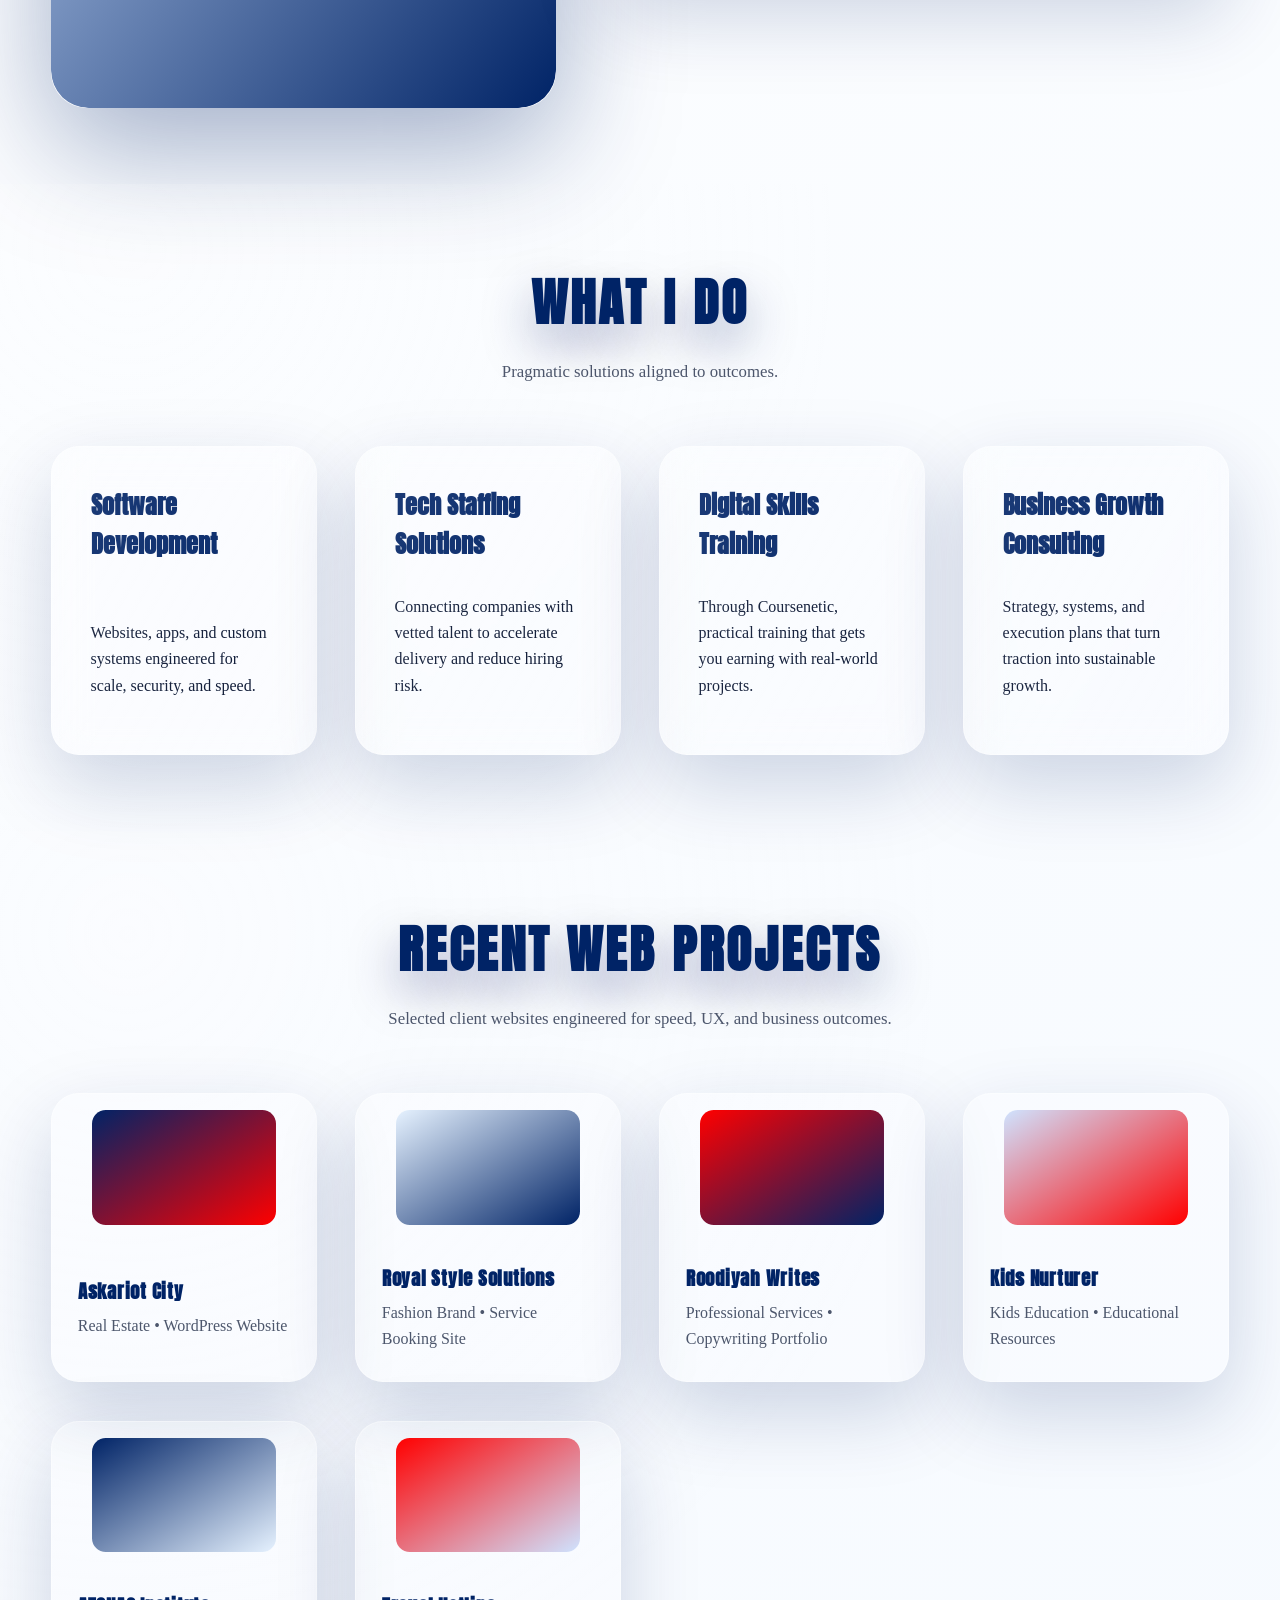
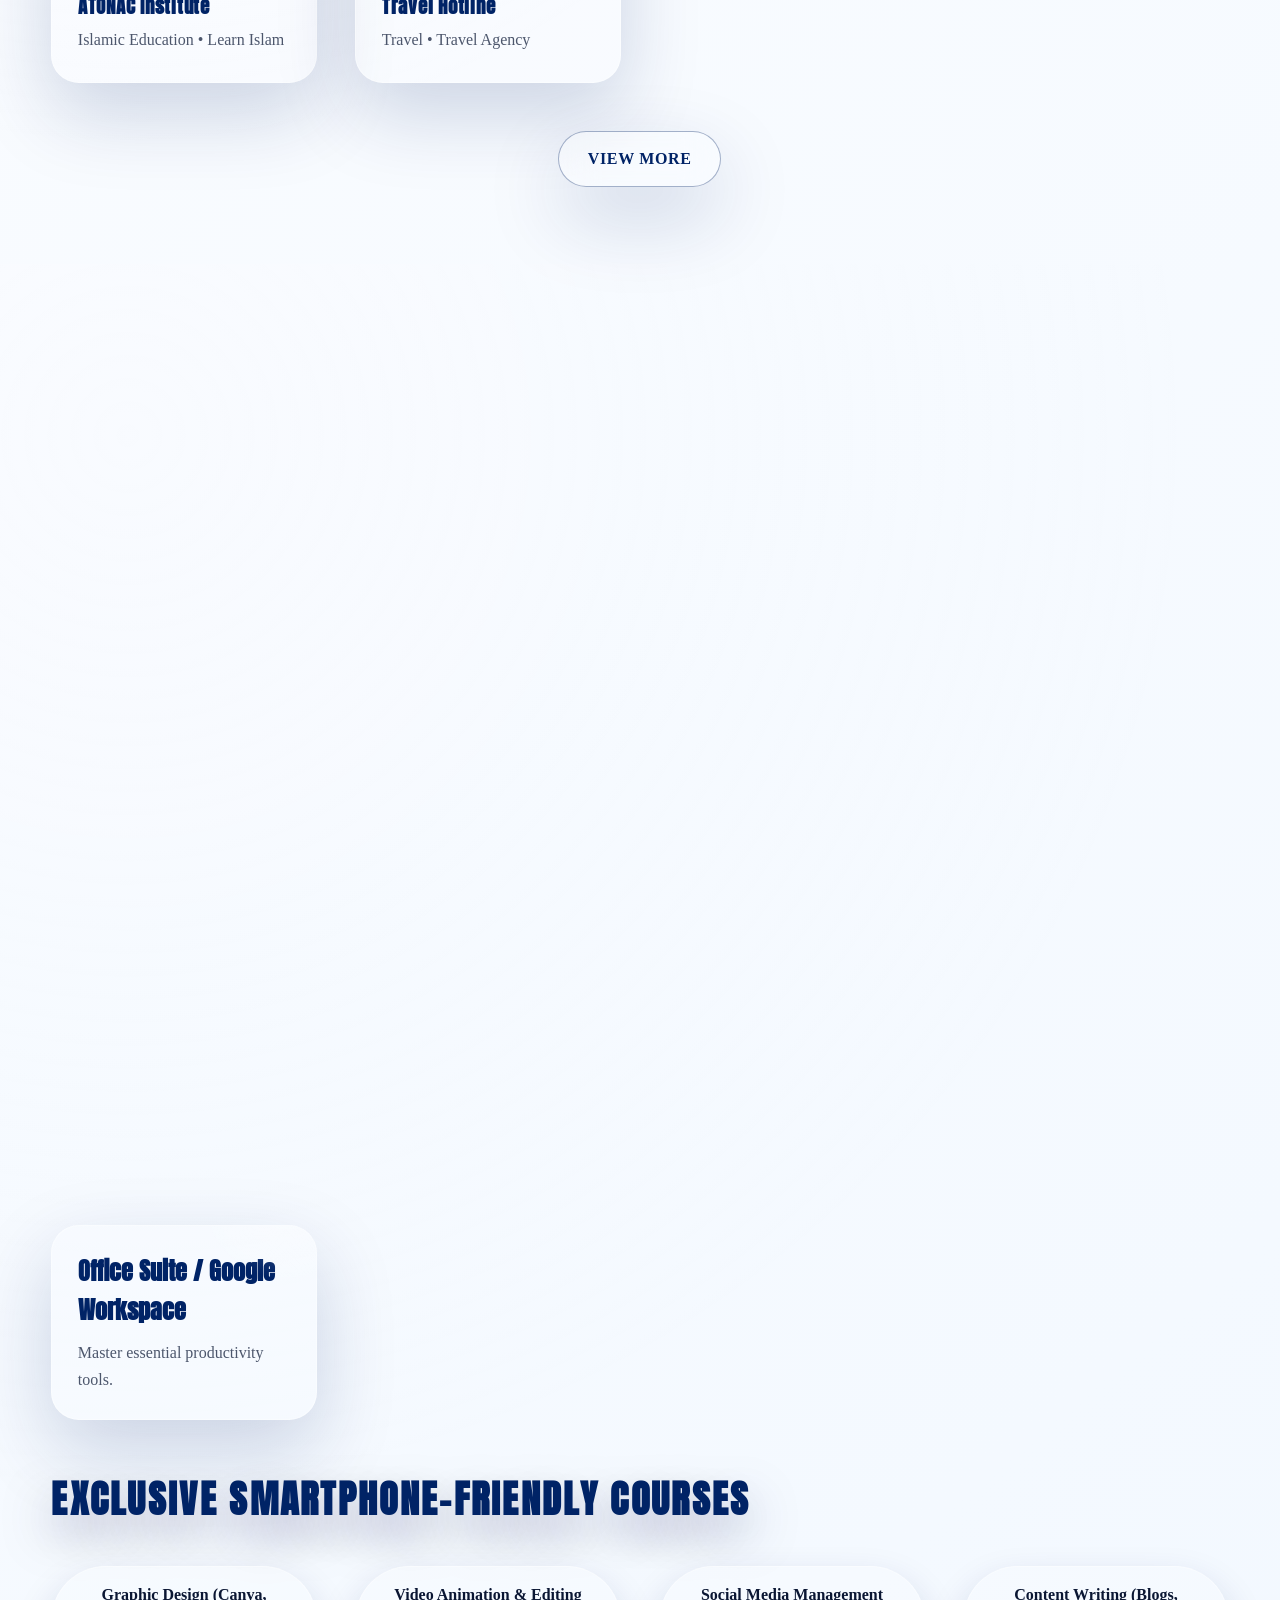
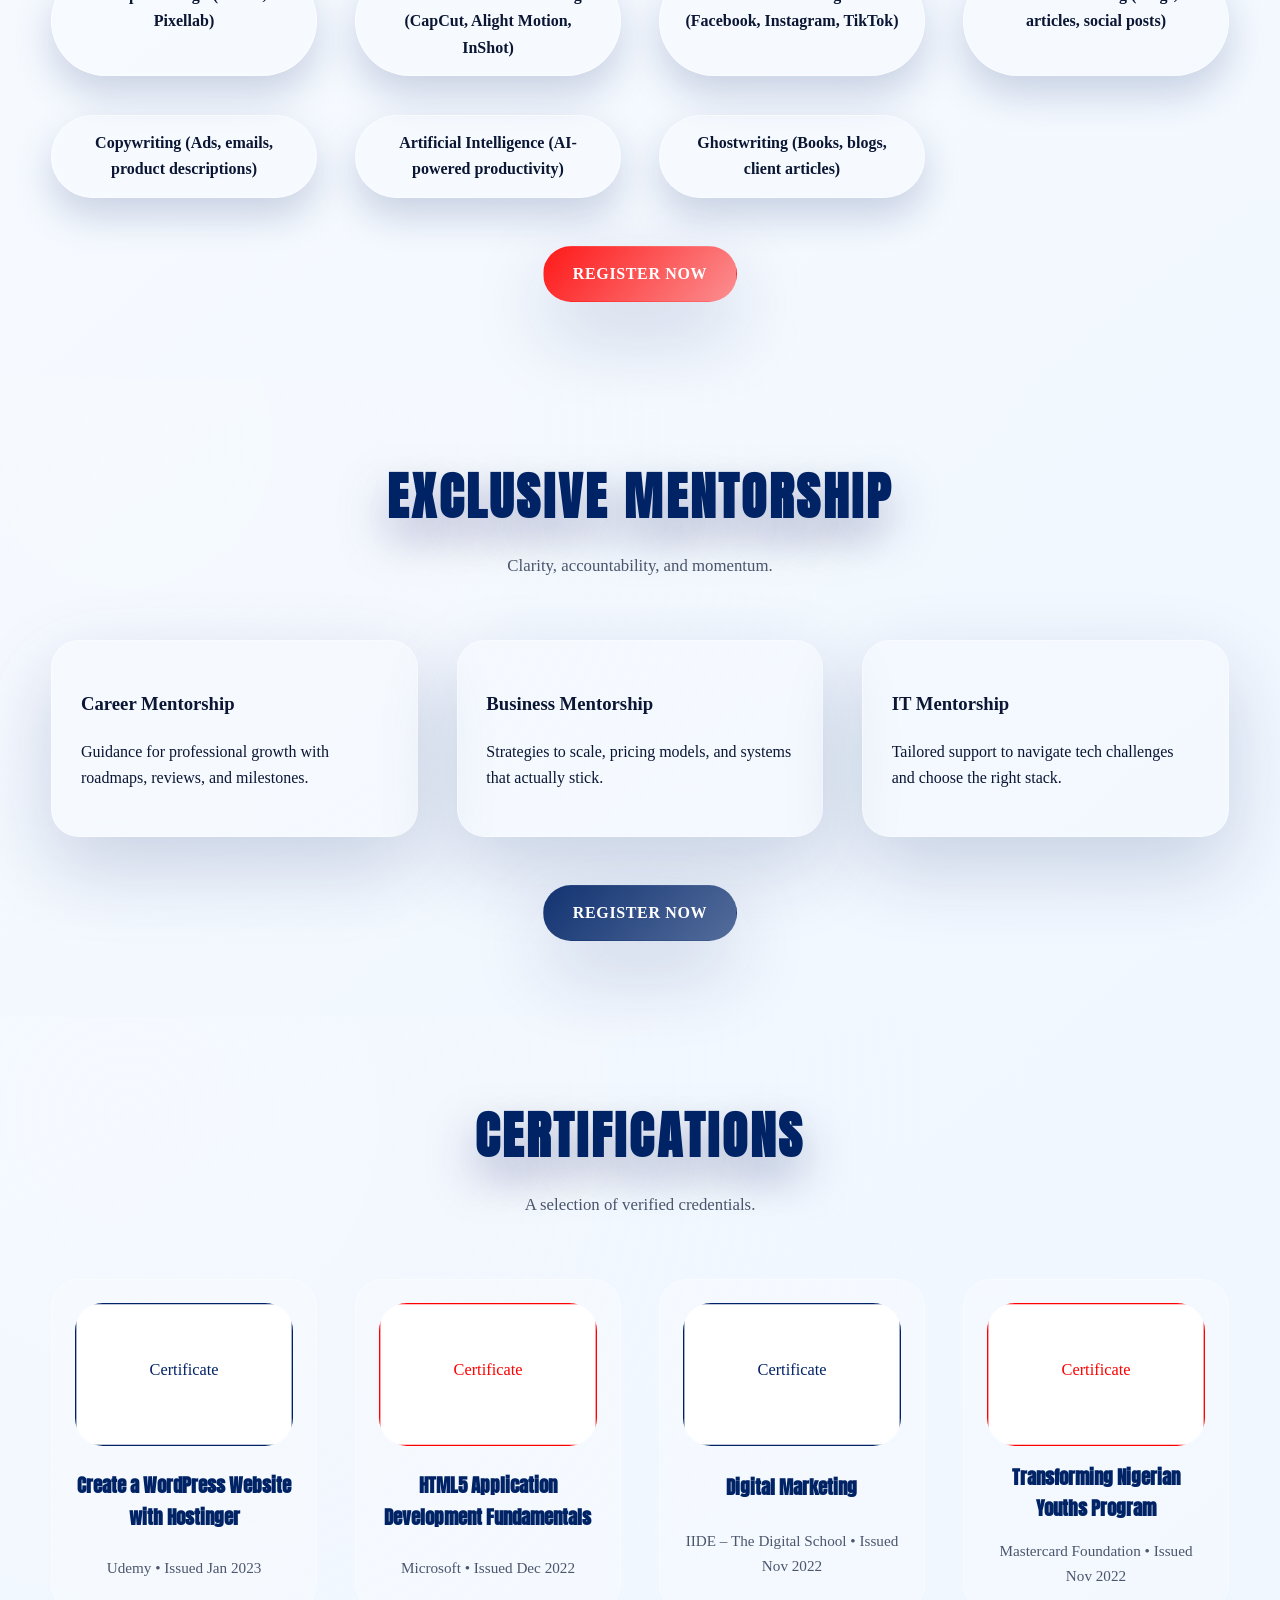
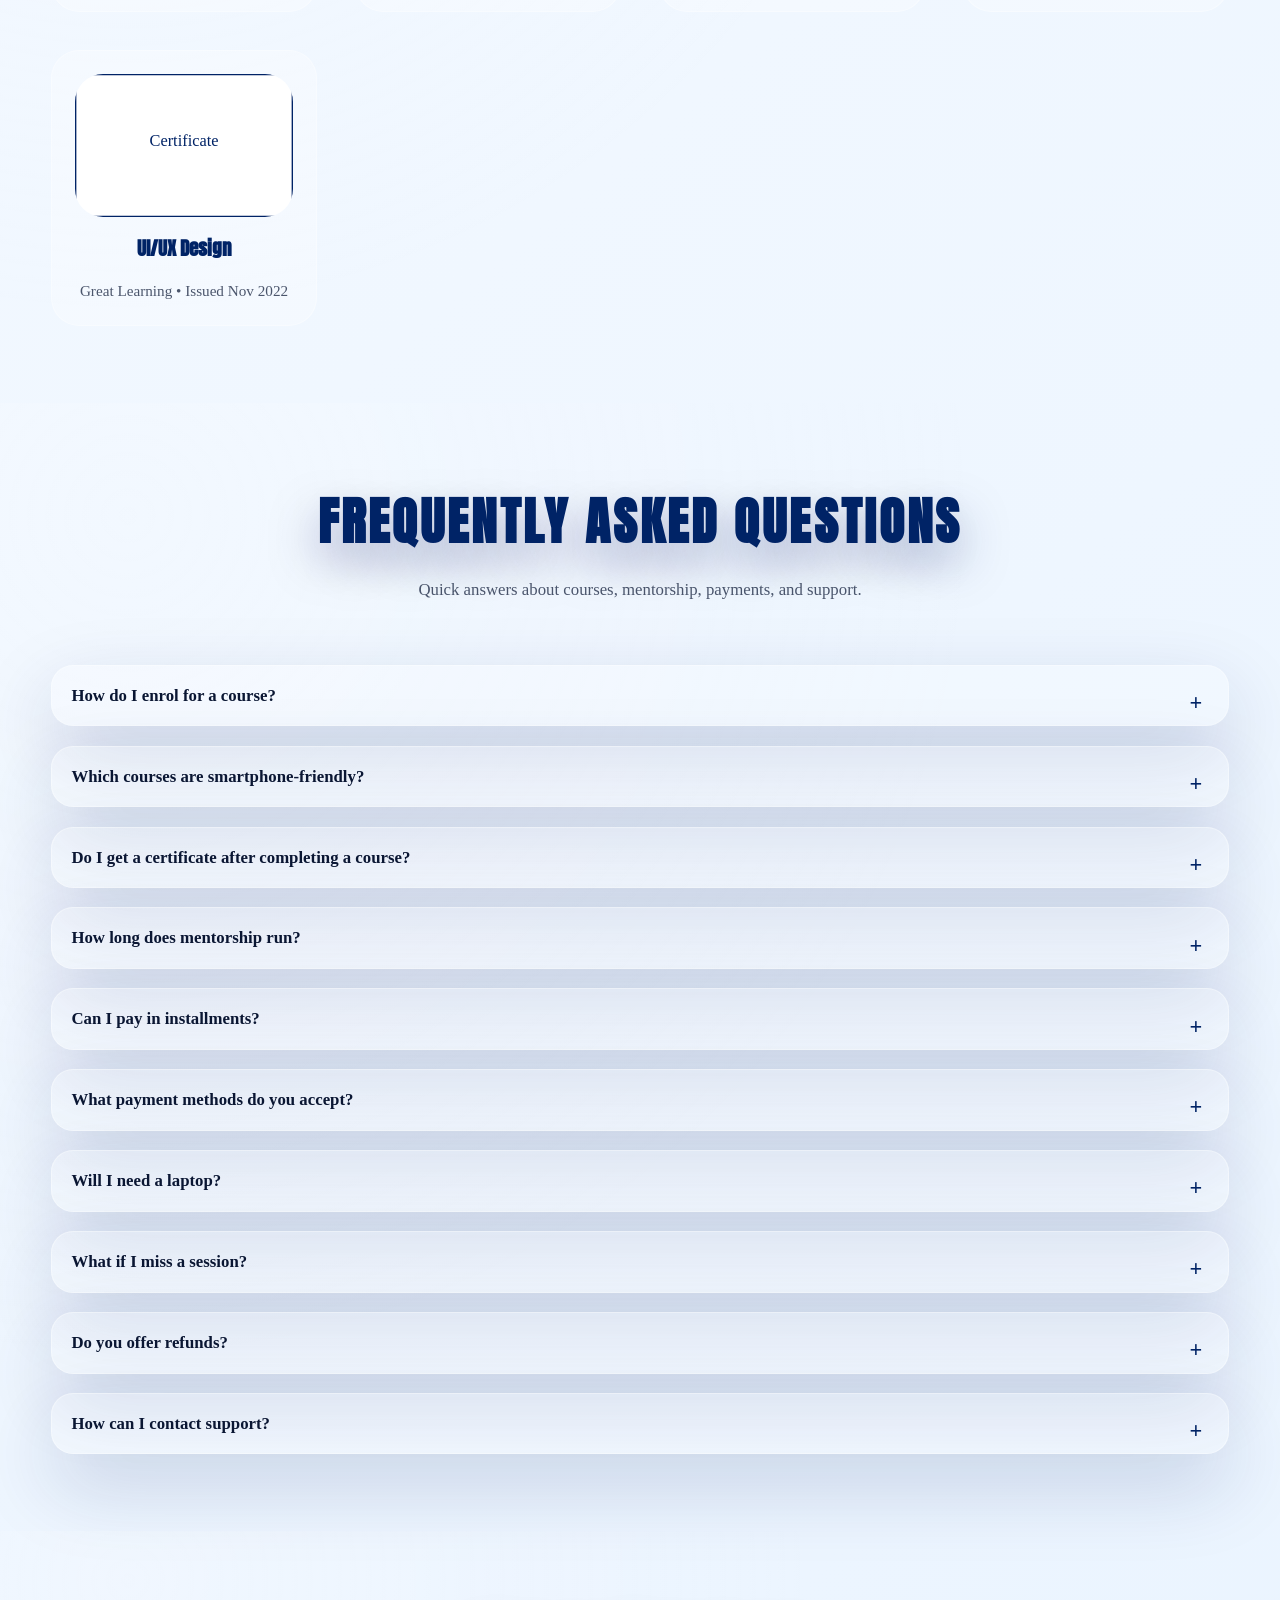
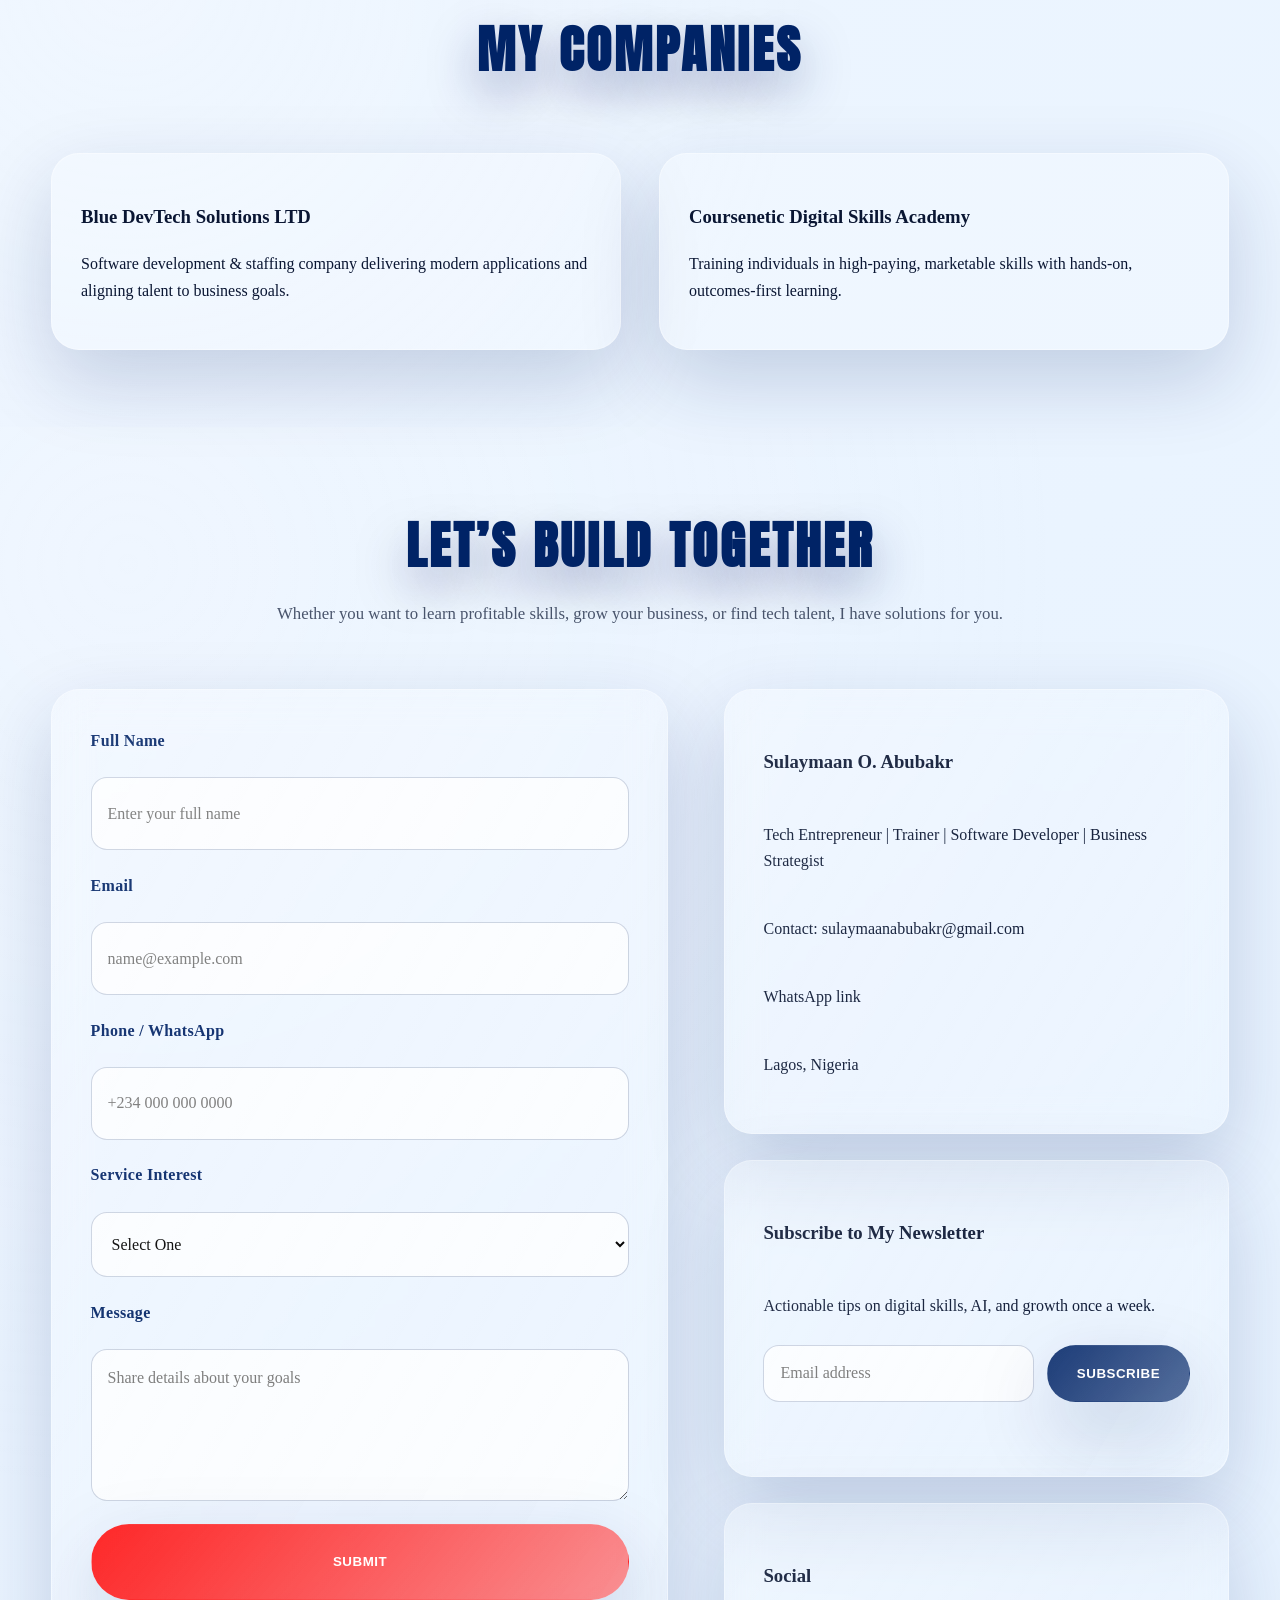
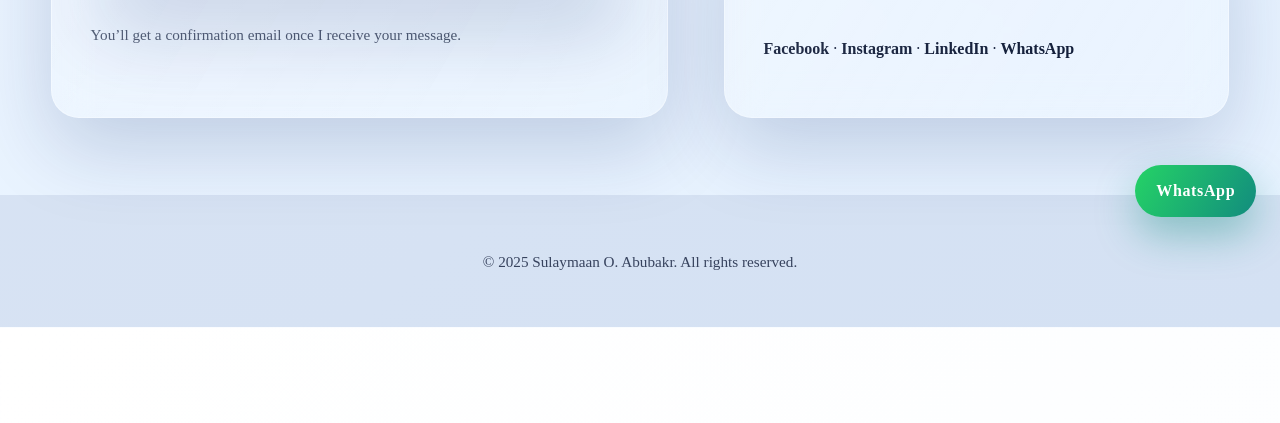
==== commit 1fd57aa9: "Create glassmorphic 3D homepage" ====
--- a/index.html
+++ b/index.html
@@ -1,516 +1,478 @@
 <!DOCTYPE html>
 <html lang="en">
-<head>
-  <meta charset="utf-8">
-  <meta name="viewport" content="width=device-width, initial-scale=1">
-  <title>Sulaymaan O. Abubakr | Futuristic 3D Portfolio</title>
-  <meta name="description" content="Official portfolio of Sulaymaan O. Abubakr – Tech Entrepreneur, Trainer, Software Developer, and Business Strategist. Explore services, projects, courses, mentorship, and certifications.">
-  <meta name="author" content="Sulaymaan Oluwadamilare Abubakr">
-
-  <!-- Open Graph -->
-  <meta property="og:type" content="website">
-  <meta property="og:title" content="Sulaymaan O. Abubakr | Tech Entrepreneur & Trainer">
-  <meta property="og:description" content="Empowering people with digital skills and building solutions that solve real problems.">
-  <meta property="og:url" content="https://sulaymaanabubakr.name.ng/">
-  <meta property="og:image" content="https://sulaymaanabubakr.name.ng/images/og-cover-1200.jpg">
-  <meta property="og:image:width" content="1200">
-  <meta property="og:image:height" content="1200">
-  <meta property="og:site_name" content="Sulaymaan O. Abubakr">
-
-  <!-- Twitter -->
-  <meta name="twitter:card" content="summary_large_image">
-  <meta name="twitter:title" content="Sulaymaan O. Abubakr | Tech Entrepreneur & Trainer">
-  <meta name="twitter:description" content="Founder of Blue DevTech Solutions LTD and Coursenetic Digital Skills Academy.">
-  <meta name="twitter:image" content="https://sulaymaanabubakr.name.ng/images/og-cover-1200.jpg">
-
-  <link rel="icon" type="image/png" sizes="32x32" href="/images/favicon-32x32.png">
-  <link rel="icon" type="image/png" sizes="16x16" href="/images/favicon-16x16.png">
-  <link rel="preconnect" href="https://fonts.googleapis.com">
-  <link rel="preconnect" href="https://fonts.gstatic.com" crossorigin>
-  <link href="https://fonts.googleapis.com/css2?family=Anton&family=Georgia:wght@400;500;700&display=swap" rel="stylesheet">
-  <link rel="stylesheet" href="https://cdn.jsdelivr.net/npm/@fortawesome/fontawesome-free@6.5.2/css/all.min.css" crossorigin="anonymous" referrerpolicy="no-referrer">
-  <link rel="stylesheet" href="style.css">
-
-  <script type="application/ld+json">
-  {
-    "@context": "https://schema.org",
-    "@type": "Person",
-    "name": "Sulaymaan O. Abubakr",
-    "givenName": "Sulaymaan",
-    "familyName": "Abubakr",
-    "jobTitle": "Tech Entrepreneur, Trainer, Software Developer, Business Strategist",
-    "url": "https://sulaymaanabubakr.name.ng/",
-    "image": "https://sulaymaanabubakr.name.ng/images/og-cover-1200.jpg",
-    "sameAs": [
-      "https://www.linkedin.com/in/sulaymaan-abubakr/",
-      "https://www.facebook.com/sulaymaan.abubakr",
-      "https://www.instagram.com/sulaymaan.abubakr",
-      "https://x.com/sulaymaan_abub"
-    ],
-    "worksFor": {
-      "@type": "Organization",
-      "name": "Blue DevTech Solutions LTD",
-      "url": "https://bluedevtech.com"
-    },
-    "brand": {
-      "@type": "Brand",
-      "name": "Coursenetic Digital Skills Academy",
-      "url": "https://coursenetic.com"
-    }
-  }
-  </script>
-</head>
-<body id="top" class="theme-blue">
-  <div class="floating-orbs" aria-hidden="true">
-    <span></span><span></span><span></span><span></span><span></span>
-  </div>
-
-  <header class="site-header" data-tilt data-tilt-glare="true" data-tilt-max="4" data-tilt-speed="400">
-    <div class="container nav-bar">
-      <a href="#home" class="brand" aria-label="Sulaymaan O. Abubakr">SOA</a>
-      <button class="nav-toggle" aria-label="Toggle navigation" aria-expanded="false">
-        <span></span><span></span><span></span>
-      </button>
-      <nav class="site-nav" role="navigation" aria-label="Primary">
-        <ul>
-          <li><a href="#home" class="nav-link">Home</a></li>
-          <li><a href="#about" class="nav-link">About</a></li>
-          <li><a href="#services" class="nav-link">Services</a></li>
-          <li><a href="#projects" class="nav-link">Projects</a></li>
-          <li><a href="#courses" class="nav-link">Courses</a></li>
-          <li><a href="#mentorship" class="nav-link">Mentorship</a></li>
-          <li><a href="#certifications" class="nav-link">Certifications</a></li>
-          <li><a href="#faqs" class="nav-link">FAQs</a></li>
-          <li><a href="#companies" class="nav-link">Companies</a></li>
-          <li><a href="#contact" class="btn btn-secondary nav-cta">Contact</a></li>
-        </ul>
-      </nav>
+  <head>
+    <meta charset="UTF-8" />
+    <meta name="viewport" content="width=device-width, initial-scale=1.0" />
+    <title>Sulaymaan O. Abubakr | Tech Entrepreneur & Strategist</title>
+    <link rel="preconnect" href="https://fonts.googleapis.com" />
+    <link rel="preconnect" href="https://fonts.gstatic.com" crossorigin />
+    <link href="https://fonts.googleapis.com/css2?family=Anton&display=swap" rel="stylesheet" />
+    <link rel="stylesheet" href="style.css" />
+    <script src="script.js" defer></script>
+  </head>
+  <body>
+    <a href="#main" class="skip-link">Skip to content</a>
+    <header class="header" data-tilt>
+      <div class="header__inner container">
+        <a class="brand" href="#hero">
+          <span class="brand__badge">SOA</span>
+          <span class="brand__text">Sulaymaan O. Abubakr</span>
+        </a>
+        <nav class="nav" aria-label="Primary navigation">
+          <button class="nav__toggle" aria-expanded="false" aria-controls="primary-menu">
+            <span class="nav__toggle-line"></span>
+            <span class="nav__toggle-line"></span>
+            <span class="nav__toggle-line"></span>
+            <span class="visually-hidden">Open navigation</span>
+          </button>
+          <ul class="nav__list" id="primary-menu">
+            <li><a href="#who" class="nav__link">Who I Am</a></li>
+            <li><a href="#services" class="nav__link">What I Do</a></li>
+            <li><a href="#projects" class="nav__link">Projects</a></li>
+            <li><a href="#courses" class="nav__link">Courses</a></li>
+            <li><a href="#mentorship" class="nav__link">Mentorship</a></li>
+            <li><a href="#contact" class="nav__link">Contact</a></li>
+          </ul>
+        </nav>
+      </div>
+    </header>
+
+    <main id="main">
+      <section class="hero" id="hero">
+        <div class="hero__background" aria-hidden="true">
+          <div class="hero__orb hero__orb--one"></div>
+          <div class="hero__orb hero__orb--two"></div>
+          <div class="hero__particles"></div>
+        </div>
+        <div class="container hero__content">
+          <div class="hero__copy">
+            <p class="hero__eyebrow" data-depth="0.1">Innovate • Empower • Scale</p>
+            <h1 class="hero__title" data-depth="0.2">
+              <span class="hero__title-layer" aria-hidden="true">Sulaymaan O. Abubakr</span>
+              <span class="hero__title-front">Sulaymaan O. Abubakr</span>
+            </h1>
+            <p class="hero__subtitle" data-depth="0.25">Tech Entrepreneur | Trainer | Software Developer | Business Strategist</p>
+            <p class="hero__intro reveal" data-depth="0.3">
+              I am Sulaymaan Oluwadamilare Abubakr, a tech entrepreneur, trainer, and software developer. I am the founder of Blue DevTech Solutions LTD and Coursenetic Digital Skills Academy. My mission is simple: to empower people with digital skills, build solutions that solve real problems, and create opportunities that last.
+            </p>
+            <div class="hero__actions" data-depth="0.35">
+              <a href="#services" class="btn btn-primary" data-tilt>Explore Services</a>
+              <a href="#courses" class="btn btn-outline" data-tilt>Browse Courses</a>
+            </div>
+          </div>
+          <div class="hero__visual" aria-hidden="true">
+            <div class="hero__cube" data-depth="0.15">
+              <span></span><span></span><span></span><span></span><span></span><span></span>
+            </div>
+          </div>
+        </div>
+      </section>
+
+      <section class="section" id="who">
+        <div class="container who">
+          <div class="who__media" data-tilt>
+            <img
+              src="data:image/svg+xml,%3Csvg xmlns='http://www.w3.org/2000/svg' viewBox='0 0 640 800'%3E%3Cdefs%3E%3ClinearGradient id='a' x1='0' x2='1' y1='0' y2='1'%3E%3Cstop offset='0' stop-color='%23cfe3ff'/%3E%3Cstop offset='1' stop-color='%23002366'/%3E%3C/linearGradient%3E%3C/defs%3E%3Crect fill='url(%23a)' width='640' height='800' rx='48'/%3E%3Ctext x='50%25' y='54%25' font-size='64' font-family='Anton' fill='white' letter-spacing='4' text-anchor='middle'%3ESOA%3C/text%3E%3C/svg%3E"
+              alt="Sulaymaan O. Abubakr portrait"
+              loading="lazy"
+            />
+          </div>
+          <div class="who__content glass-panel reveal">
+            <h2 class="section-title">Who I Am</h2>
+            <p>
+              I have ventured across software development, training, staffing, and digital entrepreneurship. At Blue DevTech Solutions LTD, we build applications, websites, and digital solutions while providing staffing for companies that need skilled tech talent. Through Coursenetic, we train individuals in profitable digital skills that help them start earning from their smartphones and laptops. Every business and individual deserves the tools and knowledge to thrive in a digital world – that is what I provide.
+            </p>
+          </div>
+        </div>
+      </section>
+
+      <section class="section" id="services">
+        <div class="container">
+          <div class="section-head reveal">
+            <h2 class="section-title">What I Do</h2>
+            <p class="section-sub">Pragmatic solutions aligned to outcomes.</p>
+          </div>
+          <div class="services grid">
+            <article class="service-card glass-panel reveal" data-tilt>
+              <h3>Software Development</h3>
+              <p>Websites, apps, and custom systems engineered for scale, security, and speed.</p>
+            </article>
+            <article class="service-card glass-panel reveal" data-tilt>
+              <h3>Tech Staffing Solutions</h3>
+              <p>Connecting companies with vetted talent to accelerate delivery and reduce hiring risk.</p>
+            </article>
+            <article class="service-card glass-panel reveal" data-tilt>
+              <h3>Digital Skills Training</h3>
+              <p>Through Coursenetic, practical training that gets you earning with real-world projects.</p>
+            </article>
+            <article class="service-card glass-panel reveal" data-tilt>
+              <h3>Business Growth Consulting</h3>
+              <p>Strategy, systems, and execution plans that turn traction into sustainable growth.</p>
+            </article>
+          </div>
+        </div>
+      </section>
+
+      <section class="section" id="projects">
+        <div class="container">
+          <div class="section-head reveal">
+            <h2 class="section-title">Recent Web Projects</h2>
+            <p class="section-sub">Selected client websites engineered for speed, UX, and business outcomes.</p>
+          </div>
+          <div class="projects grid">
+            <article class="project-card reveal" data-tilt>
+              <figure class="project-card__media">
+                <img src="data:image/svg+xml,%3Csvg xmlns='http://www.w3.org/2000/svg' viewBox='0 0 640 400'%3E%3Cdefs%3E%3ClinearGradient id='grad1' x1='0' x2='1' y1='0' y2='1'%3E%3Cstop offset='0' stop-color='%23002366'/%3E%3Cstop offset='1' stop-color='%23ff0000'/%3E%3C/linearGradient%3E%3C/defs%3E%3Crect fill='url(%23grad1)' width='640' height='400' rx='48'/%3E%3C/svg%3E" alt="Askariot City mockup" loading="lazy" />
+              </figure>
+              <div class="project-card__content">
+                <h3>Askariot City</h3>
+                <p>Real Estate • WordPress Website</p>
+              </div>
+            </article>
+            <article class="project-card reveal" data-tilt>
+              <figure class="project-card__media">
+                <img src="data:image/svg+xml,%3Csvg xmlns='http://www.w3.org/2000/svg' viewBox='0 0 640 400'%3E%3Cdefs%3E%3ClinearGradient id='grad2' x1='0' x2='1' y1='0' y2='1'%3E%3Cstop offset='0' stop-color='%23e6f2ff'/%3E%3Cstop offset='1' stop-color='%23002366'/%3E%3C/linearGradient%3E%3C/defs%3E%3Crect fill='url(%23grad2)' width='640' height='400' rx='48'/%3E%3C/svg%3E" alt="Royal Style Solutions mockup" loading="lazy" />
+              </figure>
+              <div class="project-card__content">
+                <h3>Royal Style Solutions</h3>
+                <p>Fashion Brand • Service Booking Site</p>
+              </div>
+            </article>
+            <article class="project-card reveal" data-tilt>
+              <figure class="project-card__media">
+                <img src="data:image/svg+xml,%3Csvg xmlns='http://www.w3.org/2000/svg' viewBox='0 0 640 400'%3E%3Cdefs%3E%3ClinearGradient id='grad3' x1='0' x2='1' y1='0' y2='1'%3E%3Cstop offset='0' stop-color='%23ff0000'/%3E%3Cstop offset='1' stop-color='%23002366'/%3E%3C/linearGradient%3E%3C/defs%3E%3Crect fill='url(%23grad3)' width='640' height='400' rx='48'/%3E%3C/svg%3E" alt="Roodiyah Writes mockup" loading="lazy" />
+              </figure>
+              <div class="project-card__content">
+                <h3>Roodiyah Writes</h3>
+                <p>Professional Services • Copywriting Portfolio</p>
+              </div>
+            </article>
+            <article class="project-card reveal" data-tilt>
+              <figure class="project-card__media">
+                <img src="data:image/svg+xml,%3Csvg xmlns='http://www.w3.org/2000/svg' viewBox='0 0 640 400'%3E%3Cdefs%3E%3ClinearGradient id='grad4' x1='0' x2='1' y1='0' y2='1'%3E%3Cstop offset='0' stop-color='%23cfe3ff'/%3E%3Cstop offset='1' stop-color='%23ff0000'/%3E%3C/linearGradient%3E%3C/defs%3E%3Crect fill='url(%23grad4)' width='640' height='400' rx='48'/%3E%3C/svg%3E" alt="Kids Nurturer mockup" loading="lazy" />
+              </figure>
+              <div class="project-card__content">
+                <h3>Kids Nurturer</h3>
+                <p>Kids Education • Educational Resources</p>
+              </div>
+            </article>
+            <article class="project-card reveal" data-tilt>
+              <figure class="project-card__media">
+                <img src="data:image/svg+xml,%3Csvg xmlns='http://www.w3.org/2000/svg' viewBox='0 0 640 400'%3E%3Cdefs%3E%3ClinearGradient id='grad5' x1='0' x2='1' y1='0' y2='1'%3E%3Cstop offset='0' stop-color='%23002366'/%3E%3Cstop offset='1' stop-color='%23e6f2ff'/%3E%3C/linearGradient%3E%3C/defs%3E%3Crect fill='url(%23grad5)' width='640' height='400' rx='48'/%3E%3C/svg%3E" alt="ATONAC Institute mockup" loading="lazy" />
+              </figure>
+              <div class="project-card__content">
+                <h3>ATONAC Institute</h3>
+                <p>Islamic Education • Learn Islam</p>
+              </div>
+            </article>
+            <article class="project-card reveal" data-tilt>
+              <figure class="project-card__media">
+                <img src="data:image/svg+xml,%3Csvg xmlns='http://www.w3.org/2000/svg' viewBox='0 0 640 400'%3E%3Cdefs%3E%3ClinearGradient id='grad6' x1='0' x2='1' y1='0' y2='1'%3E%3Cstop offset='0' stop-color='%23ff0000'/%3E%3Cstop offset='1' stop-color='%23cfe3ff'/%3E%3C/linearGradient%3E%3C/defs%3E%3Crect fill='url(%23grad6)' width='640' height='400' rx='48'/%3E%3C/svg%3E" alt="Travel Hotline mockup" loading="lazy" />
+              </figure>
+              <div class="project-card__content">
+                <h3>Travel Hotline</h3>
+                <p>Travel • Travel Agency</p>
+              </div>
+            </article>
+          </div>
+          <div class="cta-center">
+            <a href="#contact" class="btn btn-outline" data-tilt>View more</a>
+          </div>
+        </div>
+      </section>
+
+      <section class="section" id="courses">
+        <div class="container">
+          <div class="section-head reveal">
+            <h2 class="section-title">Courses You Can Learn</h2>
+            <p class="section-sub">Industry-ready skills with clear, applicable outcomes.</p>
+          </div>
+          <div class="courses grid">
+            <article class="course-card reveal" data-tilt>
+              <h3>Web Design</h3>
+              <p>Craft visually stunning, user-friendly websites.</p>
+            </article>
+            <article class="course-card reveal" data-tilt>
+              <h3>Graphics Design</h3>
+              <p>Design impactful visuals for branding and marketing.</p>
+            </article>
+            <article class="course-card reveal" data-tilt>
+              <h3>Web Development</h3>
+              <p>Learn coding and build dynamic websites.</p>
+            </article>
+            <article class="course-card reveal" data-tilt>
+              <h3>Mobile App Development</h3>
+              <p>Create standout mobile applications.</p>
+            </article>
+            <article class="course-card reveal" data-tilt>
+              <h3>Content Writing</h3>
+              <p>Write engaging content for digital platforms.</p>
+            </article>
+            <article class="course-card reveal" data-tilt>
+              <h3>Copywriting</h3>
+              <p>Master persuasive writing that drives sales.</p>
+            </article>
+            <article class="course-card reveal" data-tilt>
+              <h3>Video Animation &amp; Editing</h3>
+              <p>Produce professional animations and edits.</p>
+            </article>
+            <article class="course-card reveal" data-tilt>
+              <h3>Social Media Management &amp; Marketing</h3>
+              <p>Grow and manage business pages effectively.</p>
+            </article>
+            <article class="course-card reveal" data-tilt>
+              <h3>Ads Success</h3>
+              <p>Learn strategies for high-performing ad campaigns.</p>
+            </article>
+            <article class="course-card reveal" data-tilt>
+              <h3>Mastering AI</h3>
+              <p>Use AI tools like ChatGPT and Canva AI for growth.</p>
+            </article>
+            <article class="course-card reveal" data-tilt>
+              <h3>UI/UX Design</h3>
+              <p>Create user-centric designs for websites and apps.</p>
+            </article>
+            <article class="course-card reveal" data-tilt>
+              <h3>Data Entry</h3>
+              <p>Gain accuracy in managing and processing data.</p>
+            </article>
+            <article class="course-card reveal" data-tilt>
+              <h3>Office Suite / Google Workspace</h3>
+              <p>Master essential productivity tools.</p>
+            </article>
+          </div>
+          <div class="section-head section-head--sub reveal">
+            <h3 class="section-title section-title--sub">Exclusive Smartphone-Friendly Courses</h3>
+          </div>
+          <div class="badges grid">
+            <div class="badge-card reveal" data-tilt>Graphic Design (Canva, Pixellab)</div>
+            <div class="badge-card reveal" data-tilt>Video Animation &amp; Editing (CapCut, Alight Motion, InShot)</div>
+            <div class="badge-card reveal" data-tilt>Social Media Management (Facebook, Instagram, TikTok)</div>
+            <div class="badge-card reveal" data-tilt>Content Writing (Blogs, articles, social posts)</div>
+            <div class="badge-card reveal" data-tilt>Copywriting (Ads, emails, product descriptions)</div>
+            <div class="badge-card reveal" data-tilt>Artificial Intelligence (AI-powered productivity)</div>
+            <div class="badge-card reveal" data-tilt>Ghostwriting (Books, blogs, client articles)</div>
+          </div>
+          <div class="cta-center">
+            <a href="#contact" class="btn btn-secondary" data-tilt>Register Now</a>
+          </div>
+        </div>
+      </section>
+
+      <section class="section" id="mentorship">
+        <div class="container">
+          <div class="section-head reveal">
+            <h2 class="section-title">Exclusive Mentorship</h2>
+            <p class="section-sub">Clarity, accountability, and momentum.</p>
+          </div>
+          <div class="mentorship grid">
+            <article class="mentorship-card reveal" data-tilt>
+              <h3>Career Mentorship</h3>
+              <p>Guidance for professional growth with roadmaps, reviews, and milestones.</p>
+            </article>
+            <article class="mentorship-card reveal" data-tilt>
+              <h3>Business Mentorship</h3>
+              <p>Strategies to scale, pricing models, and systems that actually stick.</p>
+            </article>
+            <article class="mentorship-card reveal" data-tilt>
+              <h3>IT Mentorship</h3>
+              <p>Tailored support to navigate tech challenges and choose the right stack.</p>
+            </article>
+          </div>
+          <div class="cta-center">
+            <a href="#contact" class="btn btn-primary" data-tilt>Register Now</a>
+          </div>
+        </div>
+      </section>
+
+      <section class="section" id="certifications">
+        <div class="container">
+          <div class="section-head reveal">
+            <h2 class="section-title">Certifications</h2>
+            <p class="section-sub">A selection of verified credentials.</p>
+          </div>
+          <div class="certifications grid">
+            <article class="cert-card reveal" data-tilt data-lightbox="certificate-1">
+              <img src="data:image/svg+xml,%3Csvg xmlns='http://www.w3.org/2000/svg' viewBox='0 0 640 420'%3E%3Crect width='640' height='420' rx='40' fill='%23ffffff' stroke='%23002366' stroke-width='8'/%3E%3Ctext x='50%25' y='50%25' font-size='48' font-family='Georgia' fill='%23002366' text-anchor='middle'%3ECertificate%3C/text%3E%3C/svg%3E" alt="Create a WordPress Website with Hostinger certificate" loading="lazy" />
+              <h3>Create a WordPress Website with Hostinger</h3>
+              <p>Udemy • Issued Jan 2023</p>
+            </article>
+            <article class="cert-card reveal" data-tilt data-lightbox="certificate-2">
+              <img src="data:image/svg+xml,%3Csvg xmlns='http://www.w3.org/2000/svg' viewBox='0 0 640 420'%3E%3Crect width='640' height='420' rx='40' fill='%23ffffff' stroke='%23ff0000' stroke-width='8'/%3E%3Ctext x='50%25' y='50%25' font-size='48' font-family='Georgia' fill='%23ff0000' text-anchor='middle'%3ECertificate%3C/text%3E%3C/svg%3E" alt="HTML5 Application Development Fundamentals certificate" loading="lazy" />
+              <h3>HTML5 Application Development Fundamentals</h3>
+              <p>Microsoft • Issued Dec 2022</p>
+            </article>
+            <article class="cert-card reveal" data-tilt data-lightbox="certificate-3">
+              <img src="data:image/svg+xml,%3Csvg xmlns='http://www.w3.org/2000/svg' viewBox='0 0 640 420'%3E%3Crect width='640' height='420' rx='40' fill='%23ffffff' stroke='%23002366' stroke-width='8'/%3E%3Ctext x='50%25' y='50%25' font-size='48' font-family='Georgia' fill='%23002366' text-anchor='middle'%3ECertificate%3C/text%3E%3C/svg%3E" alt="Digital Marketing certificate" loading="lazy" />
+              <h3>Digital Marketing</h3>
+              <p>IIDE – The Digital School • Issued Nov 2022</p>
+            </article>
+            <article class="cert-card reveal" data-tilt data-lightbox="certificate-4">
+              <img src="data:image/svg+xml,%3Csvg xmlns='http://www.w3.org/2000/svg' viewBox='0 0 640 420'%3E%3Crect width='640' height='420' rx='40' fill='%23ffffff' stroke='%23ff0000' stroke-width='8'/%3E%3Ctext x='50%25' y='50%25' font-size='48' font-family='Georgia' fill='%23ff0000' text-anchor='middle'%3ECertificate%3C/text%3E%3C/svg%3E" alt="Transforming Nigerian Youths Program certificate" loading="lazy" />
+              <h3>Transforming Nigerian Youths Program</h3>
+              <p>Mastercard Foundation • Issued Nov 2022</p>
+            </article>
+            <article class="cert-card reveal" data-tilt data-lightbox="certificate-5">
+              <img src="data:image/svg+xml,%3Csvg xmlns='http://www.w3.org/2000/svg' viewBox='0 0 640 420'%3E%3Crect width='640' height='420' rx='40' fill='%23ffffff' stroke='%23002366' stroke-width='8'/%3E%3Ctext x='50%25' y='50%25' font-size='48' font-family='Georgia' fill='%23002366' text-anchor='middle'%3ECertificate%3C/text%3E%3C/svg%3E" alt="UI/UX Design certificate" loading="lazy" />
+              <h3>UI/UX Design</h3>
+              <p>Great Learning • Issued Nov 2022</p>
+            </article>
+          </div>
+        </div>
+      </section>
+
+      <section class="section" id="faq">
+        <div class="container">
+          <div class="section-head reveal">
+            <h2 class="section-title">Frequently Asked Questions</h2>
+            <p class="section-sub">Quick answers about courses, mentorship, payments, and support.</p>
+          </div>
+          <div class="faq reveal">
+            <details>
+              <summary>How do I enrol for a course?</summary>
+              <p>Go to Courses, Register Now, pick your device type, select a course, and pay securely via Paystack. You’ll get a confirmation and a WhatsApp hand-off.</p>
+            </details>
+            <details>
+              <summary>Which courses are smartphone-friendly?</summary>
+              <p>Graphic Design (Canva, Pixellab), Video Editing (CapCut, Alight Motion, InShot), Social Media Management, Content Writing, Copywriting, AI Productivity, and Ghostwriting.</p>
+            </details>
+            <details>
+              <summary>Do I get a certificate after completing a course?</summary>
+              <p>Yes, students receive a digital certificate and practical project evaluation.</p>
+            </details>
+            <details>
+              <summary>How long does mentorship run?</summary>
+              <p>Mentorship is flexible (e.g., 4–12 weeks). Pick a duration on the registration page and we’ll tailor it to your goals.</p>
+            </details>
+            <details>
+              <summary>Can I pay in installments?</summary>
+              <p>Installments are available for select programs such as web development, app development and UI/UX design. You can choose the option when registering.</p>
+            </details>
+            <details>
+              <summary>What payment methods do you accept?</summary>
+              <p>Paystack supports Cards, Bank Transfer, USSD, and more (based on availability).</p>
+            </details>
+            <details>
+              <summary>Will I need a laptop?</summary>
+              <p>Many courses are smartphone-friendly. Advanced development and design courses are best on a laptop.</p>
+            </details>
+            <details>
+              <summary>What if I miss a session?</summary>
+              <p>We will reschedule where possible. You’ll also get guidance and materials to catch up.</p>
+            </details>
+            <details>
+              <summary>Do you offer refunds?</summary>
+              <p>Refunds are considered on a case-by-case basis before a program starts. After access is granted, refunds generally aren’t available.</p>
+            </details>
+            <details>
+              <summary>How can I contact support?</summary>
+              <p>Use the “Let’s Build Together” form or message me on WhatsApp.</p>
+            </details>
+          </div>
+        </div>
+      </section>
+
+      <section class="section" id="companies">
+        <div class="container">
+          <div class="section-head reveal">
+            <h2 class="section-title">My Companies</h2>
+          </div>
+          <div class="companies grid">
+            <article class="company-card reveal" data-tilt>
+              <h3>Blue DevTech Solutions LTD</h3>
+              <p>Software development &amp; staffing company delivering modern applications and aligning talent to business goals.</p>
+            </article>
+            <article class="company-card reveal" data-tilt>
+              <h3>Coursenetic Digital Skills Academy</h3>
+              <p>Training individuals in high-paying, marketable skills with hands-on, outcomes-first learning.</p>
+            </article>
+          </div>
+        </div>
+      </section>
+
+      <section class="section" id="contact">
+        <div class="container">
+          <div class="section-head reveal">
+            <h2 class="section-title">Let’s Build Together</h2>
+            <p class="section-sub">Whether you want to learn profitable skills, grow your business, or find tech talent, I have solutions for you.</p>
+          </div>
+          <div class="contact-grid">
+            <form class="contact-form glass-panel reveal" novalidate>
+              <div class="form-group">
+                <label for="name">Full Name</label>
+                <input type="text" id="name" name="name" placeholder="Enter your full name" required />
+              </div>
+              <div class="form-group">
+                <label for="email">Email</label>
+                <input type="email" id="email" name="email" placeholder="name@example.com" required />
+              </div>
+              <div class="form-group">
+                <label for="phone">Phone / WhatsApp</label>
+                <input type="tel" id="phone" name="phone" placeholder="+234 000 000 0000" required />
+              </div>
+              <div class="form-group">
+                <label for="interest">Service Interest</label>
+                <select id="interest" name="interest" required>
+                  <option value="" disabled selected>Select One</option>
+                  <option value="Courses">Courses</option>
+                  <option value="Mentorship">Mentorship</option>
+                  <option value="Software Development">Software Development</option>
+                  <option value="Staffing Solutions">Staffing Solutions</option>
+                  <option value="Business Consulting">Business Consulting</option>
+                  <option value="Other">Other</option>
+                </select>
+              </div>
+              <div class="form-group">
+                <label for="message">Message</label>
+                <textarea id="message" name="message" rows="4" placeholder="Share details about your goals"></textarea>
+              </div>
+              <button type="submit" class="btn btn-secondary" data-tilt>Submit</button>
+              <p class="form-note">You’ll get a confirmation email once I receive your message.</p>
+            </form>
+            <aside class="contact-info reveal">
+              <div class="info-block glass-panel">
+                <h3>Sulaymaan O. Abubakr</h3>
+                <p>Tech Entrepreneur | Trainer | Software Developer | Business Strategist</p>
+                <p>Contact: <a href="mailto:sulaymaanabubakr@gmail.com">sulaymaanabubakr@gmail.com</a></p>
+                <p><a href="https://wa.me/2340000000000" target="_blank" rel="noopener">WhatsApp link</a></p>
+                <p>Lagos, Nigeria</p>
+              </div>
+              <div class="info-block glass-panel newsletter">
+                <h3>Subscribe to My Newsletter</h3>
+                <p>Actionable tips on digital skills, AI, and growth once a week.</p>
+                <form class="newsletter-form" novalidate>
+                  <label for="newsletter-email" class="visually-hidden">Email address</label>
+                  <input type="email" id="newsletter-email" name="newsletter-email" placeholder="Email address" required />
+                  <button type="submit" class="btn btn-primary" data-tilt>Subscribe</button>
+                </form>
+                <p class="newsletter-success" role="status" aria-live="polite">Success! Thank you for subscribing! Redirecting...</p>
+              </div>
+              <div class="info-block glass-panel social">
+                <h3>Social</h3>
+                <p><a href="#">Facebook</a> · <a href="#">Instagram</a> · <a href="#">LinkedIn</a> · <a href="https://wa.me/2340000000000" target="_blank" rel="noopener">WhatsApp</a></p>
+              </div>
+            </aside>
+          </div>
+        </div>
+      </section>
+    </main>
+
+    <footer class="footer">
+      <div class="container">
+        <p>© 2025 Sulaymaan O. Abubakr. All rights reserved.</p>
+      </div>
+    </footer>
+
+    <button class="back-to-top" type="button" aria-label="Back to top">
+      <span>↑</span>
+    </button>
+    <a class="whatsapp-fab" href="https://wa.me/2340000000000" target="_blank" rel="noopener" aria-label="Chat on WhatsApp">
+      <span>WhatsApp</span>
+    </a>
+
+    <div class="lightbox" role="dialog" aria-modal="true" aria-hidden="true">
+      <button class="lightbox__close" type="button" aria-label="Close lightbox">×</button>
+      <div class="lightbox__content"></div>
     </div>
-    <div class="nav-overlay"></div>
-  </header>
-
-  <main>
-    <section id="home" class="section section-hero">
-      <div class="hero-backdrop" aria-hidden="true"></div>
-      <div class="container hero-grid" data-depth>
-        <div class="hero-copy reveal" data-3d>
-          <p class="eyebrow">Tech Entrepreneur • Trainer • Strategist</p>
-          <h1 class="display" data-hover-3d>
-            <span class="display-line">Sulaymaan</span>
-            <span class="display-line">O. Abubakr</span>
-          </h1>
-          <p class="subtitle">Tech Entrepreneur | Trainer | Software Developer | Business Strategist</p>
-          <p class="bio">
-            I’m Sulaymaan Oluwadamilare Abubakr, founder of <strong>Blue DevTech Solutions LTD</strong> and <strong>Coursenetic Digital Skills Academy</strong>. My mission is to empower people with digital skills and build solutions that solve real problems.
-          </p>
-          <div class="hero-actions">
-            <a href="#services" class="btn btn-primary">Explore Services</a>
-            <a href="#courses" class="btn btn-outline">Browse Courses</a>
-          </div>
-        </div>
-        <figure class="hero-portrait reveal" data-3d>
-          <div class="portrait-frame">
-            <img src="images/myphoto.jpg.jpg" alt="Portrait of Sulaymaan O. Abubakr" width="360" height="360" loading="eager" decoding="async">
-          </div>
-          <figcaption>Vision-driven Tech Leader</figcaption>
-        </figure>
-      </div>
-      <a href="#services" class="scroll-indicator" aria-label="Scroll to services">
-        <span class="scroll-wheel"></span>
-      </a>
-    </section>
-
-    <section id="about" class="section section-about">
-      <div class="container narrow">
-        <div class="glass-card reveal" data-3d>
-          <h2 class="section-title">About Sulaymaan</h2>
-          <p>
-            With a decade of hands-on experience across software engineering, staffing, and training, I lead teams that build purposeful technology for businesses and communities. At Blue DevTech Solutions LTD, I architect applications and growth strategies for ambitious companies. Through Coursenetic Digital Skills Academy, I mentor thousands to launch careers and income streams using practical, industry-ready skills.
-          </p>
-          <p>
-            Every engagement blends innovation, speed, and human impact—delivering solutions that are as strategic as they are beautiful.
-          </p>
-        </div>
-      </div>
-    </section>
-
-    <section id="services" class="section section-services">
-      <div class="container">
-        <div class="section-head reveal">
-          <h2 class="section-title">Services</h2>
-          <p class="section-sub">Outcome-driven partnerships tailored for scale.</p>
-        </div>
-        <div class="grid services-grid">
-          <article class="service-card tilt" data-aos>
-            <div class="card-inner">
-              <h3>Software Development</h3>
-              <p>Custom web and mobile solutions engineered with security, performance, and growth baked in from day one.</p>
-            </div>
-          </article>
-          <article class="service-card tilt" data-aos>
-            <div class="card-inner">
-              <h3>Tech Staffing Solutions</h3>
-              <p>Deploy vetted engineers, designers, and product talent quickly to accelerate delivery without recruiting bottlenecks.</p>
-            </div>
-          </article>
-          <article class="service-card tilt" data-aos>
-            <div class="card-inner">
-              <h3>Digital Skills Training</h3>
-              <p>Immersive programs that equip learners to monetize smartphone and laptop skills with real projects.</p>
-            </div>
-          </article>
-          <article class="service-card tilt" data-aos>
-            <div class="card-inner">
-              <h3>Business Growth Consulting</h3>
-              <p>Data-backed strategies to launch, scale, and optimize products—from go-to-market to automation.</p>
-            </div>
-          </article>
-        </div>
-      </div>
-    </section>
-
-    <section id="projects" class="section section-projects">
-      <div class="container">
-        <div class="section-head reveal">
-          <h2 class="section-title">Projects</h2>
-          <p class="section-sub">Selected engagements across corporate, education, NGO, and startup ecosystems.</p>
-          <div class="project-filters" role="tablist">
-            <button class="pill active" data-filter="all" role="tab">All</button>
-            <button class="pill" data-filter="corporate" role="tab">Corporate</button>
-            <button class="pill" data-filter="education" role="tab">Education</button>
-            <button class="pill" data-filter="ngo" role="tab">NGO</button>
-            <button class="pill" data-filter="startup" role="tab">Startup</button>
-          </div>
-        </div>
-        <div class="projects-grid" id="projectGrid">
-          <article class="project-card" data-category="corporate">
-            <div class="project-inner">
-              <div class="project-face project-front" style="background-image:url('images/projects/askariot.png');">
-                <span class="project-title">Blue DevTech Corporate Suite</span>
-              </div>
-              <div class="project-face project-back">
-                <h3>Blue DevTech Corporate Suite</h3>
-                <p>Enterprise resource planning system for cross-border teams.</p>
-                <a href="https://bluedevtech.com" class="project-link" target="_blank" rel="noopener">View Project</a>
-              </div>
-            </div>
-          </article>
-          <article class="project-card" data-category="education">
-            <div class="project-inner">
-              <div class="project-face project-front" style="background-image:url('images/projects/empylo.jpg');">
-                <span class="project-title">Coursenetic LMS</span>
-              </div>
-              <div class="project-face project-back">
-                <h3>Coursenetic Digital LMS</h3>
-                <p>Immersive learning platform powering thousands of students.</p>
-                <a href="https://coursenetic.com" class="project-link" target="_blank" rel="noopener">View Project</a>
-              </div>
-            </div>
-          </article>
-          <article class="project-card" data-category="ngo">
-            <div class="project-inner">
-              <div class="project-face project-front" style="background-image:url('images/projects/kidsnurturer.png');">
-                <span class="project-title">NGO Impact Tracker</span>
-              </div>
-              <div class="project-face project-back">
-                <h3>Impact Accelerator</h3>
-                <p>Analytics dashboards for tracking donor-funded programs.</p>
-                <a href="https://example.com" class="project-link" target="_blank" rel="noopener">View Project</a>
-              </div>
-            </div>
-          </article>
-          <article class="project-card" data-category="startup">
-            <div class="project-inner">
-              <div class="project-face project-front" style="background-image:url('images/projects/flexgig.jpg');">
-                <span class="project-title">Growth Marketing Hub</span>
-              </div>
-              <div class="project-face project-back">
-                <h3>Growth Marketing Hub</h3>
-                <p>Automation stack for high-velocity startup teams.</p>
-                <a href="https://example.com" class="project-link" target="_blank" rel="noopener">View Project</a>
-              </div>
-            </div>
-          </article>
-          <article class="project-card" data-category="corporate">
-            <div class="project-inner">
-              <div class="project-face project-front" style="background-image:url('images/projects/royalstyle.png');">
-                <span class="project-title">Financial Insights</span>
-              </div>
-              <div class="project-face project-back">
-                <h3>Financial Insights Dashboard</h3>
-                <p>Realtime KPIs and automation for finance teams.</p>
-                <a href="https://example.com" class="project-link" target="_blank" rel="noopener">View Project</a>
-              </div>
-            </div>
-          </article>
-          <article class="project-card" data-category="education">
-            <div class="project-inner">
-              <div class="project-face project-front" style="background-image:url('images/projects/travel.png');">
-                <span class="project-title">STEM Academy</span>
-              </div>
-              <div class="project-face project-back">
-                <h3>STEM Academy</h3>
-                <p>E-learning solution combining mentorship and certification.</p>
-                <a href="https://example.com" class="project-link" target="_blank" rel="noopener">View Project</a>
-              </div>
-            </div>
-          </article>
-        </div>
-        <div class="projects-cta reveal">
-          <a class="btn btn-outline" href="/projects.html">Explore Full Portfolio</a>
-        </div>
-      </div>
-    </section>
-
-    <section id="courses" class="section section-courses">
-      <div class="container">
-        <div class="section-head reveal">
-          <h2 class="section-title">Courses</h2>
-          <p class="section-sub">Laptop &amp; Smartphone tracks designed to launch profitable skills.</p>
-        </div>
-        <div class="grid courses-grid">
-          <article class="course-card" data-device="laptop">
-            <h3>Laptop Mastery Tracks</h3>
-            <ul>
-              <li>Web Development</li>
-              <li>UI/UX Design</li>
-              <li>Mobile App Development</li>
-              <li>Graphics Design</li>
-              <li>Data Entry &amp; Automation</li>
-            </ul>
-            <button class="btn btn-primary" data-link="/register-course.html">Register Now</button>
-          </article>
-          <article class="course-card" data-device="smartphone">
-            <h3>Smartphone Income Skills</h3>
-            <ul>
-              <li>Graphic Design (Canva, Pixellab)</li>
-              <li>Social Media Management</li>
-              <li>Copywriting &amp; Content Creation</li>
-              <li>Video Editing &amp; Animation</li>
-              <li>AI Productivity Workflows</li>
-            </ul>
-            <button class="btn btn-primary" data-link="/register-course.html">Register Now</button>
-          </article>
-          <article class="course-card" data-device="hybrid">
-            <h3>Career Accelerator Workshops</h3>
-            <ul>
-              <li>Personal Branding</li>
-              <li>Growth Marketing</li>
-              <li>Business Launchpad</li>
-              <li>Leadership for Tech Teams</li>
-            </ul>
-            <button class="btn btn-primary" data-link="/register-course.html">Register Now</button>
-          </article>
-        </div>
-      </div>
-    </section>
-
-    <section id="mentorship" class="section section-mentorship">
-      <div class="container">
-        <div class="section-head reveal">
-          <h2 class="section-title">Mentorship</h2>
-          <p class="section-sub">Guided coaching tailored to your career, business, or technology goals.</p>
-        </div>
-        <div class="grid mentorship-grid">
-          <article class="mentorship-card reveal">
-            <h3>Career Mentorship</h3>
-            <p>Map your pathway into tech, develop standout portfolios, and land high-value opportunities.</p>
-            <a class="btn btn-outline" href="/register-mentorship.html">Register Now</a>
-          </article>
-          <article class="mentorship-card reveal">
-            <h3>Business Mentorship</h3>
-            <p>Design scalable business models, revenue systems, and automation that keep you growing.</p>
-            <a class="btn btn-outline" href="/register-mentorship.html">Register Now</a>
-          </article>
-          <article class="mentorship-card reveal">
-            <h3>IT Mentorship</h3>
-            <p>Strengthen engineering leadership, product delivery, and cloud strategies with hands-on guidance.</p>
-            <a class="btn btn-outline" href="/register-mentorship.html">Register Now</a>
-          </article>
-        </div>
-      </div>
-    </section>
-
-    <section id="certifications" class="section section-certifications">
-      <div class="container">
-        <div class="section-head reveal">
-          <h2 class="section-title">Certifications</h2>
-          <p class="section-sub">A snapshot of industry-recognised achievements and partnerships.</p>
-        </div>
-        <div class="cert-grid">
-          <figure class="cert-card" tabindex="0">
-            <img src="images/certs/digital.jpg" alt="Google Digital Skills certification" loading="lazy">
-            <figcaption>Google Digital Skills Mentor</figcaption>
-          </figure>
-          <figure class="cert-card" tabindex="0">
-            <img src="images/certs/html5.jpg" alt="HTML5 Application Development certificate" loading="lazy">
-            <figcaption>HTML5 App Development Certified</figcaption>
-          </figure>
-          <figure class="cert-card" tabindex="0">
-            <img src="images/certs/uiux.jpg" alt="UI/UX Design certificate" loading="lazy">
-            <figcaption>Certified UI/UX Design Instructor</figcaption>
-          </figure>
-          <figure class="cert-card" tabindex="0">
-            <img src="images/certs/udemy.jpg" alt="Udemy Instructor certification" loading="lazy">
-            <figcaption>Udemy Instructor Partner</figcaption>
-          </figure>
-        </div>
-      </div>
-      <div class="lightbox" id="lightbox" aria-hidden="true" role="dialog">
-        <button class="lightbox-close" aria-label="Close certificate preview">×</button>
-        <img src="" alt="Expanded certificate" id="lightboxImg">
-      </div>
-    </section>
-
-    <section id="faqs" class="section section-faq">
-      <div class="container narrow">
-        <div class="section-head reveal">
-          <h2 class="section-title">FAQs</h2>
-          <p class="section-sub">Answers to frequent questions about working or learning with me.</p>
-        </div>
-        <div class="accordion" role="region">
-          <div class="accordion-item">
-            <button class="accordion-trigger" aria-expanded="false">
-              <span>How quickly can we start a project?</span>
-              <i class="fa-solid fa-plus"></i>
-            </button>
-            <div class="accordion-panel">
-              <p>Discovery begins within 48 hours. From there we co-create a roadmap, assemble the right team, and start delivering milestones in weeks—not months.</p>
-            </div>
-          </div>
-          <div class="accordion-item">
-            <button class="accordion-trigger" aria-expanded="false">
-              <span>Do you train corporate teams?</span>
-              <i class="fa-solid fa-plus"></i>
-            </button>
-            <div class="accordion-panel">
-              <p>Absolutely. I design bespoke bootcamps for organizations seeking to upskill teams in product, engineering, data, and digital marketing.</p>
-            </div>
-          </div>
-          <div class="accordion-item">
-            <button class="accordion-trigger" aria-expanded="false">
-              <span>Can courses be paid in installments?</span>
-              <i class="fa-solid fa-plus"></i>
-            </button>
-            <div class="accordion-panel">
-              <p>Yes. Selected laptop and mentorship tracks support flexible payment plans managed securely via Paystack.</p>
-            </div>
-          </div>
-          <div class="accordion-item">
-            <button class="accordion-trigger" aria-expanded="false">
-              <span>Do you mentor startups?</span>
-              <i class="fa-solid fa-plus"></i>
-            </button>
-            <div class="accordion-panel">
-              <p>I collaborate with founders to shape MVPs, recruit product teams, and design growth strategies fit for investment and scale.</p>
-            </div>
-          </div>
-        </div>
-      </div>
-    </section>
-
-    <section id="companies" class="section section-companies">
-      <div class="container">
-        <div class="company-grid">
-          <article class="company-card glass" data-3d>
-            <h3>Blue DevTech Solutions LTD</h3>
-            <p>Technology consulting and product studio helping enterprises execute bold ideas.</p>
-            <a href="https://bluedevtech.com" target="_blank" rel="noopener" class="btn btn-outline">Visit Site</a>
-          </article>
-          <article class="company-card glass" data-3d>
-            <h3>Coursenetic Digital Skills Academy</h3>
-            <p>Future-ready training academy empowering thousands to earn with digital skills.</p>
-            <a href="https://coursenetic.com" target="_blank" rel="noopener" class="btn btn-outline">Visit Site</a>
-          </article>
-        </div>
-      </div>
-    </section>
-
-    <section id="contact" class="section section-contact">
-      <div class="container split">
-        <div class="contact-intro reveal">
-          <h2 class="section-title">Let’s Build Together</h2>
-          <p class="section-sub">Share your ideas, projects, or collaboration goals. I’ll respond within 24 hours.</p>
-          <ul class="contact-links">
-            <li><i class="fa-solid fa-envelope"></i><a href="mailto:hello@sulaymaanabubakr.name.ng">hello@sulaymaanabubakr.name.ng</a></li>
-            <li><i class="fa-brands fa-whatsapp"></i><a href="https://wa.me/2349161315810" target="_blank" rel="noopener">WhatsApp</a></li>
-            <li><i class="fa-brands fa-linkedin"></i><a href="https://www.linkedin.com/in/sulaymaan-abubakr/" target="_blank" rel="noopener">LinkedIn</a></li>
-          </ul>
-        </div>
-        <div class="contact-card glass reveal" data-3d>
-          <form name="contact" method="POST" data-netlify="true" netlify-honeypot="bot-field" class="contact-form">
-            <input type="hidden" name="form-name" value="contact">
-            <p class="visually-hidden">
-              <label>Don’t fill this out <input name="bot-field"></label>
-            </p>
-            <div class="form-group">
-              <label for="name">Name</label>
-              <input id="name" name="name" type="text" required autocomplete="name">
-            </div>
-            <div class="form-group">
-              <label for="email">Email</label>
-              <input id="email" name="email" type="email" required autocomplete="email">
-            </div>
-            <div class="form-group">
-              <label for="message">How can I help?</label>
-              <textarea id="message" name="message" rows="4" required></textarea>
-            </div>
-            <button type="submit" class="btn btn-primary">Send Message</button>
-            <p class="form-success" role="status">Message sent! I’ll be in touch soon.</p>
-          </form>
-        </div>
-      </div>
-    </section>
-  </main>
-
-  <footer class="site-footer">
-    <div class="container footer-grid">
-      <div class="footer-brand">
-        <h3>Sulaymaan O. Abubakr</h3>
-        <p>Tech entrepreneur, trainer, and software developer crafting solutions for the future.</p>
-      </div>
-      <div class="footer-nav">
-        <h4>Navigate</h4>
-        <ul>
-          <li><a href="#services">Services</a></li>
-          <li><a href="#projects">Projects</a></li>
-          <li><a href="#courses">Courses</a></li>
-          <li><a href="#mentorship">Mentorship</a></li>
-        </ul>
-      </div>
-      <div class="footer-newsletter">
-        <h4>Newsletter</h4>
-        <form id="newsletterForm" data-endpoint="https://formspree.io/f/mwkgoqzv">
-          <label for="newsletterEmail" class="visually-hidden">Email</label>
-          <input id="newsletterEmail" type="email" name="email" placeholder="Enter your email" required>
-          <button type="submit" class="btn btn-outline">Join</button>
-        </form>
-        <div id="newsletterMessage" class="newsletter-success">You’re in! Check your inbox.</div>
-      </div>
-      <div class="footer-social">
-        <h4>Connect</h4>
-        <div class="social-icons">
-          <a href="https://wa.me/2349161315810" target="_blank" rel="noopener" aria-label="WhatsApp"><i class="fa-brands fa-whatsapp"></i></a>
-          <a href="https://www.facebook.com/sulaymaan.abubakr" target="_blank" rel="noopener" aria-label="Facebook"><i class="fa-brands fa-facebook"></i></a>
-          <a href="https://www.instagram.com/sulaymaan.abubakr" target="_blank" rel="noopener" aria-label="Instagram"><i class="fa-brands fa-instagram"></i></a>
-          <a href="https://x.com/sulaymaan_abub" target="_blank" rel="noopener" aria-label="Twitter"><i class="fa-brands fa-x-twitter"></i></a>
-        </div>
-      </div>
-    </div>
-    <p class="footer-bottom">&copy; <span id="year"></span> Sulaymaan O. Abubakr. All rights reserved.</p>
-  </footer>
-
-  <a href="#top" id="backToTop" class="back-to-top" aria-label="Back to top">
-    <i class="fa-solid fa-arrow-up"></i>
-  </a>
-
-  <a href="https://wa.me/2349161315810" class="floating-whatsapp" target="_blank" rel="noopener" aria-label="Chat on WhatsApp">
-    <i class="fa-brands fa-whatsapp"></i>
-  </a>
-
-  <script src="https://cdnjs.cloudflare.com/ajax/libs/gsap/3.12.5/gsap.min.js" integrity="sha512-Yz2bIM6N6byjHgNsx3Rp3XIanFkFJxuxMxDPZWS9Vyuk3F7S3w7Dnk3a1JpN96CBvs1+qsSVqSdz+CA0nVddCw==" crossorigin="anonymous" referrerpolicy="no-referrer"></script>
-  <script src="https://cdnjs.cloudflare.com/ajax/libs/gsap/3.12.5/Flip.min.js" integrity="sha512-PpJYjd8p5JIEXtY7MkWo3SXxxD+6YvE5gjbgcP0L/t39S18xZXPu+OV0lzIxflp0x5xEVGA8ZHY9DHzDTfReUw==" crossorigin="anonymous" referrerpolicy="no-referrer"></script>
-  <script src="https://cdnjs.cloudflare.com/ajax/libs/vanilla-tilt/1.8.1/vanilla-tilt.min.js" integrity="sha512-bK7Xc9E+u6KDAdAm8YGtS+wGGyRyvE4s46HoPazTA/gkGEXUXJJLLfi5yRvCNrI6VsgGAaHo9dZYkTfLZNVY9A==" crossorigin="anonymous" referrerpolicy="no-referrer"></script>
-  <script src="script.js" defer></script>
-</body>
+  </body>
 </html>
--- a/style.css
+++ b/style.css
@@ -1,26 +1,30 @@
+@import url("https://fonts.googleapis.com/css2?family=Anton&display=swap");
+
 :root {
   --color-primary: #002366;
   --color-secondary: #ff0000;
-  --color-bg: #f5f8ff;
-  --color-surface: rgba(255, 255, 255, 0.15);
-  --color-surface-strong: rgba(255, 255, 255, 0.45);
-  --color-text: #0b1634;
-  --color-text-muted: rgba(11, 22, 52, 0.68);
-  --color-border: rgba(255, 255, 255, 0.25);
-  --shadow-soft: 0 20px 60px rgba(0, 28, 102, 0.25);
-  --shadow-hard: 0 30px 80px rgba(0, 16, 64, 0.45);
-  --glass-blur: blur(16px);
-  --gradient-bg: linear-gradient(135deg, #ffffff 0%, #f2f6ff 35%, #cfe3ff 100%);
-  --gradient-accent: linear-gradient(135deg, rgba(0, 35, 102, 0.95), rgba(0, 35, 102, 0.65));
-  --gradient-red: linear-gradient(120deg, rgba(255, 0, 0, 0.95), rgba(255, 71, 71, 0.65));
-  --font-display: "Anton", Impact, sans-serif;
-  --font-body: "Georgia", "Georgia Pro", serif;
+  --color-background: #fdfefe;
+  --color-surface: rgba(255, 255, 255, 0.16);
+  --color-surface-strong: rgba(255, 255, 255, 0.32);
+  --color-text: #0a1633;
+  --color-text-soft: rgba(10, 22, 51, 0.72);
+  --color-border: rgba(255, 255, 255, 0.35);
+  --shadow-soft: 0 30px 80px rgba(0, 35, 102, 0.18);
+  --shadow-strong: 0 40px 120px rgba(0, 35, 102, 0.36);
+  --shadow-raised: 0 24px 60px rgba(255, 0, 0, 0.22);
+  --blur-strong: blur(24px);
+  --blur-medium: blur(18px);
+  --radius-xl: 36px;
   --radius-lg: 28px;
   --radius-md: 22px;
-  --radius-sm: 14px;
-  --transition-base: 240ms cubic-bezier(0.23, 1, 0.32, 1);
-  --transition-slow: 540ms cubic-bezier(0.22, 1, 0.36, 1);
-  --header-height: 78px;
+  --radius-sm: 16px;
+  --transition-fast: 180ms cubic-bezier(0.22, 1, 0.36, 1);
+  --transition-base: 260ms cubic-bezier(0.23, 1, 0.32, 1);
+  --transition-slow: 520ms cubic-bezier(0.21, 1, 0.29, 1);
+  --gradient-bg: linear-gradient(140deg, #ffffff 0%, #f4f9ff 50%, #e6f2ff 100%);
+  --gradient-primary: linear-gradient(130deg, rgba(0, 35, 102, 0.92), rgba(0, 35, 102, 0.65));
+  --gradient-secondary: linear-gradient(130deg, rgba(255, 0, 0, 0.9), rgba(255, 86, 86, 0.65));
+  --hero-height: clamp(680px, 110vh, 920px);
 }
 
 * {
@@ -34,19 +38,20 @@
 
 body {
   margin: 0;
-  font-family: var(--font-body);
+  font-family: "Georgia Pro", Georgia, serif;
+  background: var(--gradient-bg);
   color: var(--color-text);
-  background: var(--gradient-bg);
+  line-height: 1.65;
   min-height: 100vh;
-  line-height: 1.65;
-  perspective: 1600px;
   overflow-x: hidden;
+  perspective: 1400px;
 }
 
 img {
   display: block;
   max-width: 100%;
   height: auto;
+  border-radius: inherit;
 }
 
 a {
@@ -59,742 +64,880 @@
   color: var(--color-secondary);
 }
 
+:focus-visible {
+  outline: 3px solid rgba(255, 0, 0, 0.4);
+  outline-offset: 4px;
+}
+
+.skip-link {
+  position: absolute;
+  top: -100px;
+  left: 16px;
+  z-index: 999;
+  padding: 0.6rem 1.2rem;
+  background: var(--gradient-secondary);
+  color: #fff;
+  border-radius: var(--radius-sm);
+  transition: top var(--transition-fast);
+}
+
+.skip-link:focus {
+  top: 12px;
+}
+
 .visually-hidden {
   position: absolute !important;
+  width: 1px;
   height: 1px;
-  width: 1px;
+  padding: 0;
+  margin: -1px;
   overflow: hidden;
-  clip: rect(1px, 1px, 1px, 1px);
+  clip: rect(0, 0, 0, 0);
   white-space: nowrap;
+  border: 0;
 }
 
 .container {
-  width: min(1160px, 92vw);
+  width: min(1200px, 92vw);
   margin: 0 auto;
 }
 
-.narrow {
-  width: min(860px, 92vw);
-}
-
 .section {
-  padding: clamp(4.5rem, 6vw, 6.5rem) 0;
-  position: relative;
-}
-
-.section:nth-of-type(even) {
-  background: rgba(255, 255, 255, 0.4);
+  position: relative;
+  padding: clamp(4.5rem, 6vw, 7rem) 0;
+}
+
+.section::before {
+  content: "";
+  position: absolute;
+  inset: 0;
+  background: radial-gradient(
+    circle at 10% 10%,
+    rgba(255, 255, 255, 0.45),
+    transparent 55%
+  );
+  opacity: 0.4;
+  pointer-events: none;
+}
+
+.section-head {
+  text-align: center;
+  margin-bottom: clamp(2rem, 6vw, 3.8rem);
 }
 
 .section-title {
-  font-family: var(--font-display);
-  font-size: clamp(2.4rem, 5vw, 3.4rem);
-  letter-spacing: 1px;
+  font-family: "Anton", Impact, sans-serif;
   text-transform: uppercase;
-  margin: 0 0 1rem;
+  letter-spacing: 0.06em;
+  font-size: clamp(2.2rem, 4vw, 3.6rem);
+  margin: 0 0 0.75rem;
   color: var(--color-primary);
-  text-shadow: 0 10px 30px rgba(0, 35, 102, 0.4);
+  text-shadow: 0 20px 50px rgba(0, 35, 102, 0.35);
+}
+
+.section-title--sub {
+  font-size: clamp(1.8rem, 3vw, 2.6rem);
 }
 
 .section-sub {
   margin: 0;
-  color: var(--color-text-muted);
+  color: var(--color-text-soft);
   font-size: 1.05rem;
 }
 
-.section-head {
-  margin-bottom: 2.8rem;
-  text-align: center;
+.section-head--sub {
+  text-align: left;
+  margin: clamp(2.4rem, 6vw, 3rem) 0 clamp(1.4rem, 4vw, 2.2rem);
 }
 
 .grid {
   display: grid;
-  gap: 2rem;
+  gap: clamp(1.6rem, 5vw, 2.4rem);
 }
 
 .btn {
   display: inline-flex;
   align-items: center;
   justify-content: center;
-  gap: 0.5rem;
-  padding: 0.8rem 1.6rem;
+  gap: 0.6rem;
+  padding: 0.85rem 1.8rem;
   border-radius: 999px;
-  border: 2px solid transparent;
   font-weight: 600;
   text-transform: uppercase;
   letter-spacing: 0.04em;
-  transition: transform var(--transition-base), box-shadow var(--transition-base), background var(--transition-base), color var(--transition-base);
-  will-change: transform;
-  background: var(--gradient-accent);
+  backdrop-filter: var(--blur-medium);
+  box-shadow: var(--shadow-soft);
+  transition: transform var(--transition-base), box-shadow var(--transition-base),
+    background var(--transition-base), color var(--transition-base);
+  transform-style: preserve-3d;
+  border: 1px solid transparent;
+}
+
+.btn-primary {
+  background: var(--gradient-primary);
   color: #fff;
-  box-shadow: var(--shadow-soft);
+}
+
+.btn-secondary {
+  background: var(--gradient-secondary);
+  color: #fff;
+}
+
+.btn-outline {
+  background: rgba(255, 255, 255, 0.2);
+  color: var(--color-primary);
+  border-color: rgba(0, 35, 102, 0.35);
 }
 
 .btn:hover,
 .btn:focus-visible {
-  transform: translateY(-4px) scale(1.02);
-  box-shadow: var(--shadow-hard);
+  transform: translate3d(0, -4px, 8px) scale(1.02);
+  box-shadow: var(--shadow-strong);
 }
 
 .btn:active {
-  transform: translateY(1px) scale(0.98);
-}
-
-.btn-outline {
-  background: transparent;
+  transform: translate3d(0, 2px, 0) scale(0.98);
+}
+
+.header {
+  position: sticky;
+  top: 0;
+  z-index: 900;
+  backdrop-filter: var(--blur-medium);
+  background: rgba(255, 255, 255, 0.55);
+  border-bottom: 1px solid rgba(255, 255, 255, 0.2);
+  transition: box-shadow var(--transition-base), background var(--transition-base);
+}
+
+.header.scrolled {
+  box-shadow: 0 18px 40px rgba(0, 35, 102, 0.2);
+  background: rgba(255, 255, 255, 0.82);
+}
+
+.header__inner {
+  display: flex;
+  align-items: center;
+  justify-content: space-between;
+  min-height: 78px;
+  gap: 1.5rem;
+}
+
+.brand {
+  display: inline-flex;
+  align-items: center;
+  gap: 0.75rem;
+  padding: 0.6rem 0.85rem;
+  border-radius: var(--radius-sm);
+  background: rgba(255, 255, 255, 0.2);
+  box-shadow: inset 0 1px 1px rgba(255, 255, 255, 0.5);
+  text-transform: uppercase;
+  font-family: "Anton", Impact, sans-serif;
+  letter-spacing: 0.08em;
+}
+
+.brand__badge {
+  display: grid;
+  place-items: center;
+  width: 38px;
+  height: 38px;
+  border-radius: 12px;
+  background: var(--gradient-secondary);
+  color: #fff;
+  font-size: 0.85rem;
+}
+
+.brand__text {
   color: var(--color-primary);
-  border-color: rgba(0, 35, 102, 0.4);
-  backdrop-filter: var(--glass-blur);
-}
-
-.btn-outline:hover,
-.btn-outline:focus-visible {
+  font-size: 1rem;
+}
+
+.nav__toggle {
+  display: inline-flex;
+  flex-direction: column;
+  justify-content: center;
+  gap: 5px;
+  width: 44px;
+  height: 44px;
+  border-radius: 50%;
+  border: 1px solid rgba(0, 35, 102, 0.2);
+  background: rgba(255, 255, 255, 0.45);
+  box-shadow: inset 0 2px 4px rgba(255, 255, 255, 0.35);
+  cursor: pointer;
+}
+
+.nav__toggle-line {
+  display: block;
+  height: 2px;
+  width: 18px;
+  margin: 0 auto;
   background: var(--color-primary);
-  color: #fff;
-}
-
-.btn-secondary {
-  background: var(--gradient-red);
-  color: #fff;
-}
-
-.btn-primary {
-  background: var(--gradient-accent);
-  color: #fff;
-}
-
-/* Floating orbs */
-.floating-orbs {
+  border-radius: 999px;
+  transition: transform var(--transition-base), opacity var(--transition-base);
+}
+
+.nav__toggle.open .nav__toggle-line:nth-child(1) {
+  transform: translateY(7px) rotate(45deg);
+}
+
+.nav__toggle.open .nav__toggle-line:nth-child(2) {
+  opacity: 0;
+}
+
+.nav__toggle.open .nav__toggle-line:nth-child(3) {
+  transform: translateY(-7px) rotate(-45deg);
+}
+
+.nav__list {
   position: fixed;
+  inset: 0 0 auto auto;
+  top: 72px;
+  right: 16px;
+  width: min(280px, 80vw);
+  padding: 1.6rem;
+  border-radius: var(--radius-lg);
+  background: rgba(255, 255, 255, 0.88);
+  backdrop-filter: var(--blur-medium);
+  box-shadow: var(--shadow-strong);
+  list-style: none;
+  display: grid;
+  gap: 1rem;
+  transform: translate3d(120%, 0, 0);
+  transition: transform var(--transition-base);
+}
+
+.nav__list.active {
+  transform: translate3d(0, 0, 0);
+}
+
+.nav__link {
+  font-weight: 600;
+  text-transform: uppercase;
+  letter-spacing: 0.06em;
+  color: var(--color-text);
+}
+
+.nav__link:hover,
+.nav__link:focus-visible {
+  color: var(--color-primary);
+}
+
+.hero {
+  position: relative;
+  min-height: var(--hero-height);
+  display: grid;
+  align-items: center;
+  padding: clamp(5rem, 10vw, 8rem) 0 clamp(4rem, 9vw, 6rem);
+  overflow: hidden;
+}
+
+.hero__background {
+  position: absolute;
   inset: 0;
   overflow: hidden;
   z-index: -2;
+}
+
+.hero__background::before {
+  content: "";
+  position: absolute;
+  inset: -40% -20%;
+  background: radial-gradient(circle at top left, rgba(0, 35, 102, 0.4), transparent 70%),
+    radial-gradient(circle at bottom right, rgba(255, 0, 0, 0.35), transparent 65%);
+  animation: rotateGradient 28s linear infinite;
+}
+
+.hero__particles {
+  position: absolute;
+  inset: 0;
+  background: url("data:image/svg+xml,%3Csvg xmlns='http://www.w3.org/2000/svg' width='160' height='160' viewBox='0 0 160 160'%3E%3Ccircle cx='20' cy='20' r='2' fill='rgba(0,35,102,0.18)'/%3E%3Ccircle cx='120' cy='80' r='2.5' fill='rgba(255,0,0,0.2)'/%3E%3Ccircle cx='80' cy='140' r='1.6' fill='rgba(0,35,102,0.16)'/%3E%3C/svg%3E");
+  opacity: 0.6;
+  animation: floatParticles 60s linear infinite;
+}
+
+.hero__orb {
+  position: absolute;
+  width: clamp(220px, 40vw, 420px);
+  height: clamp(220px, 40vw, 420px);
+  border-radius: 50%;
+  filter: blur(60px);
+  opacity: 0.45;
+}
+
+.hero__orb--one {
+  top: -12%;
+  left: -10%;
+  background: rgba(0, 35, 102, 0.35);
+  animation: orbitOne 24s ease-in-out infinite;
+}
+
+.hero__orb--two {
+  bottom: -18%;
+  right: -8%;
+  background: rgba(255, 0, 0, 0.28);
+  animation: orbitTwo 30s ease-in-out infinite;
+}
+
+.hero__content {
+  display: grid;
+  gap: clamp(2rem, 5vw, 4rem);
+  align-items: center;
+}
+
+.hero__copy {
+  display: grid;
+  gap: 1.25rem;
+  max-width: 650px;
+}
+
+.hero__eyebrow {
+  text-transform: uppercase;
+  letter-spacing: 0.38em;
+  font-size: 0.72rem;
+  color: rgba(10, 22, 51, 0.6);
+}
+
+.hero__title {
+  position: relative;
+  font-family: "Anton", Impact, sans-serif;
+  font-size: clamp(2.8rem, 8vw, 5.2rem);
+  margin: 0;
+  line-height: 1.05;
+  transform-style: preserve-3d;
+}
+
+.hero__title-layer,
+.hero__title-front {
+  display: block;
+}
+
+.hero__title-layer {
+  position: absolute;
+  inset: 0;
+  color: rgba(255, 255, 255, 0.32);
+  transform: translate3d(0, 0, -30px);
+  text-shadow: 0 25px 65px rgba(0, 35, 102, 0.55);
+}
+
+.hero__title-front {
+  color: var(--color-primary);
+  text-shadow: 0 12px 35px rgba(0, 35, 102, 0.45), 0 0 18px rgba(255, 255, 255, 0.55);
+}
+
+.hero__subtitle {
+  font-size: clamp(1.1rem, 2.6vw, 1.45rem);
+  color: var(--color-text-soft);
+  margin: 0;
+}
+
+.hero__intro {
+  margin: 0;
+  background: rgba(255, 255, 255, 0.4);
+  padding: 1.2rem 1.6rem;
+  border-radius: var(--radius-lg);
+  border: 1px solid rgba(255, 255, 255, 0.45);
+  box-shadow: var(--shadow-soft);
+  backdrop-filter: var(--blur-medium);
+}
+
+.hero__actions {
+  display: flex;
+  flex-wrap: wrap;
+  gap: 1rem;
+}
+
+.hero__visual {
+  position: relative;
+  justify-self: center;
+  width: clamp(260px, 50vw, 400px);
+  aspect-ratio: 1;
+  display: grid;
+  place-items: center;
+  perspective: 1200px;
+}
+
+.hero__cube {
+  position: relative;
+  width: 100%;
+  height: 100%;
+  transform-style: preserve-3d;
+  animation: spinCube 18s linear infinite;
+}
+
+.hero__cube span {
+  position: absolute;
+  inset: 0;
+  border-radius: var(--radius-xl);
+  background: rgba(255, 255, 255, 0.22);
+  border: 1px solid rgba(255, 255, 255, 0.45);
+  backdrop-filter: var(--blur-medium);
+  box-shadow: inset 0 2px 10px rgba(255, 255, 255, 0.4);
+}
+
+.hero__cube span:nth-child(1) {
+  transform: rotateY(0deg) translateZ(130px);
+}
+
+.hero__cube span:nth-child(2) {
+  transform: rotateY(90deg) translateZ(130px);
+}
+
+.hero__cube span:nth-child(3) {
+  transform: rotateY(180deg) translateZ(130px);
+}
+
+.hero__cube span:nth-child(4) {
+  transform: rotateY(-90deg) translateZ(130px);
+}
+
+.hero__cube span:nth-child(5) {
+  transform: rotateX(90deg) translateZ(130px);
+}
+
+.hero__cube span:nth-child(6) {
+  transform: rotateX(-90deg) translateZ(130px);
+}
+
+.glass-panel {
+  background: var(--color-surface);
+  backdrop-filter: var(--blur-medium);
+  border-radius: var(--radius-lg);
+  border: 1px solid var(--color-border);
+  box-shadow: var(--shadow-soft);
+  padding: clamp(1.6rem, 4vw, 2.4rem);
+  position: relative;
+  overflow: hidden;
+}
+
+.glass-panel::after {
+  content: "";
+  position: absolute;
+  inset: 0;
+  background: linear-gradient(120deg, rgba(255, 255, 255, 0.12), rgba(255, 255, 255, 0));
   pointer-events: none;
 }
 
-.floating-orbs span {
-  position: absolute;
-  width: clamp(120px, 16vw, 220px);
-  aspect-ratio: 1;
-  border-radius: 50%;
-  background: radial-gradient(circle at 30% 30%, rgba(255, 255, 255, 0.9), rgba(0, 35, 102, 0));
-  filter: blur(0.6px);
-  animation: float 16s infinite ease-in-out;
-}
-
-.floating-orbs span:nth-child(1) { top: 10%; left: 8%; animation-delay: -4s; }
-.floating-orbs span:nth-child(2) { top: 32%; right: 12%; animation-duration: 18s; }
-.floating-orbs span:nth-child(3) { bottom: 18%; left: 20%; animation-delay: -10s; }
-.floating-orbs span:nth-child(4) { bottom: 6%; right: 10%; animation-duration: 20s; }
-.floating-orbs span:nth-child(5) { top: 50%; left: 48%; animation-delay: -16s; }
-
-@keyframes float {
-  0%, 100% { transform: translate3d(0, 0, 0) scale(1); opacity: 0.55; }
-  50% { transform: translate3d(0, -30px, 0) scale(1.1); opacity: 0.85; }
-}
-
-/* Header */
-.site-header {
-  position: sticky;
-  top: 0;
-  width: 100%;
-  height: var(--header-height);
+.who {
+  display: grid;
+  gap: clamp(2rem, 6vw, 3.4rem);
+}
+
+.who__media {
+  position: relative;
+  border-radius: var(--radius-xl);
+  overflow: hidden;
+  box-shadow: var(--shadow-strong);
+  transform-style: preserve-3d;
+}
+
+.who__content {
+  font-size: 1.05rem;
+  color: var(--color-text-soft);
+}
+
+.services {
+  grid-template-columns: repeat(auto-fit, minmax(240px, 1fr));
+}
+
+.service-card {
+  min-height: 210px;
+  display: grid;
+  align-content: space-between;
+  gap: 0.8rem;
+  color: var(--color-text);
+  text-align: left;
+  transition: transform var(--transition-base), box-shadow var(--transition-base);
+}
+
+.service-card h3 {
+  font-family: "Anton", Impact, sans-serif;
+  font-size: 1.5rem;
+  margin: 0;
+  color: var(--color-primary);
+}
+
+.projects {
+  grid-template-columns: repeat(auto-fit, minmax(260px, 1fr));
+}
+
+.project-card {
+  background: var(--color-surface);
+  border-radius: var(--radius-lg);
+  border: 1px solid var(--color-border);
+  overflow: hidden;
+  box-shadow: var(--shadow-soft);
+  display: grid;
+  transition: transform var(--transition-base), box-shadow var(--transition-base);
+}
+
+.project-card__media {
+  overflow: hidden;
+  aspect-ratio: 16 / 10;
+}
+
+.project-card__content {
+  padding: 1.4rem 1.6rem 1.8rem;
+}
+
+.project-card__content h3 {
+  margin: 0 0 0.35rem;
+  font-family: "Anton", Impact, sans-serif;
+  color: var(--color-primary);
+  letter-spacing: 0.04em;
+}
+
+.project-card__content p {
+  margin: 0;
+  color: var(--color-text-soft);
+}
+
+.cta-center {
+  text-align: center;
+  margin-top: clamp(2rem, 6vw, 3rem);
+}
+
+.courses {
+  grid-template-columns: repeat(auto-fit, minmax(220px, 1fr));
+}
+
+.course-card {
+  background: var(--color-surface);
+  border-radius: var(--radius-lg);
+  padding: 1.6rem;
+  border: 1px solid var(--color-border);
+  box-shadow: var(--shadow-soft);
+  position: relative;
+  overflow: hidden;
+}
+
+.course-card::before {
+  content: "";
+  position: absolute;
+  top: -120px;
+  right: -60px;
+  width: 180px;
+  height: 180px;
+  background: radial-gradient(circle, rgba(255, 255, 255, 0.35), transparent 65%);
+  transform: rotate(25deg);
+}
+
+.course-card h3 {
+  font-family: "Anton", Impact, sans-serif;
+  font-size: 1.5rem;
+  margin: 0 0 0.6rem;
+  color: var(--color-primary);
+}
+
+.course-card p {
+  margin: 0;
+  color: var(--color-text-soft);
+}
+
+.badges {
+  grid-template-columns: repeat(auto-fit, minmax(200px, 1fr));
+}
+
+.badge-card {
+  background: rgba(255, 255, 255, 0.18);
+  border-radius: 999px;
+  padding: 0.9rem 1.4rem;
+  border: 1px solid rgba(255, 255, 255, 0.4);
+  box-shadow: 0 18px 38px rgba(0, 35, 102, 0.18);
+  text-align: center;
+  font-weight: 600;
+  position: relative;
+  overflow: hidden;
+}
+
+.badge-card::after {
+  content: "";
+  position: absolute;
+  inset: 0;
+  background: linear-gradient(120deg, transparent 0%, rgba(255, 255, 255, 0.35) 45%, transparent 75%);
+  transform: translateX(-100%);
+  animation: shineSweep 5s linear infinite;
+}
+
+.mentorship {
+  grid-template-columns: repeat(auto-fit, minmax(240px, 1fr));
+}
+
+.mentorship-card {
+  background: var(--color-surface);
+  border-radius: var(--radius-lg);
+  padding: 1.8rem;
+  border: 1px solid var(--color-border);
+  box-shadow: var(--shadow-soft);
+  text-align: left;
+  position: relative;
+}
+
+.mentorship-card::after {
+  content: "";
+  position: absolute;
+  inset: 0;
+  border-radius: inherit;
+  box-shadow: inset 0 0 0 1px rgba(255, 255, 255, 0.18);
+  opacity: 0.6;
+}
+
+.mentorship-card {
+  animation: floatCard 6s ease-in-out infinite;
+}
+
+.certifications {
+  grid-template-columns: repeat(auto-fit, minmax(240px, 1fr));
+}
+
+.cert-card {
+  background: rgba(255, 255, 255, 0.28);
+  border-radius: var(--radius-lg);
+  border: 1px solid rgba(255, 255, 255, 0.35);
+  padding: 1.4rem;
+  display: grid;
+  gap: 0.9rem;
+  text-align: center;
+  cursor: pointer;
+  position: relative;
+  overflow: hidden;
+  transition: transform var(--transition-base), box-shadow var(--transition-base);
+}
+
+.cert-card h3 {
+  margin: 0;
+  font-size: 1.2rem;
+  font-family: "Anton", Impact, sans-serif;
+  color: var(--color-primary);
+}
+
+.cert-card p {
+  margin: 0;
+  color: var(--color-text-soft);
+  font-size: 0.95rem;
+}
+
+.faq {
+  display: grid;
+  gap: 1.2rem;
+}
+
+.faq details {
+  background: rgba(255, 255, 255, 0.22);
+  border-radius: var(--radius-md);
+  border: 1px solid rgba(255, 255, 255, 0.35);
+  padding: 1rem 1.2rem;
+  box-shadow: var(--shadow-soft);
+  transition: transform var(--transition-base), box-shadow var(--transition-base);
+}
+
+.faq details.open {
+  transform: translate3d(0, -4px, 12px);
+  box-shadow: var(--shadow-strong);
+}
+
+.faq summary {
+  font-weight: 700;
+  font-size: 1.05rem;
+  cursor: pointer;
+  list-style: none;
+  position: relative;
+  padding-right: 2rem;
+}
+
+.faq summary::marker,
+.faq summary::-webkit-details-marker {
+  display: none;
+}
+
+.faq summary::after {
+  content: "+";
+  position: absolute;
+  right: 0.4rem;
+  top: 0.2rem;
+  font-size: 1.4rem;
+  color: var(--color-primary);
+  transition: transform var(--transition-base);
+}
+
+.faq details[open] summary::after {
+  transform: rotate(45deg);
+}
+
+.faq p {
+  margin: 0.75rem 0 0;
+  color: var(--color-text-soft);
+}
+
+.companies {
+  grid-template-columns: repeat(auto-fit, minmax(260px, 1fr));
+}
+
+.company-card {
+  background: rgba(255, 255, 255, 0.22);
+  border-radius: var(--radius-lg);
+  border: 1px solid rgba(255, 255, 255, 0.35);
+  padding: 1.8rem;
+  box-shadow: var(--shadow-soft);
+  transition: transform var(--transition-base), box-shadow var(--transition-base);
+}
+
+.contact-grid {
+  display: grid;
+  gap: clamp(2rem, 6vw, 3.5rem);
+}
+
+.contact-form {
+  display: grid;
+  gap: 1.4rem;
+}
+
+.form-group {
+  display: grid;
+  gap: 0.45rem;
+}
+
+label {
+  font-weight: 600;
+  color: var(--color-primary);
+  letter-spacing: 0.02em;
+}
+
+input,
+textarea,
+select {
+  font: inherit;
+  padding: 0.9rem 1rem;
+  border-radius: var(--radius-sm);
+  border: 1px solid rgba(0, 35, 102, 0.2);
+  background: rgba(255, 255, 255, 0.75);
+  transition: border-color var(--transition-base), box-shadow var(--transition-base);
+}
+
+input:focus,
+textarea:focus,
+select:focus {
+  outline: none;
+  border-color: var(--color-primary);
+  box-shadow: 0 0 0 3px rgba(0, 35, 102, 0.2);
+}
+
+textarea {
+  resize: vertical;
+}
+
+.form-note {
+  margin: 0;
+  color: var(--color-text-soft);
+  font-size: 0.95rem;
+}
+
+.contact-info {
+  display: grid;
+  gap: 1.6rem;
+}
+
+.info-block {
+  display: grid;
+  gap: 0.6rem;
+}
+
+.newsletter {
+  position: relative;
+}
+
+.newsletter-form {
   display: flex;
-  align-items: center;
-  z-index: 1000;
-  transition: background var(--transition-base), box-shadow var(--transition-base);
-  backdrop-filter: var(--glass-blur);
-  background: rgba(255, 255, 255, 0.68);
-  border-bottom: 1px solid rgba(255, 255, 255, 0.2);
-}
-
-.site-header.scrolled {
-  background: rgba(255, 255, 255, 0.92);
-  box-shadow: 0 18px 35px rgba(0, 35, 102, 0.18);
-}
-
-.nav-bar {
-  display: flex;
-  align-items: center;
-  justify-content: space-between;
-}
-
-.brand {
-  font-family: var(--font-display);
-  font-size: 1.8rem;
-  letter-spacing: 0.22em;
-  padding: 0.4rem 0.75rem;
-  border-radius: 14px;
-  background: rgba(0, 35, 102, 0.85);
+  flex-wrap: wrap;
+  gap: 0.8rem;
+}
+
+.newsletter-form input {
+  flex: 1 1 220px;
+}
+
+.newsletter-success {
+  margin: 0;
+  color: rgba(0, 128, 0, 0.85);
+  font-weight: 600;
+  opacity: 0;
+  transform: translateY(10px);
+  transition: opacity var(--transition-base), transform var(--transition-base);
+}
+
+.newsletter-success.visible {
+  opacity: 1;
+  transform: translateY(0);
+}
+
+.social a {
+  font-weight: 600;
+}
+
+.footer {
+  padding: 2.4rem 0;
+  text-align: center;
+  font-size: 0.95rem;
+  background: rgba(0, 35, 102, 0.08);
+  color: rgba(10, 22, 51, 0.78);
+}
+
+.back-to-top {
+  position: fixed;
+  right: 24px;
+  bottom: 24px;
+  width: 54px;
+  height: 54px;
+  border-radius: 18px;
+  border: none;
+  background: var(--gradient-primary);
   color: #fff;
-  box-shadow: 0 12px 25px rgba(0, 35, 102, 0.3);
-}
-
-.site-nav ul {
-  display: flex;
-  align-items: center;
-  gap: 1.6rem;
-  margin: 0;
-  padding: 0;
-  list-style: none;
-}
-
-.nav-link {
-  position: relative;
-  font-weight: 600;
-  text-transform: uppercase;
-  font-size: 0.82rem;
-  letter-spacing: 0.12em;
-  padding: 0.4rem 0;
-}
-
-.nav-link::after {
-  content: "";
-  position: absolute;
-  inset-inline: 0;
-  bottom: -0.4rem;
-  height: 3px;
+  font-size: 1.4rem;
+  cursor: pointer;
+  display: grid;
+  place-items: center;
+  box-shadow: var(--shadow-strong);
+  transform: translateY(120px);
+  transition: transform var(--transition-base), opacity var(--transition-base);
+  opacity: 0;
+  z-index: 900;
+}
+
+.back-to-top.visible {
+  transform: translateY(0);
+  opacity: 1;
+}
+
+.whatsapp-fab {
+  position: fixed;
+  right: 24px;
+  bottom: 96px;
+  padding: 0.8rem 1.3rem;
   border-radius: 999px;
-  background: var(--color-secondary);
-  transform: scaleX(0);
-  transform-origin: center;
-  transition: transform var(--transition-base);
-}
-
-.nav-link:hover::after,
-.nav-link:focus-visible::after,
-.nav-link.active::after {
-  transform: scaleX(1);
-}
-
-.nav-toggle {
-  display: none;
-  flex-direction: column;
-  justify-content: center;
-  align-items: center;
-  gap: 5px;
-  width: 44px;
-  height: 44px;
-  border-radius: 12px;
-  background: rgba(0, 35, 102, 0.12);
-  border: 1px solid rgba(0, 35, 102, 0.25);
-  cursor: pointer;
-  transition: background var(--transition-base), transform var(--transition-base);
-}
-
-.nav-toggle span {
-  width: 24px;
-  height: 2px;
-  background: var(--color-primary);
-  border-radius: 999px;
-  transition: transform var(--transition-base);
-}
-
-.nav-overlay {
+  background: linear-gradient(120deg, #25d366, #128c7e);
+  color: #fff;
+  font-weight: 700;
+  letter-spacing: 0.04em;
+  box-shadow: 0 18px 40px rgba(18, 140, 126, 0.4);
+  transition: transform var(--transition-base), box-shadow var(--transition-base);
+  z-index: 900;
+}
+
+.whatsapp-fab:hover,
+.whatsapp-fab:focus-visible {
+  transform: translateY(-4px);
+  box-shadow: 0 30px 60px rgba(18, 140, 126, 0.5);
+}
+
+.lightbox {
   position: fixed;
   inset: 0;
-  background: rgba(0, 20, 60, 0.45);
+  background: rgba(0, 10, 30, 0.72);
+  display: grid;
+  place-items: center;
   opacity: 0;
   pointer-events: none;
   transition: opacity var(--transition-base);
-  z-index: 999;
-}
-
-.site-nav.open + .nav-overlay,
-.nav-overlay.visible {
-  opacity: 1;
-  pointer-events: auto;
-}
-
-/* Hero */
-.section-hero {
-  min-height: clamp(620px, 90vh, 820px);
-  display: flex;
-  align-items: center;
-  position: relative;
-  overflow: hidden;
-}
-
-.hero-backdrop {
-  position: absolute;
-  inset: 0;
-  background: radial-gradient(circle at 20% 20%, rgba(255,255,255,0.8), rgba(0, 35, 102, 0.08)),
-              radial-gradient(circle at 80% 30%, rgba(255,0,0,0.15), transparent 55%),
-              radial-gradient(circle at 45% 80%, rgba(0,35,102,0.18), transparent 60%);
-  filter: blur(0px);
-  z-index: -1;
-  transform: translateZ(-200px) scale(1.2);
-}
-
-.hero-grid {
-  display: grid;
-  grid-template-columns: repeat(auto-fit, minmax(280px, 1fr));
-  gap: clamp(2rem, 4vw, 3.5rem);
-  align-items: center;
-}
-
-.eyebrow {
-  text-transform: uppercase;
-  letter-spacing: 0.4em;
-  font-size: 0.78rem;
-  color: var(--color-secondary);
-  margin-bottom: 1rem;
-}
-
-.display {
-  font-family: var(--font-display);
-  font-size: clamp(2.8rem, 8vw, 5rem);
-  line-height: 0.95;
-  margin: 0 0 1.2rem;
-  text-transform: uppercase;
-  color: var(--color-primary);
-  transform-style: preserve-3d;
-}
-
-.display-line {
-  display: block;
-  transform: translateZ(0px);
-  transition: transform var(--transition-base), text-shadow var(--transition-base);
-  will-change: transform;
-}
-
-[data-hover-3d]:hover .display-line,
-[data-hover-3d]:focus-visible .display-line {
-  transform: translateZ(32px);
-  text-shadow: 0 30px 50px rgba(0, 35, 102, 0.35);
-}
-
-.subtitle {
-  font-size: 1.1rem;
-  color: var(--color-text-muted);
-  margin-bottom: 1rem;
-}
-
-.bio {
-  margin-bottom: 2rem;
-  max-width: 540px;
-  color: rgba(11, 22, 52, 0.9);
-}
-
-.hero-actions {
-  display: flex;
-  flex-wrap: wrap;
-  gap: 1rem;
-}
-
-.hero-portrait {
-  display: flex;
-  flex-direction: column;
-  align-items: center;
-  gap: 1.4rem;
-  text-align: center;
-}
-
-.portrait-frame {
-  padding: 1.1rem;
-  border-radius: 50%;
-  background: rgba(255,255,255,0.55);
-  box-shadow: var(--shadow-soft);
-  transform: translateZ(80px);
-}
-
-.portrait-frame img {
-  border-radius: 50%;
-  border: 4px solid rgba(0, 35, 102, 0.18);
-  box-shadow: 0 25px 45px rgba(0, 35, 102, 0.35);
-}
-
-.scroll-indicator {
-  position: absolute;
-  bottom: 2.4rem;
-  left: 50%;
-  transform: translateX(-50%);
-  width: 34px;
-  height: 58px;
-  border-radius: 999px;
-  border: 2px solid rgba(255,255,255,0.8);
-  display: grid;
-  place-items: center;
-  opacity: 0.85;
-}
-
-.scroll-wheel {
-  width: 6px;
-  height: 14px;
-  background: rgba(255,255,255,0.85);
-  border-radius: 999px;
-  animation: wheel 2.2s infinite;
-}
-
-@keyframes wheel {
-  0% { transform: translateY(-14px); opacity: 0; }
-  40% { opacity: 1; }
-  70% { transform: translateY(14px); opacity: 0; }
-  100% { opacity: 0; }
-}
-
-/* Glass cards */
-.glass-card,
-.service-card .card-inner,
-.course-card,
-.mentorship-card,
-.company-card,
-.contact-card {
-  background: var(--color-surface);
-  border: 1px solid var(--color-border);
-  border-radius: var(--radius-lg);
-  backdrop-filter: var(--glass-blur);
-  box-shadow: var(--shadow-soft);
-  padding: 2.2rem;
-  position: relative;
-  overflow: hidden;
-}
-
-.glass-card::before,
-.service-card .card-inner::before,
-.course-card::before,
-.mentorship-card::before,
-.company-card::before,
-.contact-card::before {
-  content: "";
-  position: absolute;
-  inset: 0;
-  background: linear-gradient(130deg, rgba(255,255,255,0.32) 0%, rgba(255,255,255,0.02) 40%, rgba(255,255,255,0.0) 65%);
-  opacity: 0.6;
-  pointer-events: none;
-}
-
-.glass-card::after,
-.service-card .card-inner::after,
-.course-card::after,
-.mentorship-card::after,
-.company-card::after,
-.contact-card::after {
-  content: "";
-  position: absolute;
-  top: -40%;
-  left: -20%;
-  width: 60%;
-  height: 140%;
-  background: linear-gradient(135deg, rgba(255,255,255,0.45), rgba(255,255,255,0));
-  transform: rotate(18deg);
-  opacity: 0;
-  transition: opacity var(--transition-base), transform var(--transition-base);
-}
-
-.service-card:hover .card-inner::after,
-.course-card:hover::after,
-.mentorship-card:hover::after,
-.company-card:hover::after,
-.contact-card:focus-within::after,
-.glass-card:hover::after {
-  opacity: 1;
-  transform: rotate(18deg) translateX(60%);
-}
-
-/* Services */
-.services-grid {
-  grid-template-columns: repeat(auto-fit, minmax(240px, 1fr));
-}
-
-.service-card {
-  perspective: 1200px;
-}
-
-.service-card .card-inner {
-  transform-style: preserve-3d;
-  transition: transform var(--transition-base), box-shadow var(--transition-base);
-  min-height: 220px;
-}
-
-.service-card:hover .card-inner,
-.service-card:focus-within .card-inner {
-  transform: translateZ(18px) rotateX(6deg) rotateY(-6deg);
-  box-shadow: var(--shadow-hard);
-}
-
-.service-card h3 {
-  font-family: var(--font-display);
-  font-size: 1.4rem;
-  text-transform: uppercase;
-  margin: 0 0 1rem;
-}
-
-.service-card p {
-  margin: 0;
-  color: var(--color-text-muted);
-}
-
-/* Projects */
-.section-projects {
-  position: relative;
-  overflow: hidden;
-}
-
-.section-projects::before {
-  content: "";
-  position: absolute;
-  inset: 0;
-  background: radial-gradient(circle at 10% 50%, rgba(0,35,102,0.16), transparent 65%);
-  z-index: -1;
-}
-
-.project-filters {
-  display: flex;
-  justify-content: center;
-  flex-wrap: wrap;
-  gap: 1rem;
-  margin-top: 1.6rem;
-}
-
-.pill {
-  border: 1px solid rgba(0, 35, 102, 0.4);
-  border-radius: 999px;
-  padding: 0.6rem 1.4rem;
-  background: rgba(255, 255, 255, 0.7);
-  backdrop-filter: blur(10px);
-  text-transform: uppercase;
-  font-size: 0.75rem;
-  letter-spacing: 0.16em;
-  transition: background var(--transition-base), color var(--transition-base), transform var(--transition-base);
-  cursor: pointer;
-}
-
-.pill.active,
-.pill:hover,
-.pill:focus-visible {
-  background: var(--color-primary);
-  color: #fff;
-  transform: translateY(-4px);
-}
-
-.projects-grid {
-  display: grid;
-  grid-template-columns: repeat(auto-fit, minmax(260px, 1fr));
-  gap: 2.5rem;
-}
-
-.project-card {
-  perspective: 1400px;
-  position: relative;
-}
-
-.project-inner {
-  position: relative;
-  width: 100%;
-  padding-top: 68%;
-  transform-style: preserve-3d;
-  transition: transform var(--transition-base), box-shadow var(--transition-base);
-  border-radius: var(--radius-md);
-  overflow: hidden;
-  box-shadow: 0 18px 40px rgba(0, 35, 102, 0.25);
-}
-
-.project-card:hover .project-inner,
-.project-card:focus-within .project-inner {
-  transform: rotateY(180deg) translateZ(12px);
-  box-shadow: var(--shadow-hard);
-}
-
-.project-face {
-  position: absolute;
-  inset: 0;
-  backface-visibility: hidden;
-  border-radius: inherit;
-  overflow: hidden;
-  display: flex;
-  flex-direction: column;
-  justify-content: flex-end;
-  padding: 1.5rem;
-  color: #fff;
-}
-
-.project-front {
-  background-size: cover;
-  background-position: center;
-}
-
-.project-front::after {
-  content: "";
-  position: absolute;
-  inset: 0;
-  background: linear-gradient(180deg, rgba(0, 0, 0, 0.1), rgba(0, 0, 0, 0.75));
-}
-
-.project-title {
-  position: relative;
-  z-index: 1;
-  font-size: 1.4rem;
-  font-family: var(--font-display);
-  text-transform: uppercase;
-}
-
-.project-back {
-  transform: rotateY(180deg);
-  background: rgba(0, 35, 102, 0.92);
-  text-align: center;
-  gap: 1rem;
-}
-
-.project-back h3 {
-  margin: auto 0 0;
-  font-family: var(--font-display);
-  letter-spacing: 0.08em;
-}
-
-.project-link {
-  margin-top: 1.2rem;
-  display: inline-flex;
-  align-items: center;
-  justify-content: center;
-  gap: 0.4rem;
-  background: rgba(255, 255, 255, 0.12);
-  padding: 0.6rem 1.3rem;
-  border-radius: 999px;
-  text-transform: uppercase;
-  letter-spacing: 0.16em;
-  font-size: 0.75rem;
-}
-
-.projects-cta {
-  margin-top: 3.5rem;
-  text-align: center;
-}
-
-/* Courses */
-.section-courses {
-  background: linear-gradient(160deg, rgba(255,255,255,0.7) 0%, rgba(207,227,255,0.9) 80%);
-}
-
-.courses-grid {
-  grid-template-columns: repeat(auto-fit, minmax(260px, 1fr));
-}
-
-.course-card {
-  position: relative;
-  padding: 2.4rem;
-  color: var(--color-primary);
-  min-height: 320px;
-  display: flex;
-  flex-direction: column;
-  justify-content: space-between;
-  transition: transform var(--transition-base), box-shadow var(--transition-base);
-}
-
-.course-card::before {
-  inset: 1px;
-}
-
-.course-card:hover,
-.course-card:focus-within {
-  transform: translateY(-14px) rotateX(5deg) rotateY(-5deg);
-  box-shadow: var(--shadow-hard);
-}
-
-.course-card h3 {
-  font-family: var(--font-display);
-  text-transform: uppercase;
-  font-size: 1.4rem;
-  margin-bottom: 1.4rem;
-}
-
-.course-card ul {
-  margin: 0 0 1.6rem;
-  padding-left: 1.2rem;
-  color: var(--color-text-muted);
-}
-
-.course-card button {
-  align-self: flex-start;
-  cursor: pointer;
-}
-
-.course-card::after {
-  top: auto;
-  bottom: -50%;
-  left: -20%;
-  width: 80%;
-  height: 60%;
-  background: linear-gradient(135deg, rgba(255,255,255,0.28), rgba(255,255,255,0));
-}
-
-.course-card:hover::after {
-  transform: translateY(-40%) rotate(10deg);
-  opacity: 1;
-}
-
-/* Mentorship */
-.mentorship-grid {
-  grid-template-columns: repeat(auto-fit, minmax(240px, 1fr));
-}
-
-.mentorship-card {
-  text-align: left;
-  border: 1px solid rgba(0,35,102,0.25);
-  transition: transform var(--transition-base), border-color var(--transition-base), box-shadow var(--transition-base);
-}
-
-.mentorship-card:hover,
-.mentorship-card:focus-within {
-  transform: translateY(-12px) rotateY(5deg);
-  border-color: rgba(255,0,0,0.6);
-  box-shadow: 0 35px 70px rgba(0, 35, 102, 0.32);
-}
-
-.mentorship-card h3 {
-  font-family: var(--font-display);
-  margin-top: 0;
-}
-
-/* Certifications */
-.cert-grid {
-  display: grid;
-  grid-template-columns: repeat(auto-fit, minmax(200px, 1fr));
-  gap: 1.5rem;
-}
-
-.cert-card {
-  position: relative;
-  border-radius: var(--radius-md);
-  overflow: hidden;
-  box-shadow: 0 15px 40px rgba(0, 35, 102, 0.3);
-  transform: perspective(1200px) rotateX(0deg);
-  transition: transform var(--transition-base), box-shadow var(--transition-base);
-  background: #fff;
-}
-
-.cert-card img {
-  width: 100%;
-  height: 100%;
-  object-fit: cover;
-}
-
-.cert-card figcaption {
-  padding: 0.75rem 1rem;
-  background: rgba(0,35,102,0.85);
-  color: #fff;
-  font-size: 0.95rem;
-  text-align: center;
-}
-
-.cert-card:hover,
-.cert-card:focus-visible {
-  transform: scale(1.05) rotateZ(2deg);
-  box-shadow: var(--shadow-hard);
-}
-
-.lightbox {
-  position: fixed;
-  inset: 0;
-  background: rgba(5, 8, 20, 0.76);
-  display: flex;
-  align-items: center;
-  justify-content: center;
   padding: 2rem;
-  opacity: 0;
-  pointer-events: none;
-  transition: opacity var(--transition-base);
-  z-index: 1200;
+  z-index: 950;
 }
 
 .lightbox.open {
@@ -802,406 +945,186 @@
   pointer-events: auto;
 }
 
-.lightbox img {
-  max-width: min(90vw, 780px);
-  max-height: 80vh;
-  border-radius: var(--radius-md);
-  box-shadow: 0 35px 80px rgba(0, 0, 0, 0.55);
-}
-
-.lightbox-close {
-  position: absolute;
-  top: 1.5rem;
-  right: 2rem;
-  font-size: 2rem;
-  color: #fff;
-  background: transparent;
+.lightbox__content {
+  max-width: min(760px, 92vw);
+  border-radius: var(--radius-lg);
+  overflow: hidden;
+  box-shadow: var(--shadow-strong);
+}
+
+.lightbox__content img {
+  width: 100%;
+  display: block;
+}
+
+.lightbox__close {
+  position: absolute;
+  top: 24px;
+  right: 24px;
   border: none;
-  cursor: pointer;
-}
-
-/* FAQ */
-.accordion {
-  display: grid;
-  gap: 1rem;
-}
-
-.accordion-item {
-  border-radius: var(--radius-md);
-  overflow: hidden;
-  border: 1px solid rgba(0,35,102,0.2);
-  background: rgba(255,255,255,0.65);
-  box-shadow: 0 10px 30px rgba(0,35,102,0.16);
-}
-
-.accordion-trigger {
-  width: 100%;
-  padding: 1.1rem 1.5rem;
-  display: flex;
-  justify-content: space-between;
-  align-items: center;
-  background: transparent;
-  border: none;
-  font-size: 1.05rem;
-  font-weight: 600;
-  cursor: pointer;
-  text-align: left;
-  transition: background var(--transition-base), color var(--transition-base);
-}
-
-.accordion-trigger i {
-  transition: transform var(--transition-base);
-}
-
-.accordion-panel {
-  max-height: 0;
-  overflow: hidden;
-  padding: 0 1.5rem;
-  color: var(--color-text-muted);
-  transition: max-height var(--transition-slow), padding var(--transition-base);
-}
-
-.accordion-item.open .accordion-panel {
-  max-height: 320px;
-  padding: 0 1.5rem 1.5rem;
-}
-
-.accordion-item.open .accordion-trigger {
-  background: rgba(0,35,102,0.85);
-  color: #fff;
-}
-
-.accordion-item.open .accordion-trigger i {
-  transform: rotate(45deg);
-}
-
-/* Companies */
-.company-grid {
-  display: grid;
-  gap: 2rem;
-  grid-template-columns: repeat(auto-fit, minmax(280px, 1fr));
-}
-
-.company-card {
-  min-height: 220px;
-  display: flex;
-  flex-direction: column;
-  justify-content: space-between;
-  border: 1px solid rgba(0,35,102,0.32);
-  transition: transform var(--transition-base), border-color var(--transition-base), box-shadow var(--transition-base);
-}
-
-.company-card:hover,
-.company-card:focus-within {
-  transform: translateY(-16px) rotateX(4deg) rotateY(-4deg);
-  border-color: rgba(255,0,0,0.55);
-  box-shadow: var(--shadow-hard);
-}
-
-/* Contact */
-.section-contact {
-  padding-bottom: clamp(5rem, 7vw, 7rem);
-}
-
-.split {
-  display: grid;
-  grid-template-columns: repeat(auto-fit, minmax(280px, 1fr));
-  gap: 2.5rem;
-  align-items: center;
-}
-
-.contact-intro ul {
-  list-style: none;
-  padding: 0;
-  margin: 2rem 0 0;
-  display: grid;
-  gap: 1rem;
-}
-
-.contact-intro li {
-  display: flex;
-  align-items: center;
-  gap: 0.8rem;
-}
-
-.contact-intro i {
-  color: var(--color-secondary);
-}
-
-.contact-card {
-  position: relative;
-  border: 1px solid rgba(255,255,255,0.45);
-}
-
-.contact-form {
-  display: grid;
-  gap: 1.2rem;
-}
-
-.form-group {
-  display: grid;
-  gap: 0.4rem;
-}
-
-.form-group label {
-  font-weight: 600;
-  letter-spacing: 0.08em;
-  text-transform: uppercase;
-  font-size: 0.8rem;
-}
-
-.form-group input,
-.form-group textarea,
-.form-group select {
-  border-radius: 16px;
-  border: 1px solid rgba(0, 35, 102, 0.24);
-  padding: 0.9rem 1rem;
-  font-family: inherit;
-  background: rgba(255,255,255,0.8);
-  transition: transform var(--transition-base), border-color var(--transition-base), box-shadow var(--transition-base);
-}
-
-.form-group input:focus,
-.form-group textarea:focus,
-.form-group select:focus {
-  outline: none;
-  border-color: rgba(255,0,0,0.45);
-  box-shadow: 0 18px 36px rgba(0, 35, 102, 0.22);
-  transform: translateY(-2px);
-}
-
-.form-success {
-  display: none;
-  margin: 0;
-  color: var(--color-primary);
-  font-weight: 600;
-}
-
-/* Footer */
-.site-footer {
-  background: rgba(0, 18, 60, 0.88);
-  color: #f4f6ff;
-  padding: 3.5rem 0 2rem;
-  margin-top: 4rem;
-  position: relative;
-  overflow: hidden;
-}
-
-.site-footer::before {
-  content: "";
-  position: absolute;
-  inset: 0;
-  background: radial-gradient(circle at 30% 20%, rgba(255,0,0,0.3), transparent 65%);
-  opacity: 0.6;
-  pointer-events: none;
-}
-
-.footer-grid {
-  display: grid;
-  grid-template-columns: repeat(auto-fit, minmax(220px, 1fr));
-  gap: 2.5rem;
-  position: relative;
-  z-index: 1;
-}
-
-.footer-grid h3,
-.footer-grid h4 {
-  font-family: var(--font-display);
-  margin: 0 0 1rem;
-  text-transform: uppercase;
-  letter-spacing: 0.18em;
-}
-
-.footer-grid ul {
-  list-style: none;
-  margin: 0;
-  padding: 0;
-  display: grid;
-  gap: 0.6rem;
-}
-
-.footer-newsletter form {
-  display: flex;
-  gap: 0.8rem;
-  flex-wrap: wrap;
-}
-
-.footer-newsletter input {
-  flex: 1 1 180px;
-  padding: 0.75rem 1rem;
-  border-radius: 999px;
-  border: none;
-}
-
-.newsletter-success {
-  display: none;
-  margin-top: 0.8rem;
-  color: #7dffbc;
-  font-weight: 600;
-}
-
-.footer-social .social-icons {
-  display: flex;
-  gap: 0.8rem;
-}
-
-.footer-social a {
   width: 42px;
   height: 42px;
-  display: grid;
-  place-items: center;
-  border-radius: 14px;
-  background: rgba(255,255,255,0.18);
-  transition: transform var(--transition-base), background var(--transition-base);
-}
-
-.footer-social a:hover,
-.footer-social a:focus-visible {
-  transform: translateY(-6px) rotate(6deg);
-  background: rgba(255, 0, 0, 0.65);
-}
-
-.footer-bottom {
-  text-align: center;
-  margin: 2.6rem 0 0;
-  font-size: 0.86rem;
-  color: rgba(255,255,255,0.7);
-  position: relative;
-  z-index: 1;
-}
-
-/* Floating buttons */
-.back-to-top,
-.floating-whatsapp {
-  position: fixed;
-  bottom: 2rem;
-  right: 2rem;
-  width: 56px;
-  height: 56px;
   border-radius: 50%;
-  background: var(--gradient-accent);
-  color: #fff;
-  display: grid;
-  place-items: center;
-  box-shadow: var(--shadow-hard);
-  transition: transform var(--transition-base), opacity var(--transition-base);
-  z-index: 1100;
-}
-
-.back-to-top {
-  transform: translateY(120px) scale(0.8);
-  opacity: 0;
-}
-
-.back-to-top.fab-visible {
-  transform: translateY(0) scale(1);
-  opacity: 1;
-}
-
-.back-to-top:hover,
-.floating-whatsapp:hover {
-  transform: translateY(-6px) scale(1.04);
-}
-
-.floating-whatsapp {
-  right: 2rem;
-  bottom: 8rem;
-  background: var(--color-secondary);
-  animation: pulse 3s infinite;
-}
-
-@keyframes pulse {
-  0%, 100% { box-shadow: 0 0 0 0 rgba(255, 0, 0, 0.4); }
-  50% { box-shadow: 0 0 0 18px rgba(255, 0, 0, 0); }
-}
-
-@keyframes thanksSpin {
-  0%, 100% { transform: rotateY(0deg) rotateX(0deg) scale(1); }
-  50% { transform: rotateY(18deg) rotateX(-12deg) scale(1.05); }
-}
-
-/* Animations */
+  background: rgba(255, 255, 255, 0.85);
+  font-size: 1.6rem;
+  cursor: pointer;
+}
+
 .reveal {
   opacity: 0;
-  transform: translate3d(0, 60px, -60px);
-  transition: opacity 680ms cubic-bezier(0.16, 1, 0.3, 1), transform 680ms cubic-bezier(0.16, 1, 0.3, 1);
-  will-change: transform, opacity;
-}
-
-.reveal.in-view {
+  transform: translate3d(0, 40px, 0) scale(0.98);
+  transition: opacity var(--transition-slow), transform var(--transition-slow);
+}
+
+.reveal.visible {
   opacity: 1;
-  transform: translate3d(0, 0, 0);
-}
-
-/* Responsive */
-@media (max-width: 1024px) {
-  .site-nav {
-    position: fixed;
-    inset: 0 0 0 auto;
-    width: min(320px, 80vw);
-    background: rgba(255,255,255,0.95);
-    backdrop-filter: blur(22px);
+  transform: translate3d(0, 0, 0) scale(1);
+}
+
+[data-tilt] {
+  transform-style: preserve-3d;
+  transition: transform var(--transition-fast), box-shadow var(--transition-fast);
+  transform: perspective(800px) rotateX(0deg) rotateY(0deg);
+}
+
+[data-tilt].hovered {
+  box-shadow: var(--shadow-strong);
+}
+
+@keyframes rotateGradient {
+  from {
+    transform: rotate(0deg);
+  }
+  to {
+    transform: rotate(360deg);
+  }
+}
+
+@keyframes floatParticles {
+  from {
+    transform: translateY(0);
+  }
+  to {
+    transform: translateY(-200px);
+  }
+}
+
+@keyframes orbitOne {
+  0%,
+  100% {
+    transform: translate(0, 0);
+  }
+  50% {
+    transform: translate(40px, 60px);
+  }
+}
+
+@keyframes orbitTwo {
+  0%,
+  100% {
+    transform: translate(0, 0);
+  }
+  50% {
+    transform: translate(-40px, -60px);
+  }
+}
+
+@keyframes spinCube {
+  0% {
+    transform: rotateX(0deg) rotateY(0deg);
+  }
+  50% {
+    transform: rotateX(20deg) rotateY(180deg);
+  }
+  100% {
+    transform: rotateX(0deg) rotateY(360deg);
+  }
+}
+
+@keyframes shineSweep {
+  0% {
+    transform: translateX(-100%);
+  }
+  100% {
     transform: translateX(100%);
-    transition: transform var(--transition-base);
-    box-shadow: -20px 0 45px rgba(0, 35, 102, 0.25);
-    padding: 6rem 2rem;
-  }
-
-  .site-nav ul {
-    flex-direction: column;
-    align-items: flex-start;
-    gap: 1.4rem;
-  }
-
-  .site-nav.open {
-    transform: translateX(0);
-  }
-
-  .nav-toggle {
-    display: flex;
-  }
-}
-
-@media (max-width: 720px) {
-  .hero-grid {
-    text-align: center;
-  }
-
-  .hero-actions {
-    justify-content: center;
-  }
-
-  .scroll-indicator {
+  }
+}
+
+@keyframes floatCard {
+  0%,
+  100% {
+    transform: translateY(0);
+  }
+  50% {
+    transform: translateY(-12px);
+  }
+}
+
+@media (min-width: 720px) {
+  .nav__list {
+    position: static;
+    inset: auto;
+    width: auto;
+    padding: 0;
+    border-radius: 0;
+    background: transparent;
+    box-shadow: none;
+    grid-auto-flow: column;
+    align-items: center;
+    transform: none;
+    gap: 1.6rem;
+  }
+
+  .nav__toggle {
     display: none;
   }
 
-  .contact-form {
-    padding: 0.5rem;
-  }
-
-  .projects-grid,
-  .courses-grid,
-  .mentorship-grid,
-  .company-grid,
-  .cert-grid {
-    grid-template-columns: 1fr;
-  }
-
-  .floating-whatsapp {
-    bottom: 6rem;
-    right: 1.5rem;
-  }
-
-  .back-to-top {
-    right: 1.5rem;
+  .hero__content {
+    grid-template-columns: repeat(2, minmax(0, 1fr));
+    gap: clamp(3rem, 6vw, 5rem);
+  }
+
+  .who {
+    grid-template-columns: 0.9fr 1.1fr;
+    align-items: center;
+  }
+
+  .contact-grid {
+    grid-template-columns: minmax(0, 1.1fr) minmax(0, 0.9fr);
+  }
+
+  .badges {
+    grid-template-columns: repeat(auto-fit, minmax(240px, 1fr));
+  }
+
+  .whatsapp-fab {
+    bottom: 110px;
+  }
+}
+
+@media (min-width: 1024px) {
+  .hero__title {
+    font-size: clamp(4.2rem, 6vw, 6rem);
+  }
+
+  .hero__intro {
+    font-size: 1.08rem;
   }
 }
 
 @media (prefers-reduced-motion: reduce) {
-  *, *::before, *::after {
-    animation-duration: 1ms !important;
+  *,
+  *::before,
+  *::after {
+    animation-duration: 0.01ms !important;
     animation-iteration-count: 1 !important;
-    transition-duration: 1ms !important;
+    transition-duration: 0.01ms !important;
     scroll-behavior: auto !important;
   }
-}
+
+  .reveal {
+    opacity: 1 !important;
+    transform: none !important;
+  }
+}
+
